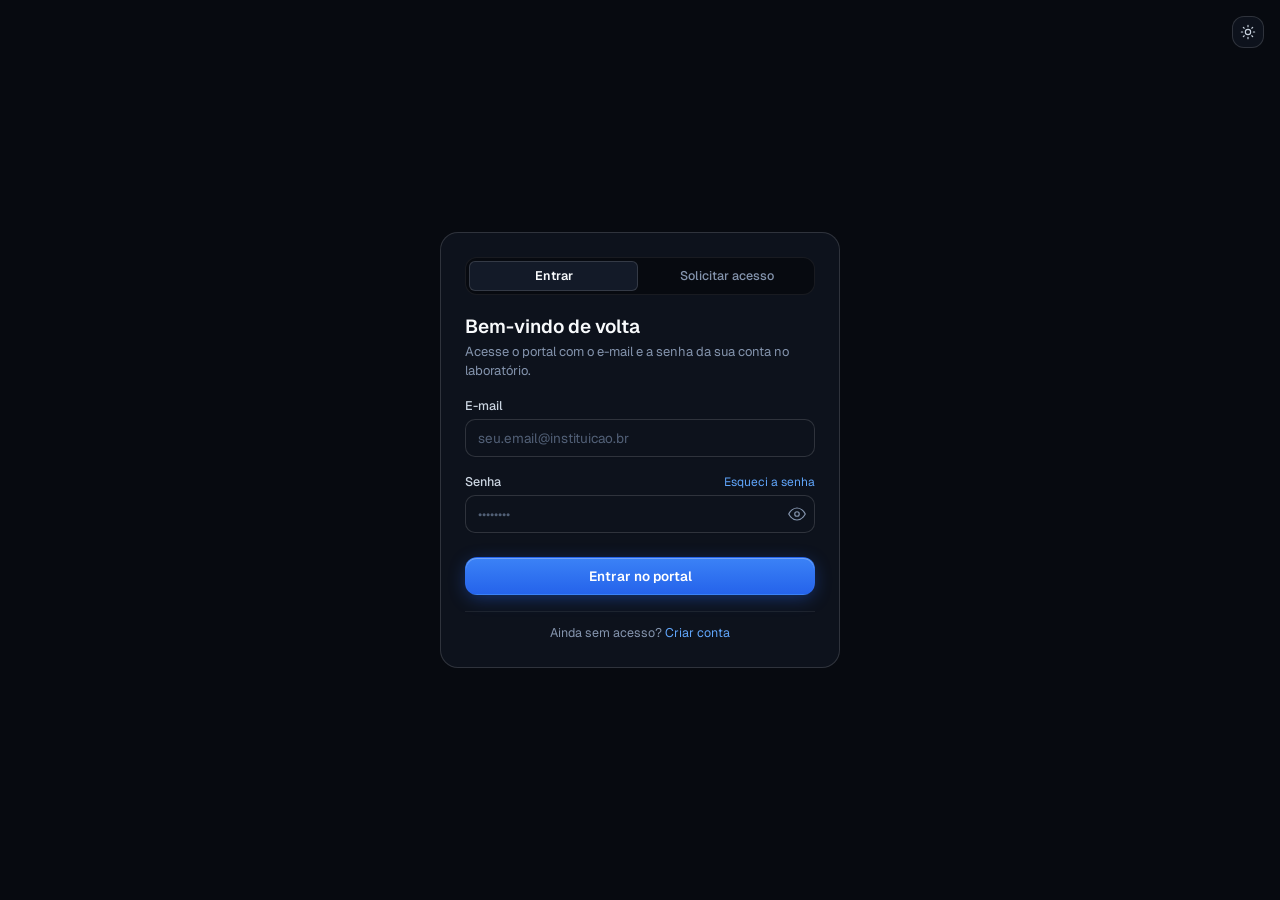
==== index.html @ 8052c0c0 "ui" ====
<!DOCTYPE html>
<html lang="pt-BR" data-theme="dark">
<head>
    <meta charset="UTF-8">
    <meta name="viewport" content="width=device-width, initial-scale=1.0">
    <title>Entrar · SGCI / GMAE</title>

    <meta name="color-scheme" content="dark light">
    <script>try { var t = localStorage.getItem('sgci-theme-v3'); if (t === 'light' || t === 'dark') document.documentElement.dataset.theme = t; if (localStorage.getItem('sgci-densidade') === 'bancada') document.documentElement.dataset.densidade = 'bancada'; } catch (e) {}</script>

    <link rel="preconnect" href="https://fonts.googleapis.com">
    <link rel="preconnect" href="https://fonts.gstatic.com" crossorigin>
    <link rel="stylesheet" href="https://fonts.googleapis.com/css2?family=Geist:wght@400;500;600&family=Geist+Mono:wght@400;500;600&display=swap">
    <link rel="stylesheet" href="css/global.css?v=18">
    <link rel="stylesheet" href="css/layout.css?v=18">
    <link rel="stylesheet" href="css/components.css?v=18">
</head>
<body>
    <main class="auth-shell">
        <div class="auth-topbar">
            <button type="button" class="theme-toggle" id="auth-theme-btn" aria-label="Alternar tema claro/escuro" title="Alternar tema claro/escuro">
                <svg width="16" height="16" viewBox="0 0 24 24" fill="none" stroke="currentColor" stroke-width="1.7" stroke-linecap="round" stroke-linejoin="round"><circle cx="12" cy="12" r="4"/><path d="M12 2v2M12 20v2M4.93 4.93l1.41 1.41M17.66 17.66l1.41 1.41M2 12h2M20 12h2M4.93 19.07l1.41-1.41M17.66 6.34l1.41-1.41"/></svg>
            </button>
        </div>

        <div class="auth-container">

            <section class="auth-panel login-card">
                <nav class="auth-switcher" aria-label="Modo de acesso">
                    <a href="index.html" class="auth-switch-btn active" aria-current="page">Entrar</a>
                    <a href="registro.html" class="auth-switch-btn">Solicitar acesso</a>
                </nav>

                <!-- 1. FORMULÁRIO DE LOGIN -->
                <form id="login-form" aria-label="Formulário de Autenticação">
                    <h1>Bem-vindo de volta</h1>
                    <p class="lede">Acesse o portal com o e-mail e a senha da sua conta no laboratório.</p>

                    <div class="input-group">
                        <label for="email">E-mail</label>
                        <input type="email" id="email" name="email" required autocomplete="username" placeholder="seu.email@instituicao.br">
                    </div>

                    <div class="input-group">
                        <div class="label-row">
                            <label for="password">Senha</label>
                            <a href="#" onclick="mostrarEsqueciSenha(event)">Esqueci a senha</a>
                        </div>
                        <div class="password-field">
                            <input type="password" id="password" name="password" required autocomplete="current-password" placeholder="••••••••">
                            <button type="button" class="password-toggle" data-target="password" aria-label="Mostrar senha"><svg width="18" height="18" viewBox="0 0 24 24" fill="none" stroke="currentColor" stroke-width="1.6" stroke-linecap="round" stroke-linejoin="round"><path d="M1 12s4-8 11-8 11 8 11 8-4 8-11 8-11-8-11-8Z"/><circle cx="12" cy="12" r="3"/></svg></button>
                        </div>
                    </div>

                    <div id="login-feedback" class="feedback-msg" aria-live="polite"></div>

                    <button type="submit" id="btn-login" class="btn btn-primary btn-block">
                        <span class="btn-text">Entrar no portal</span>
                        <span class="spinner hidden" aria-hidden="true"></span>
                    </button>

                    <p class="auth-foot">Ainda sem acesso? <a href="registro.html" id="link-register">Criar conta</a></p>
                </form>

                <!-- 2. FORMULÁRIO DE 2FA -->
                <form id="2fa-form" class="hidden" aria-label="Autenticação em Duas Etapas">
                    <p class="eyebrow">etapa 2 de 2</p>
                    <h1>Código de verificação</h1>
                    <p class="lede">Abra o aplicativo Autenticador e digite o código de 6 dígitos.</p>

                    <div class="input-group">
                        <label for="codigo-2fa">Código de 6 dígitos</label>
                        <input type="text" id="codigo-2fa" class="code-input" maxlength="8" required autocomplete="one-time-code" inputmode="numeric" placeholder="000000">
                    </div>

                    <div id="2fa-feedback" class="feedback-msg" aria-live="polite"></div>

                    <button type="submit" id="btn-2fa" class="btn btn-primary btn-block">
                        <span class="btn-text">Validar código</span>
                        <span class="spinner hidden" aria-hidden="true"></span>
                    </button>

                    <p class="auth-foot"><a href="index.html">Voltar ao login</a></p>
                </form>

                <!-- 3. FORMULÁRIO DE RECUPERAÇÃO DE SENHA -->
                <form id="forgot-password-form" class="hidden" aria-label="Recuperação de Senha">
                    <p class="eyebrow">recuperação</p>
                    <h1>Redefinir senha</h1>
                    <p class="lede">Confirme sua identidade com o Autenticador ou código de backup.</p>

                    <p class="auth-requirements">
                        Informe <strong>apenas um</strong> dos dois códigos abaixo. Caso não tenha o 2FA ativo, solicite uma senha temporária ao administrador.
                    </p>

                    <div class="input-group">
                        <label for="reset-email">E-mail da conta</label>
                        <input type="email" id="reset-email" required autocomplete="username" placeholder="seu.email@instituicao.br">
                    </div>

                    <div class="input-group">
                        <label for="reset-new-password">Nova senha</label>
                        <div class="password-field">
                            <input type="password" id="reset-new-password" required autocomplete="new-password" placeholder="Mínimo de 8 caracteres">
                            <button type="button" class="password-toggle" data-target="reset-new-password" aria-label="Mostrar senha"><svg width="18" height="18" viewBox="0 0 24 24" fill="none" stroke="currentColor" stroke-width="1.6" stroke-linecap="round" stroke-linejoin="round"><path d="M1 12s4-8 11-8 11 8 11 8-4 8-11 8-11-8-11-8Z"/><circle cx="12" cy="12" r="3"/></svg></button>
                        </div>
                    </div>

                    <div class="field-grid">
                        <div class="input-group">
                            <label for="reset-2fa">Autenticador (6 díg.)</label>
                            <input type="text" id="reset-2fa" class="mono" maxlength="6" inputmode="numeric" placeholder="000000">
                        </div>
                        <div class="input-group">
                            <label for="reset-backup">ou Código de backup</label>
                            <input type="text" id="reset-backup" class="mono" placeholder="LEQM-...">
                        </div>
                    </div>

                    <div id="reset-feedback" class="feedback-msg" aria-live="polite"></div>

                    <button type="submit" id="btn-reset" class="btn btn-primary btn-block">
                        <span class="btn-text">Salvar nova senha</span>
                        <span class="spinner hidden" aria-hidden="true"></span>
                    </button>

                    <p class="auth-foot"><a href="#" onclick="event.preventDefault(); voltarParaLogin()" id="link-login">Voltar ao login</a></p>
                </form>
            </section>
        </div>
    </main>

    <script src="js/api.js?v=5"></script>
    <script src="js/ui.js?v=3400"></script>
    <script src="js/salvaguardas.js?v=2"></script>
    <script src="js/auth.js?v=2003"></script>
    <script>
        document.getElementById('auth-theme-btn')?.addEventListener('click', function () {
            var next = document.documentElement.dataset.theme === 'light' ? 'dark' : 'light';
            document.documentElement.dataset.theme = next;
            try { localStorage.setItem('sgci-theme-v3', next); } catch (e) {}
        });
    </script>
</body>
</html>
---- css/global.css ----
/* ==========================================
   VARIÁVEIS E BASE DO SISTEMA — ESTILO AGENT ENGINE PORTAL (AZUL MODERNO)
   Arquitetura Bento Command Center: cartões com borda especular sutil,
   iluminação radial azul elétrica (#3B82F6 / #2563EB) substituindo o verde,
   cápsulas de status luminosas e superfícies em camadas de alto contraste.
   ========================================== */
:root {
    --font-sans: 'Geist', -apple-system, BlinkMacSystemFont, 'Segoe UI', Roboto, Arial, sans-serif;
    --font-serif: 'Geist', -apple-system, BlinkMacSystemFont, 'Segoe UI', Roboto, Arial, sans-serif;
    --font-mono: 'Geist Mono', ui-monospace, SFMono-Regular, Menlo, Consolas, monospace;

    /* Espaçamento (base 4) */
    --space-1: 4px;
    --space-2: 8px;
    --space-3: 12px;
    --space-4: 16px;
    --space-5: 20px;
    --space-6: 24px;
    --space-7: 28px;
    --space-8: 32px;
    --space-10: 40px;
    --space-12: 48px;

    /* Cantos Bento arredondados (Agent Engine Portal) */
    --radius-xs: 6px;
    --radius-sm: 10px;
    --radius: 12px;
    --radius-lg: 18px;
    --radius-xl: 22px;
    --radius-pill: 999px;

    /* Tipografia */
    --fs-2xs: 11px;
    --fs-xs: 12px;
    --fs-sm: 13px;
    --fs-base: 14px;
    --fs-md: 15px;
    --fs-lg: 17px;
    --fs-xl: 20px;
    --fs-2xl: 24px;

    /* Alturas de controles */
    --ctrl-sm: 32px;
    --ctrl-md: 38px;
    --ctrl-lg: 42px;

    /* Layout */
    --sidebar-w: 252px;
    --topbar-h: 62px;
    --content-max: 1300px;

    /* Transições fluidas */
    --ease: cubic-bezier(0.22, 1, 0.36, 1);
    --t-fast: 150ms;
    --t-base: 220ms;
    --transition-fast: 150ms cubic-bezier(0.22, 1, 0.36, 1);
    --transition-smooth: 240ms cubic-bezier(0.22, 1, 0.36, 1);

    /* Camadas */
    --z-sidebar: 40;
    --z-modal: 1000;
    --z-modal-top: 10050;
    --z-palette: 11000;
    --z-toast: 12000;
}

/* ==========================================
   MODO ESCURO (PADRÃO AGENT ENGINE PORTAL) — CARBON & ELECTRIC BLUE
   ========================================== */
:root,
[data-theme="dark"] {
    color-scheme: dark;

    --bg: #070A10;
    --surface: #0D121C;
    --surface-2: #131A28;
    --surface-3: #1B2436;
    --surface-sunk: #05070B;
    --surface-hover: #161F30;

    --line: rgba(255, 255, 255, 0.07);
    --line-strong: rgba(255, 255, 255, 0.14);
    --line-focus: #3B82F6;

    --text: #F8FAFC;
    --text-2: #CBD5E1;
    --muted: #8494AD;
    --faint: #526077;

    /* Azul elétrico moderno no lugar do verde neon do Agent Engine */
    --accent: #60A5FA;
    --accent-solid: #2563EB;
    --accent-hover: #1D4ED8;
    --accent-ink: #FFFFFF;
    --accent-tint: rgba(59, 130, 246, 0.14);
    --accent-border: rgba(59, 130, 246, 0.38);
    --accent-gradient: linear-gradient(180deg, #3B82F6 0%, #2563EB 100%);
    --accent-shadow: 0 4px 18px -2px rgba(37, 99, 235, 0.45), inset 0 1px 0 rgba(255, 255, 255, 0.28);
    --card-glow: radial-gradient(180px circle at 100% 0%, rgba(59, 130, 246, 0.12), transparent 70%);
    --card-specular: inset 0 1px 0 rgba(255, 255, 255, 0.07);

    --success: #10B981;
    --success-ink: #34D399;
    --success-tint: rgba(16, 185, 129, 0.14);
    --success-border: rgba(16, 185, 129, 0.35);

    --warning: #F59E0B;
    --warning-ink: #FBBF24;
    --warning-tint: rgba(245, 158, 11, 0.14);
    --warning-border: rgba(245, 158, 11, 0.35);

    --danger: #F43F5E;
    --danger-ink: #FB7185;
    --danger-tint: rgba(244, 63, 94, 0.14);
    --danger-border: rgba(244, 63, 94, 0.35);

    --info: #38BDF8;
    --info-ink: #38BDF8;
    --info-tint: rgba(56, 189, 248, 0.14);
    --info-border: rgba(56, 189, 248, 0.35);

    --overlay: rgba(2, 6, 14, 0.76);
    --shadow-card: 0 8px 24px -4px rgba(0, 0, 0, 0.45), inset 0 1px 0 rgba(255, 255, 255, 0.06);
    --shadow-pop: 0 20px 44px -8px rgba(0, 0, 0, 0.7), inset 0 1px 0 rgba(255, 255, 255, 0.08);
    --grid-line: rgba(255, 255, 255, 0.025);
    --ambient-glow: radial-gradient(ellipse 65% 35% at 55% 0%, rgba(37, 99, 235, 0.14), transparent 75%);

    --bg-primary: var(--bg);
    --bg-secondary: var(--surface);
    --bg-tertiary: var(--surface-2);
    --text-primary: var(--text);
    --text-secondary: var(--muted);
    --accent-primary: var(--accent-solid);
    --border-color: var(--line);
    --border-focus: var(--line-focus);
    --radius-md: var(--radius);
}

/* ==========================================
   MODO CLARO — AGENT ENGINE LIGHT BENTO
   ========================================== */
[data-theme="light"] {
    color-scheme: light;

    --bg: #EEF2F8;
    --surface: #FFFFFF;
    --surface-2: #F4F7FC;
    --surface-3: #E6ECF5;
    --surface-sunk: #E5EBF4;
    --surface-hover: #F0F5FC;

    --line: rgba(15, 23, 42, 0.08);
    --line-strong: rgba(15, 23, 42, 0.15);
    --line-focus: #2563EB;

    --text: #0B1120;
    --text-2: #334155;
    --muted: #64748B;
    --faint: #94A3B8;

    --accent: #2563EB;
    --accent-solid: #2563EB;
    --accent-hover: #1D4ED8;
    --accent-ink: #FFFFFF;
    --accent-tint: rgba(37, 99, 235, 0.09);
    --accent-border: rgba(37, 99, 235, 0.28);
    --accent-gradient: linear-gradient(180deg, #3B82F6 0%, #2563EB 100%);
    --accent-shadow: 0 4px 14px -2px rgba(37, 99, 235, 0.32), inset 0 1px 0 rgba(255, 255, 255, 0.35);
    --card-glow: radial-gradient(180px circle at 100% 0%, rgba(37, 99, 235, 0.07), transparent 70%);
    --card-specular: inset 0 1px 0 rgba(255, 255, 255, 0.9);

    --success: #059669;
    --success-ink: #047857;
    --success-tint: rgba(16, 185, 129, 0.1);
    --success-border: rgba(16, 185, 129, 0.28);

    --warning: #D97706;
    --warning-ink: #B45309;
    --warning-tint: rgba(245, 158, 11, 0.1);
    --warning-border: rgba(245, 158, 11, 0.3);

    --danger: #E11D48;
    --danger-ink: #BE123C;
    --danger-tint: rgba(225, 29, 72, 0.1);
    --danger-border: rgba(225, 29, 72, 0.28);

    --info: #0284C7;
    --info-ink: #0369A1;
    --info-tint: rgba(14, 165, 233, 0.1);
    --info-border: rgba(14, 165, 233, 0.28);

    --overlay: rgba(15, 23, 42, 0.4);
    --shadow-card: 0 6px 20px -4px rgba(15, 23, 42, 0.05), 0 1px 3px rgba(15, 23, 42, 0.03);
    --shadow-pop: 0 18px 38px -6px rgba(15, 23, 42, 0.12);
    --grid-line: rgba(15, 23, 42, 0.025);
    --ambient-glow: radial-gradient(ellipse 65% 35% at 55% 0%, rgba(37, 99, 235, 0.08), transparent 75%);
}

/* ==========================================
   MODO BANCADA (letras e controles maiores)
   ========================================== */
[data-densidade="bancada"] {
    --fs-2xs: 12px;
    --fs-xs: 13px;
    --fs-sm: 14px;
    --fs-base: 15px;
    --fs-md: 16px;
    --fs-lg: 18px;
    --fs-xl: 22px;
    --fs-2xl: 24px;

    --ctrl-sm: 34px;
    --ctrl-md: 40px;
    --ctrl-lg: 44px;

    --sidebar-w: 250px;
    --topbar-h: 54px;
}

/* ==========================================
   RESET E TIPOGRAFIA
   ========================================== */
*, *::before, *::after {
    margin: 0;
    padding: 0;
    box-sizing: border-box;
}

html, body {
    min-height: 100%;
    background-color: var(--bg);
    color: var(--text);
    font-family: var(--font-sans);
    font-size: var(--fs-base);
    line-height: 1.45;
    overflow-x: hidden;
    overflow-y: auto;
    -webkit-overflow-scrolling: touch;
}

h1, h2, h3, h4, h5, h6 {
    color: var(--text);
    font-family: var(--font-sans);
    font-weight: 600;
    line-height: 1.25;
}

h1 { font-size: var(--fs-xl); }
h2 { font-size: var(--fs-lg); }
h3 { font-size: var(--fs-md); }
h4 { font-size: var(--fs-base); }

p { color: var(--text-2); }

a {
    color: var(--accent);
    text-decoration: none;
}
a:hover {
    text-decoration: underline;
}

button, input, select, textarea {
    font: inherit;
    color: inherit;
}

code, pre, kbd, .mono {
    font-family: var(--font-mono);
}

kbd {
    display: inline-flex;
    align-items: center;
    justify-content: center;
    min-width: 18px;
    height: 18px;
    padding: 0 4px;
    font-size: 11px;
    color: var(--muted);
    background: var(--surface-2);
    border: 1px solid var(--line-strong);
    border-radius: var(--radius-xs);
}

hr {
    border: 0;
    border-top: 1px solid var(--line);
    margin: var(--space-4) 0;
}

/* ==========================================
   CLASSES DE ESTADO E UTILITÁRIOS (SEM EFEITOS)
   ========================================== */
.fade-in { /* sem animação de entrada */ }

.skeleton {
    background: var(--surface-2);
    border-radius: var(--radius-xs);
}

.hidden { display: none !important; }
.sr-only {
    position: absolute;
    width: 1px;
    height: 1px;
    padding: 0;
    margin: -1px;
    overflow: hidden;
    clip: rect(0, 0, 0, 0);
    white-space: nowrap;
    border: 0;
}

.text-default   { color: var(--text); }
.text-secondary { color: var(--text-2); }
.text-muted     { color: var(--muted); }
.text-faint     { color: var(--faint); }
.text-primary   { color: var(--accent); }
.text-success   { color: var(--success); }
.text-warning   { color: var(--warning); }
.text-danger    { color: var(--danger); }
.text-info      { color: var(--info); }

.text-xs     { font-size: var(--fs-xs); }
.text-small  { font-size: var(--fs-sm); }
.text-lg     { font-size: var(--fs-lg); }
.font-bold   { font-weight: 600; }
.font-medium { font-weight: 500; }
.tabular     { font-variant-numeric: tabular-nums; }
.truncate    { white-space: nowrap; overflow: hidden; text-overflow: ellipsis; }
.pre-wrap    { white-space: pre-wrap; word-break: break-word; }
.break-words { word-break: break-word; }

.eyebrow {
    display: block;
    font-family: var(--font-mono);
    font-size: var(--fs-2xs);
    font-weight: 600;
    text-transform: uppercase;
    color: var(--muted);
}

.meta {
    font-family: var(--font-mono);
    font-size: var(--fs-xs);
    color: var(--muted);
}

.stack-xs > * + * { margin-top: var(--space-1); }
.stack-sm > * + * { margin-top: var(--space-2); }
.stack-md > * + * { margin-top: var(--space-4); }
.stack-lg > * + * { margin-top: var(--space-6); }

.cluster {
    display: flex;
    flex-wrap: wrap;
    align-items: center;
    gap: var(--space-2);
}

.between {
    display: flex;
    justify-content: space-between;
    align-items: center;
    gap: var(--space-3);
}

.grow { flex: 1; min-width: 0; }

.mt-xs { margin-top: var(--space-1); }
.mt-sm { margin-top: var(--space-2); }
.mt-md { margin-top: var(--space-4); }
.mt-lg { margin-top: var(--space-6); }
.mb-xs { margin-bottom: var(--space-1); }
.mb-sm { margin-bottom: var(--space-2); }
.mb-md { margin-bottom: var(--space-4); }
.mb-lg { margin-bottom: var(--space-6); }

@media print {
    .sidebar, .top-bar, .topbar, .sidebar-backdrop, .toast-region, #toast-container, .cmdk-overlay,
    .page-actions, .toolbar, .pagination, .row-actions, .doc-toolbar {
        display: none !important;
    }
    html, body, .app-layout, .dashboard-layout, .main-content, .main-wrapper, .content-area {
        height: auto !important;
        overflow: visible !important;
        background: #fff !important;
        color: #000 !important;
        padding: 0 !important;
    }
    .doc-viewer { position: static !important; padding: 0 !important; background: #fff !important; }
    .doc-page { box-shadow: none !important; padding: 0 !important; max-width: none !important; }
}
---- css/layout.css ----
/* ==========================================
   ESTRUTURA DO SISTEMA (LAYOUT SIMPLES E DIRETO)
   ========================================== */
.app-layout,
.dashboard-layout {
    display: flex;
    align-items: stretch;
    min-height: 100vh;
    min-height: 100dvh;
    width: 100%;
    padding-left: var(--sidebar-w);
    background: var(--bg);
}

/* ==========================================
   BARRA LATERAL — ESTILO AGENT ENGINE PORTAL
   ========================================== */
.sidebar {
    width: var(--sidebar-w);
    flex-shrink: 0;
    display: flex;
    flex-direction: column;
    position: fixed;
    top: 0;
    left: 0;
    height: 100vh;
    height: 100dvh;
    overflow-y: auto;
    background: var(--surface);
    border-right: 1px solid var(--line);
    z-index: var(--z-sidebar);
    user-select: none;
}

.sidebar-header,
.sidebar-brand {
    height: var(--topbar-h);
    display: flex;
    align-items: center;
    gap: 12px;
    padding: 0 var(--space-4);
    border-bottom: 1px solid var(--line);
}

.brand {
    display: inline-flex;
    align-items: center;
    gap: 10px;
    color: var(--text);
    text-decoration: none;
}

.brand-glyph {
    width: 34px;
    height: 34px;
    border-radius: 10px;
    display: inline-flex;
    align-items: center;
    justify-content: center;
    background: var(--accent-gradient);
    color: #FFFFFF;
    border: 1px solid rgba(255, 255, 255, 0.22);
    box-shadow: var(--accent-shadow);
    flex-shrink: 0;
}

.brand-copy,
.brand-text {
    display: flex;
    flex-direction: column;
    line-height: 1.2;
    min-width: 0;
}

.brand-mark {
    font-size: 14.5px;
    font-weight: 600;
    letter-spacing: -0.02em;
    color: var(--text);
}

.brand-sub {
    font-size: 11px;
    color: var(--muted);
}

/* Busca / comandos na sidebar */
.search-trigger {
    display: flex;
    align-items: center;
    gap: 8px;
    margin: var(--space-3) var(--space-3) var(--space-1);
    height: 36px;
    padding: 0 12px;
    border: 1px solid var(--line-strong);
    border-radius: var(--radius-sm);
    background: var(--surface-2);
    color: var(--muted);
    font-size: 12.5px;
    box-shadow: var(--card-specular);
    cursor: pointer;
    transition: all var(--t-fast);
}

.search-trigger:hover {
    border-color: var(--accent-border);
    color: var(--text);
}

.search-trigger .label {
    flex: 1;
    text-align: left;
}

.search-trigger .keys {
    display: inline-flex;
    gap: 3px;
}

.sys-status {
    display: inline-flex;
    align-items: center;
    gap: 6px;
    padding: 2px 8px;
    border-radius: var(--radius);
    background: var(--surface-2);
    border: 1px solid var(--line);
    font-family: var(--font-mono);
    font-size: 11px;
    color: var(--muted);
}

.sys-status .dot {
    width: 6px;
    height: 6px;
    border-radius: 50%;
    background: var(--success);
}

.sys-status.is-offline .dot {
    background: var(--danger);
}
.sys-status.is-offline {
    color: var(--danger);
    border-color: var(--danger);
}

.nav-links,
.sidebar-nav {
    flex: 1;
    overflow-y: auto;
    padding: var(--space-3);
}

.sidebar-nav ul {
    list-style: none;
    display: flex;
    flex-direction: column;
    gap: 4px;
}

.nav-section-label,
.nav-group {
    padding: var(--space-3) var(--space-3) 4px;
    font-size: 10.5px;
    font-weight: 600;
    letter-spacing: 0.05em;
    text-transform: uppercase;
    color: var(--faint);
}

.nav-item {
    width: 100%;
    display: flex;
    align-items: center;
    gap: 10px;
    height: 36px;
    padding: 0 11px;
    border: 1px solid transparent;
    border-radius: var(--radius-sm);
    background: transparent;
    color: var(--text-2);
    font-size: 13.5px;
    font-weight: 500;
    text-align: left;
    cursor: pointer;
    position: relative;
    transition: all var(--t-fast);
}

[data-densidade="bancada"] .nav-item { height: 42px; }

.nav-item .icon {
    color: var(--muted);
    transition: color var(--t-fast);
}

.nav-item .nav-label {
    flex: 1;
    min-width: 0;
    white-space: nowrap;
    overflow: hidden;
    text-overflow: ellipsis;
}

.nav-item .nav-index,
.nav-item kbd {
    font-family: var(--font-mono);
    font-size: 10px;
    color: var(--faint);
}

.nav-item:hover {
    background: var(--surface-3);
    color: var(--text);
}
.nav-item:hover .icon {
    color: var(--text);
}

.nav-item.active {
    background: linear-gradient(90deg, rgba(37, 99, 235, 0.2) 0%, rgba(37, 99, 235, 0.04) 100%);
    border-color: var(--accent-border);
    color: var(--text);
    font-weight: 600;
    box-shadow: inset 0 1px 0 rgba(255, 255, 255, 0.08);
}

.nav-item.active::before {
    content: "";
    position: absolute;
    right: 10px;
    top: 50%;
    transform: translateY(-50%);
    width: 6px;
    height: 6px;
    border-radius: 50%;
    background: var(--accent);
    box-shadow: 0 0 8px var(--accent);
}

.nav-item.active .icon {
    color: var(--accent);
}

/* Rodapé da barra lateral */
.sidebar-footer {
    margin: var(--space-2) var(--space-3) var(--space-3);
    padding: 10px;
    border: 1px solid var(--line);
    border-radius: var(--radius);
    background: var(--surface);
    box-shadow: var(--shadow-card);
    display: flex;
    align-items: center;
    gap: 8px;
}

.user-avatar,
.sidebar-footer .avatar {
    width: 30px;
    height: 30px;
    border-radius: var(--radius-sm);
    background: var(--accent-tint);
    border: 1px solid var(--accent-border);
    color: var(--accent-solid);
    font-family: var(--font-mono);
    font-size: 11px;
    font-weight: 600;
    display: inline-flex;
    align-items: center;
    justify-content: center;
    flex-shrink: 0;
    text-transform: uppercase;
}

.user-meta,
.sidebar-who {
    min-width: 0;
    flex: 1;
    line-height: 1.25;
}

.user-name,
.sidebar-user {
    display: block;
    font-size: 12.5px;
    font-weight: 600;
    color: var(--text);
    white-space: nowrap;
    overflow: hidden;
    text-overflow: ellipsis;
}

.user-role,
.sidebar-role {
    display: block;
    font-size: 11px;
    color: var(--muted);
    white-space: nowrap;
    overflow: hidden;
    text-overflow: ellipsis;
}

.sidebar-tools {
    display: flex;
    align-items: center;
    gap: 2px;
    flex-shrink: 0;
}

.sidebar-tools .icon-btn[aria-pressed="true"] {
    color: var(--accent);
    background: var(--surface-2);
}

/* ==========================================
   ÁREA PRINCIPAL E BARRA DO TOPO
   ========================================== */
.main-content,
.main-wrapper {
    flex: 1;
    min-width: 0;
    min-height: 100vh;
    min-height: 100dvh;
    display: flex;
    flex-direction: column;
    background-color: var(--bg);
    background-image: var(--ambient-glow);
    background-repeat: no-repeat;
}

.top-bar,
.topbar {
    position: sticky;
    top: 0;
    z-index: 30;
    min-height: var(--topbar-h);
    flex-shrink: 0;
    display: flex;
    align-items: center;
    justify-content: space-between;
    gap: var(--space-3);
    padding: 0 var(--space-6);
    border-bottom: 1px solid var(--line);
    background: color-mix(in srgb, var(--surface) 82%, transparent);
    backdrop-filter: blur(14px);
    -webkit-backdrop-filter: blur(14px);
}

.topbar-left {
    display: flex;
    align-items: center;
    gap: var(--space-3);
    min-width: 0;
}

.menu-toggle {
    display: none;
    width: 30px;
    height: 30px;
    flex-shrink: 0;
    align-items: center;
    justify-content: center;
    border: 1px solid var(--line);
    border-radius: var(--radius);
    background: var(--surface);
    color: var(--text-2);
    cursor: pointer;
}

.crumbs {
    display: flex;
    align-items: center;
    gap: 6px;
    font-size: 13px;
    color: var(--muted);
    min-width: 0;
}

.crumbs .sep { color: var(--faint); }

.crumbs strong,
.crumbs .current {
    color: var(--text);
    font-weight: 600;
    white-space: nowrap;
    overflow: hidden;
    text-overflow: ellipsis;
}

.topbar-right {
    display: flex;
    align-items: center;
    gap: var(--space-2);
    flex-shrink: 0;
}

.topbar-right .short { display: none; }

@media (max-width: 640px) {
    .topbar-right .long { display: none; }
    .topbar-right .short { display: inline; }
}

.theme-toggle {
    width: 32px;
    height: 32px;
    display: inline-flex;
    align-items: center;
    justify-content: center;
    border: 1px solid var(--line-strong);
    border-radius: var(--radius);
    background: var(--surface);
    color: var(--text-2);
    cursor: pointer;
}

.theme-toggle:hover {
    background: var(--surface-hover);
    color: var(--text);
}

/* ==========================================
   ÁREA DE CONTEÚDO
   ========================================== */
.content-area {
    flex: 1;
    width: 100%;
    min-width: 0;
    padding: var(--space-6) var(--space-6) var(--space-10);
}

.content-area > * {
    max-width: var(--content-max);
    margin-left: auto;
    margin-right: auto;
}

.page-head {
    display: flex;
    justify-content: space-between;
    align-items: flex-end;
    gap: var(--space-4);
    flex-wrap: wrap;
    padding: 20px 24px;
    margin-bottom: var(--space-5);
    background-color: var(--surface);
    background-image: var(--card-glow);
    border: 1px solid var(--line);
    border-radius: var(--radius-lg);
    box-shadow: var(--shadow-card);
}

.page-head .eyebrow {
    font-family: var(--font-mono);
    font-size: 11px;
    font-weight: 600;
    text-transform: uppercase;
    letter-spacing: 0.06em;
    color: var(--accent);
}

.page-head h1 {
    font-size: var(--fs-2xl);
    font-weight: 600;
    letter-spacing: -0.025em;
    margin-top: 2px;
}

.page-head .lede {
    font-size: var(--fs-sm);
    color: var(--muted);
    margin-top: 4px;
    max-width: 70ch;
}

.page-actions {
    display: flex;
    align-items: center;
    gap: var(--space-2);
    flex-wrap: wrap;
}

.section,
.columns > section,
.columns-main-aside > section,
.stack-lg > section {
    background-color: var(--surface);
    background-image: var(--card-glow);
    border: 1px solid var(--line);
    border-radius: var(--radius-lg);
    padding: 22px 24px;
    box-shadow: var(--shadow-card);
    margin-bottom: var(--space-5);
}

.columns > section,
.columns-main-aside > section,
.stack-lg > section {
    margin-bottom: 0;
}

.stack-lg {
    display: flex;
    flex-direction: column;
    gap: var(--space-5);
}

.section-head {
    display: flex;
    justify-content: space-between;
    align-items: center;
    flex-wrap: wrap;
    gap: var(--space-3);
    margin-bottom: var(--space-4);
    padding-bottom: 0;
    border-bottom: none;
}

.section-head h2,
.section-head h3 {
    font-size: 15.5px;
    font-weight: 600;
    letter-spacing: -0.01em;
    color: var(--text);
}

.columns {
    display: grid;
    grid-template-columns: minmax(0, 1fr) minmax(0, 1fr);
    gap: var(--space-5);
    align-items: start;
}

.columns-main-aside {
    display: grid;
    grid-template-columns: minmax(0, 1fr) 320px;
    gap: var(--space-5);
    align-items: start;
}

/* ==========================================
   AUTENTICAÇÃO (SIMPLES E LIMPA)
   ========================================== */
.auth-single,
.auth-shell {
    min-height: 100vh;
    min-height: 100dvh;
    display: flex;
    flex-direction: column;
    justify-content: flex-start;
    align-items: center;
    padding: var(--space-8) var(--space-4);
    background-color: var(--bg);
    overflow-y: auto;
}

.auth-topbar {
    position: fixed;
    top: var(--space-4);
    right: var(--space-4);
    z-index: 10;
    display: flex;
    align-items: center;
    gap: var(--space-2);
}

.auth-container {
    width: 100%;
    max-width: 400px;
    margin: auto 0;
    display: flex;
    flex-direction: column;
    align-items: center;
    gap: var(--space-4);
}

.auth-hero-brand {
    display: flex;
    flex-direction: column;
    align-items: center;
    text-align: center;
    gap: 8px;
}

.auth-logo-mark {
    width: 36px;
    height: 36px;
    border-radius: var(--radius);
    display: inline-flex;
    align-items: center;
    justify-content: center;
    background: var(--surface);
    color: var(--text);
    border: 1px solid var(--line-strong);
}

.auth-badge-pill {
    display: inline-flex;
    align-items: center;
    gap: 6px;
    font-family: var(--font-mono);
    font-size: 11px;
    font-weight: 600;
    color: var(--muted);
}

.auth-badge-pill .dot {
    display: none;
}

.auth-panel {
    width: 100%;
    max-width: 400px;
    padding: 24px;
    background: var(--surface);
    border: 1px solid var(--line-strong);
    border-radius: var(--radius-lg);
}

.auth-switcher {
    display: grid;
    grid-template-columns: 1fr 1fr;
    gap: 4px;
    padding: 3px;
    margin-bottom: var(--space-5);
    background: var(--bg);
    border: 1px solid var(--line);
    border-radius: var(--radius);
}

.auth-switch-btn {
    display: inline-flex;
    align-items: center;
    justify-content: center;
    height: 30px;
    border-radius: var(--radius-xs);
    font-size: 12.5px;
    font-weight: 500;
    color: var(--muted);
    text-decoration: none !important;
}

.auth-switch-btn:hover {
    color: var(--text);
}

.auth-switch-btn.active {
    background: var(--surface-2);
    color: var(--text);
    font-weight: 600;
    border: 1px solid var(--line-strong);
}

.auth-brand {
    display: inline-flex;
    align-items: center;
    gap: 8px;
    margin-bottom: var(--space-4);
}

.auth-panel h1 {
    font-size: 19px;
    font-weight: 600;
    color: var(--text);
    margin-bottom: 4px;
}

.auth-panel .lede {
    font-size: 13px;
    color: var(--muted);
    margin-bottom: var(--space-4);
}

.label-row {
    display: flex;
    justify-content: space-between;
    align-items: baseline;
    gap: var(--space-2);
}

.label-row a {
    font-size: 12px;
    color: var(--accent);
}

.auth-inline-link {
    margin: -6px 0 var(--space-4);
    text-align: right;
    font-size: 12px;
}

.auth-requirements {
    padding: 10px 12px;
    margin-bottom: var(--space-4);
    border-radius: var(--radius);
    background: var(--surface-2);
    border: 1px solid var(--line);
    font-size: 12px;
    color: var(--text-2);
}

.auth-panel .input-group input:not([type="checkbox"]):not([type="radio"]) {
    height: 36px;
    font-size: 13.5px;
    padding: 0 10px;
    background: var(--bg);
}

.auth-panel .btn-primary {
    height: 38px;
    font-size: 13.5px;
    font-weight: 600;
    margin-top: var(--space-2);
}

.auth-foot {
    margin-top: var(--space-4);
    padding-top: var(--space-3);
    border-top: 1px solid var(--line);
    font-size: 12.5px;
    color: var(--muted);
    text-align: center;
}

.auth-meta-footer {
    font-size: 11px;
    color: var(--muted);
    text-align: center;
}

/* ==========================================
   NOTIFICAÇÕES (TOASTS)
   ========================================== */
.toast-region,
#toast-container {
    position: fixed;
    right: var(--space-4);
    bottom: var(--space-4);
    z-index: var(--z-toast);
    display: flex;
    flex-direction: column;
    gap: var(--space-2);
    max-width: 360px;
    width: calc(100vw - 32px);
    pointer-events: none;
}

.toast-region > *,
#toast-container > * { pointer-events: auto; }

/* ==========================================
   RESPONSIVIDADE
   ========================================== */
.sidebar-backdrop {
    display: none;
    position: fixed;
    inset: 0;
    background: var(--overlay);
    z-index: calc(var(--z-sidebar) - 1);
}

@media (max-width: 900px) {
    .app-layout,
    .dashboard-layout {
        padding-left: 0;
    }

    .sidebar {
        position: fixed;
        top: 0;
        left: 0;
        bottom: 0;
        height: 100vh;
        height: 100dvh;
        width: min(260px, 85vw);
        display: none;
        box-shadow: var(--shadow-pop);
    }
    .sidebar.open { display: flex; }
    .sidebar.open ~ .sidebar-backdrop { display: block; }

    .menu-toggle { display: inline-flex; }
    .top-bar, .topbar { padding: 0 var(--space-4); }
    .content-area { padding: var(--space-4) var(--space-4) var(--space-8); }
    .columns, .columns-main-aside { grid-template-columns: 1fr; gap: var(--space-4); }
    .page-head {
        flex-direction: column;
        align-items: flex-start;
        gap: var(--space-3);
    }
    .page-actions {
        width: 100%;
        justify-content: flex-start;
    }
}

@media (max-width: 640px) {
    .top-bar, .topbar {
        padding: 0 var(--space-3);
        gap: var(--space-2);
    }
    .crumbs strong,
    .crumbs .current {
        max-width: 48vw;
    }
    .content-area {
        padding: var(--space-3) var(--space-3) var(--space-8);
    }
    .page-head h1 {
        font-size: var(--fs-xl);
    }
    .page-actions .btn {
        flex: 1 1 auto;
    }
    .auth-panel {
        padding: 18px;
    }
}
---- css/components.css ----
/* ==========================================
   COMPONENTES DO PORTAL (LAYOUT SIMPLES E FUNCIONAL)
   Sem sombras pesadas, sem efeitos 3D, sem animações de escala/deslizamento.
   ========================================== */

/* ==========================================
   BOTÕES
   ========================================== */
.btn {
    display: inline-flex;
    align-items: center;
    justify-content: center;
    gap: 6px;
    height: var(--ctrl-md);
    padding: 0 14px;
    font-family: var(--font-sans);
    font-size: 13px;
    font-weight: 500;
    line-height: 1;
    white-space: nowrap;
    border-radius: var(--radius);
    border: 1px solid var(--line-strong);
    background: var(--surface);
    color: var(--text);
    cursor: pointer;
    text-decoration: none;
    user-select: none;
    transition: all var(--t-fast);
}

.btn:hover:not(:disabled) {
    background: var(--surface-2);
    border-color: var(--line-strong);
    text-decoration: none;
}

.btn:focus-visible {
    outline: 2px solid var(--line-focus);
    outline-offset: 1px;
}

.btn:disabled {
    opacity: 0.5;
    cursor: not-allowed;
}

.btn-primary {
    background: var(--accent-gradient);
    border-color: transparent;
    color: var(--accent-ink);
    box-shadow: var(--accent-shadow);
}
.btn-primary:hover:not(:disabled) {
    background: var(--accent-hover);
    border-color: transparent;
    color: var(--accent-ink);
    transform: translateY(-1px);
}

.btn-secondary {
    background: var(--surface);
    border-color: var(--line-strong);
    color: var(--text);
}
.btn-secondary:hover:not(:disabled) {
    background: var(--surface-hover);
}

.btn-ghost {
    background: transparent;
    border-color: transparent;
    color: var(--text-2);
}
.btn-ghost:hover:not(:disabled) {
    background: var(--surface-hover);
    color: var(--text);
}

.btn-danger {
    background: var(--danger);
    border-color: var(--danger);
    color: #fff;
}

.btn-danger-outline {
    background: transparent;
    border-color: var(--danger);
    color: var(--danger);
}
.btn-danger-outline:hover:not(:disabled) {
    background: var(--danger-tint);
}

.btn-success {
    background: var(--success);
    border-color: var(--success);
    color: #fff;
}

.btn-warning {
    background: var(--warning-tint);
    border-color: var(--warning);
    color: var(--warning);
}

.btn-sm {
    height: var(--ctrl-sm);
    padding: 0 10px;
    font-size: 12px;
}

.btn-lg {
    height: var(--ctrl-lg);
    padding: 0 16px;
    font-size: 14px;
}

.btn-block { width: 100%; }

.link-btn {
    display: inline-flex;
    align-items: center;
    gap: 5px;
    padding: 4px 8px;
    border: 1px solid transparent;
    border-radius: var(--radius-sm);
    background: none;
    color: var(--accent);
    font-size: 12.5px;
    font-weight: 500;
    cursor: pointer;
    text-decoration: none;
}
.link-btn:hover {
    background: var(--surface-2);
    text-decoration: none;
}
.link-btn.muted { color: var(--muted); }
.link-btn.muted:hover {
    color: var(--text);
    background: var(--surface-hover);
}
.link-btn.danger { color: var(--danger); }
.link-btn.danger:hover {
    background: var(--danger-tint);
}

/* ==========================================
   FORMULÁRIOS
   ========================================== */
.input-group {
    display: flex;
    flex-direction: column;
    gap: 4px;
    margin-bottom: var(--space-4);
}

.input-group label,
.field-label {
    font-size: 12.5px;
    font-weight: 500;
    color: var(--text-2);
}

.input-group .help,
.help {
    font-size: 12px;
    color: var(--muted);
    line-height: 1.4;
}

.similar-hint:empty { display: none; }
.similar-hint {
    display: block;
    margin-top: 4px;
    padding: 6px 8px;
    border-left: 2px solid var(--accent);
    background: var(--surface-2);
}
.similar-hint.is-warning {
    color: var(--warning);
    border-left-color: var(--warning);
    background: var(--warning-tint);
}

.video-ok {
    display: inline-flex;
    align-items: center;
    gap: 8px;
    color: var(--success);
}
.video-ok img {
    border-radius: var(--radius-xs);
    border: 1px solid var(--line);
    object-fit: cover;
}

.input-group input:not([type="checkbox"]):not([type="radio"]):not([type="range"]):not([type="file"]),
.input-group select,
.input-group textarea,
.form-control {
    width: 100%;
    height: var(--ctrl-md);
    padding: 0 12px;
    font-family: var(--font-sans);
    font-size: 13.5px;
    color: var(--text);
    background: var(--surface);
    border: 1px solid var(--line-strong);
    border-radius: var(--radius-sm);
    box-shadow: 0 1px 2px rgba(15, 23, 42, 0.02);
    transition: border-color var(--t-fast), box-shadow var(--t-fast), background-color var(--t-fast);
}

.input-group textarea,
textarea.form-control {
    height: auto;
    min-height: 80px;
    padding: 10px 12px;
    line-height: 1.5;
    resize: vertical;
}

.input-group select,
select.form-control {
    padding-right: 28px;
    cursor: pointer;
}

.input-group input::placeholder,
.input-group textarea::placeholder,
.form-control::placeholder {
    color: var(--faint);
}

.input-group input:focus,
.input-group select:focus,
.input-group textarea:focus,
.form-control:focus {
    outline: none;
    background: var(--surface);
    border-color: var(--line-focus);
    box-shadow: 0 0 0 3px rgba(37, 99, 235, 0.14);
}

.input-group input[readonly],
.input-group input:disabled,
.form-control:disabled {
    background: var(--surface-2);
    color: var(--muted);
    cursor: not-allowed;
}

.input-group input[type="file"] {
    padding: 6px 8px;
    font-size: 12.5px;
    color: var(--text-2);
    background: var(--bg);
    border: 1px solid var(--line-strong);
    border-radius: var(--radius);
    cursor: pointer;
}

.field-grid {
    display: grid;
    grid-template-columns: repeat(2, minmax(0, 1fr));
    gap: var(--space-3);
}
.field-grid > .input-group { margin-bottom: 0; }
.field-grid + .input-group,
.field-grid + .field-grid { margin-top: var(--space-4); }
.span-2 { grid-column: 1 / -1; }

.password-field {
    position: relative;
    display: flex;
    align-items: center;
}
.password-field input { padding-right: 34px !important; }
.password-toggle {
    position: absolute;
    right: 4px;
    width: 28px;
    height: 28px;
    display: inline-flex;
    align-items: center;
    justify-content: center;
    border: 0;
    background: transparent;
    color: var(--muted);
    cursor: pointer;
}
.password-toggle:hover { color: var(--text); }

/* Controle de avanço (%) */
.range-field {
    display: flex;
    align-items: center;
    gap: var(--space-3);
}
.range-field input[type="range"] {
    flex: 1;
    accent-color: var(--accent);
    cursor: pointer;
}
.num-suffix {
    display: inline-flex;
    align-items: center;
    height: var(--ctrl-md);
    padding: 0 8px;
    background: var(--bg);
    border: 1px solid var(--line-strong);
    border-radius: var(--radius);
    font-family: var(--font-mono);
    font-size: 13px;
}
.num-suffix input {
    width: 3.4ch;
    border: 0 !important;
    background: transparent !important;
    padding: 0 !important;
    height: auto !important;
    text-align: right;
    font-family: var(--font-mono);
    font-weight: 600;
}
.num-suffix span { color: var(--muted); margin-left: 2px; }

/* Barra de busca e filtros */
.toolbar {
    display: flex;
    flex-wrap: wrap;
    align-items: center;
    gap: var(--space-2);
    margin-bottom: var(--space-3);
}
.toolbar .form-control { width: auto; min-width: 160px; background: var(--surface); }
.toolbar .grow { flex: 1 1 240px; }

.search-box {
    position: relative;
    display: flex;
    align-items: center;
    flex: 1 1 240px;
}
.search-box .icon {
    position: absolute;
    left: 10px;
    color: var(--muted);
    pointer-events: none;
}
.search-box .form-control {
    width: 100%;
    padding-left: 32px;
    padding-right: 32px;
    background: var(--surface);
}
.search-box kbd {
    position: absolute;
    right: 8px;
    pointer-events: none;
}

.inline-form {
    display: flex;
    flex-wrap: wrap;
    align-items: center;
    gap: var(--space-2);
}
.inline-form .form-control { flex: 1 1 200px; background: var(--surface); }

.feedback-msg {
    font-size: 12.5px;
    line-height: 1.45;
    margin-bottom: var(--space-3);
}
.feedback-msg:empty { display: none; }
.feedback-msg.error,
.feedback-msg.success {
    padding: 8px 12px;
    border-radius: var(--radius);
    border: 1px solid var(--line);
}
.feedback-msg.error {
    color: var(--danger);
    background: var(--danger-tint);
    border-color: var(--danger);
}
.feedback-msg.success {
    color: var(--success);
    background: var(--success-tint);
    border-color: var(--success);
}

/* Seleção múltipla em chips */
.chip-picker {
    display: flex;
    flex-wrap: wrap;
    gap: 6px;
    max-height: 148px;
    overflow-y: auto;
    padding: var(--space-2);
    background: var(--bg);
    border: 1px solid var(--line-strong);
    border-radius: var(--radius);
}

.chip-option {
    display: inline-flex;
    align-items: center;
    gap: 6px;
    height: 26px;
    padding: 0 8px;
    border: 1px solid var(--line);
    border-radius: var(--radius-sm);
    background: var(--surface);
    color: var(--text-2);
    font-size: 12px;
    cursor: pointer;
    user-select: none;
}
.chip-option:hover { border-color: var(--line-strong); color: var(--text); }
.chip-option input { margin: 0; accent-color: var(--accent); }
.chip-option:has(input:checked) {
    border-color: var(--accent);
    background: var(--accent-tint);
    color: var(--text);
    font-weight: 500;
}

/* ==========================================
   TABELAS SIMPLES E DIRETAS
   ========================================== */
.table-container {
    width: 100%;
    overflow-x: auto;
    border: 1px solid var(--line);
    border-radius: var(--radius);
    background: var(--surface);
}

.data-table {
    width: 100%;
    border-collapse: collapse;
    text-align: left;
    font-size: 13px;
}

.data-table thead th {
    height: 36px;
    padding: 0 12px;
    font-size: 11.5px;
    font-weight: 600;
    color: var(--muted);
    background: var(--surface-2);
    border-bottom: 1px solid var(--line-strong);
    white-space: nowrap;
}

.data-table th.end,
.data-table td.end {
    text-align: right;
    width: 1%;
    white-space: nowrap;
}

.data-table tbody td {
    padding: 10px 12px;
    border-bottom: 1px solid var(--line);
    color: var(--text-2);
    vertical-align: middle;
}

[data-densidade="bancada"] .data-table tbody td { padding: 13px 14px; }

.data-table tbody tr:last-child td { border-bottom: 0; }
.data-table tbody tr:hover td {
    background: var(--surface-hover);
}

.data-table td strong {
    color: var(--text);
    font-weight: 600;
    word-break: break-word;
}

.data-table td.code {
    font-family: var(--font-mono);
    font-size: 12px;
    color: var(--text);
    white-space: nowrap;
}

.data-table td.num {
    font-family: var(--font-mono);
    font-size: 12.5px;
    white-space: nowrap;
}

.row-actions {
    display: inline-flex;
    justify-content: flex-end;
    align-items: center;
    gap: 4px;
    white-space: nowrap;
}

.cell-stack {
    display: flex;
    flex-direction: column;
    gap: 2px;
    min-width: 0;
    flex: 1;
}

.cell-title-row {
    display: flex;
    align-items: flex-start;
    gap: 8px;
    min-width: 0;
}

.cell-icon {
    width: 22px;
    height: 22px;
    margin-top: 1px;
    border-radius: var(--radius-xs);
    background: var(--surface-2);
    border: 1px solid var(--line);
    color: var(--muted);
    display: inline-flex;
    align-items: center;
    justify-content: center;
    flex-shrink: 0;
}

.cell-sub {
    font-size: 12px;
    color: var(--muted);
    line-height: 1.35;
    max-width: 52ch;
    white-space: normal;
}

.code-pill {
    display: inline-flex;
    align-items: center;
    gap: 4px;
    padding: 2px 6px;
    font-family: var(--font-mono);
    font-size: 11.5px;
    font-weight: 600;
    color: var(--text);
    background: var(--surface-2);
    border: 1px solid var(--line-strong);
    border-radius: var(--radius-xs);
    white-space: nowrap;
}

.resource-chips {
    display: inline-flex;
    flex-wrap: wrap;
    align-items: center;
    gap: 4px;
}

.resource-chip {
    display: inline-flex;
    align-items: center;
    gap: 4px;
    height: 22px;
    padding: 0 6px;
    border-radius: var(--radius-xs);
    font-family: var(--font-mono);
    font-size: 11px;
    color: var(--text-2);
    background: var(--surface-2);
    border: 1px solid var(--line);
    white-space: nowrap;
}
.resource-chip.is-empty {
    color: var(--faint);
    background: transparent;
}

/* Avatares e nomes em tabelas */
.person-cell {
    display: inline-flex;
    align-items: center;
    gap: 6px;
    min-width: 0;
}

.person-cell > span:not(.avatar-chip) {
    white-space: normal;
    max-width: 22ch;
}

.avatar-chip {
    width: 22px;
    height: 22px;
    border-radius: var(--radius-xs);
    background: var(--surface-2);
    color: var(--text-2);
    border: 1px solid var(--line-strong);
    font-family: var(--font-mono);
    font-size: 10px;
    font-weight: 600;
    display: inline-flex;
    align-items: center;
    justify-content: center;
    flex-shrink: 0;
    text-transform: uppercase;
    user-select: none;
}

.avatar-stack {
    display: inline-flex;
    align-items: center;
    gap: 3px;
    flex-shrink: 0;
}
.avatar-stack-wrap {
    display: inline-flex;
    align-items: center;
    gap: 6px;
    min-width: 0;
}
.avatar-stack-names {
    font-size: 12px;
    color: var(--text-2);
    max-width: 18ch;
    overflow: hidden;
    text-overflow: ellipsis;
    white-space: nowrap;
}

@media (max-width: 1360px) {
    .avatar-stack-names { display: none; }
}
@media (max-width: 1180px) {
    .data-table .col-hide-md { display: none; }
}
@media (max-width: 900px) {
    .data-table .col-hide-sm { display: none; }
}
@media (max-width: 640px) {
    .data-table .col-hide-xs { display: none; }
    .cell-icon { display: none; }
}

/* Barra de progresso inline */
.inline-progress {
    display: inline-flex;
    align-items: center;
    gap: 8px;
    min-width: 100px;
}

.progress-track {
    width: 56px;
    height: 6px;
    border-radius: var(--radius-xs);
    background: var(--surface-3);
    overflow: hidden;
    flex-shrink: 0;
}

.progress-fill {
    height: 100%;
    background: var(--accent);
}
.progress-fill.is-success { background: var(--success); }
.progress-fill.is-warning { background: var(--warning); }
.progress-fill.is-danger  { background: var(--danger); }

.progress-val {
    font-family: var(--font-mono);
    font-size: 11.5px;
    color: var(--text);
    min-width: 3.5ch;
}

/* ==========================================
   LISTAS DE REGISTROS — CARTÕES ESTILO CLORIO
   ========================================== */
.entries {
    display: flex;
    flex-direction: column;
    gap: 10px;
    border: none;
    border-radius: 0;
    background: transparent;
}

.section .table-container,
section .table-container,
.section .index-list,
section .index-list {
    border: 1px solid var(--line);
    box-shadow: none;
    border-radius: var(--radius);
}

.entry {
    padding: 14px 16px;
    background: var(--surface);
    border: 1px solid var(--line);
    border-radius: var(--radius);
    box-shadow: var(--shadow-card);
    transition: border-color var(--t-fast), box-shadow var(--t-fast), background-color var(--t-fast);
}
.entry:hover {
    border-color: var(--line-strong);
}
.entry.clickable { cursor: pointer; }
.entry.clickable:hover {
    background: var(--surface-hover);
    border-color: var(--accent-border);
}

.entry-head {
    display: flex;
    justify-content: space-between;
    align-items: baseline;
    gap: var(--space-3);
    flex-wrap: wrap;
}

.entry-title {
    font-size: 14px;
    font-weight: 600;
    color: var(--text);
}

.entry-body {
    margin-top: 4px;
    font-size: 13px;
    color: var(--text-2);
    line-height: 1.5;
}

.entry-foot {
    margin-top: 8px;
    display: flex;
    flex-wrap: wrap;
    align-items: center;
    justify-content: space-between;
    gap: var(--space-2);
}

.index-list {
    list-style: none;
    border: 1px solid var(--line);
    border-radius: var(--radius-lg);
    background: var(--surface);
    overflow: hidden;
    box-shadow: var(--shadow-card);
}

.index-row {
    width: 100%;
    display: grid;
    grid-template-columns: 32px 34px minmax(140px, 210px) 1fr auto;
    align-items: center;
    gap: var(--space-3);
    padding: 12px 16px;
    border: 0;
    border-bottom: 1px solid var(--line);
    background: transparent;
    color: var(--text);
    text-align: left;
    cursor: pointer;
    transition: background-color var(--t-fast);
}
.index-list li:last-child .index-row { border-bottom: 0; }
.index-row:hover {
    background: var(--surface-hover);
}
.index-row .n {
    font-family: var(--font-mono);
    font-size: 11px;
    color: var(--faint);
}
.index-row .ic {
    width: 32px;
    height: 32px;
    border-radius: 9px;
    background: var(--accent-tint);
    border: none;
    color: var(--accent);
    display: inline-flex;
    align-items: center;
    justify-content: center;
}
.index-list li:nth-child(3n+2) .index-row .ic {
    background: var(--success-tint);
    color: var(--success);
}
.index-list li:nth-child(3n) .index-row .ic {
    background: rgba(249, 115, 22, 0.12);
    color: #F97316;
}
.index-row .t { font-size: 13.5px; font-weight: 600; }
.index-row .d { font-size: 12.5px; color: var(--muted); }
.index-row .go { color: var(--muted); }

@media (max-width: 640px) {
    .index-row { grid-template-columns: 28px 24px 1fr auto; }
    .index-row .d { grid-column: 3 / -1; }
}

/* ==========================================
   BADGES / STATUS — CÁPSULAS AGENT ENGINE PORTAL
   ========================================== */
.badge,
.status-badge {
    --tone: var(--text-2);
    --tint: var(--surface-2);
    --bdr: var(--line-strong);
    display: inline-flex;
    align-items: center;
    gap: 6px;
    height: 23px;
    padding: 0 10px;
    border-radius: var(--radius-pill);
    background: var(--tint);
    border: 1px solid var(--bdr);
    color: var(--tone);
    font-family: var(--font-sans);
    font-size: 11.5px;
    font-weight: 500;
    line-height: 1;
    white-space: nowrap;
}

.badge::before,
.status-badge::before {
    content: "";
    width: 6px;
    height: 6px;
    border-radius: 50%;
    background: currentColor;
    box-shadow: 0 0 6px currentColor;
    flex-shrink: 0;
}

.badge-success, .status-concluido, .status-aprovado, .status-ativo {
    --tone: var(--success-ink, var(--success));
    --tint: var(--success-tint);
    --bdr: var(--success-border, var(--line));
}

.badge-warning, .status-rascunho, .status-pendente {
    --tone: var(--warning-ink, var(--warning));
    --tint: var(--warning-tint);
    --bdr: var(--warning-border, var(--line));
}

.badge-danger, .status-cancelado, .status-bloqueado {
    --tone: var(--danger-ink, var(--danger));
    --tint: var(--danger-tint);
    --bdr: var(--danger-border, var(--line));
}

.badge-info, .status-em_andamento {
    --tone: var(--info-ink, var(--info));
    --tint: var(--info-tint);
    --bdr: var(--info-border, var(--line));
}

.badge-accent, .status-em_revisao {
    --tone: var(--accent-solid);
    --tint: var(--accent-tint);
    --bdr: var(--accent-border, var(--line));
}

/* ==========================================
   LISTAS DE DEFINIÇÃO E INDICADORES
   ========================================== */
.dl {
    display: grid;
    grid-template-columns: 1fr;
    border-top: 1px solid var(--line);
}

.dl > div {
    display: grid;
    grid-template-columns: 140px 1fr;
    gap: var(--space-4);
    padding: 10px 0;
    border-bottom: 1px solid var(--line);
    font-size: 13px;
}

.dl dt {
    font-size: 11.5px;
    font-weight: 600;
    color: var(--muted);
    text-transform: uppercase;
}

.dl dd {
    color: var(--text);
    line-height: 1.5;
    white-space: pre-wrap;
    word-break: break-word;
    min-width: 0;
}

.dl dd.plain { white-space: normal; }

.stat-strip {
    display: flex;
    flex-wrap: wrap;
    gap: var(--space-5);
    padding: var(--space-3) 0;
    margin-bottom: var(--space-4);
    border-top: 1px solid var(--line);
    border-bottom: 1px solid var(--line);
}

.figure {
    display: flex;
    align-items: baseline;
    gap: 8px;
}

.figure .v {
    font-size: 22px;
    font-weight: 600;
    color: var(--text);
}

.figure .k {
    font-size: 12px;
    color: var(--muted);
}

/* ==========================================
   MODAIS (DIRETOS, COM SCROLL COMPLETO E RESPONSIVOS)
   ========================================== */
.modal-overlay {
    position: fixed;
    inset: 0;
    z-index: var(--z-modal);
    display: none;
    justify-content: center;
    align-items: flex-start;
    padding: 24px 16px 48px;
    background: var(--overlay);
    overflow-y: auto;
    overflow-x: hidden;
    -webkit-overflow-scrolling: touch;
}

.modal-overlay.is-open { display: flex; }
.modal-overlay.is-top  { z-index: var(--z-modal-top); }

.modal-content {
    width: 100%;
    max-width: 540px;
    margin: 0 auto 24px;
    flex-shrink: 0;
    padding: var(--space-5);
    background: var(--surface);
    border: 1px solid var(--line-strong);
    border-radius: var(--radius-lg);
    box-shadow: var(--shadow-pop);
    color: var(--text);
    position: relative;
}

.modal-sm { max-width: 420px; }
.modal-md { max-width: 600px; }
.modal-lg { max-width: 820px; }
.modal-xl { max-width: 1060px; }
.modal-flush { padding: 0; overflow: visible; }

.modal-header {
    display: flex;
    justify-content: space-between;
    align-items: flex-start;
    gap: var(--space-3);
    padding-bottom: var(--space-3);
    margin-bottom: var(--space-4);
    border-bottom: 1px solid var(--line);
}

.modal-header h2,
.modal-header h3 {
    font-size: 17px;
    font-weight: 600;
}

.modal-close {
    flex-shrink: 0;
    width: 28px;
    height: 28px;
    display: inline-flex;
    align-items: center;
    justify-content: center;
    border: 1px solid transparent;
    border-radius: var(--radius);
    background: transparent;
    color: var(--muted);
    cursor: pointer;
}
.modal-close:hover {
    background: var(--surface-hover);
    color: var(--text);
}

.modal-footer {
    display: flex;
    justify-content: flex-end;
    align-items: center;
    flex-wrap: wrap;
    gap: var(--space-2);
    margin-top: var(--space-4);
    padding-top: var(--space-3);
    border-top: 1px solid var(--line);
}

.dialog-text {
    font-size: 13px;
    color: var(--text-2);
    line-height: 1.5;
    white-space: pre-line;
}

.sheet-head {
    display: flex;
    justify-content: space-between;
    align-items: flex-start;
    flex-wrap: wrap;
    gap: var(--space-4);
    padding: var(--space-4) var(--space-5);
    border-bottom: 1px solid var(--line);
    border-radius: var(--radius-lg) var(--radius-lg) 0 0;
    background: var(--surface-2);
}
.sheet-head h2, .sheet-head h3 {
    font-size: 18px;
    font-weight: 600;
}

.split-sheet {
    display: grid;
    grid-template-columns: minmax(0, 1.2fr) minmax(300px, 1fr);
    align-items: start;
}
.split-sheet > section {
    padding: var(--space-4) var(--space-5);
    min-width: 0;
}
.split-sheet > section + section {
    border-left: 1px solid var(--line);
    background: var(--surface);
    border-radius: 0 0 var(--radius-lg) 0;
}

@media (max-width: 860px) {
    .split-sheet { grid-template-columns: 1fr; }
    .split-sheet > section + section {
        border-left: 0;
        border-top: 1px solid var(--line);
        border-radius: 0 0 var(--radius-lg) var(--radius-lg);
    }
}

.scroll-pane {
    max-height: 45vh;
    overflow-y: auto;
    padding-right: var(--space-1);
}

.thumbs, .gallery {
    display: flex;
    flex-wrap: wrap;
    gap: var(--space-2);
    margin-top: var(--space-2);
}
.thumbs img, .gallery img {
    width: 72px;
    height: 72px;
    object-fit: cover;
    border-radius: var(--radius);
    border: 1px solid var(--line);
    cursor: pointer;
}
.thumbs img:hover, .gallery img:hover {
    border-color: var(--accent);
}

/* Blocos de aviso / nota */
.note {
    padding: 10px 12px;
    border: 1px solid var(--line);
    border-left: 3px solid var(--line-strong);
    background: var(--surface);
    border-radius: var(--radius);
    font-size: 13px;
    color: var(--text-2);
    line-height: 1.5;
    margin-bottom: var(--space-3);
}
.note.warn   { border-left-color: var(--warning); }
.note.ok     { border-left-color: var(--success); }
.note.danger { border-left-color: var(--danger); }
.note.accent { border-left-color: var(--accent); }

.notice-row {
    display: flex;
    justify-content: space-between;
    align-items: center;
    gap: var(--space-3);
    flex-wrap: wrap;
    padding: 12px 18px;
    margin-bottom: var(--space-3);
    background: var(--surface);
    border: 1px solid var(--line);
    border-radius: var(--radius-lg);
    box-shadow: var(--shadow-card);
    font-size: 13.5px;
}
.notice-row p { color: var(--text); margin: 0; }
.notice-row .mono {
    display: inline-flex;
    align-items: center;
    height: 22px;
    padding: 0 9px;
    margin-right: 10px;
    border-radius: var(--radius-pill);
    background: var(--warning-tint);
    font-family: var(--font-sans);
    font-size: 11px;
    font-weight: 600;
    text-transform: uppercase;
    color: var(--warning-ink, var(--warning));
}
.notice-row:last-of-type { margin-bottom: var(--space-5); }

/* ==========================================
   LINHA DO TEMPO
   ========================================== */
.timeline { list-style: none; padding-left: 4px; }

.tl-item {
    position: relative;
    border-left: 1px solid var(--line-strong);
    padding: 0 0 var(--space-3) var(--space-3);
    font-size: 13px;
    line-height: 1.5;
}
.tl-item:last-child { border-left-color: transparent; padding-bottom: 0; }
.tl-item.clickable { cursor: pointer; }
.tl-item.clickable:hover .tl-title { color: var(--accent); }
.tl-title { display: block; font-weight: 600; font-size: 13px; color: var(--text); }
.tl-item p { color: var(--text-2); margin-top: 2px; }
.tl-quote { margin-top: 4px; padding-left: var(--space-3); border-left: 2px solid var(--line-strong); }

/* ==========================================
   ABAS
   ========================================== */
.tabs, .tabs-nav {
    display: flex;
    gap: 4px;
    border-bottom: 1px solid var(--line);
    margin-bottom: var(--space-4);
    overflow-x: auto;
}

.tab-btn {
    display: inline-flex;
    align-items: center;
    gap: 6px;
    height: 34px;
    padding: 0 12px;
    border: 0;
    border-bottom: 2px solid transparent;
    background: none;
    font-size: 13px;
    color: var(--muted);
    white-space: nowrap;
    cursor: pointer;
}

.tab-btn:hover { color: var(--text); }
.tab-btn.active {
    color: var(--text);
    font-weight: 600;
    border-bottom-color: var(--accent);
}
.tab-btn .mono {
    font-size: 11px;
    margin-right: 4px;
    color: var(--muted);
}

/* ==========================================
   RÉGUA DE MESES (PTA)
   ========================================== */
.year-nav { display: flex; align-items: center; gap: var(--space-2); }
.year-nav .mono { font-size: 13px; font-weight: 600; min-width: 5ch; text-align: center; }

.meses-grid {
    display: grid;
    grid-template-columns: repeat(12, minmax(0, 1fr));
    gap: 4px;
    padding: 5px;
    border: 1px solid var(--line);
    border-radius: var(--radius-lg);
    background: var(--surface);
    box-shadow: var(--shadow-card);
}

.mes-card {
    height: 34px;
    display: flex;
    align-items: center;
    justify-content: center;
    font-family: var(--font-sans);
    font-size: 12.5px;
    font-weight: 500;
    color: var(--muted);
    border-radius: var(--radius-sm);
    cursor: pointer;
    user-select: none;
    transition: all var(--t-fast);
}

.mes-card:hover { background: var(--surface-2); color: var(--text); }
.mes-card.active {
    background: var(--accent-gradient);
    color: #FFFFFF;
    font-weight: 600;
    border: none;
    box-shadow: var(--accent-shadow);
}

@media (max-width: 640px) {
    .meses-grid { grid-template-columns: repeat(6, minmax(0, 1fr)); }
}

/* ==========================================
   NOTIFICAÇÕES E CARREGAMENTO
   ========================================== */
.toast {
    display: flex;
    align-items: flex-start;
    gap: 8px;
    padding: 10px 12px;
    background: var(--surface);
    border: 1px solid var(--line-strong);
    border-left: 3px solid var(--accent);
    color: var(--text);
    font-size: 13px;
    border-radius: var(--radius);
    box-shadow: var(--shadow-pop);
}

.toast.success { border-left-color: var(--success); }
.toast.error   { border-left-color: var(--danger); }
.toast.warning { border-left-color: var(--warning); }
.toast.info    { border-left-color: var(--info); }

.toast-msg { flex: 1; min-width: 0; }
.toast-close {
    flex-shrink: 0;
    width: 20px;
    height: 20px;
    display: inline-flex;
    align-items: center;
    justify-content: center;
    border: 0;
    background: none;
    color: var(--muted);
    cursor: pointer;
}
.toast-close:hover { color: var(--text); }

.toast .tag {
    font-family: var(--font-mono);
    font-size: 10.5px;
    font-weight: 600;
    text-transform: uppercase;
    color: var(--muted);
}

.spinner {
    display: inline-block;
    width: 13px;
    height: 13px;
    border: 2px solid var(--line-strong);
    border-top-color: var(--accent);
    border-radius: 50%;
    vertical-align: -2px;
    animation: spin .7s linear infinite;
}
@keyframes spin { to { transform: rotate(360deg); } }

.loading {
    display: flex;
    align-items: center;
    gap: 8px;
    padding: var(--space-4) var(--space-2);
    font-size: 12.5px;
    color: var(--muted);
}

.empty-state {
    padding: var(--space-6) var(--space-4);
    margin: 0 auto;
    color: var(--muted);
    font-size: 13px;
    text-align: center;
    max-width: 52ch;
    border: 1px dashed var(--line-strong);
    border-radius: var(--radius);
    background: var(--surface);
}
.empty-state h4 {
    font-size: 14.5px;
    font-weight: 600;
    color: var(--text);
    margin-bottom: 4px;
}
.empty-state .btn { margin-top: var(--space-3); }
.empty-state.error { border-color: var(--danger); }
.empty-state.error h4 { color: var(--danger); }

/* ==========================================
   ÍCONES
   ========================================== */
.icon { flex-shrink: 0; }

.icon-btn {
    display: inline-flex;
    align-items: center;
    justify-content: center;
    width: 28px;
    height: 28px;
    border: 0;
    border-radius: var(--radius);
    background: none;
    color: var(--muted);
    cursor: pointer;
}
.icon-btn:hover { background: var(--surface-hover); color: var(--text); }
.icon-btn.danger:hover { background: var(--danger-tint); color: var(--danger); }
.icon-btn.bordered { border: 1px solid var(--line-strong); }

.action-group { display: flex; gap: 2px; justify-content: flex-end; }

/* ==========================================
   VISUALIZADOR DE DOCUMENTO (POP)
   ========================================== */
.doc-viewer {
    position: fixed;
    inset: 0;
    z-index: 10000;
    overflow-y: auto;
    background: var(--surface-sunk);
    padding: 0 var(--space-4) var(--space-8);
}

.doc-toolbar {
    position: sticky;
    top: 0;
    z-index: 2;
    display: flex;
    justify-content: space-between;
    align-items: center;
    gap: var(--space-3);
    flex-wrap: wrap;
    max-width: 850px;
    margin: 0 auto var(--space-4);
    padding: var(--space-3) 0;
    background: var(--surface-sunk);
    border-bottom: 1px solid var(--line);
}

.doc-page {
    max-width: 850px;
    margin: 0 auto;
    padding: 40px;
    background: #fff;
    color: #000;
    border: 1px solid var(--line);
}

.doc-page .pop-sec { margin-bottom: 15px; }

@media (max-width: 640px) { .doc-page { padding: var(--space-4); } }

.card, .card-responsivo, .painel-detalhe, .article-card, .admin-card { background: none; border: 0; padding: 0; }
.pop-sec { margin-bottom: var(--space-4); }

@media (max-width: 640px) {
    .field-grid { grid-template-columns: 1fr; }
    .dl > div, .dl.compact > div { grid-template-columns: 1fr; gap: 2px; }
    .row-actions { justify-content: flex-start; }
    .toolbar .form-control { width: auto; flex: 1 1 140px; }
    .entry-head { flex-direction: column; align-items: flex-start; gap: var(--space-1); }
}

/* ==========================================
   2FA, MÍDIA E PAGINAÇÃO
   ========================================== */
.qr-box {
    display: flex;
    justify-content: center;
    align-items: center;
    min-height: 200px;
    padding: var(--space-4);
    margin: var(--space-3) 0;
    background: #fff;
    border: 1px solid var(--line);
    border-radius: var(--radius);
}

.secret-key {
    padding: 8px 10px;
    margin-top: 6px;
    font-size: 12.5px;
    word-break: break-all;
    user-select: all;
    background: var(--surface-2);
    border: 1px solid var(--line);
    border-radius: var(--radius);
}
.secret-key:empty { display: none; }

.secret-box {
    display: flex;
    align-items: center;
    gap: var(--space-2);
    margin: var(--space-3) 0;
}
.secret-box code {
    flex: 1;
    padding: 8px 10px;
    font-size: 13.5px;
    text-align: center;
    background: var(--surface-2);
    border: 1px solid var(--line);
    border-radius: var(--radius);
    user-select: all;
}

.video-frame {
    width: 100%;
    aspect-ratio: 16 / 9;
    border: 1px solid var(--line);
    border-radius: var(--radius);
    margin-bottom: var(--space-4);
    background: #000;
}

.pagination {
    display: flex;
    justify-content: space-between;
    align-items: center;
    flex-wrap: wrap;
    gap: var(--space-2);
    min-height: 34px;
    padding-top: var(--space-2);
    font-family: var(--font-mono);
    font-size: 12px;
    color: var(--muted);
}
.pagination .link-btn { font-family: var(--font-sans); }

.timeline.scroll-pane { max-height: 260px; }

.preview-single { display: none; margin-top: var(--space-3); }
.preview-single img { max-height: 200px; max-width: 100%; border: 1px solid var(--line); border-radius: var(--radius); margin-bottom: var(--space-2); }

.month-panel { margin-top: var(--space-4); }
.month-panel > .section-head { padding-bottom: var(--space-2); border-bottom: 1px solid var(--line); }
.setup-forms { margin-top: var(--space-8); }

.module-title { font-size: var(--fs-lg) !important; }
.request-row { display: flex; justify-content: space-between; align-items: center; gap: var(--space-3); flex-wrap: wrap; }
.request-row select { width: auto; }

.modal-section { margin-top: var(--space-4); }
.attach-label { display: inline-flex; margin: 0; font-size: 12.5px; color: var(--muted); }
.tag-chips:empty { display: none; }

/* ==========================================
   PAINEL: INDICADORES ESTILO AGENT ENGINE PORTAL
   ========================================== */
.figures {
    display: grid;
    grid-template-columns: repeat(auto-fit, minmax(200px, 1fr));
    gap: var(--space-4);
    margin-bottom: var(--space-5);
}

.figures .figure {
    flex-direction: column-reverse;
    align-items: flex-start;
    justify-content: space-between;
    gap: 14px;
    margin: 0;
    padding: 20px 22px;
    background-color: var(--surface);
    background-image: var(--card-glow);
    border: 1px solid var(--line);
    border-radius: var(--radius-lg);
    box-shadow: var(--shadow-card);
    position: relative;
    overflow: hidden;
    transition: border-color var(--t-fast), transform var(--t-fast), box-shadow var(--t-fast);
}

.figures .figure:hover {
    border-color: var(--accent-border);
    transform: translateY(-1px);
}

.figures .figure.tone-danger {
    background-image: radial-gradient(180px circle at 100% 0%, rgba(244, 63, 94, 0.16), transparent 70%);
    border-color: var(--danger-border);
}

.figures .figure.tone-warning {
    background-image: radial-gradient(180px circle at 100% 0%, rgba(245, 158, 11, 0.15), transparent 70%);
    border-color: var(--warning-border);
}

.figures .figure .v {
    font-family: var(--font-mono);
    font-size: 30px;
    font-weight: 600;
    letter-spacing: -0.03em;
    line-height: 1.1;
    color: var(--text);
}

.figures .figure .k {
    display: flex;
    align-items: center;
    justify-content: space-between;
    width: 100%;
    font-size: 13px;
    font-weight: 500;
    color: var(--muted);
}

.figures .figure .k svg {
    width: 34px;
    height: 34px;
    padding: 8px;
    border-radius: 10px;
    background: var(--accent-tint);
    border: 1px solid var(--accent-border);
    color: var(--accent);
    box-shadow: 0 0 12px rgba(59, 130, 246, 0.18);
    flex-shrink: 0;
}

.figures .figure.tone-danger .k svg {
    background: var(--danger-tint);
    border-color: var(--danger-border);
    color: var(--danger-ink);
    box-shadow: 0 0 12px rgba(244, 63, 94, 0.2);
}

.figures .figure.tone-warning .k svg {
    background: var(--warning-tint);
    border-color: var(--warning-border);
    color: var(--warning-ink);
    box-shadow: 0 0 12px rgba(245, 158, 11, 0.2);
}

.link-list { list-style: none; display: flex; flex-direction: column; gap: 2px; }
.link-list .link-btn { text-align: left; margin-left: -7px; white-space: normal; }

/* ==========================================
   PALETA DE COMANDOS (Ctrl+K)
   ========================================== */
.cmdk-overlay {
    position: fixed;
    inset: 0;
    z-index: var(--z-palette);
    display: flex;
    justify-content: center;
    align-items: flex-start;
    padding: 12vh var(--space-4) var(--space-4);
    background: var(--overlay);
}

.cmdk {
    width: 100%;
    max-width: 540px;
    display: flex;
    flex-direction: column;
    max-height: min(440px, 72vh);
    background: var(--surface);
    border: 1px solid var(--line-strong);
    border-radius: var(--radius-lg);
    box-shadow: var(--shadow-pop);
    overflow: hidden;
}

.cmdk-input-row {
    display: flex;
    align-items: center;
    gap: 10px;
    padding: 0 12px;
    border-bottom: 1px solid var(--line);
    color: var(--muted);
}

.cmdk-input-row input {
    flex: 1;
    height: 42px;
    padding: 0;
    border: 0 !important;
    background: none;
    font-size: 14px;
}

.cmdk-list { flex: 1; overflow-y: auto; padding: 6px; }

.cmdk-group {
    padding: 6px 8px 4px;
    font-size: 11px;
    font-weight: 600;
    text-transform: uppercase;
    color: var(--muted);
}

.cmdk-item {
    width: 100%;
    display: flex;
    align-items: center;
    gap: 10px;
    height: 34px;
    padding: 0 10px;
    border: 0;
    border-radius: var(--radius);
    background: none;
    font-size: 13px;
    color: var(--text-2);
    text-align: left;
    cursor: pointer;
}
.cmdk-item .icon { color: var(--muted); }
.cmdk-item .label { flex: 1; min-width: 0; white-space: nowrap; overflow: hidden; text-overflow: ellipsis; }
.cmdk-item .keys { display: flex; gap: 3px; }
.cmdk-item[aria-selected="true"] { background: var(--surface-2); color: var(--text); }

.cmdk-empty { padding: var(--space-5); text-align: center; font-size: 13px; color: var(--muted); }

.cmdk-foot {
    display: flex;
    flex-wrap: wrap;
    gap: var(--space-4);
    padding: 8px 12px;
    border-top: 1px solid var(--line);
    background: var(--surface-2);
    font-size: 11px;
    color: var(--muted);
}
.cmdk-foot span { display: inline-flex; align-items: center; gap: 4px; }

/* Complementos */
.data-table .is-skeleton td { height: 40px; padding: 0 12px; border-bottom: 1px solid var(--line); }
.data-table .is-skeleton:last-child td { border-bottom: 0; }
.data-table .is-skeleton .skeleton { height: 8px; }

.file-field {
    display: flex;
    flex-direction: column;
    gap: 4px;
    margin-bottom: var(--space-4);
}
.file-field label {
    font-size: 12.5px;
    font-weight: 500;
    color: var(--text-2);
}
.file-field input[type="file"] {
    padding: 6px 8px;
    font-size: 12.5px;
    color: var(--text-2);
    background: var(--bg);
    border: 1px solid var(--line-strong);
    border-radius: var(--radius);
    cursor: pointer;
}

.code-input {
    width: 100%;
    height: 40px;
    padding: 0 12px;
    font-family: var(--font-mono);
    font-size: 17px;
    font-weight: 600;
    letter-spacing: 0.2em;
    text-align: center;
    background: var(--bg);
    color: var(--text);
    border: 1px solid var(--line-strong);
    border-radius: var(--radius);
}
.code-input:focus {
    outline: none;
    border-color: var(--line-focus);
}

.modal-footer.split {
    justify-content: space-between;
}

.data-table tr.clickable { cursor: pointer; }
.data-table tr.is-dimmed td { opacity: 0.55; }
.data-table td .sub {
    display: block;
    font-size: 11.5px;
    color: var(--muted);
    margin-top: 2px;
}

.meter {
    display: flex;
    align-items: center;
    gap: 10px;
    margin-top: 8px;
}
.meter-track {
    flex: 1;
    max-width: 220px;
    height: 7px;
    background: var(--surface-2);
    border-radius: var(--radius-pill);
    overflow: hidden;
}
.meter-fill {
    height: 100%;
    background: var(--accent-gradient);
    border-radius: var(--radius-pill);
    transition: width var(--t-base);
}
.meter-fill.ok  { background: var(--success); }
.meter-fill.bad { background: var(--danger); }
.meter-value {
    font-family: var(--font-mono);
    font-size: 12px;
    font-weight: 600;
    color: var(--text-2);
}

.check-inline {
    display: inline-flex;
    align-items: center;
    gap: 6px;
    font-size: 12.5px;
    color: var(--text-2);
    cursor: pointer;
    user-select: none;
}
.check-inline input { accent-color: var(--accent); }

.thread {
    margin-top: var(--space-3);
    padding: 8px 10px;
    background: var(--surface-2);
    border-left: 2px solid var(--line-strong);
    border-radius: var(--radius-xs);
}
.thread-label {
    font-size: 11px;
    font-weight: 600;
    text-transform: uppercase;
    color: var(--muted);
    margin-bottom: 4px;
}
.thread-item + .thread-item {
    margin-top: 4px;
    padding-top: 4px;
    border-top: 1px solid var(--line);
}

/* Comentários em tarefas, barra de rascunho e validação */
.comments {
    max-height: 260px;
    overflow-y: auto;
    margin-bottom: var(--space-3);
    padding-right: var(--space-1);
    display: flex;
    flex-direction: column;
    gap: var(--space-2);
}

.comment {
    padding: 8px 10px;
    background: var(--surface-2);
    border: 1px solid var(--line);
    border-radius: var(--radius);
    font-size: 13px;
}

.comment img,
.comment video {
    max-width: 100%;
    max-height: 220px;
    margin-top: 6px;
    border-radius: var(--radius);
    border: 1px solid var(--line);
    cursor: pointer;
}

.draft-bar {
    display: flex;
    justify-content: space-between;
    align-items: center;
    flex-wrap: wrap;
    gap: var(--space-2);
    padding: 8px 12px;
    margin-bottom: var(--space-3);
    background: var(--surface-2);
    border: 1px solid var(--line-strong);
    border-left: 3px solid var(--accent);
    border-radius: var(--radius);
    font-size: 12.5px;
}

.field-error,
.form-error {
    display: block;
    font-size: 12px;
    color: var(--danger);
    margin-top: 2px;
}

.btn-outline-danger {
    background: transparent;
    border-color: var(--danger);
    color: var(--danger);
}
.btn-outline-danger:hover:not(:disabled) {
    background: var(--danger-tint);
}

.push-end {
    margin-left: auto;
}

/* ==========================================
   RESPONSIVIDADE DE COMPONENTES E MODAIS
   ========================================== */
@media (max-width: 768px) {
    .modal-overlay {
        padding: 12px 10px 32px;
    }
    .modal-content:not(.modal-flush) {
        padding: var(--space-4);
    }
    .sheet-head,
    .split-sheet > section {
        padding: var(--space-3) var(--space-4);
    }
    .figures {
        grid-template-columns: repeat(2, minmax(0, 1fr));
    }
    .toolbar {
        align-items: stretch;
    }
    .toolbar > .search-box,
    .toolbar > .form-control {
        flex: 1 1 100%;
        width: 100%;
    }
}

@media (max-width: 480px) {
    .figures {
        grid-template-columns: 1fr;
    }
    .modal-footer {
        flex-direction: column-reverse;
        align-items: stretch;
    }
    .modal-footer .btn {
        width: 100%;
    }
    .data-table thead th,
    .data-table tbody td {
        padding: 8px 10px;
    }
}
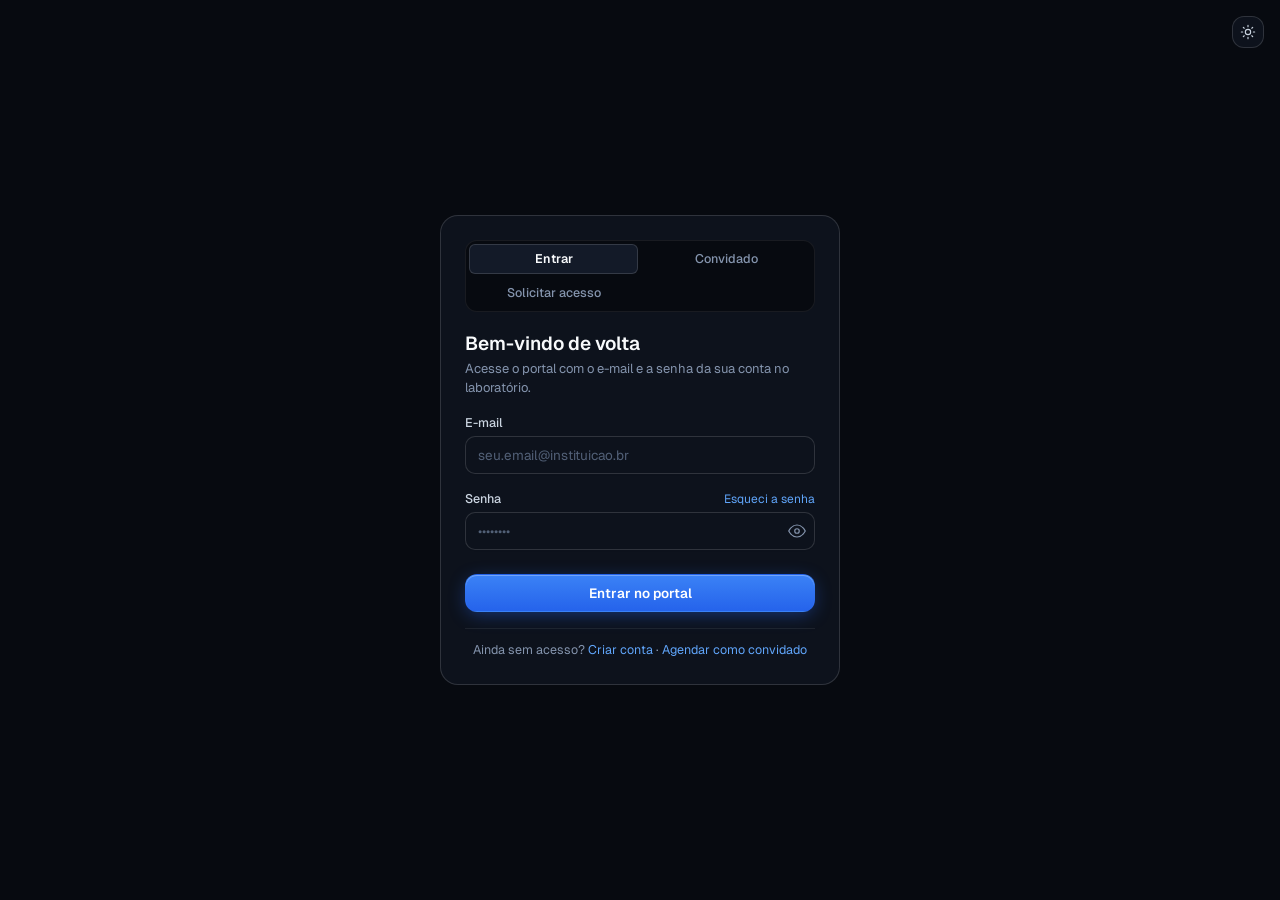
==== commit 00d82865: "mudanças para agendamento de equipamentos" ====
--- a/index.html
+++ b/index.html
@@ -27,7 +27,8 @@
 
             <section class="auth-panel login-card">
                 <nav class="auth-switcher" aria-label="Modo de acesso">
-                    <a href="index.html" class="auth-switch-btn active" aria-current="page">Entrar</a>
+                    <a href="index.html" id="tab-auth-login" class="auth-switch-btn active" aria-current="page" onclick="event.preventDefault(); voltarParaLogin()">Entrar</a>
+                    <a href="#convidado" id="tab-auth-guest" class="auth-switch-btn" onclick="mostrarAcessoConvidado(event)">Convidado</a>
                     <a href="registro.html" class="auth-switch-btn">Solicitar acesso</a>
                 </nav>
 
@@ -59,7 +60,59 @@
                         <span class="spinner hidden" aria-hidden="true"></span>
                     </button>
 
-                    <p class="auth-foot">Ainda sem acesso? <a href="registro.html" id="link-register">Criar conta</a></p>
+                    <p class="auth-foot">Ainda sem acesso? <a href="registro.html" id="link-register">Criar conta</a> · <a href="#convidado" onclick="mostrarAcessoConvidado(event)">Agendar como convidado</a></p>
+                </form>
+
+                <!-- 1B. ACESSO COMO CONVIDADO — ETAPA 1 (SOLICITAR CÓDIGO POR E-MAIL) -->
+                <form id="guest-request-form" class="hidden" aria-label="Acesso de Convidado">
+                    <p class="eyebrow">acesso externo</p>
+                    <h1>Entrar como convidado</h1>
+                    <p class="lede">Acesse os equipamentos, seus POPs e o calendário de agendamento usando um código enviado ao seu e-mail.</p>
+
+                    <div class="input-group">
+                        <label for="guest-nome">Nome completo</label>
+                        <input type="text" id="guest-nome" name="guest_nome" required minlength="2" maxlength="120" autocomplete="name" placeholder="Seu nome completo">
+                    </div>
+
+                    <div class="input-group">
+                        <label for="guest-email">E-mail</label>
+                        <input type="email" id="guest-email" name="guest_email" required autocomplete="email" placeholder="seu.email@instituicao.br">
+                        <span class="help">Enviaremos um código de 6 dígitos para confirmar sua identidade e permitir remarcar ou desmarcar suas reservas.</span>
+                    </div>
+
+                    <div id="guest-req-feedback" class="feedback-msg" aria-live="polite"></div>
+
+                    <button type="submit" id="btn-guest-request" class="btn btn-primary btn-block">
+                        <span class="btn-text">Enviar código por e-mail</span>
+                        <span class="spinner hidden" aria-hidden="true"></span>
+                    </button>
+
+                    <p class="auth-foot">Já é membro do laboratório? <a href="#" onclick="event.preventDefault(); voltarParaLogin()">Entrar com senha</a></p>
+                </form>
+
+                <!-- 1C. ACESSO COMO CONVIDADO — ETAPA 2 (VALIDAR CÓDIGO OTP) -->
+                <form id="guest-verify-form" class="hidden" aria-label="Confirmar Código de Convidado">
+                    <p class="eyebrow">verificação por e-mail</p>
+                    <h1>Digite o código de acesso</h1>
+                    <p class="lede">Enviamos um código de 6 dígitos para <strong id="guest-email-display"></strong>. Confira também a pasta de spam.</p>
+
+                    <div class="input-group">
+                        <label for="guest-otp-code">Código de 6 dígitos</label>
+                        <input type="text" id="guest-otp-code" class="code-input" maxlength="6" required autocomplete="one-time-code" inputmode="numeric" placeholder="000000">
+                    </div>
+
+                    <div id="guest-verify-feedback" class="feedback-msg" aria-live="polite"></div>
+
+                    <button type="submit" id="btn-guest-verify" class="btn btn-primary btn-block">
+                        <span class="btn-text">Confirmar e acessar equipamentos</span>
+                        <span class="spinner hidden" aria-hidden="true"></span>
+                    </button>
+
+                    <p class="auth-foot">
+                        <a href="#" id="btn-guest-resend" onclick="reenviarCodigoConvidado(event)">Reenviar código</a>
+                        ·
+                        <a href="#" onclick="event.preventDefault(); voltarEtapaConvidado()">Trocar e-mail</a>
+                    </p>
                 </form>
 
                 <!-- 2. FORMULÁRIO DE 2FA -->
@@ -130,10 +183,10 @@
         </div>
     </main>
 
-    <script src="js/api.js?v=5"></script>
-    <script src="js/ui.js?v=3400"></script>
+    <script src="js/api.js?v=6"></script>
+    <script src="js/ui.js?v=3402"></script>
     <script src="js/salvaguardas.js?v=2"></script>
-    <script src="js/auth.js?v=2003"></script>
+    <script src="js/auth.js?v=2004"></script>
     <script>
         document.getElementById('auth-theme-btn')?.addEventListener('click', function () {
             var next = document.documentElement.dataset.theme === 'light' ? 'dark' : 'light';
--- a/css/layout.css
+++ b/css/layout.css
@@ -818,3 +818,4 @@
         padding: 18px;
     }
 }
+
--- a/css/components.css
+++ b/css/components.css
@@ -1894,3 +1894,4 @@
         padding: 8px 10px;
     }
 }
+
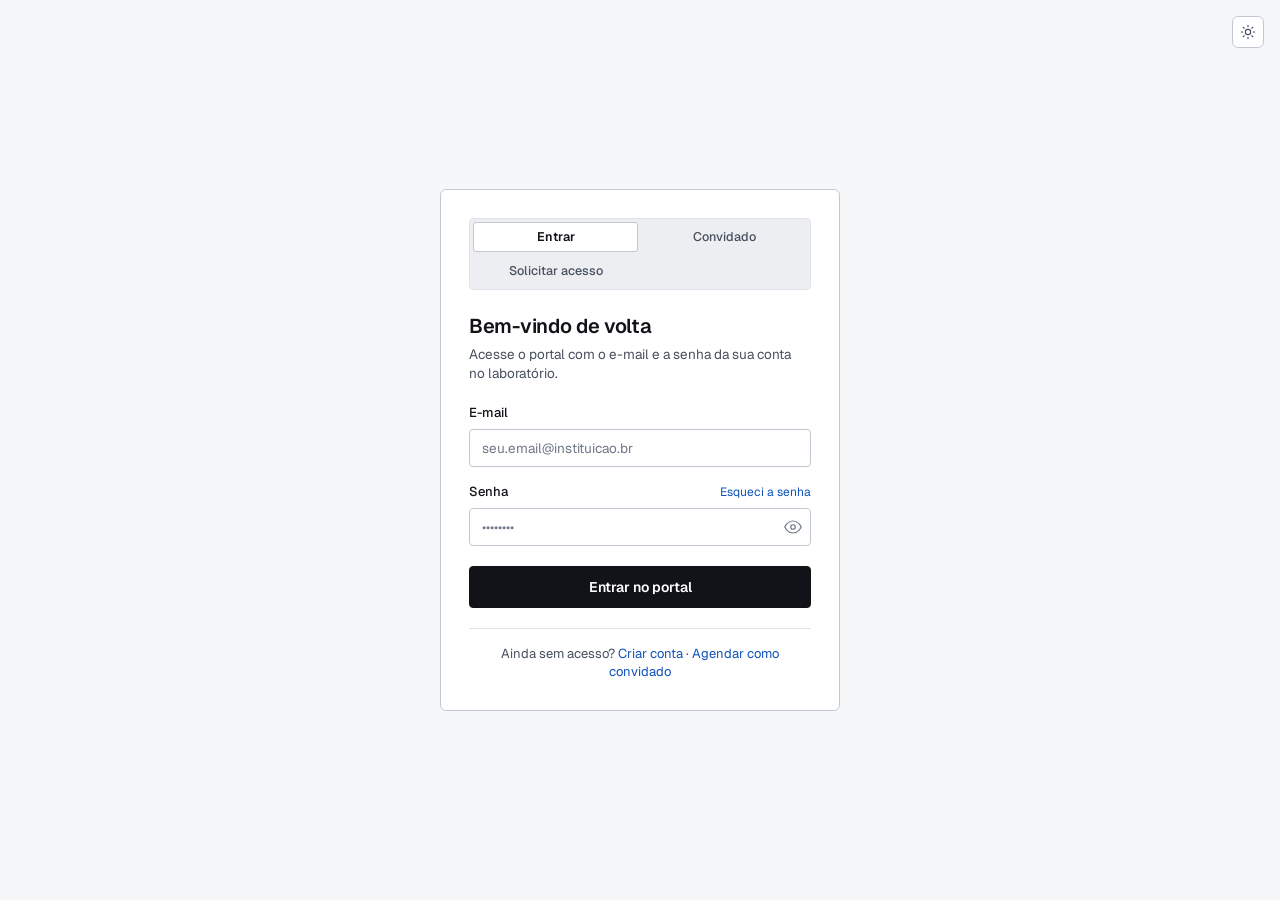
==== commit a7134e58: "Mudanças no Frontend" ====
--- a/index.html
+++ b/index.html
@@ -1,25 +1,27 @@
 <!DOCTYPE html>
-<html lang="pt-BR" data-theme="dark">
+<html lang="pt-BR" data-theme="light">
 <head>
     <meta charset="UTF-8">
     <meta name="viewport" content="width=device-width, initial-scale=1.0">
     <title>Entrar · SGCI / GMAE</title>
 
-    <meta name="color-scheme" content="dark light">
+    <meta name="color-scheme" content="light dark">
+    <meta name="theme-color" content="#F6F7F9">
     <script>try { var t = localStorage.getItem('sgci-theme-v3'); if (t === 'light' || t === 'dark') document.documentElement.dataset.theme = t; if (localStorage.getItem('sgci-densidade') === 'bancada') document.documentElement.dataset.densidade = 'bancada'; } catch (e) {}</script>
 
     <link rel="preconnect" href="https://fonts.googleapis.com">
     <link rel="preconnect" href="https://fonts.gstatic.com" crossorigin>
     <link rel="stylesheet" href="https://fonts.googleapis.com/css2?family=Geist:wght@400;500;600&family=Geist+Mono:wght@400;500;600&display=swap">
-    <link rel="stylesheet" href="css/global.css?v=18">
-    <link rel="stylesheet" href="css/layout.css?v=18">
-    <link rel="stylesheet" href="css/components.css?v=18">
+    <link rel="stylesheet" href="tokens.css?v=2">
+    <link rel="stylesheet" href="css/global.css?v=20">
+    <link rel="stylesheet" href="css/layout.css?v=20">
+    <link rel="stylesheet" href="css/components.css?v=20">
 </head>
 <body>
     <main class="auth-shell">
         <div class="auth-topbar">
             <button type="button" class="theme-toggle" id="auth-theme-btn" aria-label="Alternar tema claro/escuro" title="Alternar tema claro/escuro">
-                <svg width="16" height="16" viewBox="0 0 24 24" fill="none" stroke="currentColor" stroke-width="1.7" stroke-linecap="round" stroke-linejoin="round"><circle cx="12" cy="12" r="4"/><path d="M12 2v2M12 20v2M4.93 4.93l1.41 1.41M17.66 17.66l1.41 1.41M2 12h2M20 12h2M4.93 19.07l1.41-1.41M17.66 6.34l1.41-1.41"/></svg>
+                <svg aria-hidden="true" focusable="false" width="16" height="16" viewBox="0 0 24 24" fill="none" stroke="currentColor" stroke-width="1.7" stroke-linecap="round" stroke-linejoin="round"><circle cx="12" cy="12" r="4"/><path d="M12 2v2M12 20v2M4.93 4.93l1.41 1.41M17.66 17.66l1.41 1.41M2 12h2M20 12h2M4.93 19.07l1.41-1.41M17.66 6.34l1.41-1.41"/></svg>
             </button>
         </div>
 
@@ -39,7 +41,7 @@
 
                     <div class="input-group">
                         <label for="email">E-mail</label>
-                        <input type="email" id="email" name="email" required autocomplete="username" placeholder="seu.email@instituicao.br">
+                        <input type="email" id="email" name="email" required autocomplete="username" placeholder="seu.email@instituicao.br" spellcheck="false">
                     </div>
 
                     <div class="input-group">
@@ -49,7 +51,7 @@
                         </div>
                         <div class="password-field">
                             <input type="password" id="password" name="password" required autocomplete="current-password" placeholder="••••••••">
-                            <button type="button" class="password-toggle" data-target="password" aria-label="Mostrar senha"><svg width="18" height="18" viewBox="0 0 24 24" fill="none" stroke="currentColor" stroke-width="1.6" stroke-linecap="round" stroke-linejoin="round"><path d="M1 12s4-8 11-8 11 8 11 8-4 8-11 8-11-8-11-8Z"/><circle cx="12" cy="12" r="3"/></svg></button>
+                            <button type="button" class="password-toggle" data-target="password" aria-label="Mostrar senha"><svg aria-hidden="true" focusable="false" width="18" height="18" viewBox="0 0 24 24" fill="none" stroke="currentColor" stroke-width="1.6" stroke-linecap="round" stroke-linejoin="round"><path d="M1 12s4-8 11-8 11 8 11 8-4 8-11 8-11-8-11-8Z"/><circle cx="12" cy="12" r="3"/></svg></button>
                         </div>
                     </div>
 
@@ -71,12 +73,12 @@
 
                     <div class="input-group">
                         <label for="guest-nome">Nome completo</label>
-                        <input type="text" id="guest-nome" name="guest_nome" required minlength="2" maxlength="120" autocomplete="name" placeholder="Seu nome completo">
+                        <input type="text" id="guest-nome" name="guest_nome" required minlength="2" maxlength="120" autocomplete="name" placeholder="Ex.: Maria Souza Lima…">
                     </div>
 
                     <div class="input-group">
                         <label for="guest-email">E-mail</label>
-                        <input type="email" id="guest-email" name="guest_email" required autocomplete="email" placeholder="seu.email@instituicao.br">
+                        <input type="email" id="guest-email" name="guest_email" required autocomplete="email" placeholder="seu.email@instituicao.br" spellcheck="false">
                         <span class="help">Enviaremos um código de 6 dígitos para confirmar sua identidade e permitir remarcar ou desmarcar suas reservas.</span>
                     </div>
 
@@ -98,7 +100,7 @@
 
                     <div class="input-group">
                         <label for="guest-otp-code">Código de 6 dígitos</label>
-                        <input type="text" id="guest-otp-code" class="code-input" maxlength="6" required autocomplete="one-time-code" inputmode="numeric" placeholder="000000">
+                        <input type="text" id="guest-otp-code" class="code-input" maxlength="6" required autocomplete="one-time-code" inputmode="numeric" placeholder="000000" spellcheck="false">
                     </div>
 
                     <div id="guest-verify-feedback" class="feedback-msg" aria-live="polite"></div>
@@ -123,7 +125,7 @@
 
                     <div class="input-group">
                         <label for="codigo-2fa">Código de 6 dígitos</label>
-                        <input type="text" id="codigo-2fa" class="code-input" maxlength="8" required autocomplete="one-time-code" inputmode="numeric" placeholder="000000">
+                        <input type="text" id="codigo-2fa" class="code-input" maxlength="8" required autocomplete="one-time-code" inputmode="numeric" placeholder="000000" spellcheck="false">
                     </div>
 
                     <div id="2fa-feedback" class="feedback-msg" aria-live="polite"></div>
@@ -148,25 +150,25 @@
 
                     <div class="input-group">
                         <label for="reset-email">E-mail da conta</label>
-                        <input type="email" id="reset-email" required autocomplete="username" placeholder="seu.email@instituicao.br">
+                        <input type="email" id="reset-email" required autocomplete="username" placeholder="seu.email@instituicao.br" spellcheck="false">
                     </div>
 
                     <div class="input-group">
                         <label for="reset-new-password">Nova senha</label>
                         <div class="password-field">
-                            <input type="password" id="reset-new-password" required autocomplete="new-password" placeholder="Mínimo de 8 caracteres">
-                            <button type="button" class="password-toggle" data-target="reset-new-password" aria-label="Mostrar senha"><svg width="18" height="18" viewBox="0 0 24 24" fill="none" stroke="currentColor" stroke-width="1.6" stroke-linecap="round" stroke-linejoin="round"><path d="M1 12s4-8 11-8 11 8 11 8-4 8-11 8-11-8-11-8Z"/><circle cx="12" cy="12" r="3"/></svg></button>
+                            <input type="password" id="reset-new-password" required autocomplete="new-password" placeholder="Mínimo de 8 caracteres…">
+                            <button type="button" class="password-toggle" data-target="reset-new-password" aria-label="Mostrar senha"><svg aria-hidden="true" focusable="false" width="18" height="18" viewBox="0 0 24 24" fill="none" stroke="currentColor" stroke-width="1.6" stroke-linecap="round" stroke-linejoin="round"><path d="M1 12s4-8 11-8 11 8 11 8-4 8-11 8-11-8-11-8Z"/><circle cx="12" cy="12" r="3"/></svg></button>
                         </div>
                     </div>
 
                     <div class="field-grid">
                         <div class="input-group">
                             <label for="reset-2fa">Autenticador (6 díg.)</label>
-                            <input type="text" id="reset-2fa" class="mono" maxlength="6" inputmode="numeric" placeholder="000000">
+                            <input type="text" id="reset-2fa" class="mono" maxlength="6" inputmode="numeric" placeholder="000000" spellcheck="false">
                         </div>
                         <div class="input-group">
                             <label for="reset-backup">ou Código de backup</label>
-                            <input type="text" id="reset-backup" class="mono" placeholder="LEQM-...">
+                            <input type="text" id="reset-backup" class="mono" placeholder="LEQM-…" spellcheck="false">
                         </div>
                     </div>
 
@@ -184,7 +186,7 @@
     </main>
 
     <script src="js/api.js?v=6"></script>
-    <script src="js/ui.js?v=3402"></script>
+    <script src="js/ui.js?v=3403"></script>
     <script src="js/salvaguardas.js?v=2"></script>
     <script src="js/auth.js?v=2004"></script>
     <script>
--- a/tokens.css
+++ b/tokens.css
@@ -0,0 +1,37 @@
+/* ==========================================
+   TOKENS DO DESIGN SYSTEM (design-system-enforcer)
+   Fonte única de cor, borda e raio. Não declare estes valores em outro lugar.
+   ========================================== */
+:root {
+    /* Superfícies */
+    --bg-canvas: #F6F7F9;
+    --bg-surface: #FFFFFF;
+    --bg-subtle: #ECEEF2;
+
+    /* Bordas */
+    --border-subtle: #E1E4EA;
+    --border-strong: #C2C8D2;
+
+    /* Texto */
+    --text-primary: #111318;
+    --text-secondary: #47505E;
+    --text-muted: #6E7787;
+
+    /* Ação e marca */
+    --accent-primary: #111318;
+    --accent-hover: #272C36;
+    --accent-brand: #0F52BA;
+    --accent-brand-bg: #EEF4FC;
+
+    /* Estados */
+    --success-text: #146C43;
+    --success-bg: #EBF7F0;
+    --warning-text: #9A5B00;
+    --warning-bg: #FEF5E7;
+    --danger-text: #B42318;
+    --danger-bg: #FEF0EF;
+
+    /* Raios */
+    --radius-sm: 4px;
+    --radius-md: 6px;
+}
--- a/css/global.css
+++ b/css/global.css
@@ -1,8 +1,7 @@
 /* ==========================================
-   VARIÁVEIS E BASE DO SISTEMA — ESTILO AGENT ENGINE PORTAL (AZUL MODERNO)
-   Arquitetura Bento Command Center: cartões com borda especular sutil,
-   iluminação radial azul elétrica (#3B82F6 / #2563EB) substituindo o verde,
-   cápsulas de status luminosas e superfícies em camadas de alto contraste.
+   VARIÁVEIS E BASE DO SISTEMA
+   Cores, bordas e raios vêm de tokens.css (design-system-enforcer).
+   Este arquivo só define aliases semânticos, espaçamento e tipografia.
    ========================================== */
 :root {
     --font-sans: 'Geist', -apple-system, BlinkMacSystemFont, 'Segoe UI', Roboto, Arial, sans-serif;
@@ -21,13 +20,10 @@
     --space-10: 40px;
     --space-12: 48px;
 
-    /* Cantos Bento arredondados (Agent Engine Portal) */
-    --radius-xs: 6px;
-    --radius-sm: 10px;
-    --radius: 12px;
-    --radius-lg: 18px;
-    --radius-xl: 22px;
-    --radius-pill: 999px;
+    /* Raios: aliases legados apontando para tokens.css (--radius-sm / --radius-md) */
+    --radius-xs: var(--radius-sm);
+    --radius: var(--radius-md);
+    --radius-lg: var(--radius-md);
 
     /* Tipografia */
     --fs-2xs: 11px;
@@ -65,135 +61,86 @@
 }
 
 /* ==========================================
-   MODO ESCURO (PADRÃO AGENT ENGINE PORTAL) — CARBON & ELECTRIC BLUE
+   CAMADA SEMÂNTICA — mapeia os nomes usados nos componentes para tokens.css.
+   Padrão (sem data-theme) e [data-theme="light"]: paleta do design system.
+   Sem gradientes, sem brilhos, sem sombras difusas.
    ========================================== */
 :root,
+[data-theme="light"] {
+    color-scheme: light;
+
+    --bg: var(--bg-canvas);
+    --surface: var(--bg-surface);
+    --surface-2: var(--bg-subtle);
+    --surface-3: var(--bg-subtle);
+    --surface-sunk: var(--bg-subtle);
+    --surface-hover: var(--bg-subtle);
+
+    --line: var(--border-subtle);
+    --line-strong: var(--border-strong);
+    --line-focus: var(--accent-brand);
+
+    --text: var(--text-primary);
+    --text-2: var(--text-secondary);
+    --muted: var(--text-muted);
+    --faint: var(--text-muted);
+
+    --accent: var(--accent-brand);
+    --accent-solid: var(--accent-brand);
+    --accent-ink: var(--bg-surface);
+    --accent-tint: var(--accent-brand-bg);
+    --accent-border: color-mix(in srgb, var(--accent-brand) 28%, var(--accent-brand-bg));
+
+    --success: var(--success-text);
+    --success-ink: var(--success-text);
+    --success-tint: var(--success-bg);
+    --success-border: color-mix(in srgb, var(--success-text) 28%, var(--success-bg));
+
+    --warning: var(--warning-text);
+    --warning-ink: var(--warning-text);
+    --warning-tint: var(--warning-bg);
+    --warning-border: color-mix(in srgb, var(--warning-text) 28%, var(--warning-bg));
+
+    --danger: var(--danger-text);
+    --danger-ink: var(--danger-text);
+    --danger-tint: var(--danger-bg);
+    --danger-border: color-mix(in srgb, var(--danger-text) 28%, var(--danger-bg));
+
+    --info: var(--accent-brand);
+    --info-ink: var(--accent-brand);
+    --info-tint: var(--accent-brand-bg);
+    --info-border: color-mix(in srgb, var(--accent-brand) 28%, var(--accent-brand-bg));
+
+    --overlay: rgb(17 19 24 / 0.45);
+}
+
+/* ==========================================
+   MODO ESCURO (opcional, via botão de tema) — mesmos nomes de token,
+   valores escuros e planos. Sem gradientes nem brilhos.
+   ========================================== */
 [data-theme="dark"] {
     color-scheme: dark;
 
-    --bg: #070A10;
-    --surface: #0D121C;
-    --surface-2: #131A28;
-    --surface-3: #1B2436;
-    --surface-sunk: #05070B;
-    --surface-hover: #161F30;
-
-    --line: rgba(255, 255, 255, 0.07);
-    --line-strong: rgba(255, 255, 255, 0.14);
-    --line-focus: #3B82F6;
-
-    --text: #F8FAFC;
-    --text-2: #CBD5E1;
-    --muted: #8494AD;
-    --faint: #526077;
-
-    /* Azul elétrico moderno no lugar do verde neon do Agent Engine */
-    --accent: #60A5FA;
-    --accent-solid: #2563EB;
-    --accent-hover: #1D4ED8;
-    --accent-ink: #FFFFFF;
-    --accent-tint: rgba(59, 130, 246, 0.14);
-    --accent-border: rgba(59, 130, 246, 0.38);
-    --accent-gradient: linear-gradient(180deg, #3B82F6 0%, #2563EB 100%);
-    --accent-shadow: 0 4px 18px -2px rgba(37, 99, 235, 0.45), inset 0 1px 0 rgba(255, 255, 255, 0.28);
-    --card-glow: radial-gradient(180px circle at 100% 0%, rgba(59, 130, 246, 0.12), transparent 70%);
-    --card-specular: inset 0 1px 0 rgba(255, 255, 255, 0.07);
-
-    --success: #10B981;
-    --success-ink: #34D399;
-    --success-tint: rgba(16, 185, 129, 0.14);
-    --success-border: rgba(16, 185, 129, 0.35);
-
-    --warning: #F59E0B;
-    --warning-ink: #FBBF24;
-    --warning-tint: rgba(245, 158, 11, 0.14);
-    --warning-border: rgba(245, 158, 11, 0.35);
-
-    --danger: #F43F5E;
-    --danger-ink: #FB7185;
-    --danger-tint: rgba(244, 63, 94, 0.14);
-    --danger-border: rgba(244, 63, 94, 0.35);
-
-    --info: #38BDF8;
-    --info-ink: #38BDF8;
-    --info-tint: rgba(56, 189, 248, 0.14);
-    --info-border: rgba(56, 189, 248, 0.35);
-
-    --overlay: rgba(2, 6, 14, 0.76);
-    --shadow-card: 0 8px 24px -4px rgba(0, 0, 0, 0.45), inset 0 1px 0 rgba(255, 255, 255, 0.06);
-    --shadow-pop: 0 20px 44px -8px rgba(0, 0, 0, 0.7), inset 0 1px 0 rgba(255, 255, 255, 0.08);
-    --grid-line: rgba(255, 255, 255, 0.025);
-    --ambient-glow: radial-gradient(ellipse 65% 35% at 55% 0%, rgba(37, 99, 235, 0.14), transparent 75%);
-
-    --bg-primary: var(--bg);
-    --bg-secondary: var(--surface);
-    --bg-tertiary: var(--surface-2);
-    --text-primary: var(--text);
-    --text-secondary: var(--muted);
-    --accent-primary: var(--accent-solid);
-    --border-color: var(--line);
-    --border-focus: var(--line-focus);
-    --radius-md: var(--radius);
-}
-
-/* ==========================================
-   MODO CLARO — AGENT ENGINE LIGHT BENTO
-   ========================================== */
-[data-theme="light"] {
-    color-scheme: light;
-
-    --bg: #EEF2F8;
-    --surface: #FFFFFF;
-    --surface-2: #F4F7FC;
-    --surface-3: #E6ECF5;
-    --surface-sunk: #E5EBF4;
-    --surface-hover: #F0F5FC;
-
-    --line: rgba(15, 23, 42, 0.08);
-    --line-strong: rgba(15, 23, 42, 0.15);
-    --line-focus: #2563EB;
-
-    --text: #0B1120;
-    --text-2: #334155;
-    --muted: #64748B;
-    --faint: #94A3B8;
-
-    --accent: #2563EB;
-    --accent-solid: #2563EB;
-    --accent-hover: #1D4ED8;
-    --accent-ink: #FFFFFF;
-    --accent-tint: rgba(37, 99, 235, 0.09);
-    --accent-border: rgba(37, 99, 235, 0.28);
-    --accent-gradient: linear-gradient(180deg, #3B82F6 0%, #2563EB 100%);
-    --accent-shadow: 0 4px 14px -2px rgba(37, 99, 235, 0.32), inset 0 1px 0 rgba(255, 255, 255, 0.35);
-    --card-glow: radial-gradient(180px circle at 100% 0%, rgba(37, 99, 235, 0.07), transparent 70%);
-    --card-specular: inset 0 1px 0 rgba(255, 255, 255, 0.9);
-
-    --success: #059669;
-    --success-ink: #047857;
-    --success-tint: rgba(16, 185, 129, 0.1);
-    --success-border: rgba(16, 185, 129, 0.28);
-
-    --warning: #D97706;
-    --warning-ink: #B45309;
-    --warning-tint: rgba(245, 158, 11, 0.1);
-    --warning-border: rgba(245, 158, 11, 0.3);
-
-    --danger: #E11D48;
-    --danger-ink: #BE123C;
-    --danger-tint: rgba(225, 29, 72, 0.1);
-    --danger-border: rgba(225, 29, 72, 0.28);
-
-    --info: #0284C7;
-    --info-ink: #0369A1;
-    --info-tint: rgba(14, 165, 233, 0.1);
-    --info-border: rgba(14, 165, 233, 0.28);
-
-    --overlay: rgba(15, 23, 42, 0.4);
-    --shadow-card: 0 6px 20px -4px rgba(15, 23, 42, 0.05), 0 1px 3px rgba(15, 23, 42, 0.03);
-    --shadow-pop: 0 18px 38px -6px rgba(15, 23, 42, 0.12);
-    --grid-line: rgba(15, 23, 42, 0.025);
-    --ambient-glow: radial-gradient(ellipse 65% 35% at 55% 0%, rgba(37, 99, 235, 0.08), transparent 75%);
+    --bg-canvas: #0E1014;
+    --bg-surface: #16191F;
+    --bg-subtle: #1E222A;
+    --border-subtle: #2A2F38;
+    --border-strong: #3D4450;
+    --text-primary: #F2F4F7;
+    --text-secondary: #B4BBC6;
+    --text-muted: #8B93A1;
+    --accent-primary: #F2F4F7;
+    --accent-hover: #D5D9E0;
+    --accent-brand: #6EA2F0;
+    --accent-brand-bg: #17243A;
+    --success-text: #5CC98E;
+    --success-bg: #13261C;
+    --warning-text: #E3A84A;
+    --warning-bg: #2A2112;
+    --danger-text: #F0857A;
+    --danger-bg: #2D1715;
+
+    --overlay: rgb(0 0 0 / 0.6);
 }
 
 /* ==========================================
@@ -224,6 +171,11 @@
     margin: 0;
     padding: 0;
     box-sizing: border-box;
+}
+
+html {
+    -webkit-tap-highlight-color: transparent;
+    -webkit-text-size-adjust: 100%;
 }
 
 html, body {
@@ -243,6 +195,7 @@
     font-family: var(--font-sans);
     font-weight: 600;
     line-height: 1.25;
+    text-wrap: balance;
 }
 
 h1 { font-size: var(--fs-xl); }
@@ -258,7 +211,21 @@
 }
 a:hover {
     text-decoration: underline;
-}
+    text-underline-offset: 2px;
+}
+
+/* Foco de teclado único para todo o sistema */
+:focus { outline: none; }
+:focus-visible {
+    outline: 2px solid var(--accent-brand);
+    outline-offset: 2px;
+}
+
+button, [role="button"], select, label[for], summary { touch-action: manipulation; }
+
+input[type="checkbox"], input[type="radio"], input[type="range"] { accent-color: var(--accent-primary); }
+
+::selection { background: var(--accent-brand-bg); color: var(--text-primary); }
 
 button, input, select, textarea {
     font: inherit;
@@ -328,23 +295,46 @@
 .font-bold   { font-weight: 600; }
 .font-medium { font-weight: 500; }
 .tabular     { font-variant-numeric: tabular-nums; }
+table, time, .mono, code, kbd { font-variant-numeric: tabular-nums; }
 .truncate    { white-space: nowrap; overflow: hidden; text-overflow: ellipsis; }
 .pre-wrap    { white-space: pre-wrap; word-break: break-word; }
 .break-words { word-break: break-word; }
 
+/* Rótulo de contexto acima de um título: frase curta, sem caixa-alta */
 .eyebrow {
     display: block;
-    font-family: var(--font-mono);
-    font-size: var(--fs-2xs);
-    font-weight: 600;
-    text-transform: uppercase;
-    color: var(--muted);
-}
+    font-size: var(--fs-xs);
+    font-weight: 500;
+    color: var(--text-secondary);
+}
+.eyebrow::first-letter { text-transform: uppercase; }
 
 .meta {
-    font-family: var(--font-mono);
     font-size: var(--fs-xs);
     color: var(--muted);
+    font-variant-numeric: tabular-nums;
+}
+
+/* Link para pular a navegação (visível só com teclado) */
+.skip-link {
+    position: absolute;
+    top: 8px;
+    left: 8px;
+    z-index: var(--z-toast);
+    padding: 8px 12px;
+    background: var(--accent-primary);
+    color: var(--bg-surface);
+    border-radius: var(--radius-sm);
+    font-weight: 600;
+    transform: translateY(-200%);
+}
+.skip-link:focus-visible { transform: none; text-decoration: none; }
+
+@media (prefers-reduced-motion: reduce) {
+    *, *::before, *::after {
+        transition-duration: 0.01ms !important;
+        scroll-behavior: auto !important;
+    }
 }
 
 .stack-xs > * + * { margin-top: var(--space-1); }
--- a/css/layout.css
+++ b/css/layout.css
@@ -53,14 +53,13 @@
 .brand-glyph {
     width: 34px;
     height: 34px;
-    border-radius: 10px;
+    border-radius: var(--radius-sm);
     display: inline-flex;
     align-items: center;
     justify-content: center;
-    background: var(--accent-gradient);
-    color: #FFFFFF;
-    border: 1px solid rgba(255, 255, 255, 0.22);
-    box-shadow: var(--accent-shadow);
+    background: var(--accent-primary);
+    color: var(--bg-surface);
+    border: 1px solid var(--accent-primary);
     flex-shrink: 0;
 }
 
@@ -97,13 +96,13 @@
     background: var(--surface-2);
     color: var(--muted);
     font-size: 12.5px;
-    box-shadow: var(--card-specular);
     cursor: pointer;
-    transition: all var(--t-fast);
+    transition: border-color var(--t-fast), color var(--t-fast), background-color var(--t-fast);
 }
 
 .search-trigger:hover {
-    border-color: var(--accent-border);
+    border-color: var(--text-muted);
+    background: var(--bg-surface);
     color: var(--text);
 }
 
@@ -125,9 +124,9 @@
     border-radius: var(--radius);
     background: var(--surface-2);
     border: 1px solid var(--line);
-    font-family: var(--font-mono);
     font-size: 11px;
     color: var(--muted);
+    font-variant-numeric: tabular-nums;
 }
 
 .sys-status .dot {
@@ -161,12 +160,10 @@
 
 .nav-section-label,
 .nav-group {
-    padding: var(--space-3) var(--space-3) 4px;
-    font-size: 10.5px;
-    font-weight: 600;
-    letter-spacing: 0.05em;
-    text-transform: uppercase;
-    color: var(--faint);
+    padding: var(--space-4) 11px 4px;
+    font-size: 12px;
+    font-weight: 500;
+    color: var(--text-muted);
 }
 
 .nav-item {
@@ -174,7 +171,7 @@
     display: flex;
     align-items: center;
     gap: 10px;
-    height: 36px;
+    height: 34px;
     padding: 0 11px;
     border: 1px solid transparent;
     border-radius: var(--radius-sm);
@@ -185,7 +182,7 @@
     text-align: left;
     cursor: pointer;
     position: relative;
-    transition: all var(--t-fast);
+    transition: background-color var(--t-fast), color var(--t-fast);
 }
 
 [data-densidade="bancada"] .nav-item { height: 42px; }
@@ -205,38 +202,36 @@
 
 .nav-item .nav-index,
 .nav-item kbd {
-    font-family: var(--font-mono);
     font-size: 10px;
+    font-variant-numeric: tabular-nums;
     color: var(--faint);
 }
 
 .nav-item:hover {
-    background: var(--surface-3);
-    color: var(--text);
-}
+    background: var(--bg-subtle);
+    color: var(--text);
+}
+.nav-item:focus-visible { outline-offset: -2px; }
 .nav-item:hover .icon {
     color: var(--text);
 }
 
 .nav-item.active {
-    background: linear-gradient(90deg, rgba(37, 99, 235, 0.2) 0%, rgba(37, 99, 235, 0.04) 100%);
-    border-color: var(--accent-border);
-    color: var(--text);
-    font-weight: 600;
-    box-shadow: inset 0 1px 0 rgba(255, 255, 255, 0.08);
+    background: var(--accent-brand-bg);
+    border-color: var(--accent-brand-bg);
+    color: var(--accent-brand);
+    font-weight: 600;
 }
 
 .nav-item.active::before {
     content: "";
     position: absolute;
-    right: 10px;
-    top: 50%;
-    transform: translateY(-50%);
-    width: 6px;
-    height: 6px;
-    border-radius: 50%;
-    background: var(--accent);
-    box-shadow: 0 0 8px var(--accent);
+    left: -1px;
+    top: 7px;
+    bottom: 7px;
+    width: 2px;
+    border-radius: 0 2px 2px 0;
+    background: var(--accent-brand);
 }
 
 .nav-item.active .icon {
@@ -245,12 +240,10 @@
 
 /* Rodapé da barra lateral */
 .sidebar-footer {
-    margin: var(--space-2) var(--space-3) var(--space-3);
-    padding: 10px;
-    border: 1px solid var(--line);
-    border-radius: var(--radius);
+    margin: 0;
+    padding: var(--space-3);
+    border-top: 1px solid var(--line);
     background: var(--surface);
-    box-shadow: var(--shadow-card);
     display: flex;
     align-items: center;
     gap: 8px;
@@ -264,7 +257,6 @@
     background: var(--accent-tint);
     border: 1px solid var(--accent-border);
     color: var(--accent-solid);
-    font-family: var(--font-mono);
     font-size: 11px;
     font-weight: 600;
     display: inline-flex;
@@ -326,8 +318,6 @@
     display: flex;
     flex-direction: column;
     background-color: var(--bg);
-    background-image: var(--ambient-glow);
-    background-repeat: no-repeat;
 }
 
 .top-bar,
@@ -343,9 +333,7 @@
     gap: var(--space-3);
     padding: 0 var(--space-6);
     border-bottom: 1px solid var(--line);
-    background: color-mix(in srgb, var(--surface) 82%, transparent);
-    backdrop-filter: blur(14px);
-    -webkit-backdrop-filter: blur(14px);
+    background: var(--bg-surface);
 }
 
 .topbar-left {
@@ -418,6 +406,7 @@
 
 .theme-toggle:hover {
     background: var(--surface-hover);
+    border-color: var(--text-muted);
     color: var(--text);
 }
 
@@ -431,6 +420,8 @@
     padding: var(--space-6) var(--space-6) var(--space-10);
 }
 
+.content-area:focus { outline: none; }
+
 .content-area > * {
     max-width: var(--content-max);
     margin-left: auto;
@@ -443,36 +434,30 @@
     align-items: flex-end;
     gap: var(--space-4);
     flex-wrap: wrap;
-    padding: 20px 24px;
-    margin-bottom: var(--space-5);
-    background-color: var(--surface);
-    background-image: var(--card-glow);
-    border: 1px solid var(--line);
-    border-radius: var(--radius-lg);
-    box-shadow: var(--shadow-card);
+    padding: 0 0 var(--space-4);
+    margin-bottom: var(--space-6);
+    border-bottom: 1px solid var(--border-strong);
 }
 
 .page-head .eyebrow {
-    font-family: var(--font-mono);
-    font-size: 11px;
-    font-weight: 600;
-    text-transform: uppercase;
-    letter-spacing: 0.06em;
-    color: var(--accent);
+    color: var(--text-secondary);
 }
 
 .page-head h1 {
     font-size: var(--fs-2xl);
     font-weight: 600;
-    letter-spacing: -0.025em;
+    letter-spacing: -0.02em;
+    line-height: 1.15;
     margin-top: 2px;
+    color: var(--text-primary);
 }
 
 .page-head .lede {
-    font-size: var(--fs-sm);
-    color: var(--muted);
-    margin-top: 4px;
-    max-width: 70ch;
+    font-size: var(--fs-base);
+    color: var(--text-secondary);
+    margin-top: 6px;
+    max-width: 72ch;
+    text-wrap: pretty;
 }
 
 .page-actions {
@@ -487,11 +472,9 @@
 .columns-main-aside > section,
 .stack-lg > section {
     background-color: var(--surface);
-    background-image: var(--card-glow);
     border: 1px solid var(--line);
-    border-radius: var(--radius-lg);
-    padding: 22px 24px;
-    box-shadow: var(--shadow-card);
+    border-radius: var(--radius-md);
+    padding: var(--space-5);
     margin-bottom: var(--space-5);
 }
 
@@ -520,7 +503,7 @@
 
 .section-head h2,
 .section-head h3 {
-    font-size: 15.5px;
+    font-size: var(--fs-md);
     font-weight: 600;
     letter-spacing: -0.01em;
     color: var(--text);
@@ -600,10 +583,9 @@
     display: inline-flex;
     align-items: center;
     gap: 6px;
-    font-family: var(--font-mono);
-    font-size: 11px;
-    font-weight: 600;
-    color: var(--muted);
+    font-size: 12px;
+    font-weight: 500;
+    color: var(--text-secondary);
 }
 
 .auth-badge-pill .dot {
@@ -613,7 +595,7 @@
 .auth-panel {
     width: 100%;
     max-width: 400px;
-    padding: 24px;
+    padding: 28px;
     background: var(--surface);
     border: 1px solid var(--line-strong);
     border-radius: var(--radius-lg);
@@ -624,10 +606,10 @@
     grid-template-columns: 1fr 1fr;
     gap: 4px;
     padding: 3px;
-    margin-bottom: var(--space-5);
-    background: var(--bg);
+    margin-bottom: var(--space-6);
+    background: var(--bg-subtle);
     border: 1px solid var(--line);
-    border-radius: var(--radius);
+    border-radius: var(--radius-sm);
 }
 
 .auth-switch-btn {
@@ -635,22 +617,25 @@
     align-items: center;
     justify-content: center;
     height: 30px;
-    border-radius: var(--radius-xs);
+    border: 1px solid transparent;
+    border-radius: calc(var(--radius-sm) - 1px);
     font-size: 12.5px;
     font-weight: 500;
-    color: var(--muted);
+    color: var(--text-secondary);
     text-decoration: none !important;
+    transition: background-color var(--t-fast), color var(--t-fast);
 }
 
 .auth-switch-btn:hover {
     color: var(--text);
+    background: var(--bg-surface);
 }
 
 .auth-switch-btn.active {
-    background: var(--surface-2);
-    color: var(--text);
-    font-weight: 600;
-    border: 1px solid var(--line-strong);
+    background: var(--bg-surface);
+    color: var(--text);
+    font-weight: 600;
+    border-color: var(--line-strong);
 }
 
 .auth-brand {
@@ -661,16 +646,20 @@
 }
 
 .auth-panel h1 {
-    font-size: 19px;
-    font-weight: 600;
-    color: var(--text);
-    margin-bottom: 4px;
-}
+    font-size: 20px;
+    font-weight: 600;
+    letter-spacing: -0.015em;
+    color: var(--text);
+    margin-bottom: 6px;
+}
+
+.auth-panel .eyebrow { margin-bottom: 4px; }
 
 .auth-panel .lede {
-    font-size: 13px;
-    color: var(--muted);
-    margin-bottom: var(--space-4);
+    font-size: 13.5px;
+    color: var(--text-secondary);
+    margin-bottom: var(--space-5);
+    text-wrap: pretty;
 }
 
 .label-row {
@@ -702,25 +691,25 @@
 }
 
 .auth-panel .input-group input:not([type="checkbox"]):not([type="radio"]) {
-    height: 36px;
-    font-size: 13.5px;
-    padding: 0 10px;
-    background: var(--bg);
-}
+    height: var(--ctrl-md);
+    font-size: 14px;
+    padding: 0 12px;
+}
+.auth-panel .input-group input.code-input { font-size: 18px; }
 
 .auth-panel .btn-primary {
-    height: 38px;
-    font-size: 13.5px;
-    font-weight: 600;
-    margin-top: var(--space-2);
+    height: var(--ctrl-lg);
+    font-size: 14px;
+    font-weight: 600;
+    margin-top: var(--space-1);
 }
 
 .auth-foot {
-    margin-top: var(--space-4);
-    padding-top: var(--space-3);
+    margin-top: var(--space-5);
+    padding-top: var(--space-4);
     border-top: 1px solid var(--line);
-    font-size: 12.5px;
-    color: var(--muted);
+    font-size: 13px;
+    color: var(--text-secondary);
     text-align: center;
 }
 
@@ -776,7 +765,6 @@
         height: 100dvh;
         width: min(260px, 85vw);
         display: none;
-        box-shadow: var(--shadow-pop);
     }
     .sidebar.open { display: flex; }
     .sidebar.open ~ .sidebar-backdrop { display: block; }
--- a/css/components.css
+++ b/css/components.css
@@ -1,6 +1,7 @@
 /* ==========================================
-   COMPONENTES DO PORTAL (LAYOUT SIMPLES E FUNCIONAL)
-   Sem sombras pesadas, sem efeitos 3D, sem animações de escala/deslizamento.
+   COMPONENTES DO PORTAL — PAINEL TÉCNICO
+   Cores, bordas e raios vêm de tokens.css. Sem sombras, sem gradientes.
+   Estados de hover / focus-visible / disabled ficam no fim do arquivo.
    ========================================== */
 
 /* ==========================================
@@ -14,47 +15,35 @@
     height: var(--ctrl-md);
     padding: 0 14px;
     font-family: var(--font-sans);
-    font-size: 13px;
+    font-size: 13.5px;
     font-weight: 500;
     line-height: 1;
     white-space: nowrap;
-    border-radius: var(--radius);
+    border-radius: var(--radius-sm);
     border: 1px solid var(--line-strong);
     background: var(--surface);
     color: var(--text);
     cursor: pointer;
     text-decoration: none;
     user-select: none;
-    transition: all var(--t-fast);
+    transition: background-color var(--t-fast), border-color var(--t-fast), color var(--t-fast);
 }
 
 .btn:hover:not(:disabled) {
     background: var(--surface-2);
-    border-color: var(--line-strong);
+    border-color: var(--text-muted);
     text-decoration: none;
 }
 
-.btn:focus-visible {
-    outline: 2px solid var(--line-focus);
-    outline-offset: 1px;
-}
-
-.btn:disabled {
-    opacity: 0.5;
-    cursor: not-allowed;
-}
-
 .btn-primary {
-    background: var(--accent-gradient);
-    border-color: transparent;
+    background: var(--accent-primary);
+    border-color: var(--accent-primary);
     color: var(--accent-ink);
-    box-shadow: var(--accent-shadow);
 }
 .btn-primary:hover:not(:disabled) {
     background: var(--accent-hover);
-    border-color: transparent;
+    border-color: var(--accent-hover);
     color: var(--accent-ink);
-    transform: translateY(-1px);
 }
 
 .btn-secondary {
@@ -79,7 +68,7 @@
 .btn-danger {
     background: var(--danger);
     border-color: var(--danger);
-    color: #fff;
+    color: var(--bg-surface);
 }
 
 .btn-danger-outline {
@@ -94,7 +83,7 @@
 .btn-success {
     background: var(--success);
     border-color: var(--success);
-    color: #fff;
+    color: var(--bg-surface);
 }
 
 .btn-warning {
@@ -106,7 +95,7 @@
 .btn-sm {
     height: var(--ctrl-sm);
     padding: 0 10px;
-    font-size: 12px;
+    font-size: 12.5px;
 }
 
 .btn-lg {
@@ -130,9 +119,10 @@
     font-weight: 500;
     cursor: pointer;
     text-decoration: none;
+    transition: background-color var(--t-fast), color var(--t-fast);
 }
 .link-btn:hover {
-    background: var(--surface-2);
+    background: var(--accent-brand-bg);
     text-decoration: none;
 }
 .link-btn.muted { color: var(--muted); }
@@ -151,22 +141,23 @@
 .input-group {
     display: flex;
     flex-direction: column;
-    gap: 4px;
+    gap: 6px;
     margin-bottom: var(--space-4);
 }
 
 .input-group label,
+.input-group > .label,
 .field-label {
-    font-size: 12.5px;
+    font-size: 13px;
     font-weight: 500;
-    color: var(--text-2);
+    color: var(--text-primary);
 }
 
 .input-group .help,
 .help {
-    font-size: 12px;
-    color: var(--muted);
-    line-height: 1.4;
+    font-size: 12.5px;
+    color: var(--text-muted);
+    line-height: 1.45;
 }
 
 .similar-hint:empty { display: none; }
@@ -208,7 +199,7 @@
     background: var(--surface);
     border: 1px solid var(--line-strong);
     border-radius: var(--radius-sm);
-    box-shadow: 0 1px 2px rgba(15, 23, 42, 0.02);
+    font-variant-numeric: tabular-nums;
     transition: border-color var(--t-fast), box-shadow var(--t-fast), background-color var(--t-fast);
 }
 
@@ -225,7 +216,11 @@
 select.form-control {
     padding-right: 28px;
     cursor: pointer;
-}
+    background-color: var(--surface);
+    color: var(--text);
+}
+.input-group select[multiple],
+select.form-control[multiple] { padding-right: 12px; height: auto; }
 
 .input-group input::placeholder,
 .input-group textarea::placeholder,
@@ -233,31 +228,46 @@
     color: var(--faint);
 }
 
-.input-group input:focus,
-.input-group select:focus,
-.input-group textarea:focus,
-.form-control:focus {
+.input-group input:focus-visible,
+.input-group select:focus-visible,
+.input-group textarea:focus-visible,
+.form-control:focus-visible {
     outline: none;
-    background: var(--surface);
-    border-color: var(--line-focus);
-    box-shadow: 0 0 0 3px rgba(37, 99, 235, 0.14);
+    background-color: var(--surface);
+    border-color: var(--accent-brand);
+    box-shadow: 0 0 0 1px var(--accent-brand);
 }
 
 .input-group input[readonly],
 .input-group input:disabled,
+.input-group select:disabled,
+.input-group textarea:disabled,
 .form-control:disabled {
-    background: var(--surface-2);
-    color: var(--muted);
+    background-color: var(--bg-subtle);
+    border-color: var(--border-subtle);
+    color: var(--text-muted);
     cursor: not-allowed;
 }
+
+/* Campo com erro (marcado pelo JS via aria-invalid ou pelo navegador após interação) */
+.input-group [aria-invalid="true"],
+.form-control[aria-invalid="true"],
+.input-group input:user-invalid,
+.input-group select:user-invalid,
+.input-group textarea:user-invalid {
+    border-color: var(--danger-text);
+    background-color: var(--danger-bg);
+}
+.input-group [aria-invalid="true"]:focus-visible,
+.form-control[aria-invalid="true"]:focus-visible { box-shadow: 0 0 0 1px var(--danger-text); }
 
 .input-group input[type="file"] {
     padding: 6px 8px;
     font-size: 12.5px;
     color: var(--text-2);
-    background: var(--bg);
-    border: 1px solid var(--line-strong);
-    border-radius: var(--radius);
+    background: var(--surface);
+    border: 1px dashed var(--line-strong);
+    border-radius: var(--radius-sm);
     cursor: pointer;
 }
 
@@ -308,22 +318,25 @@
     align-items: center;
     height: var(--ctrl-md);
     padding: 0 8px;
-    background: var(--bg);
+    background: var(--surface);
     border: 1px solid var(--line-strong);
-    border-radius: var(--radius);
-    font-family: var(--font-mono);
-    font-size: 13px;
-}
+    border-radius: var(--radius-sm);
+    font-size: 13.5px;
+    font-variant-numeric: tabular-nums;
+}
+.num-suffix:focus-within { border-color: var(--accent-brand); box-shadow: 0 0 0 1px var(--accent-brand); }
 .num-suffix input {
     width: 3.4ch;
     border: 0 !important;
     background: transparent !important;
     padding: 0 !important;
     height: auto !important;
+    box-shadow: none !important;
     text-align: right;
-    font-family: var(--font-mono);
     font-weight: 600;
-}
+    font-variant-numeric: tabular-nums;
+}
+.num-suffix input:focus-visible { outline: none; }
 .num-suffix span { color: var(--muted); margin-left: 2px; }
 
 /* Barra de busca e filtros */
@@ -334,7 +347,8 @@
     gap: var(--space-2);
     margin-bottom: var(--space-3);
 }
-.toolbar .form-control { width: auto; min-width: 160px; background: var(--surface); }
+.toolbar .form-control { width: auto; min-width: 160px; height: var(--ctrl-sm); font-size: 13px; }
+.toolbar .btn { height: var(--ctrl-sm); }
 .toolbar .grow { flex: 1 1 240px; }
 
 .search-box {
@@ -351,9 +365,9 @@
 }
 .search-box .form-control {
     width: 100%;
+    min-width: 0;
     padding-left: 32px;
     padding-right: 32px;
-    background: var(--surface);
 }
 .search-box kbd {
     position: absolute;
@@ -367,7 +381,7 @@
     align-items: center;
     gap: var(--space-2);
 }
-.inline-form .form-control { flex: 1 1 200px; background: var(--surface); }
+.inline-form .form-control { flex: 1 1 200px; }
 
 .feedback-msg {
     font-size: 12.5px;
@@ -377,19 +391,22 @@
 .feedback-msg:empty { display: none; }
 .feedback-msg.error,
 .feedback-msg.success {
-    padding: 8px 12px;
-    border-radius: var(--radius);
-    border: 1px solid var(--line);
+    padding: 9px 12px;
+    border-radius: var(--radius-sm);
+    border: 1px solid var(--line);
+    border-left-width: 3px;
 }
 .feedback-msg.error {
-    color: var(--danger);
-    background: var(--danger-tint);
-    border-color: var(--danger);
+    color: var(--danger-text);
+    background: var(--danger-bg);
+    border-color: var(--danger-border);
+    border-left-color: var(--danger-text);
 }
 .feedback-msg.success {
-    color: var(--success);
-    background: var(--success-tint);
-    border-color: var(--success);
+    color: var(--success-text);
+    background: var(--success-bg);
+    border-color: var(--success-border);
+    border-left-color: var(--success-text);
 }
 
 /* Seleção múltipla em chips */
@@ -400,9 +417,9 @@
     max-height: 148px;
     overflow-y: auto;
     padding: var(--space-2);
-    background: var(--bg);
+    background: var(--bg-canvas);
     border: 1px solid var(--line-strong);
-    border-radius: var(--radius);
+    border-radius: var(--radius-sm);
 }
 
 .chip-option {
@@ -422,11 +439,13 @@
 .chip-option:hover { border-color: var(--line-strong); color: var(--text); }
 .chip-option input { margin: 0; accent-color: var(--accent); }
 .chip-option:has(input:checked) {
-    border-color: var(--accent);
-    background: var(--accent-tint);
-    color: var(--text);
+    border-color: var(--accent-brand);
+    background: var(--accent-brand-bg);
+    color: var(--accent-brand);
     font-weight: 500;
 }
+.chip-option:has(input:focus-visible) { outline: 2px solid var(--accent-brand); outline-offset: 1px; }
+.chip-option:has(input:disabled) { opacity: 1; color: var(--text-muted); background: var(--bg-subtle); cursor: not-allowed; }
 
 /* ==========================================
    TABELAS SIMPLES E DIRETAS
@@ -435,8 +454,9 @@
     width: 100%;
     overflow-x: auto;
     border: 1px solid var(--line);
-    border-radius: var(--radius);
+    border-radius: var(--radius-md);
     background: var(--surface);
+    overscroll-behavior-x: contain;
 }
 
 .data-table {
@@ -444,17 +464,19 @@
     border-collapse: collapse;
     text-align: left;
     font-size: 13px;
+    font-variant-numeric: tabular-nums;
 }
 
 .data-table thead th {
-    height: 36px;
+    height: 34px;
     padding: 0 12px;
-    font-size: 11.5px;
+    font-size: 12px;
     font-weight: 600;
-    color: var(--muted);
-    background: var(--surface-2);
-    border-bottom: 1px solid var(--line-strong);
+    color: var(--text-secondary);
+    background: var(--bg-subtle);
+    border-bottom: 1px solid var(--line);
     white-space: nowrap;
+    vertical-align: middle;
 }
 
 .data-table th.end,
@@ -467,7 +489,7 @@
 .data-table tbody td {
     padding: 10px 12px;
     border-bottom: 1px solid var(--line);
-    color: var(--text-2);
+    color: var(--text-primary);
     vertical-align: middle;
 }
 
@@ -475,8 +497,10 @@
 
 .data-table tbody tr:last-child td { border-bottom: 0; }
 .data-table tbody tr:hover td {
-    background: var(--surface-hover);
-}
+    background: var(--bg-canvas);
+}
+.data-table tr.clickable:focus-visible { outline-offset: -2px; }
+.data-table tr.clickable:focus-visible td { background: var(--accent-brand-bg); }
 
 .data-table td strong {
     color: var(--text);
@@ -492,9 +516,10 @@
 }
 
 .data-table td.num {
-    font-family: var(--font-mono);
-    font-size: 12.5px;
+    font-size: 13px;
+    font-variant-numeric: tabular-nums;
     white-space: nowrap;
+    color: var(--text-secondary);
 }
 
 .row-actions {
@@ -536,7 +561,7 @@
 
 .cell-sub {
     font-size: 12px;
-    color: var(--muted);
+    color: var(--text-muted);
     line-height: 1.35;
     max-width: 52ch;
     white-space: normal;
@@ -603,7 +628,6 @@
     background: var(--surface-2);
     color: var(--text-2);
     border: 1px solid var(--line-strong);
-    font-family: var(--font-mono);
     font-size: 10px;
     font-weight: 600;
     display: inline-flex;
@@ -668,15 +692,15 @@
 
 .progress-fill {
     height: 100%;
-    background: var(--accent);
+    background: var(--accent-brand);
 }
 .progress-fill.is-success { background: var(--success); }
 .progress-fill.is-warning { background: var(--warning); }
 .progress-fill.is-danger  { background: var(--danger); }
 
 .progress-val {
-    font-family: var(--font-mono);
-    font-size: 11.5px;
+    font-variant-numeric: tabular-nums;
+    font-size: 12px;
     color: var(--text);
     min-width: 3.5ch;
 }
@@ -707,7 +731,6 @@
     background: var(--surface);
     border: 1px solid var(--line);
     border-radius: var(--radius);
-    box-shadow: var(--shadow-card);
     transition: border-color var(--t-fast), box-shadow var(--t-fast), background-color var(--t-fast);
 }
 .entry:hover {
@@ -715,8 +738,8 @@
 }
 .entry.clickable { cursor: pointer; }
 .entry.clickable:hover {
-    background: var(--surface-hover);
-    border-color: var(--accent-border);
+    background: var(--surface);
+    border-color: var(--text-muted);
 }
 
 .entry-head {
@@ -755,7 +778,6 @@
     border-radius: var(--radius-lg);
     background: var(--surface);
     overflow: hidden;
-    box-shadow: var(--shadow-card);
 }
 
 .index-row {
@@ -778,29 +800,23 @@
     background: var(--surface-hover);
 }
 .index-row .n {
-    font-family: var(--font-mono);
-    font-size: 11px;
-    color: var(--faint);
+    font-size: 12px;
+    font-variant-numeric: tabular-nums;
+    color: var(--text-muted);
 }
 .index-row .ic {
     width: 32px;
     height: 32px;
-    border-radius: 9px;
-    background: var(--accent-tint);
-    border: none;
-    color: var(--accent);
+    border-radius: var(--radius-sm);
+    background: var(--bg-subtle);
+    border: 1px solid var(--line);
+    color: var(--text-secondary);
     display: inline-flex;
     align-items: center;
     justify-content: center;
 }
-.index-list li:nth-child(3n+2) .index-row .ic {
-    background: var(--success-tint);
-    color: var(--success);
-}
-.index-list li:nth-child(3n) .index-row .ic {
-    background: rgba(249, 115, 22, 0.12);
-    color: #F97316;
-}
+.index-row:hover .ic { color: var(--text-primary); }
+.index-row:hover .go { color: var(--text-primary); }
 .index-row .t { font-size: 13.5px; font-weight: 600; }
 .index-row .d { font-size: 12.5px; color: var(--muted); }
 .index-row .go { color: var(--muted); }
@@ -811,7 +827,7 @@
 }
 
 /* ==========================================
-   BADGES / STATUS — CÁPSULAS AGENT ENGINE PORTAL
+   BADGES / STATUS
    ========================================== */
 .badge,
 .status-badge {
@@ -821,14 +837,14 @@
     display: inline-flex;
     align-items: center;
     gap: 6px;
-    height: 23px;
-    padding: 0 10px;
-    border-radius: var(--radius-pill);
+    height: 22px;
+    padding: 0 8px;
+    border-radius: var(--radius-sm);
     background: var(--tint);
     border: 1px solid var(--bdr);
     color: var(--tone);
     font-family: var(--font-sans);
-    font-size: 11.5px;
+    font-size: 12px;
     font-weight: 500;
     line-height: 1;
     white-space: nowrap;
@@ -841,7 +857,6 @@
     height: 6px;
     border-radius: 50%;
     background: currentColor;
-    box-shadow: 0 0 6px currentColor;
     flex-shrink: 0;
 }
 
@@ -894,11 +909,11 @@
 }
 
 .dl dt {
-    font-size: 11.5px;
-    font-weight: 600;
-    color: var(--muted);
-    text-transform: uppercase;
-}
+    font-size: 12.5px;
+    font-weight: 500;
+    color: var(--text-secondary);
+}
+.dl dt::first-letter { text-transform: uppercase; }
 
 .dl dd {
     color: var(--text);
@@ -930,6 +945,7 @@
     font-size: 22px;
     font-weight: 600;
     color: var(--text);
+    font-variant-numeric: tabular-nums;
 }
 
 .figure .k {
@@ -951,6 +967,7 @@
     background: var(--overlay);
     overflow-y: auto;
     overflow-x: hidden;
+    overscroll-behavior: contain;
     -webkit-overflow-scrolling: touch;
 }
 
@@ -966,7 +983,6 @@
     background: var(--surface);
     border: 1px solid var(--line-strong);
     border-radius: var(--radius-lg);
-    box-shadow: var(--shadow-pop);
     color: var(--text);
     position: relative;
 }
@@ -989,9 +1005,11 @@
 
 .modal-header h2,
 .modal-header h3 {
-    font-size: 17px;
+    font-size: 16px;
     font-weight: 600;
-}
+    letter-spacing: -0.01em;
+}
+.modal-header .eyebrow { margin-bottom: 2px; }
 
 .modal-close {
     flex-shrink: 0;
@@ -1001,13 +1019,14 @@
     align-items: center;
     justify-content: center;
     border: 1px solid transparent;
-    border-radius: var(--radius);
+    border-radius: var(--radius-sm);
     background: transparent;
     color: var(--muted);
     cursor: pointer;
+    transition: background-color var(--t-fast), color var(--t-fast);
 }
 .modal-close:hover {
-    background: var(--surface-hover);
+    background: var(--bg-subtle);
     color: var(--text);
 }
 
@@ -1098,8 +1117,8 @@
     padding: 10px 12px;
     border: 1px solid var(--line);
     border-left: 3px solid var(--line-strong);
-    background: var(--surface);
-    border-radius: var(--radius);
+    background: var(--bg-canvas);
+    border-radius: var(--radius-sm);
     font-size: 13px;
     color: var(--text-2);
     line-height: 1.5;
@@ -1121,7 +1140,6 @@
     background: var(--surface);
     border: 1px solid var(--line);
     border-radius: var(--radius-lg);
-    box-shadow: var(--shadow-card);
     font-size: 13.5px;
 }
 .notice-row p { color: var(--text); margin: 0; }
@@ -1131,12 +1149,11 @@
     height: 22px;
     padding: 0 9px;
     margin-right: 10px;
-    border-radius: var(--radius-pill);
+    border-radius: var(--radius-sm);
     background: var(--warning-tint);
     font-family: var(--font-sans);
-    font-size: 11px;
+    font-size: 12px;
     font-weight: 600;
-    text-transform: uppercase;
     color: var(--warning-ink, var(--warning));
 }
 .notice-row:last-of-type { margin-bottom: var(--space-5); }
@@ -1179,30 +1196,36 @@
     padding: 0 12px;
     border: 0;
     border-bottom: 2px solid transparent;
+    margin-bottom: -1px;
     background: none;
     font-size: 13px;
-    color: var(--muted);
+    color: var(--text-secondary);
     white-space: nowrap;
     cursor: pointer;
-}
-
-.tab-btn:hover { color: var(--text); }
+    transition: color var(--t-fast), border-color var(--t-fast);
+}
+
+.tab-btn:hover { color: var(--text); border-bottom-color: var(--border-strong); }
 .tab-btn.active {
     color: var(--text);
     font-weight: 600;
-    border-bottom-color: var(--accent);
-}
+    border-bottom-color: var(--accent-brand);
+}
+.tab-btn:focus-visible { outline-offset: -2px; border-radius: var(--radius-sm) var(--radius-sm) 0 0; }
 .tab-btn .mono {
-    font-size: 11px;
-    margin-right: 4px;
-    color: var(--muted);
-}
+    font-family: var(--font-sans);
+    font-size: 12px;
+    font-variant-numeric: tabular-nums;
+    margin-right: 2px;
+    color: var(--text-muted);
+}
+.tab-btn.active .mono { color: var(--accent-brand); }
 
 /* ==========================================
    RÉGUA DE MESES (PTA)
    ========================================== */
 .year-nav { display: flex; align-items: center; gap: var(--space-2); }
-.year-nav .mono { font-size: 13px; font-weight: 600; min-width: 5ch; text-align: center; }
+.year-nav .mono { font-family: var(--font-sans); font-size: 14px; font-weight: 600; min-width: 5ch; text-align: center; font-variant-numeric: tabular-nums; }
 
 .meses-grid {
     display: grid;
@@ -1212,7 +1235,6 @@
     border: 1px solid var(--line);
     border-radius: var(--radius-lg);
     background: var(--surface);
-    box-shadow: var(--shadow-card);
 }
 
 .mes-card {
@@ -1227,16 +1249,16 @@
     border-radius: var(--radius-sm);
     cursor: pointer;
     user-select: none;
-    transition: all var(--t-fast);
-}
-
-.mes-card:hover { background: var(--surface-2); color: var(--text); }
+    font-variant-numeric: tabular-nums;
+    transition: background-color var(--t-fast), color var(--t-fast);
+}
+
+.mes-card:hover { background: var(--bg-subtle); color: var(--text); }
 .mes-card.active {
-    background: var(--accent-gradient);
-    color: #FFFFFF;
+    background: var(--accent-primary);
+    color: var(--bg-surface);
     font-weight: 600;
     border: none;
-    box-shadow: var(--accent-shadow);
 }
 
 @media (max-width: 640px) {
@@ -1257,7 +1279,6 @@
     color: var(--text);
     font-size: 13px;
     border-radius: var(--radius);
-    box-shadow: var(--shadow-pop);
 }
 
 .toast.success { border-left-color: var(--success); }
@@ -1281,54 +1302,82 @@
 .toast-close:hover { color: var(--text); }
 
 .toast .tag {
-    font-family: var(--font-mono);
-    font-size: 10.5px;
+    font-size: 12px;
     font-weight: 600;
-    text-transform: uppercase;
-    color: var(--muted);
+    color: var(--text-secondary);
 }
 
 .spinner {
     display: inline-block;
-    width: 13px;
-    height: 13px;
-    border: 2px solid var(--line-strong);
-    border-top-color: var(--accent);
+    width: 14px;
+    height: 14px;
+    border: 2px solid var(--border-subtle);
+    border-top-color: currentColor;
     border-radius: 50%;
     vertical-align: -2px;
+    flex-shrink: 0;
     animation: spin .7s linear infinite;
 }
 @keyframes spin { to { transform: rotate(360deg); } }
-
+.btn .spinner { border-color: color-mix(in srgb, currentColor 30%, transparent); border-top-color: currentColor; }
+.loading .spinner { color: var(--text-secondary); }
+
+@media (prefers-reduced-motion: reduce) {
+    .spinner { animation-duration: 1.6s; }
+}
+
+/* Carregamento: uma linha discreta, alinhada ao conteúdo */
 .loading {
     display: flex;
     align-items: center;
-    gap: 8px;
-    padding: var(--space-4) var(--space-2);
-    font-size: 12.5px;
-    color: var(--muted);
-}
-
+    gap: 10px;
+    padding: var(--space-5) var(--space-4);
+    font-size: 13px;
+    color: var(--text-secondary);
+}
+.loading::after { content: "…"; margin-left: -10px; }
+.data-table .loading { justify-content: center; }
+
+/* Lista vazia: título que explica + próxima ação */
 .empty-state {
-    padding: var(--space-6) var(--space-4);
+    padding: var(--space-8) var(--space-5);
     margin: 0 auto;
-    color: var(--muted);
+    color: var(--text-secondary);
     font-size: 13px;
+    line-height: 1.5;
     text-align: center;
-    max-width: 52ch;
-    border: 1px dashed var(--line-strong);
-    border-radius: var(--radius);
-    background: var(--surface);
-}
+    border: 1px solid var(--line);
+    border-radius: var(--radius-md);
+    background: var(--bg-canvas);
+}
+.empty-state > * { max-width: 56ch; margin-left: auto; margin-right: auto; }
 .empty-state h4 {
-    font-size: 14.5px;
+    font-size: 14px;
     font-weight: 600;
-    color: var(--text);
+    color: var(--text-primary);
     margin-bottom: 4px;
-}
-.empty-state .btn { margin-top: var(--space-3); }
-.empty-state.error { border-color: var(--danger); }
-.empty-state.error h4 { color: var(--danger); }
+    text-wrap: balance;
+}
+.empty-state p { color: var(--text-secondary); text-wrap: pretty; }
+.empty-state .btn { margin-top: var(--space-4); }
+
+/* Erro de carregamento: mesma forma do vazio, em tom de perigo */
+.empty-state.error {
+    background: var(--danger-bg);
+    border-color: var(--danger-border);
+}
+.empty-state.error h4 { color: var(--danger-text); }
+
+/* Dentro de tabelas, o estado ocupa a linha sem caixa dentro de caixa */
+.data-table td .empty-state,
+.table-container .empty-state,
+.section .empty-state.is-flush {
+    border: 0;
+    border-radius: 0;
+    background: transparent;
+}
+.data-table tbody tr:hover td:has(> .empty-state, > .loading) { background: transparent; }
+.data-table td .empty-state.error h4 { color: var(--danger-text); }
 
 /* ==========================================
    ÍCONES
@@ -1342,12 +1391,13 @@
     width: 28px;
     height: 28px;
     border: 0;
-    border-radius: var(--radius);
+    border-radius: var(--radius-sm);
     background: none;
     color: var(--muted);
     cursor: pointer;
-}
-.icon-btn:hover { background: var(--surface-hover); color: var(--text); }
+    transition: background-color var(--t-fast), color var(--t-fast);
+}
+.icon-btn:hover { background: var(--bg-subtle); color: var(--text); }
 .icon-btn.danger:hover { background: var(--danger-tint); color: var(--danger); }
 .icon-btn.bordered { border: 1px solid var(--line-strong); }
 
@@ -1385,8 +1435,8 @@
     max-width: 850px;
     margin: 0 auto;
     padding: 40px;
-    background: #fff;
-    color: #000;
+    background: var(--bg-surface);
+    color: var(--text-primary);
     border: 1px solid var(--line);
 }
 
@@ -1415,7 +1465,7 @@
     min-height: 200px;
     padding: var(--space-4);
     margin: var(--space-3) 0;
-    background: #fff;
+    background: var(--bg-surface);
     border: 1px solid var(--line);
     border-radius: var(--radius);
 }
@@ -1465,12 +1515,11 @@
     flex-wrap: wrap;
     gap: var(--space-2);
     min-height: 34px;
-    padding-top: var(--space-2);
-    font-family: var(--font-mono);
-    font-size: 12px;
-    color: var(--muted);
-}
-.pagination .link-btn { font-family: var(--font-sans); }
+    padding-top: var(--space-3);
+    font-size: 12.5px;
+    font-variant-numeric: tabular-nums;
+    color: var(--text-secondary);
+}
 
 .timeline.scroll-pane { max-height: 260px; }
 
@@ -1490,7 +1539,7 @@
 .tag-chips:empty { display: none; }
 
 /* ==========================================
-   PAINEL: INDICADORES ESTILO AGENT ENGINE PORTAL
+   PAINEL: INDICADORES
    ========================================== */
 .figures {
     display: grid;
@@ -1503,41 +1552,33 @@
     flex-direction: column-reverse;
     align-items: flex-start;
     justify-content: space-between;
-    gap: 14px;
+    gap: 6px;
     margin: 0;
-    padding: 20px 22px;
+    padding: var(--space-4) var(--space-5);
     background-color: var(--surface);
-    background-image: var(--card-glow);
-    border: 1px solid var(--line);
-    border-radius: var(--radius-lg);
-    box-shadow: var(--shadow-card);
+    border: 1px solid var(--line);
+    border-radius: var(--radius-md);
     position: relative;
     overflow: hidden;
-    transition: border-color var(--t-fast), transform var(--t-fast), box-shadow var(--t-fast);
+    transition: border-color var(--t-fast);
 }
 
 .figures .figure:hover {
-    border-color: var(--accent-border);
-    transform: translateY(-1px);
-}
-
-.figures .figure.tone-danger {
-    background-image: radial-gradient(180px circle at 100% 0%, rgba(244, 63, 94, 0.16), transparent 70%);
-    border-color: var(--danger-border);
-}
-
-.figures .figure.tone-warning {
-    background-image: radial-gradient(180px circle at 100% 0%, rgba(245, 158, 11, 0.15), transparent 70%);
-    border-color: var(--warning-border);
-}
+    border-color: var(--line-strong);
+}
+
+.figures .figure.tone-danger { border-left: 3px solid var(--danger-text); }
+.figures .figure.tone-warning { border-left: 3px solid var(--warning-text); }
+.figures .figure.tone-danger .v { color: var(--danger-text); }
+.figures .figure.tone-warning .v { color: var(--warning-text); }
 
 .figures .figure .v {
-    font-family: var(--font-mono);
-    font-size: 30px;
+    font-size: 28px;
     font-weight: 600;
-    letter-spacing: -0.03em;
+    letter-spacing: -0.02em;
     line-height: 1.1;
     color: var(--text);
+    font-variant-numeric: tabular-nums;
 }
 
 .figures .figure .k {
@@ -1547,34 +1588,11 @@
     width: 100%;
     font-size: 13px;
     font-weight: 500;
-    color: var(--muted);
-}
-
-.figures .figure .k svg {
-    width: 34px;
-    height: 34px;
-    padding: 8px;
-    border-radius: 10px;
-    background: var(--accent-tint);
-    border: 1px solid var(--accent-border);
-    color: var(--accent);
-    box-shadow: 0 0 12px rgba(59, 130, 246, 0.18);
-    flex-shrink: 0;
-}
-
-.figures .figure.tone-danger .k svg {
-    background: var(--danger-tint);
-    border-color: var(--danger-border);
-    color: var(--danger-ink);
-    box-shadow: 0 0 12px rgba(244, 63, 94, 0.2);
-}
-
-.figures .figure.tone-warning .k svg {
-    background: var(--warning-tint);
-    border-color: var(--warning-border);
-    color: var(--warning-ink);
-    box-shadow: 0 0 12px rgba(245, 158, 11, 0.2);
-}
+    color: var(--text-secondary);
+}
+
+/* Ícones decorativos nos indicadores são ocultados (regra anti-genérico) */
+.figures .figure .k svg { display: none; }
 
 .link-list { list-style: none; display: flex; flex-direction: column; gap: 2px; }
 .link-list .link-btn { text-align: left; margin-left: -7px; white-space: normal; }
@@ -1602,7 +1620,6 @@
     background: var(--surface);
     border: 1px solid var(--line-strong);
     border-radius: var(--radius-lg);
-    box-shadow: var(--shadow-pop);
     overflow: hidden;
 }
 
@@ -1627,11 +1644,10 @@
 .cmdk-list { flex: 1; overflow-y: auto; padding: 6px; }
 
 .cmdk-group {
-    padding: 6px 8px 4px;
-    font-size: 11px;
-    font-weight: 600;
-    text-transform: uppercase;
-    color: var(--muted);
+    padding: 8px 10px 4px;
+    font-size: 12px;
+    font-weight: 500;
+    color: var(--text-muted);
 }
 
 .cmdk-item {
@@ -1642,17 +1658,21 @@
     height: 34px;
     padding: 0 10px;
     border: 0;
-    border-radius: var(--radius);
+    border-radius: var(--radius-sm);
     background: none;
     font-size: 13px;
     color: var(--text-2);
     text-align: left;
     cursor: pointer;
 }
+.cmdk-item:hover { background: var(--bg-subtle); color: var(--text); }
 .cmdk-item .icon { color: var(--muted); }
 .cmdk-item .label { flex: 1; min-width: 0; white-space: nowrap; overflow: hidden; text-overflow: ellipsis; }
 .cmdk-item .keys { display: flex; gap: 3px; }
-.cmdk-item[aria-selected="true"] { background: var(--surface-2); color: var(--text); }
+.cmdk-item[aria-selected="true"] { background: var(--accent-brand-bg); color: var(--accent-brand); }
+.cmdk-item[aria-selected="true"] .icon { color: var(--accent-brand); }
+.cmdk-input-row:focus-within { color: var(--text-primary); }
+.cmdk-input-row input:focus-visible { outline: none; }
 
 .cmdk-empty { padding: var(--space-5); text-align: center; font-size: 13px; color: var(--muted); }
 
@@ -1680,17 +1700,31 @@
     margin-bottom: var(--space-4);
 }
 .file-field label {
-    font-size: 12.5px;
+    font-size: 13px;
     font-weight: 500;
-    color: var(--text-2);
+    color: var(--text-primary);
 }
 .file-field input[type="file"] {
-    padding: 6px 8px;
+    padding: 8px;
     font-size: 12.5px;
     color: var(--text-2);
-    background: var(--bg);
-    border: 1px solid var(--line-strong);
-    border-radius: var(--radius);
+    background: var(--surface);
+    border: 1px dashed var(--line-strong);
+    border-radius: var(--radius-sm);
+    cursor: pointer;
+}
+.file-field input[type="file"]:hover,
+.input-group input[type="file"]:hover { border-color: var(--text-muted); background: var(--bg-canvas); }
+input[type="file"]::file-selector-button {
+    margin-right: 10px;
+    height: 28px;
+    padding: 0 10px;
+    font: inherit;
+    font-weight: 500;
+    color: var(--text-primary);
+    background: var(--bg-surface);
+    border: 1px solid var(--border-strong);
+    border-radius: var(--radius-sm);
     cursor: pointer;
 }
 
@@ -1703,14 +1737,17 @@
     font-weight: 600;
     letter-spacing: 0.2em;
     text-align: center;
-    background: var(--bg);
+    background: var(--surface);
     color: var(--text);
     border: 1px solid var(--line-strong);
-    border-radius: var(--radius);
-}
-.code-input:focus {
+    border-radius: var(--radius-sm);
+    font-variant-numeric: tabular-nums;
+}
+.code-input:hover { border-color: var(--text-muted); }
+.code-input:focus-visible {
     outline: none;
-    border-color: var(--line-focus);
+    border-color: var(--accent-brand);
+    box-shadow: 0 0 0 1px var(--accent-brand);
 }
 
 .modal-footer.split {
@@ -1737,20 +1774,20 @@
     max-width: 220px;
     height: 7px;
     background: var(--surface-2);
-    border-radius: var(--radius-pill);
+    border-radius: var(--radius-sm);
     overflow: hidden;
 }
 .meter-fill {
     height: 100%;
-    background: var(--accent-gradient);
-    border-radius: var(--radius-pill);
+    background: var(--accent-brand);
+    border-radius: var(--radius-sm);
     transition: width var(--t-base);
 }
 .meter-fill.ok  { background: var(--success); }
 .meter-fill.bad { background: var(--danger); }
 .meter-value {
-    font-family: var(--font-mono);
-    font-size: 12px;
+    font-variant-numeric: tabular-nums;
+    font-size: 12.5px;
     font-weight: 600;
     color: var(--text-2);
 }
@@ -1764,7 +1801,8 @@
     cursor: pointer;
     user-select: none;
 }
-.check-inline input { accent-color: var(--accent); }
+.check-inline input { accent-color: var(--accent-primary); }
+.check-inline:hover { color: var(--text); }
 
 .thread {
     margin-top: var(--space-3);
@@ -1774,10 +1812,9 @@
     border-radius: var(--radius-xs);
 }
 .thread-label {
-    font-size: 11px;
+    font-size: 12px;
     font-weight: 600;
-    text-transform: uppercase;
-    color: var(--muted);
+    color: var(--text-secondary);
     margin-bottom: 4px;
 }
 .thread-item + .thread-item {
@@ -1833,10 +1870,13 @@
 .field-error,
 .form-error {
     display: block;
-    font-size: 12px;
-    color: var(--danger);
+    font-size: 12.5px;
+    font-weight: 500;
+    color: var(--danger-text);
     margin-top: 2px;
 }
+.field-error:empty,
+.form-error:empty { display: none; }
 
 .btn-outline-danger {
     background: transparent;
@@ -1895,3 +1935,81 @@
     }
 }
 
+/* ==========================================
+   ESTADOS INTERATIVOS (hover · focus-visible · active · disabled)
+   Ficam no fim para vencer as variações acima com a mesma especificidade.
+   ========================================== */
+.btn:active:not(:disabled) { background: var(--bg-subtle); }
+.btn-primary:active:not(:disabled) { background: var(--accent-primary); }
+
+.btn-danger:hover:not(:disabled) {
+    background: color-mix(in srgb, var(--danger-text) 86%, var(--text-primary));
+    border-color: color-mix(in srgb, var(--danger-text) 86%, var(--text-primary));
+}
+.btn-success:hover:not(:disabled) {
+    background: color-mix(in srgb, var(--success-text) 86%, var(--text-primary));
+    border-color: color-mix(in srgb, var(--success-text) 86%, var(--text-primary));
+}
+.btn-warning:hover:not(:disabled) { background: var(--warning-bg); border-color: var(--warning-text); }
+
+.btn:focus-visible,
+.link-btn:focus-visible,
+.icon-btn:focus-visible,
+.modal-close:focus-visible,
+.toast-close:focus-visible,
+.password-toggle:focus-visible,
+.mes-card:focus-visible,
+.index-row:focus-visible,
+.cmdk-item:focus-visible {
+    outline: 2px solid var(--accent-brand);
+    outline-offset: 2px;
+}
+.index-row:focus-visible,
+.cmdk-item:focus-visible { outline-offset: -2px; }
+.entry.clickable:focus-visible { outline: 2px solid var(--accent-brand); outline-offset: 2px; }
+
+/* Desabilitado: plano e legível, sem depender só de opacidade */
+.btn:disabled,
+.btn[aria-disabled="true"],
+.btn-primary:disabled,
+.btn-danger:disabled,
+.btn-success:disabled {
+    background: var(--bg-subtle);
+    border-color: var(--border-subtle);
+    color: var(--text-muted);
+    cursor: not-allowed;
+    opacity: 1;
+}
+.btn-ghost:disabled,
+.link-btn:disabled,
+.icon-btn:disabled,
+.link-btn[aria-disabled="true"] {
+    background: transparent;
+    border-color: transparent;
+    color: var(--text-muted);
+    cursor: not-allowed;
+    opacity: 0.7;
+}
+.link-btn:disabled:hover,
+.icon-btn:disabled:hover { background: transparent; }
+.tab-btn:disabled { color: var(--text-muted); cursor: not-allowed; opacity: 0.6; }
+
+/* Botão em processamento (spinner visível): mantém a cor e bloqueia o cursor */
+.btn:has(.spinner:not(.hidden)) { cursor: progress; }
+
+.toast-close,
+.password-toggle { border-radius: var(--radius-sm); transition: color var(--t-fast), background-color var(--t-fast); }
+.password-toggle:hover { background: var(--bg-subtle); }
+
+/* Linha clicável em listas de registro */
+.data-table tr.clickable:hover td { background: var(--bg-canvas); }
+
+/* Hover em campos: borda mais firme antes do foco */
+.input-group input:not([type="checkbox"]):not([type="radio"]):not([type="range"]):not([type="file"]):not(:disabled):not([readonly]):hover,
+.input-group select:not(:disabled):hover,
+.input-group textarea:not(:disabled):hover,
+.form-control:not(:disabled):hover { border-color: var(--text-muted); }
+.input-group input:focus-visible:hover,
+.input-group select:focus-visible:hover,
+.input-group textarea:focus-visible:hover,
+.form-control:focus-visible:hover { border-color: var(--accent-brand); }
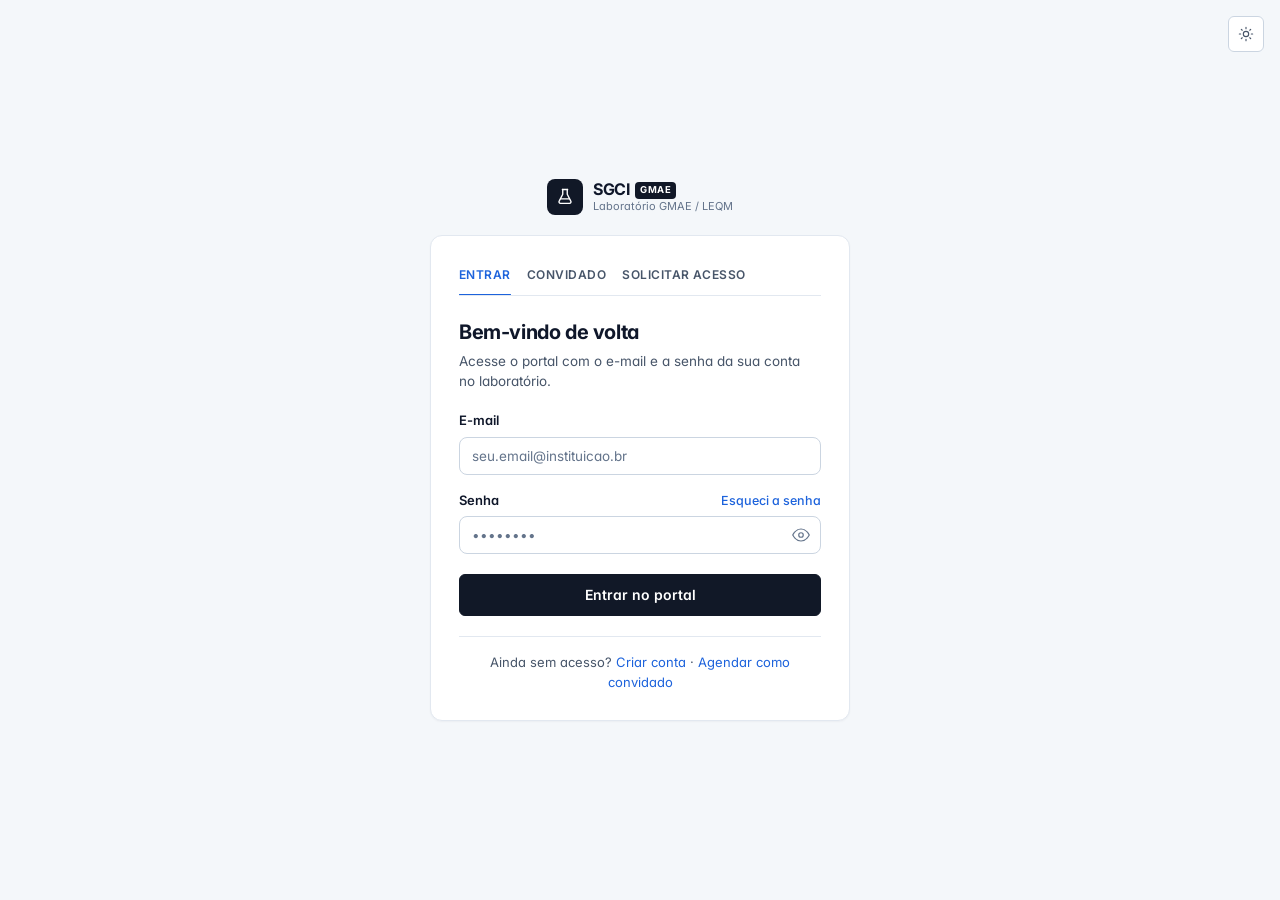
==== commit 25698984: "frontend" ====
--- a/index.html
+++ b/index.html
@@ -6,16 +6,16 @@
     <title>Entrar · SGCI / GMAE</title>
 
     <meta name="color-scheme" content="light dark">
-    <meta name="theme-color" content="#F6F7F9">
+    <meta name="theme-color" content="#F4F7FA">
     <script>try { var t = localStorage.getItem('sgci-theme-v3'); if (t === 'light' || t === 'dark') document.documentElement.dataset.theme = t; if (localStorage.getItem('sgci-densidade') === 'bancada') document.documentElement.dataset.densidade = 'bancada'; } catch (e) {}</script>
 
     <link rel="preconnect" href="https://fonts.googleapis.com">
     <link rel="preconnect" href="https://fonts.gstatic.com" crossorigin>
-    <link rel="stylesheet" href="https://fonts.googleapis.com/css2?family=Geist:wght@400;500;600&family=Geist+Mono:wght@400;500;600&display=swap">
-    <link rel="stylesheet" href="tokens.css?v=2">
-    <link rel="stylesheet" href="css/global.css?v=20">
-    <link rel="stylesheet" href="css/layout.css?v=20">
-    <link rel="stylesheet" href="css/components.css?v=20">
+    <link rel="stylesheet" href="https://fonts.googleapis.com/css2?family=Inter:wght@400;500;600;700&display=swap">
+    <link rel="stylesheet" href="tokens.css?v=4">
+    <link rel="stylesheet" href="css/global.css?v=22">
+    <link rel="stylesheet" href="css/layout.css?v=22">
+    <link rel="stylesheet" href="css/components.css?v=22">
 </head>
 <body>
     <main class="auth-shell">
@@ -26,6 +26,13 @@
         </div>
 
         <div class="auth-container">
+            <header class="auth-hero-brand">
+                <span class="auth-logo-mark" aria-hidden="true"><svg aria-hidden="true" focusable="false" width="18" height="18" viewBox="0 0 24 24" fill="none" stroke="currentColor" stroke-width="1.8" stroke-linecap="round" stroke-linejoin="round"><path d="M9 2v6.34L4.24 17.5A2 2 0 0 0 6 20.5h12a2 2 0 0 0 1.76-3L15 8.34V2"/><path d="M8.5 2h7"/><path d="M6.5 14.5h11"/></svg></span>
+                <span class="brand-text">
+                    <span class="brand-line" translate="no"><span class="brand-mark">SGCI</span><span class="brand-chip">GMAE</span></span>
+                    <span class="brand-sub">Laboratório GMAE / LEQM</span>
+                </span>
+            </header>
 
             <section class="auth-panel login-card">
                 <nav class="auth-switcher" aria-label="Modo de acesso">
@@ -186,7 +193,7 @@
     </main>
 
     <script src="js/api.js?v=6"></script>
-    <script src="js/ui.js?v=3403"></script>
+    <script src="js/ui.js?v=3404"></script>
     <script src="js/salvaguardas.js?v=2"></script>
     <script src="js/auth.js?v=2004"></script>
     <script>
--- a/tokens.css
+++ b/tokens.css
@@ -1,37 +1,127 @@
 /* ==========================================
    TOKENS DO DESIGN SYSTEM (design-system-enforcer)
-   Fonte única de cor, borda e raio. Não declare estes valores em outro lugar.
+   Fonte única de cor, borda, raio, sombra, tipografia e espaçamento.
+   Referência visual: painel de projeto claro — canvas cinza-azulado,
+   cards brancos com bordas secas, azul royal de marca, ação primária grafite.
+   Pares de texto conferidos para WCAG AA (≥ 4.5:1).
    ========================================== */
 :root {
-    /* Superfícies */
-    --bg-canvas: #F6F7F9;
-    --bg-surface: #FFFFFF;
-    --bg-subtle: #ECEEF2;
+    /* Superfícies e camadas */
+    --bg-canvas: #F4F7FA;        /* área de trabalho atrás dos cards */
+    --bg-surface: #FFFFFF;       /* sidebar, topbar, cards, painéis, modais, tabelas */
+    --bg-subtle: #F1F5F9;        /* caixas de destaque, cabeçalho de tabela, botão neutro preenchido */
+    --bg-input: #EBF0F5;         /* campo de busca e controles da barra de filtros */
+    --bg-inset: #F4F7FA;         /* bloco interno de informações-chave dos cards */
+    --bg-hover: #F8FAFC;         /* hover de linhas, itens e cards clicáveis */
 
     /* Bordas */
-    --border-subtle: #E1E4EA;
-    --border-strong: #C2C8D2;
+    --border-subtle: #E2E8F0;    /* sidebar, topbar, cards, divisórias */
+    --border-soft: #E5E9F0;      /* divisórias dentro de caixas internas */
+    --border-strong: #CBD5E1;    /* botões secundários e controles */
+    --border-control: #94A3B8;   /* contorno de checkbox/radio e hover de inputs (≥ 3:1) */
 
     /* Texto */
-    --text-primary: #111318;
-    --text-secondary: #47505E;
-    --text-muted: #6E7787;
+    --text-primary: #0F172A;     /* títulos e valores principais */
+    --text-secondary: #475569;   /* textos secundários e abas inativas */
+    --text-muted: #64748B;       /* micro-labels em caixa alta e metadados */
+    --text-on-dark: #FFFFFF;     /* texto sobre a ação primária grafite */
 
-    /* Ação e marca */
-    --accent-primary: #111318;
-    --accent-hover: #272C36;
-    --accent-brand: #0F52BA;
-    --accent-brand-bg: #EEF4FC;
+    /* Marca e ação */
+    --accent-brand: #1D63DC;     /* aba ativa, links, contadores, foco, item ativo */
+    --accent-brand-hover: #174EB0;
+    --accent-brand-bg: #EEF4FF;  /* fundo suave do azul (item ativo, botão suave) */
+    --accent-brand-border: #C7D9FB;
+    --accent-primary: #111827;   /* botão de criação "+ Novo" */
+    --accent-hover: #1F2937;
+    --accent-violet: #6D4AE0;    /* avatar de iniciais (variação) */
+    --rating: #F59E0B;           /* estrela de avaliação — só ícone, sempre com número ao lado */
 
-    /* Estados */
-    --success-text: #146C43;
-    --success-bg: #EBF7F0;
-    --warning-text: #9A5B00;
-    --warning-bg: #FEF5E7;
-    --danger-text: #B42318;
-    --danger-bg: #FEF0EF;
+    /* Status suaves: texto sobre fundo do próprio estado */
+    --success-text: #15803D;
+    --success-bg: #DCFCE7;
+    --success-border: #BBF7D0;
+    --success-solid: #16A34A;    /* ponto de status (não-texto) */
+    --warning-text: #B45309;
+    --warning-bg: #FEF3C7;
+    --warning-border: #FDE68A;
+    --warning-solid: #F59E0B;
+    --danger-text: #B91C1C;
+    --danger-bg: #FEE2E2;
+    --danger-border: #FECACA;
+    --danger-solid: #DC2626;     /* badge de notificação com texto branco */
+
+    /* Sobreposição de modais */
+    --overlay: rgb(15 23 42 / 0.40);
 
     /* Raios */
-    --radius-sm: 4px;
-    --radius-md: 6px;
+    --radius-sm: 6px;            /* botões, chips de categoria, itens de menu */
+    --radius-md: 8px;            /* inputs, caixas internas de card */
+    --radius-card: 12px;         /* cards, painéis, modais */
+    --radius-pill: 999px;        /* SÓ badges de status, contadores, toggles e avatares */
+
+    /* Sombras (as únicas permitidas) */
+    --shadow-card: 0 1px 2px rgba(15, 23, 42, 0.04);
+    --shadow-pop: 0 10px 28px -12px rgba(15, 23, 42, 0.18), 0 0 0 1px rgba(15, 23, 42, 0.05);
+
+    /* Tipografia */
+    --font-sans: 'Inter', system-ui, -apple-system, 'Segoe UI', Roboto, Arial, sans-serif;
+    --font-code: ui-monospace, SFMono-Regular, 'Cascadia Mono', Menlo, Consolas, monospace;
+
+    /* Espaçamento (grade de 4px) */
+    --space-1: 4px;
+    --space-2: 8px;
+    --space-3: 12px;
+    --space-4: 16px;
+    --space-5: 20px;
+    --space-6: 24px;
+    --space-7: 28px;
+    --space-8: 32px;
+    --space-10: 40px;
+    --space-12: 48px;
 }
+
+/* ==========================================
+   MODO ESCURO (botão de tema) — mesmos tokens, valores escuros.
+   Só em tela: na impressão valem sempre os tokens claros acima.
+   ========================================== */
+@media screen {
+    [data-theme="dark"] {
+        --bg-canvas: #0B1120;
+        --bg-surface: #111827;
+        --bg-subtle: #1A2333;
+        --bg-input: #1A2333;
+        --bg-inset: #0F1726;
+        --bg-hover: #162032;
+        --border-subtle: #243044;
+        --border-soft: #2A364B;
+        --border-strong: #364257;
+        --border-control: #64748B;
+        --text-primary: #F1F5F9;
+        --text-secondary: #CBD5E1;
+        --text-muted: #94A3B8;
+        --text-on-dark: #0F172A;
+        --accent-brand: #7AA7F7;
+        --accent-brand-hover: #A3C2FA;
+        --accent-brand-bg: #16243F;
+        --accent-brand-border: #2A4677;
+        --accent-primary: #F1F5F9;
+        --accent-hover: #CBD5E1;
+        --accent-violet: #9A85F2;
+        --rating: #FBBF24;
+        --success-text: #4ADE80;
+        --success-bg: #0F2A1B;
+        --success-border: #1B4D30;
+        --success-solid: #22C55E;
+        --warning-text: #FBBF24;
+        --warning-bg: #2B200B;
+        --warning-border: #5B4410;
+        --warning-solid: #F59E0B;
+        --danger-text: #F87171;
+        --danger-bg: #2D1215;
+        --danger-border: #5C2226;
+        --danger-solid: #EF4444;
+        --overlay: rgb(2 6 23 / 0.66);
+        --shadow-card: none;
+        --shadow-pop: 0 0 0 1px var(--border-strong);
+    }
+}
--- a/css/global.css
+++ b/css/global.css
@@ -1,31 +1,21 @@
 /* ==========================================
-   VARIÁVEIS E BASE DO SISTEMA
-   Cores, bordas e raios vêm de tokens.css (design-system-enforcer).
-   Este arquivo só define aliases semânticos, espaçamento e tipografia.
+   BASE DO SISTEMA
+   Cores, bordas, raios e fontes vêm de tokens.css (design-system-enforcer).
+   Aqui ficam: escala tipográfica, medidas de layout, aliases semânticos
+   usados pelos componentes e pelo JS, reset e utilitários.
    ========================================== */
 :root {
-    --font-sans: 'Geist', -apple-system, BlinkMacSystemFont, 'Segoe UI', Roboto, Arial, sans-serif;
-    --font-serif: 'Geist', -apple-system, BlinkMacSystemFont, 'Segoe UI', Roboto, Arial, sans-serif;
-    --font-mono: 'Geist Mono', ui-monospace, SFMono-Regular, Menlo, Consolas, monospace;
-
-    /* Espaçamento (base 4) */
-    --space-1: 4px;
-    --space-2: 8px;
-    --space-3: 12px;
-    --space-4: 16px;
-    --space-5: 20px;
-    --space-6: 24px;
-    --space-7: 28px;
-    --space-8: 32px;
-    --space-10: 40px;
-    --space-12: 48px;
-
-    /* Raios: aliases legados apontando para tokens.css (--radius-sm / --radius-md) */
+    /* Família tabular: "mono" do sistema = Inter com algarismos de largura fixa */
+    --font-mono: var(--font-sans);
+    --font-serif: var(--font-sans);
+
+    /* Raios — aliases legados */
     --radius-xs: var(--radius-sm);
     --radius: var(--radius-md);
-    --radius-lg: var(--radius-md);
-
-    /* Tipografia */
+    --radius-lg: var(--radius-card);
+
+    /* Escala tipográfica */
+    --fs-micro: 11px;
     --fs-2xs: 11px;
     --fs-xs: 12px;
     --fs-sm: 13px;
@@ -33,7 +23,8 @@
     --fs-md: 15px;
     --fs-lg: 17px;
     --fs-xl: 20px;
-    --fs-2xl: 24px;
+    --fs-2xl: 22px;
+    --fs-kpi: 24px;
 
     /* Alturas de controles */
     --ctrl-sm: 32px;
@@ -41,19 +32,20 @@
     --ctrl-lg: 42px;
 
     /* Layout */
-    --sidebar-w: 252px;
-    --topbar-h: 62px;
-    --content-max: 1300px;
-
-    /* Transições fluidas */
+    --sidebar-w: 248px;
+    --topbar-h: 60px;
+    --content-max: 1280px;
+
+    /* Movimento */
     --ease: cubic-bezier(0.22, 1, 0.36, 1);
-    --t-fast: 150ms;
+    --t-fast: 140ms;
     --t-base: 220ms;
-    --transition-fast: 150ms cubic-bezier(0.22, 1, 0.36, 1);
-    --transition-smooth: 240ms cubic-bezier(0.22, 1, 0.36, 1);
+    --transition-fast: 140ms cubic-bezier(0.22, 1, 0.36, 1);
+    --transition-smooth: 220ms cubic-bezier(0.22, 1, 0.36, 1);
 
     /* Camadas */
     --z-sidebar: 40;
+    --z-topbar: 30;
     --z-modal: 1000;
     --z-modal-top: 10050;
     --z-palette: 11000;
@@ -61,20 +53,18 @@
 }
 
 /* ==========================================
-   CAMADA SEMÂNTICA — mapeia os nomes usados nos componentes para tokens.css.
-   Padrão (sem data-theme) e [data-theme="light"]: paleta do design system.
-   Sem gradientes, sem brilhos, sem sombras difusas.
+   CAMADA SEMÂNTICA — nomes curtos usados por componentes, calendário e JS.
+   Todos apontam para tokens.css; nenhum valor de cor mora aqui.
    ========================================== */
 :root,
-[data-theme="light"] {
-    color-scheme: light;
-
+[data-theme="light"],
+[data-theme="dark"] {
     --bg: var(--bg-canvas);
     --surface: var(--bg-surface);
     --surface-2: var(--bg-subtle);
-    --surface-3: var(--bg-subtle);
-    --surface-sunk: var(--bg-subtle);
-    --surface-hover: var(--bg-subtle);
+    --surface-3: var(--bg-input);
+    --surface-sunk: var(--bg-canvas);
+    --surface-hover: var(--bg-hover);
 
     --line: var(--border-subtle);
     --line-strong: var(--border-strong);
@@ -87,66 +77,38 @@
 
     --accent: var(--accent-brand);
     --accent-solid: var(--accent-brand);
-    --accent-ink: var(--bg-surface);
+    --accent-ink: var(--text-on-dark);
     --accent-tint: var(--accent-brand-bg);
-    --accent-border: color-mix(in srgb, var(--accent-brand) 28%, var(--accent-brand-bg));
+    --accent-border: var(--accent-brand-border);
 
     --success: var(--success-text);
     --success-ink: var(--success-text);
     --success-tint: var(--success-bg);
-    --success-border: color-mix(in srgb, var(--success-text) 28%, var(--success-bg));
 
     --warning: var(--warning-text);
     --warning-ink: var(--warning-text);
     --warning-tint: var(--warning-bg);
-    --warning-border: color-mix(in srgb, var(--warning-text) 28%, var(--warning-bg));
 
     --danger: var(--danger-text);
     --danger-ink: var(--danger-text);
     --danger-tint: var(--danger-bg);
-    --danger-border: color-mix(in srgb, var(--danger-text) 28%, var(--danger-bg));
 
     --info: var(--accent-brand);
     --info-ink: var(--accent-brand);
     --info-tint: var(--accent-brand-bg);
-    --info-border: color-mix(in srgb, var(--accent-brand) 28%, var(--accent-brand-bg));
-
-    --overlay: rgb(17 19 24 / 0.45);
-}
-
-/* ==========================================
-   MODO ESCURO (opcional, via botão de tema) — mesmos nomes de token,
-   valores escuros e planos. Sem gradientes nem brilhos.
-   ========================================== */
-[data-theme="dark"] {
-    color-scheme: dark;
-
-    --bg-canvas: #0E1014;
-    --bg-surface: #16191F;
-    --bg-subtle: #1E222A;
-    --border-subtle: #2A2F38;
-    --border-strong: #3D4450;
-    --text-primary: #F2F4F7;
-    --text-secondary: #B4BBC6;
-    --text-muted: #8B93A1;
-    --accent-primary: #F2F4F7;
-    --accent-hover: #D5D9E0;
-    --accent-brand: #6EA2F0;
-    --accent-brand-bg: #17243A;
-    --success-text: #5CC98E;
-    --success-bg: #13261C;
-    --warning-text: #E3A84A;
-    --warning-bg: #2A2112;
-    --danger-text: #F0857A;
-    --danger-bg: #2D1715;
-
-    --overlay: rgb(0 0 0 / 0.6);
+    --info-border: var(--accent-brand-border);
+}
+
+:root, [data-theme="light"] { color-scheme: light; }
+@media screen {
+    [data-theme="dark"] { color-scheme: dark; }
 }
 
 /* ==========================================
    MODO BANCADA (letras e controles maiores)
    ========================================== */
 [data-densidade="bancada"] {
+    --fs-micro: 12px;
     --fs-2xs: 12px;
     --fs-xs: 13px;
     --fs-sm: 14px;
@@ -155,13 +117,13 @@
     --fs-lg: 18px;
     --fs-xl: 22px;
     --fs-2xl: 24px;
-
-    --ctrl-sm: 34px;
-    --ctrl-md: 40px;
-    --ctrl-lg: 44px;
-
-    --sidebar-w: 250px;
-    --topbar-h: 54px;
+    --fs-kpi: 28px;
+
+    --ctrl-sm: 36px;
+    --ctrl-md: 42px;
+    --ctrl-lg: 46px;
+
+    --sidebar-w: 264px;
 }
 
 /* ==========================================
@@ -174,42 +136,47 @@
 }
 
 html {
+    scroll-padding-top: calc(var(--topbar-h) + 8px);
     -webkit-tap-highlight-color: transparent;
     -webkit-text-size-adjust: 100%;
 }
 
 html, body {
     min-height: 100%;
-    background-color: var(--bg);
-    color: var(--text);
+    background-color: var(--bg-canvas);
+    color: var(--text-primary);
     font-family: var(--font-sans);
     font-size: var(--fs-base);
-    line-height: 1.45;
+    font-feature-settings: "cv11", "ss01";
+    line-height: 1.5;
+    -webkit-font-smoothing: antialiased;
+    -moz-osx-font-smoothing: grayscale;
     overflow-x: hidden;
-    overflow-y: auto;
-    -webkit-overflow-scrolling: touch;
 }
 
 h1, h2, h3, h4, h5, h6 {
-    color: var(--text);
+    color: var(--text-primary);
     font-family: var(--font-sans);
     font-weight: 600;
     line-height: 1.25;
+    letter-spacing: -0.01em;
     text-wrap: balance;
 }
 
-h1 { font-size: var(--fs-xl); }
+h1 { font-size: var(--fs-2xl); font-weight: 700; letter-spacing: -0.02em; }
 h2 { font-size: var(--fs-lg); }
 h3 { font-size: var(--fs-md); }
 h4 { font-size: var(--fs-base); }
 
-p { color: var(--text-2); }
+p { color: var(--text-secondary); }
 
 a {
-    color: var(--accent);
+    color: var(--accent-brand);
     text-decoration: none;
+    border-radius: 2px;
 }
 a:hover {
+    color: var(--accent-brand-hover);
     text-decoration: underline;
     text-underline-offset: 2px;
 }
@@ -223,7 +190,7 @@
 
 button, [role="button"], select, label[for], summary { touch-action: manipulation; }
 
-input[type="checkbox"], input[type="radio"], input[type="range"] { accent-color: var(--accent-primary); }
+input[type="checkbox"], input[type="radio"], input[type="range"] { accent-color: var(--accent-brand); }
 
 ::selection { background: var(--accent-brand-bg); color: var(--text-primary); }
 
@@ -234,37 +201,35 @@
 
 code, pre, kbd, .mono {
     font-family: var(--font-mono);
-}
+    font-variant-numeric: tabular-nums;
+}
+code, pre { font-family: var(--font-code); font-size: 0.92em; }
 
 kbd {
     display: inline-flex;
     align-items: center;
     justify-content: center;
-    min-width: 18px;
-    height: 18px;
-    padding: 0 4px;
+    min-width: 20px;
+    height: 20px;
+    padding: 0 5px;
     font-size: 11px;
-    color: var(--muted);
-    background: var(--surface-2);
-    border: 1px solid var(--line-strong);
-    border-radius: var(--radius-xs);
+    font-weight: 500;
+    color: var(--text-secondary);
+    background: var(--bg-surface);
+    border: 1px solid var(--border-subtle);
+    border-radius: 4px;
 }
 
 hr {
     border: 0;
-    border-top: 1px solid var(--line);
+    border-top: 1px solid var(--border-subtle);
     margin: var(--space-4) 0;
 }
 
 /* ==========================================
-   CLASSES DE ESTADO E UTILITÁRIOS (SEM EFEITOS)
-   ========================================== */
-.fade-in { /* sem animação de entrada */ }
-
-.skeleton {
-    background: var(--surface-2);
-    border-radius: var(--radius-xs);
-}
+   UTILITÁRIOS DE ESTADO
+   ========================================== */
+.fade-in { /* sem animação de entrada (regra: movimento só em resposta a ação) */ }
 
 .hidden { display: none !important; }
 .sr-only {
@@ -279,39 +244,71 @@
     border: 0;
 }
 
-.text-default   { color: var(--text); }
-.text-secondary { color: var(--text-2); }
-.text-muted     { color: var(--muted); }
-.text-faint     { color: var(--faint); }
-.text-primary   { color: var(--accent); }
-.text-success   { color: var(--success); }
-.text-warning   { color: var(--warning); }
-.text-danger    { color: var(--danger); }
-.text-info      { color: var(--info); }
+/* Esqueleto de carregamento: bloco plano com pulso de opacidade discreto */
+.skeleton {
+    display: block;
+    background: var(--bg-input);
+    border-radius: 4px;
+    animation: skeleton-pulse 1.4s ease-in-out infinite;
+}
+@keyframes skeleton-pulse {
+    0%, 100% { opacity: 1; }
+    50% { opacity: 0.55; }
+}
+
+/* ==========================================
+   UTILITÁRIOS DE TEXTO
+   ========================================== */
+.text-default   { color: var(--text-primary); }
+.text-secondary { color: var(--text-secondary); }
+.text-muted     { color: var(--text-muted); }
+.text-faint     { color: var(--text-muted); }
+.text-primary   { color: var(--accent-brand); }
+.text-success   { color: var(--success-text); }
+.text-warning   { color: var(--warning-text); }
+.text-danger    { color: var(--danger-text); }
+.text-info      { color: var(--accent-brand); }
 
 .text-xs     { font-size: var(--fs-xs); }
 .text-small  { font-size: var(--fs-sm); }
 .text-lg     { font-size: var(--fs-lg); }
 .font-bold   { font-weight: 600; }
 .font-medium { font-weight: 500; }
-.tabular     { font-variant-numeric: tabular-nums; }
+.tabular,
 table, time, .mono, code, kbd { font-variant-numeric: tabular-nums; }
 .truncate    { white-space: nowrap; overflow: hidden; text-overflow: ellipsis; }
 .pre-wrap    { white-space: pre-wrap; word-break: break-word; }
 .break-words { word-break: break-word; }
-
-/* Rótulo de contexto acima de um título: frase curta, sem caixa-alta */
+.clamp {
+    display: -webkit-box;
+    -webkit-line-clamp: 2;
+    -webkit-box-orient: vertical;
+    overflow: hidden;
+}
+
+/* Micro-label: metadados, rótulos de KPI, grupos e cabeçalhos de tabela */
+.micro {
+    font-size: var(--fs-micro);
+    font-weight: 600;
+    letter-spacing: 0.05em;
+    text-transform: uppercase;
+    color: var(--text-muted);
+    line-height: 1.3;
+}
+
+/* Rótulo de contexto (fora do cabeçalho da página vira micro-label) */
 .eyebrow {
     display: block;
-    font-size: var(--fs-xs);
-    font-weight: 500;
-    color: var(--text-secondary);
-}
-.eyebrow::first-letter { text-transform: uppercase; }
+    font-size: var(--fs-micro);
+    font-weight: 600;
+    letter-spacing: 0.05em;
+    text-transform: uppercase;
+    color: var(--text-muted);
+}
 
 .meta {
     font-size: var(--fs-xs);
-    color: var(--muted);
+    color: var(--text-muted);
     font-variant-numeric: tabular-nums;
 }
 
@@ -323,20 +320,28 @@
     z-index: var(--z-toast);
     padding: 8px 12px;
     background: var(--accent-primary);
-    color: var(--bg-surface);
+    color: var(--text-on-dark);
     border-radius: var(--radius-sm);
     font-weight: 600;
     transform: translateY(-200%);
 }
 .skip-link:focus-visible { transform: none; text-decoration: none; }
 
+/* Movimento reduzido: sem transições (nenhum JS depende de transitionend).
+   "transition: none" em vez de duração mínima evita que filhos herdem
+   visibility em transição e fiquem ocultos dentro de um pai já visível. */
 @media (prefers-reduced-motion: reduce) {
     *, *::before, *::after {
-        transition-duration: 0.01ms !important;
+        animation-duration: 0.01ms !important;
+        animation-iteration-count: 1 !important;
+        transition: none !important;
         scroll-behavior: auto !important;
     }
 }
 
+/* ==========================================
+   UTILITÁRIOS DE LAYOUT
+   ========================================== */
 .stack-xs > * + * { margin-top: var(--space-1); }
 .stack-sm > * + * { margin-top: var(--space-2); }
 .stack-md > * + * { margin-top: var(--space-4); }
@@ -367,18 +372,21 @@
 .mb-md { margin-bottom: var(--space-4); }
 .mb-lg { margin-bottom: var(--space-6); }
 
+/* ==========================================
+   IMPRESSÃO
+   ========================================== */
 @media print {
     .sidebar, .top-bar, .topbar, .sidebar-backdrop, .toast-region, #toast-container, .cmdk-overlay,
-    .page-actions, .toolbar, .pagination, .row-actions, .doc-toolbar {
+    .page-actions, .toolbar, .pagination, .row-actions, .doc-toolbar, .item-card-actions {
         display: none !important;
     }
     html, body, .app-layout, .dashboard-layout, .main-content, .main-wrapper, .content-area {
         height: auto !important;
         overflow: visible !important;
-        background: #fff !important;
-        color: #000 !important;
+        background: var(--bg-surface) !important;
+        color: var(--text-primary) !important;
         padding: 0 !important;
     }
-    .doc-viewer { position: static !important; padding: 0 !important; background: #fff !important; }
-    .doc-page { box-shadow: none !important; padding: 0 !important; max-width: none !important; }
-}
+    .doc-viewer { position: static !important; padding: 0 !important; background: var(--bg-surface) !important; }
+    .doc-page { box-shadow: none !important; padding: 0 !important; max-width: none !important; border: 0 !important; }
+}
--- a/css/layout.css
+++ b/css/layout.css
@@ -1,5 +1,6 @@
 /* ==========================================
-   ESTRUTURA DO SISTEMA (LAYOUT SIMPLES E DIRETO)
+   SHELL DO SISTEMA
+   Sidebar branca fixa + topbar branca + canvas cinza-azulado.
    ========================================== */
 .app-layout,
 .dashboard-layout {
@@ -9,11 +10,11 @@
     min-height: 100dvh;
     width: 100%;
     padding-left: var(--sidebar-w);
-    background: var(--bg);
+    background: var(--bg-canvas);
 }
 
 /* ==========================================
-   BARRA LATERAL — ESTILO AGENT ENGINE PORTAL
+   SIDEBAR
    ========================================== */
 .sidebar {
     width: var(--sidebar-w);
@@ -25,9 +26,8 @@
     left: 0;
     height: 100vh;
     height: 100dvh;
-    overflow-y: auto;
-    background: var(--surface);
-    border-right: 1px solid var(--line);
+    background: var(--bg-surface);
+    border-right: 1px solid var(--border-subtle);
     z-index: var(--z-sidebar);
     user-select: none;
 }
@@ -35,31 +35,30 @@
 .sidebar-header,
 .sidebar-brand {
     height: var(--topbar-h);
-    display: flex;
-    align-items: center;
-    gap: 12px;
-    padding: 0 var(--space-4);
-    border-bottom: 1px solid var(--line);
+    flex-shrink: 0;
+    display: flex;
+    align-items: center;
+    gap: 10px;
+    padding: 0 var(--space-5);
 }
 
 .brand {
     display: inline-flex;
     align-items: center;
     gap: 10px;
-    color: var(--text);
+    color: var(--text-primary);
     text-decoration: none;
 }
 
 .brand-glyph {
-    width: 34px;
-    height: 34px;
-    border-radius: var(--radius-sm);
+    width: 30px;
+    height: 30px;
+    border-radius: var(--radius-md);
     display: inline-flex;
     align-items: center;
     justify-content: center;
     background: var(--accent-primary);
-    color: var(--bg-surface);
-    border: 1px solid var(--accent-primary);
+    color: var(--text-on-dark);
     flex-shrink: 0;
 }
 
@@ -71,112 +70,78 @@
     min-width: 0;
 }
 
+.brand-line {
+    display: inline-flex;
+    align-items: center;
+    gap: 6px;
+}
+
 .brand-mark {
-    font-size: 14.5px;
-    font-weight: 600;
-    letter-spacing: -0.02em;
-    color: var(--text);
+    font-size: 16px;
+    font-weight: 700;
+    letter-spacing: -0.03em;
+    color: var(--text-primary);
+}
+
+.brand-chip {
+    display: inline-flex;
+    align-items: center;
+    height: 17px;
+    padding: 0 5px;
+    border-radius: 4px;
+    background: var(--accent-primary);
+    color: var(--text-on-dark);
+    font-size: 9.5px;
+    font-weight: 700;
+    letter-spacing: 0.06em;
 }
 
 .brand-sub {
     font-size: 11px;
-    color: var(--muted);
-}
-
-/* Busca / comandos na sidebar */
-.search-trigger {
-    display: flex;
-    align-items: center;
-    gap: 8px;
-    margin: var(--space-3) var(--space-3) var(--space-1);
-    height: 36px;
-    padding: 0 12px;
-    border: 1px solid var(--line-strong);
-    border-radius: var(--radius-sm);
-    background: var(--surface-2);
-    color: var(--muted);
-    font-size: 12.5px;
-    cursor: pointer;
-    transition: border-color var(--t-fast), color var(--t-fast), background-color var(--t-fast);
-}
-
-.search-trigger:hover {
-    border-color: var(--text-muted);
-    background: var(--bg-surface);
-    color: var(--text);
-}
-
-.search-trigger .label {
-    flex: 1;
-    text-align: left;
-}
-
-.search-trigger .keys {
-    display: inline-flex;
-    gap: 3px;
-}
-
-.sys-status {
-    display: inline-flex;
-    align-items: center;
-    gap: 6px;
-    padding: 2px 8px;
-    border-radius: var(--radius);
-    background: var(--surface-2);
-    border: 1px solid var(--line);
-    font-size: 11px;
-    color: var(--muted);
-    font-variant-numeric: tabular-nums;
-}
-
-.sys-status .dot {
-    width: 6px;
-    height: 6px;
-    border-radius: 50%;
-    background: var(--success);
-}
-
-.sys-status.is-offline .dot {
-    background: var(--danger);
-}
-.sys-status.is-offline {
-    color: var(--danger);
-    border-color: var(--danger);
+    color: var(--text-muted);
+    white-space: nowrap;
+    overflow: hidden;
+    text-overflow: ellipsis;
 }
 
 .nav-links,
 .sidebar-nav {
     flex: 1;
     overflow-y: auto;
-    padding: var(--space-3);
+    overscroll-behavior: contain;
+    padding: var(--space-2) var(--space-3) var(--space-4);
 }
 
 .sidebar-nav ul {
     list-style: none;
     display: flex;
     flex-direction: column;
-    gap: 4px;
-}
-
+    gap: 2px;
+}
+
+/* Grupos da navegação: micro-label em caixa alta */
 .nav-section-label,
 .nav-group {
-    padding: var(--space-4) 11px 4px;
-    font-size: 12px;
-    font-weight: 500;
+    padding: var(--space-5) 10px 6px;
+    font-size: var(--fs-micro);
+    font-weight: 600;
+    letter-spacing: 0.05em;
+    text-transform: uppercase;
     color: var(--text-muted);
 }
+.sidebar-nav ul > .nav-group:first-child { padding-top: var(--space-2); }
 
 .nav-item {
     width: 100%;
     display: flex;
     align-items: center;
     gap: 10px;
-    height: 34px;
-    padding: 0 11px;
-    border: 1px solid transparent;
+    height: 36px;
+    padding: 0 10px;
+    border: 0;
     border-radius: var(--radius-sm);
     background: transparent;
-    color: var(--text-2);
+    color: var(--text-secondary);
     font-size: 13.5px;
     font-weight: 500;
     text-align: left;
@@ -185,10 +150,10 @@
     transition: background-color var(--t-fast), color var(--t-fast);
 }
 
-[data-densidade="bancada"] .nav-item { height: 42px; }
+[data-densidade="bancada"] .nav-item { height: 44px; }
 
 .nav-item .icon {
-    color: var(--muted);
+    color: var(--text-muted);
     transition: color var(--t-fast);
 }
 
@@ -200,65 +165,129 @@
     text-overflow: ellipsis;
 }
 
+.nav-item .nav-tag {
+    flex-shrink: 0;
+    height: 18px;
+    padding: 0 6px;
+    display: inline-flex;
+    align-items: center;
+    border-radius: var(--radius-pill);
+    background: var(--warning-bg);
+    color: var(--warning-text);
+    font-size: 10px;
+    font-weight: 600;
+    letter-spacing: 0.03em;
+    text-transform: uppercase;
+}
+
 .nav-item .nav-index,
 .nav-item kbd {
     font-size: 10px;
     font-variant-numeric: tabular-nums;
-    color: var(--faint);
+    color: var(--text-muted);
 }
 
 .nav-item:hover {
-    background: var(--bg-subtle);
-    color: var(--text);
-}
+    background: var(--bg-hover);
+    color: var(--text-primary);
+}
+.nav-item:hover .icon { color: var(--text-primary); }
 .nav-item:focus-visible { outline-offset: -2px; }
-.nav-item:hover .icon {
-    color: var(--text);
-}
 
 .nav-item.active {
     background: var(--accent-brand-bg);
-    border-color: var(--accent-brand-bg);
     color: var(--accent-brand);
     font-weight: 600;
 }
-
-.nav-item.active::before {
-    content: "";
+.nav-item.active .icon { color: var(--accent-brand); }
+
+/* Item com submenu expansível */
+.nav-parent { position: relative; }
+.nav-parent > .nav-item { padding-right: 36px; }
+
+.nav-expand {
     position: absolute;
-    left: -1px;
-    top: 7px;
-    bottom: 7px;
-    width: 2px;
-    border-radius: 0 2px 2px 0;
-    background: var(--accent-brand);
-}
-
-.nav-item.active .icon {
-    color: var(--accent);
-}
-
-/* Rodapé da barra lateral */
+    top: 4px;
+    right: 4px;
+    width: 28px;
+    height: 28px;
+    display: inline-flex;
+    align-items: center;
+    justify-content: center;
+    border: 0;
+    border-radius: var(--radius-sm);
+    background: transparent;
+    color: var(--text-muted);
+    cursor: pointer;
+    transition: background-color var(--t-fast), color var(--t-fast);
+}
+[data-densidade="bancada"] .nav-expand { top: 8px; }
+.nav-expand:hover { background: var(--bg-subtle); color: var(--text-primary); }
+.nav-expand:focus-visible { outline-offset: -2px; }
+.nav-expand .icon { transition: transform var(--t-base) var(--ease); }
+.nav-expand[aria-expanded="true"] .icon { transform: rotate(90deg); }
+.nav-parent > .nav-item.active ~ .nav-expand { color: var(--accent-brand); }
+
+.nav-sub {
+    list-style: none;
+    margin: 2px 0 4px 21px;
+    padding-left: 10px;
+    border-left: 1px solid var(--border-subtle);
+    display: flex;
+    flex-direction: column;
+    gap: 2px;
+}
+.nav-sub[hidden] { display: none; }
+
+.nav-subitem {
+    width: 100%;
+    display: flex;
+    align-items: center;
+    gap: 8px;
+    height: 30px;
+    padding: 0 10px;
+    border: 0;
+    border-radius: var(--radius-sm);
+    background: transparent;
+    color: var(--text-secondary);
+    font-size: 13px;
+    font-weight: 500;
+    text-align: left;
+    cursor: pointer;
+    transition: background-color var(--t-fast), color var(--t-fast);
+}
+[data-densidade="bancada"] .nav-subitem { height: 38px; }
+.nav-subitem:hover { background: var(--bg-hover); color: var(--text-primary); }
+.nav-subitem:focus-visible { outline-offset: -2px; }
+.nav-subitem[aria-current="page"] {
+    background: var(--accent-brand-bg);
+    color: var(--accent-brand);
+    font-weight: 600;
+}
+
+/* Rodapé da sidebar: pessoa logada + ferramentas */
 .sidebar-footer {
-    margin: 0;
-    padding: var(--space-3);
-    border-top: 1px solid var(--line);
-    background: var(--surface);
-    display: flex;
-    align-items: center;
-    gap: 8px;
+    flex-shrink: 0;
+    margin: 0 var(--space-3) var(--space-3);
+    padding: 10px;
+    border: 1px solid var(--border-subtle);
+    border-radius: var(--radius-card);
+    background: var(--bg-surface);
+    display: flex;
+    align-items: center;
+    gap: 10px;
 }
 
 .user-avatar,
 .sidebar-footer .avatar {
-    width: 30px;
-    height: 30px;
-    border-radius: var(--radius-sm);
-    background: var(--accent-tint);
-    border: 1px solid var(--accent-border);
-    color: var(--accent-solid);
-    font-size: 11px;
-    font-weight: 600;
+    width: 32px;
+    height: 32px;
+    border-radius: var(--radius-pill);
+    background: var(--accent-brand-bg);
+    color: var(--accent-brand);
+    font-size: 11.5px;
+    font-weight: 700;
+    letter-spacing: 0.02em;
     display: inline-flex;
     align-items: center;
     justify-content: center;
@@ -270,15 +299,15 @@
 .sidebar-who {
     min-width: 0;
     flex: 1;
-    line-height: 1.25;
+    line-height: 1.3;
 }
 
 .user-name,
 .sidebar-user {
     display: block;
-    font-size: 12.5px;
+    font-size: 13px;
     font-weight: 600;
-    color: var(--text);
+    color: var(--text-primary);
     white-space: nowrap;
     overflow: hidden;
     text-overflow: ellipsis;
@@ -287,12 +316,13 @@
 .user-role,
 .sidebar-role {
     display: block;
-    font-size: 11px;
-    color: var(--muted);
+    font-size: 11.5px;
+    color: var(--text-muted);
     white-space: nowrap;
     overflow: hidden;
     text-overflow: ellipsis;
 }
+.sidebar-role::first-letter { text-transform: uppercase; }
 
 .sidebar-tools {
     display: flex;
@@ -301,13 +331,16 @@
     flex-shrink: 0;
 }
 
-.sidebar-tools .icon-btn[aria-pressed="true"] {
-    color: var(--accent);
-    background: var(--surface-2);
+/* Botão de alternância ligado (ex.: modo bancada) */
+.icon-btn[aria-pressed="true"],
+.icon-btn.bordered[aria-pressed="true"] {
+    color: var(--accent-brand);
+    background: var(--accent-brand-bg);
+    border-color: var(--accent-brand-border);
 }
 
 /* ==========================================
-   ÁREA PRINCIPAL E BARRA DO TOPO
+   ÁREA PRINCIPAL E TOPBAR
    ========================================== */
 .main-content,
 .main-wrapper {
@@ -317,22 +350,22 @@
     min-height: 100dvh;
     display: flex;
     flex-direction: column;
-    background-color: var(--bg);
+    background-color: var(--bg-canvas);
 }
 
 .top-bar,
 .topbar {
     position: sticky;
     top: 0;
-    z-index: 30;
-    min-height: var(--topbar-h);
+    z-index: var(--z-topbar);
+    height: var(--topbar-h);
     flex-shrink: 0;
     display: flex;
     align-items: center;
     justify-content: space-between;
-    gap: var(--space-3);
-    padding: 0 var(--space-6);
-    border-bottom: 1px solid var(--line);
+    gap: var(--space-4);
+    padding: 0 var(--space-8);
+    border-bottom: 1px solid var(--border-subtle);
     background: var(--bg-surface);
 }
 
@@ -345,32 +378,35 @@
 
 .menu-toggle {
     display: none;
-    width: 30px;
-    height: 30px;
+    width: 34px;
+    height: 34px;
     flex-shrink: 0;
     align-items: center;
     justify-content: center;
-    border: 1px solid var(--line);
-    border-radius: var(--radius);
-    background: var(--surface);
-    color: var(--text-2);
+    border: 1px solid var(--border-strong);
+    border-radius: var(--radius-sm);
+    background: var(--bg-surface);
+    color: var(--text-secondary);
     cursor: pointer;
 }
-
+.menu-toggle:hover { background: var(--bg-hover); color: var(--text-primary); }
+
+/* Breadcrumb: "SGCI / Tela atual" */
 .crumbs {
     display: flex;
     align-items: center;
     gap: 6px;
     font-size: 13px;
-    color: var(--muted);
+    font-weight: 500;
+    color: var(--text-secondary);
     min-width: 0;
 }
-
-.crumbs .sep { color: var(--faint); }
+.crumbs .icon { color: var(--text-muted); }
+.crumbs .sep { color: var(--border-strong); }
 
 .crumbs strong,
 .crumbs .current {
-    color: var(--text);
+    color: var(--text-primary);
     font-weight: 600;
     white-space: nowrap;
     overflow: hidden;
@@ -384,31 +420,95 @@
     flex-shrink: 0;
 }
 
+.topbar-divider {
+    width: 1px;
+    height: 24px;
+    margin: 0 var(--space-1);
+    background: var(--border-subtle);
+}
+
 .topbar-right .short { display: none; }
 
-@media (max-width: 640px) {
-    .topbar-right .long { display: none; }
-    .topbar-right .short { display: inline; }
-}
+/* Gatilho da paleta de comandos (busca global) */
+.search-trigger {
+    display: inline-flex;
+    align-items: center;
+    gap: 8px;
+    width: 260px;
+    height: 36px;
+    padding: 0 6px 0 12px;
+    border: 1px solid transparent;
+    border-radius: var(--radius-md);
+    background: var(--bg-input);
+    color: var(--text-muted);
+    font-size: 13px;
+    cursor: pointer;
+    transition: border-color var(--t-fast), background-color var(--t-fast), color var(--t-fast);
+}
+.search-trigger:hover {
+    border-color: var(--border-strong);
+    color: var(--text-secondary);
+}
+.search-trigger .label {
+    flex: 1;
+    text-align: left;
+    white-space: nowrap;
+    overflow: hidden;
+    text-overflow: ellipsis;
+}
+.search-trigger .keys {
+    display: inline-flex;
+    gap: 3px;
+}
+
+/* Indicador de conexão */
+.sys-status {
+    display: inline-flex;
+    align-items: center;
+    gap: 6px;
+    height: 28px;
+    padding: 0 10px;
+    border-radius: var(--radius-sm);
+    background: var(--bg-surface);
+    border: 1px solid var(--border-subtle);
+    font-size: 12px;
+    font-weight: 500;
+    color: var(--text-secondary);
+    font-variant-numeric: tabular-nums;
+}
+.sys-status .dot {
+    width: 6px;
+    height: 6px;
+    border-radius: 50%;
+    background: var(--success-solid);
+}
+.sys-status.is-offline {
+    color: var(--danger-text);
+    background: var(--danger-bg);
+    border-color: var(--danger-border);
+}
+.sys-status.is-offline .dot { background: var(--danger-solid); }
 
 .theme-toggle {
-    width: 32px;
-    height: 32px;
+    width: 36px;
+    height: 36px;
     display: inline-flex;
     align-items: center;
     justify-content: center;
-    border: 1px solid var(--line-strong);
-    border-radius: var(--radius);
-    background: var(--surface);
-    color: var(--text-2);
+    border: 1px solid var(--border-strong);
+    border-radius: var(--radius-sm);
+    background: var(--bg-surface);
+    color: var(--text-secondary);
     cursor: pointer;
-}
-
+    transition: background-color var(--t-fast), color var(--t-fast);
+}
 .theme-toggle:hover {
-    background: var(--surface-hover);
-    border-color: var(--text-muted);
-    color: var(--text);
-}
+    background: var(--bg-hover);
+    color: var(--text-primary);
+}
+
+/* Convidado não cria registros: sem botão "Novo" global */
+body[data-guest="true"] .guest-hide { display: none !important; }
 
 /* ==========================================
    ÁREA DE CONTEÚDO
@@ -417,7 +517,7 @@
     flex: 1;
     width: 100%;
     min-width: 0;
-    padding: var(--space-6) var(--space-6) var(--space-10);
+    padding: var(--space-7) var(--space-8) var(--space-12);
 }
 
 .content-area:focus { outline: none; }
@@ -428,35 +528,63 @@
     margin-right: auto;
 }
 
+/* Cabeçalho da página: título em negrito + chip de categoria + ações */
 .page-head {
     display: flex;
     justify-content: space-between;
-    align-items: flex-end;
+    align-items: flex-start;
     gap: var(--space-4);
     flex-wrap: wrap;
-    padding: 0 0 var(--space-4);
     margin-bottom: var(--space-6);
-    border-bottom: 1px solid var(--border-strong);
-}
-
+}
+
+.page-head > * { min-width: 0; }
+
+.page-head > div:first-child:not(.page-actions):not(.cluster) {
+    display: flex;
+    flex-wrap: wrap;
+    align-items: center;
+    gap: 6px 10px;
+    flex: 1 1 420px;
+}
+
+.page-head h1 {
+    order: 1;
+    overflow-wrap: anywhere;
+    font-size: var(--fs-2xl);
+    font-weight: 700;
+    letter-spacing: -0.02em;
+    line-height: 1.2;
+    color: var(--text-primary);
+}
+
+/* O eyebrow do cabeçalho vira um chip discreto ao lado do título */
 .page-head .eyebrow {
-    color: var(--text-secondary);
-}
-
-.page-head h1 {
-    font-size: var(--fs-2xl);
-    font-weight: 600;
-    letter-spacing: -0.02em;
-    line-height: 1.15;
-    margin-top: 2px;
-    color: var(--text-primary);
-}
+    order: 2;
+    display: inline-block;
+    height: 26px;
+    padding: 0 10px;
+    border: 1px solid var(--border-strong);
+    border-radius: var(--radius-sm);
+    background: var(--bg-surface);
+    font-size: 12px;
+    font-weight: 500;
+    line-height: 24px;
+    letter-spacing: 0;
+    text-transform: none;
+    color: var(--text-secondary);
+    white-space: nowrap;
+}
+.page-head .eyebrow::first-letter { text-transform: uppercase; }
+.page-head .eyebrow:empty { display: none; }
 
 .page-head .lede {
+    order: 3;
+    flex: 0 0 100%;
+    /* ocupa a linha inteira (nunca sobe para o lado do título), mas o texto para em ~78 caracteres */
+    padding-inline-end: max(0px, calc(100% - 78ch));
     font-size: var(--fs-base);
     color: var(--text-secondary);
-    margin-top: 6px;
-    max-width: 72ch;
     text-wrap: pretty;
 }
 
@@ -467,14 +595,22 @@
     flex-wrap: wrap;
 }
 
+/* Abas logo abaixo do cabeçalho ocupam a largura toda */
+.page-head + .tabs,
+.page-head + .tabs-nav { margin-top: calc(var(--space-2) * -1); }
+
+/* ==========================================
+   SEÇÕES (CARDS DE CONTEÚDO)
+   ========================================== */
 .section,
 .columns > section,
 .columns-main-aside > section,
 .stack-lg > section {
-    background-color: var(--surface);
-    border: 1px solid var(--line);
-    border-radius: var(--radius-md);
-    padding: var(--space-5);
+    background-color: var(--bg-surface);
+    border: 1px solid var(--border-subtle);
+    border-radius: var(--radius-card);
+    box-shadow: var(--shadow-card);
+    padding: var(--space-5) var(--space-6);
     margin-bottom: var(--space-5);
 }
 
@@ -495,10 +631,8 @@
     justify-content: space-between;
     align-items: center;
     flex-wrap: wrap;
-    gap: var(--space-3);
+    gap: var(--space-2) var(--space-3);
     margin-bottom: var(--space-4);
-    padding-bottom: 0;
-    border-bottom: none;
 }
 
 .section-head h2,
@@ -506,7 +640,7 @@
     font-size: var(--fs-md);
     font-weight: 600;
     letter-spacing: -0.01em;
-    color: var(--text);
+    color: var(--text-primary);
 }
 
 .columns {
@@ -514,6 +648,7 @@
     grid-template-columns: minmax(0, 1fr) minmax(0, 1fr);
     gap: var(--space-5);
     align-items: start;
+    margin-bottom: var(--space-5);
 }
 
 .columns-main-aside {
@@ -524,7 +659,7 @@
 }
 
 /* ==========================================
-   AUTENTICAÇÃO (SIMPLES E LIMPA)
+   AUTENTICAÇÃO
    ========================================== */
 .auth-single,
 .auth-shell {
@@ -534,8 +669,8 @@
     flex-direction: column;
     justify-content: flex-start;
     align-items: center;
-    padding: var(--space-8) var(--space-4);
-    background-color: var(--bg);
+    padding: var(--space-10) var(--space-4);
+    background-color: var(--bg-canvas);
     overflow-y: auto;
 }
 
@@ -551,32 +686,30 @@
 
 .auth-container {
     width: 100%;
-    max-width: 400px;
+    max-width: 420px;
     margin: auto 0;
     display: flex;
     flex-direction: column;
-    align-items: center;
-    gap: var(--space-4);
+    align-items: stretch;
+    gap: var(--space-5);
 }
 
 .auth-hero-brand {
     display: flex;
-    flex-direction: column;
-    align-items: center;
-    text-align: center;
-    gap: 8px;
+    align-items: center;
+    justify-content: center;
+    gap: 10px;
 }
 
 .auth-logo-mark {
     width: 36px;
     height: 36px;
-    border-radius: var(--radius);
+    border-radius: var(--radius-md);
     display: inline-flex;
     align-items: center;
     justify-content: center;
-    background: var(--surface);
-    color: var(--text);
-    border: 1px solid var(--line-strong);
+    background: var(--accent-primary);
+    color: var(--text-on-dark);
 }
 
 .auth-badge-pill {
@@ -587,56 +720,50 @@
     font-weight: 500;
     color: var(--text-secondary);
 }
-
-.auth-badge-pill .dot {
-    display: none;
-}
+.auth-badge-pill .dot { display: none; }
 
 .auth-panel {
     width: 100%;
-    max-width: 400px;
-    padding: 28px;
-    background: var(--surface);
-    border: 1px solid var(--line-strong);
-    border-radius: var(--radius-lg);
-}
-
+    padding: var(--space-7);
+    background: var(--bg-surface);
+    border: 1px solid var(--border-subtle);
+    border-radius: var(--radius-card);
+    box-shadow: var(--shadow-card);
+}
+
+/* Alternador de modo: abas com sublinhado, como no painel */
 .auth-switcher {
-    display: grid;
-    grid-template-columns: 1fr 1fr;
-    gap: 4px;
-    padding: 3px;
-    margin-bottom: var(--space-6);
-    background: var(--bg-subtle);
-    border: 1px solid var(--line);
-    border-radius: var(--radius-sm);
+    display: flex;
+    gap: var(--space-4);
+    margin: calc(var(--space-2) * -1) 0 var(--space-6);
+    border-bottom: 1px solid var(--border-subtle);
+    overflow-x: auto;
 }
 
 .auth-switch-btn {
     display: inline-flex;
     align-items: center;
-    justify-content: center;
-    height: 30px;
-    border: 1px solid transparent;
-    border-radius: calc(var(--radius-sm) - 1px);
-    font-size: 12.5px;
-    font-weight: 500;
-    color: var(--text-secondary);
+    height: 40px;
+    margin-bottom: -1px;
+    border-bottom: 2px solid transparent;
+    font-size: 12px;
+    font-weight: 600;
+    letter-spacing: 0.04em;
+    text-transform: uppercase;
+    color: var(--text-secondary);
+    white-space: nowrap;
     text-decoration: none !important;
-    transition: background-color var(--t-fast), color var(--t-fast);
-}
-
+    transition: color var(--t-fast), border-color var(--t-fast);
+}
 .auth-switch-btn:hover {
-    color: var(--text);
-    background: var(--bg-surface);
-}
-
+    color: var(--text-primary);
+    border-bottom-color: var(--border-strong);
+}
 .auth-switch-btn.active {
-    background: var(--bg-surface);
-    color: var(--text);
-    font-weight: 600;
-    border-color: var(--line-strong);
-}
+    color: var(--accent-brand);
+    border-bottom-color: var(--accent-brand);
+}
+.auth-switch-btn:focus-visible { outline-offset: -2px; border-radius: var(--radius-sm) var(--radius-sm) 0 0; }
 
 .auth-brand {
     display: inline-flex;
@@ -647,13 +774,13 @@
 
 .auth-panel h1 {
     font-size: 20px;
-    font-weight: 600;
-    letter-spacing: -0.015em;
-    color: var(--text);
+    font-weight: 700;
+    letter-spacing: -0.02em;
+    color: var(--text-primary);
     margin-bottom: 6px;
 }
 
-.auth-panel .eyebrow { margin-bottom: 4px; }
+.auth-panel .eyebrow { margin-bottom: 6px; }
 
 .auth-panel .lede {
     font-size: 13.5px;
@@ -669,10 +796,7 @@
     gap: var(--space-2);
 }
 
-.label-row a {
-    font-size: 12px;
-    color: var(--accent);
-}
+.label-row a { font-size: 12.5px; font-weight: 500; }
 
 .auth-inline-link {
     margin: -6px 0 var(--space-4);
@@ -683,17 +807,16 @@
 .auth-requirements {
     padding: 10px 12px;
     margin-bottom: var(--space-4);
-    border-radius: var(--radius);
-    background: var(--surface-2);
-    border: 1px solid var(--line);
-    font-size: 12px;
-    color: var(--text-2);
+    border-radius: var(--radius-md);
+    background: var(--bg-inset);
+    border: 1px solid var(--border-soft);
+    font-size: 12.5px;
+    color: var(--text-secondary);
 }
 
 .auth-panel .input-group input:not([type="checkbox"]):not([type="radio"]) {
-    height: var(--ctrl-md);
+    height: var(--ctrl-lg);
     font-size: 14px;
-    padding: 0 12px;
 }
 .auth-panel .input-group input.code-input { font-size: 18px; }
 
@@ -707,15 +830,15 @@
 .auth-foot {
     margin-top: var(--space-5);
     padding-top: var(--space-4);
-    border-top: 1px solid var(--line);
+    border-top: 1px solid var(--border-subtle);
     font-size: 13px;
     color: var(--text-secondary);
     text-align: center;
 }
 
 .auth-meta-footer {
-    font-size: 11px;
-    color: var(--muted);
+    font-size: 11.5px;
+    color: var(--text-muted);
     text-align: center;
 }
 
@@ -725,13 +848,13 @@
 .toast-region,
 #toast-container {
     position: fixed;
-    right: var(--space-4);
-    bottom: var(--space-4);
+    right: max(var(--space-5), env(safe-area-inset-right));
+    bottom: max(var(--space-5), env(safe-area-inset-bottom));
     z-index: var(--z-toast);
     display: flex;
     flex-direction: column;
     gap: var(--space-2);
-    max-width: 360px;
+    max-width: 380px;
     width: calc(100vw - 32px);
     pointer-events: none;
 }
@@ -743,67 +866,109 @@
    RESPONSIVIDADE
    ========================================== */
 .sidebar-backdrop {
-    display: none;
     position: fixed;
     inset: 0;
     background: var(--overlay);
     z-index: calc(var(--z-sidebar) - 1);
-}
-
-@media (max-width: 900px) {
+    opacity: 0;
+    visibility: hidden;
+    transition: opacity var(--t-base) var(--ease), visibility var(--t-base);
+}
+
+@media (max-width: 1180px) {
+    .search-trigger { width: 200px; }
+    .content-area { padding: var(--space-6) var(--space-6) var(--space-10); }
+    .topbar { padding: 0 var(--space-6); }
+}
+
+/* Abaixo de 992px a sidebar sai da tela e abre como gaveta (ui.js fecha em ≤ 991px) */
+@media (max-width: 991px) {
     .app-layout,
     .dashboard-layout {
         padding-left: 0;
     }
 
     .sidebar {
-        position: fixed;
-        top: 0;
-        left: 0;
-        bottom: 0;
-        height: 100vh;
-        height: 100dvh;
-        width: min(260px, 85vw);
-        display: none;
+        width: min(280px, 86vw);
+        transform: translateX(-100%);
+        visibility: hidden;
+        transition: transform var(--t-base) var(--ease), visibility var(--t-base);
     }
-    .sidebar.open { display: flex; }
-    .sidebar.open ~ .sidebar-backdrop { display: block; }
+    .sidebar.open {
+        transform: none;
+        visibility: visible;
+        box-shadow: var(--shadow-pop);
+    }
+    .sidebar.open ~ .sidebar-backdrop {
+        opacity: 1;
+        visibility: visible;
+    }
 
     .menu-toggle { display: inline-flex; }
-    .top-bar, .topbar { padding: 0 var(--space-4); }
-    .content-area { padding: var(--space-4) var(--space-4) var(--space-8); }
     .columns, .columns-main-aside { grid-template-columns: 1fr; gap: var(--space-4); }
+}
+
+@media (max-width: 760px) {
+    .topbar {
+        padding: 0 var(--space-4);
+        gap: var(--space-2);
+    }
+    .search-trigger {
+        width: 36px;
+        padding: 0;
+        justify-content: center;
+        border-color: var(--border-strong);
+        background: var(--bg-surface);
+    }
+    .search-trigger .label,
+    .search-trigger .keys,
+    .sys-status,
+    .topbar-divider { display: none; }
+    .topbar-right .long { display: none; }
+    .topbar-right .short { display: inline; }
+
+    .content-area { padding: var(--space-5) var(--space-4) var(--space-10); }
+    .section,
+    .columns > section,
+    .columns-main-aside > section,
+    .stack-lg > section { padding: var(--space-4); }
+
     .page-head {
         flex-direction: column;
-        align-items: flex-start;
+        align-items: stretch;
         gap: var(--space-3);
     }
-    .page-actions {
-        width: 100%;
-        justify-content: flex-start;
-    }
-}
-
-@media (max-width: 640px) {
-    .top-bar, .topbar {
-        padding: 0 var(--space-3);
-        gap: var(--space-2);
-    }
+    .page-head > div:first-child:not(.page-actions):not(.cluster) { flex-basis: auto; }
+    .page-actions { width: 100%; }
+    .page-actions .btn { flex: 1 1 auto; }
+}
+
+@media (max-width: 480px) {
+    .crumbs .crumb-root,
+    .crumbs .sep { display: none; }
     .crumbs strong,
-    .crumbs .current {
-        max-width: 48vw;
-    }
-    .content-area {
-        padding: var(--space-3) var(--space-3) var(--space-8);
-    }
-    .page-head h1 {
-        font-size: var(--fs-xl);
-    }
-    .page-actions .btn {
-        flex: 1 1 auto;
-    }
-    .auth-panel {
-        padding: 18px;
-    }
-}
-
+    .crumbs .current { max-width: 40vw; }
+    .page-head h1 { font-size: var(--fs-xl); }
+    .auth-panel { padding: var(--space-5); }
+    /* o botão de tema é fixo no canto: abre espaço para não cobrir o painel */
+    .auth-shell { padding-top: 64px; }
+}
+
+@media (prefers-reduced-motion: reduce) {
+    .sidebar, .sidebar-backdrop { transition: none; }
+}
+
+/* Celular: o modo bancada continua na paleta de comandos (Ctrl+K → "Modo bancada") */
+@media (max-width: 480px) {
+    .topbar #btn-densidade { display: none; }
+}
+
+/* Celular: ações da topbar viram só ícone para o breadcrumb respirar (aria-label mantém o nome) */
+@media (max-width: 480px) {
+    .topbar-right { gap: 6px; }
+    .topbar-right .long,
+    .topbar-right .short,
+    #btn-novo-global .btn-label { display: none; }
+    #btn-setup-2fa,
+    #btn-novo-global { width: 36px; height: 36px; padding: 0; }
+}
--- a/css/components.css
+++ b/css/components.css
@@ -1,7 +1,8 @@
 /* ==========================================
-   COMPONENTES DO PORTAL — PAINEL TÉCNICO
-   Cores, bordas e raios vêm de tokens.css. Sem sombras, sem gradientes.
-   Estados de hover / focus-visible / disabled ficam no fim do arquivo.
+   COMPONENTES — DESIGN SYSTEM SGCI
+   Cores, bordas, raios e sombras vêm de tokens.css.
+   Ordem: botões · formulários · toolbar · tabelas · cards de listagem ·
+   badges · KPIs · abas · modais · feedback · utilitários · estados.
    ========================================== */
 
 /* ==========================================
@@ -20,87 +21,105 @@
     line-height: 1;
     white-space: nowrap;
     border-radius: var(--radius-sm);
-    border: 1px solid var(--line-strong);
-    background: var(--surface);
-    color: var(--text);
+    border: 1px solid var(--border-strong);
+    background: var(--bg-surface);
+    color: var(--text-primary);
     cursor: pointer;
     text-decoration: none;
     user-select: none;
     transition: background-color var(--t-fast), border-color var(--t-fast), color var(--t-fast);
 }
+.btn .icon { flex-shrink: 0; }
 
 .btn:hover:not(:disabled) {
-    background: var(--surface-2);
-    border-color: var(--text-muted);
+    background: var(--bg-hover);
+    border-color: var(--border-control);
+    color: var(--text-primary);
     text-decoration: none;
 }
 
+/* Ação primária de criação: grafite com texto branco */
 .btn-primary {
     background: var(--accent-primary);
     border-color: var(--accent-primary);
-    color: var(--accent-ink);
+    color: var(--text-on-dark);
 }
 .btn-primary:hover:not(:disabled) {
     background: var(--accent-hover);
     border-color: var(--accent-hover);
-    color: var(--accent-ink);
-}
-
+    color: var(--text-on-dark);
+}
+
+/* Neutro com borda */
 .btn-secondary {
-    background: var(--surface);
-    border-color: var(--line-strong);
-    color: var(--text);
-}
-.btn-secondary:hover:not(:disabled) {
-    background: var(--surface-hover);
+    background: var(--bg-surface);
+    border-color: var(--border-strong);
+    color: var(--text-primary);
+}
+
+/* Ação de destaque suave (azul) — par do neutro no rodapé dos cards */
+.btn-soft {
+    background: var(--accent-brand-bg);
+    border-color: transparent;
+    color: var(--accent-brand);
+    font-weight: 600;
+}
+.btn-soft:hover:not(:disabled) {
+    background: color-mix(in srgb, var(--accent-brand) 12%, var(--accent-brand-bg));
+    border-color: transparent;
+    color: var(--accent-brand-hover);
 }
 
 .btn-ghost {
     background: transparent;
     border-color: transparent;
-    color: var(--text-2);
+    color: var(--text-secondary);
 }
 .btn-ghost:hover:not(:disabled) {
-    background: var(--surface-hover);
-    color: var(--text);
+    background: var(--bg-subtle);
+    border-color: transparent;
 }
 
 .btn-danger {
-    background: var(--danger);
-    border-color: var(--danger);
-    color: var(--bg-surface);
-}
-
-.btn-danger-outline {
-    background: transparent;
-    border-color: var(--danger);
-    color: var(--danger);
-}
-.btn-danger-outline:hover:not(:disabled) {
-    background: var(--danger-tint);
+    background: var(--danger-text);
+    border-color: var(--danger-text);
+    color: var(--text-on-dark);
+}
+
+.btn-danger-outline,
+.btn-outline-danger {
+    background: var(--bg-surface);
+    border-color: var(--danger-border);
+    color: var(--danger-text);
+}
+.btn-danger-outline:hover:not(:disabled),
+.btn-outline-danger:hover:not(:disabled) {
+    background: var(--danger-bg);
+    border-color: var(--danger-text);
+    color: var(--danger-text);
 }
 
 .btn-success {
-    background: var(--success);
-    border-color: var(--success);
-    color: var(--bg-surface);
+    background: var(--success-text);
+    border-color: var(--success-text);
+    color: var(--text-on-dark);
 }
 
 .btn-warning {
-    background: var(--warning-tint);
-    border-color: var(--warning);
-    color: var(--warning);
+    background: var(--warning-bg);
+    border-color: var(--warning-border);
+    color: var(--warning-text);
 }
 
 .btn-sm {
     height: var(--ctrl-sm);
-    padding: 0 10px;
+    padding: 0 11px;
     font-size: 12.5px;
 }
 
 .btn-lg {
     height: var(--ctrl-lg);
-    padding: 0 16px;
+    padding: 0 18px;
     font-size: 14px;
 }
 
@@ -111,11 +130,11 @@
     align-items: center;
     gap: 5px;
     padding: 4px 8px;
-    border: 1px solid transparent;
+    border: 0;
     border-radius: var(--radius-sm);
     background: none;
-    color: var(--accent);
-    font-size: 12.5px;
+    color: var(--accent-brand);
+    font-size: 13px;
     font-weight: 500;
     cursor: pointer;
     text-decoration: none;
@@ -123,17 +142,16 @@
 }
 .link-btn:hover {
     background: var(--accent-brand-bg);
+    color: var(--accent-brand-hover);
     text-decoration: none;
 }
-.link-btn.muted { color: var(--muted); }
+.link-btn.muted { color: var(--text-secondary); }
 .link-btn.muted:hover {
-    color: var(--text);
-    background: var(--surface-hover);
-}
-.link-btn.danger { color: var(--danger); }
-.link-btn.danger:hover {
-    background: var(--danger-tint);
-}
+    color: var(--text-primary);
+    background: var(--bg-subtle);
+}
+.link-btn.danger { color: var(--danger-text); }
+.link-btn.danger:hover { background: var(--danger-bg); }
 
 /* ==========================================
    FORMULÁRIOS
@@ -149,7 +167,7 @@
 .input-group > .label,
 .field-label {
     font-size: 13px;
-    font-weight: 500;
+    font-weight: 600;
     color: var(--text-primary);
 }
 
@@ -164,25 +182,25 @@
 .similar-hint {
     display: block;
     margin-top: 4px;
-    padding: 6px 8px;
-    border-left: 2px solid var(--accent);
-    background: var(--surface-2);
+    padding: 8px 10px;
+    border-radius: var(--radius-md);
+    background: var(--accent-brand-bg);
+    color: var(--text-secondary);
 }
 .similar-hint.is-warning {
-    color: var(--warning);
-    border-left-color: var(--warning);
-    background: var(--warning-tint);
+    color: var(--warning-text);
+    background: var(--warning-bg);
 }
 
 .video-ok {
     display: inline-flex;
     align-items: center;
     gap: 8px;
-    color: var(--success);
+    color: var(--success-text);
 }
 .video-ok img {
-    border-radius: var(--radius-xs);
-    border: 1px solid var(--line);
+    border-radius: 4px;
+    border: 1px solid var(--border-subtle);
     object-fit: cover;
 }
 
@@ -195,10 +213,10 @@
     padding: 0 12px;
     font-family: var(--font-sans);
     font-size: 13.5px;
-    color: var(--text);
-    background: var(--surface);
-    border: 1px solid var(--line-strong);
-    border-radius: var(--radius-sm);
+    color: var(--text-primary);
+    background: var(--bg-surface);
+    border: 1px solid var(--border-strong);
+    border-radius: var(--radius-md);
     font-variant-numeric: tabular-nums;
     transition: border-color var(--t-fast), box-shadow var(--t-fast), background-color var(--t-fast);
 }
@@ -206,9 +224,9 @@
 .input-group textarea,
 textarea.form-control {
     height: auto;
-    min-height: 80px;
+    min-height: 84px;
     padding: 10px 12px;
-    line-height: 1.5;
+    line-height: 1.55;
     resize: vertical;
 }
 
@@ -216,8 +234,6 @@
 select.form-control {
     padding-right: 28px;
     cursor: pointer;
-    background-color: var(--surface);
-    color: var(--text);
 }
 .input-group select[multiple],
 select.form-control[multiple] { padding-right: 12px; height: auto; }
@@ -225,17 +241,19 @@
 .input-group input::placeholder,
 .input-group textarea::placeholder,
 .form-control::placeholder {
-    color: var(--faint);
-}
-
+    color: var(--text-muted);
+    opacity: 1;
+}
+
+/* Foco: borda azul + anel suave */
 .input-group input:focus-visible,
 .input-group select:focus-visible,
 .input-group textarea:focus-visible,
 .form-control:focus-visible {
     outline: none;
-    background-color: var(--surface);
+    background-color: var(--bg-surface);
     border-color: var(--accent-brand);
-    box-shadow: 0 0 0 1px var(--accent-brand);
+    box-shadow: 0 0 0 3px var(--accent-brand-bg);
 }
 
 .input-group input[readonly],
@@ -249,7 +267,7 @@
     cursor: not-allowed;
 }
 
-/* Campo com erro (marcado pelo JS via aria-invalid ou pelo navegador após interação) */
+/* Campo com erro (aria-invalid pelo JS ou :user-invalid após interação) */
 .input-group [aria-invalid="true"],
 .form-control[aria-invalid="true"],
 .input-group input:user-invalid,
@@ -259,22 +277,23 @@
     background-color: var(--danger-bg);
 }
 .input-group [aria-invalid="true"]:focus-visible,
-.form-control[aria-invalid="true"]:focus-visible { box-shadow: 0 0 0 1px var(--danger-text); }
+.form-control[aria-invalid="true"]:focus-visible { box-shadow: 0 0 0 3px var(--danger-bg); }
 
 .input-group input[type="file"] {
     padding: 6px 8px;
     font-size: 12.5px;
-    color: var(--text-2);
-    background: var(--surface);
-    border: 1px dashed var(--line-strong);
-    border-radius: var(--radius-sm);
+    color: var(--text-secondary);
+    background: var(--bg-inset);
+    border: 1px dashed var(--border-strong);
+    border-radius: var(--radius-md);
     cursor: pointer;
 }
 
 .field-grid {
     display: grid;
     grid-template-columns: repeat(2, minmax(0, 1fr));
-    gap: var(--space-3);
+    gap: var(--space-3) var(--space-4);
+    align-items: start;
 }
 .field-grid > .input-group { margin-bottom: 0; }
 .field-grid + .input-group,
@@ -286,21 +305,23 @@
     display: flex;
     align-items: center;
 }
-.password-field input { padding-right: 34px !important; }
+.password-field input { padding-right: 40px !important; }
 .password-toggle {
     position: absolute;
-    right: 4px;
-    width: 28px;
-    height: 28px;
+    right: 5px;
+    width: 30px;
+    height: 30px;
     display: inline-flex;
     align-items: center;
     justify-content: center;
     border: 0;
+    border-radius: var(--radius-sm);
     background: transparent;
-    color: var(--muted);
+    color: var(--text-muted);
     cursor: pointer;
-}
-.password-toggle:hover { color: var(--text); }
+    transition: color var(--t-fast), background-color var(--t-fast);
+}
+.password-toggle:hover { color: var(--text-primary); background: var(--bg-subtle); }
 
 /* Controle de avanço (%) */
 .range-field {
@@ -310,21 +331,21 @@
 }
 .range-field input[type="range"] {
     flex: 1;
-    accent-color: var(--accent);
+    accent-color: var(--accent-brand);
     cursor: pointer;
 }
 .num-suffix {
     display: inline-flex;
     align-items: center;
     height: var(--ctrl-md);
-    padding: 0 8px;
-    background: var(--surface);
-    border: 1px solid var(--line-strong);
-    border-radius: var(--radius-sm);
+    padding: 0 10px;
+    background: var(--bg-surface);
+    border: 1px solid var(--border-strong);
+    border-radius: var(--radius-md);
     font-size: 13.5px;
     font-variant-numeric: tabular-nums;
 }
-.num-suffix:focus-within { border-color: var(--accent-brand); box-shadow: 0 0 0 1px var(--accent-brand); }
+.num-suffix:focus-within { border-color: var(--accent-brand); box-shadow: 0 0 0 3px var(--accent-brand-bg); }
 .num-suffix input {
     width: 3.4ch;
     border: 0 !important;
@@ -337,125 +358,252 @@
     font-variant-numeric: tabular-nums;
 }
 .num-suffix input:focus-visible { outline: none; }
-.num-suffix span { color: var(--muted); margin-left: 2px; }
-
-/* Barra de busca e filtros */
+.num-suffix span { color: var(--text-muted); margin-left: 2px; }
+
+.inline-form {
+    display: flex;
+    flex-wrap: wrap;
+    align-items: center;
+    gap: var(--space-2);
+}
+.inline-form .form-control { flex: 1 1 200px; }
+
+.feedback-msg {
+    font-size: 13px;
+    line-height: 1.45;
+    margin-bottom: var(--space-3);
+}
+.feedback-msg:empty { display: none; }
+.feedback-msg.error,
+.feedback-msg.success {
+    padding: 10px 12px;
+    border-radius: var(--radius-md);
+    border: 1px solid transparent;
+}
+.feedback-msg.error {
+    color: var(--danger-text);
+    background: var(--danger-bg);
+    border-color: var(--danger-border);
+}
+.feedback-msg.success {
+    color: var(--success-text);
+    background: var(--success-bg);
+    border-color: var(--success-border);
+}
+
+.field-error,
+.form-error {
+    display: block;
+    font-size: 12.5px;
+    font-weight: 500;
+    color: var(--danger-text);
+    margin-top: 2px;
+}
+.field-error:empty,
+.form-error:empty { display: none; }
+
+/* Seleção múltipla em chips (chip-picker legado e check-chips de vínculos) */
+.chip-picker,
+.check-chips {
+    display: flex;
+    flex-wrap: wrap;
+    gap: 6px;
+    max-height: 168px;
+    overflow-y: auto;
+    padding: var(--space-2);
+    background: var(--bg-inset);
+    border: 1px solid var(--border-soft);
+    border-radius: var(--radius-md);
+}
+
+.chip-option,
+.check-chip {
+    display: inline-flex;
+    align-items: center;
+    gap: 6px;
+    height: 30px;
+    padding: 0 10px;
+    border: 1px solid var(--border-subtle);
+    border-radius: var(--radius-sm);
+    background: var(--bg-surface);
+    color: var(--text-secondary);
+    font-size: 12.5px;
+    font-weight: 500;
+    cursor: pointer;
+    user-select: none;
+    transition: border-color var(--t-fast), background-color var(--t-fast), color var(--t-fast);
+}
+.chip-option:hover,
+.check-chip:hover { border-color: var(--border-control); color: var(--text-primary); }
+.chip-option input,
+.check-chip input { margin: 0; flex-shrink: 0; accent-color: var(--accent-brand); }
+.chip-option:has(input:checked),
+.check-chip:has(input:checked) {
+    border-color: var(--accent-brand-border);
+    background: var(--accent-brand-bg);
+    color: var(--accent-brand);
+    font-weight: 600;
+}
+.chip-option:has(input:focus-visible),
+.check-chip:has(input:focus-visible) { outline: 2px solid var(--accent-brand); outline-offset: 1px; }
+.chip-option:has(input:disabled),
+.check-chip:has(input:disabled) { color: var(--text-muted); background: var(--bg-subtle); cursor: not-allowed; }
+
+.file-field {
+    display: flex;
+    flex-direction: column;
+    gap: 6px;
+    margin-bottom: var(--space-4);
+}
+.file-field label {
+    font-size: 13px;
+    font-weight: 600;
+    color: var(--text-primary);
+}
+.file-field input[type="file"] {
+    padding: 8px;
+    font-size: 12.5px;
+    color: var(--text-secondary);
+    background: var(--bg-inset);
+    border: 1px dashed var(--border-strong);
+    border-radius: var(--radius-md);
+    cursor: pointer;
+}
+.file-field input[type="file"]:hover,
+.input-group input[type="file"]:hover { border-color: var(--accent-brand); background: var(--accent-brand-bg); }
+input[type="file"]::file-selector-button {
+    margin-right: 10px;
+    height: 28px;
+    padding: 0 10px;
+    font: inherit;
+    font-weight: 500;
+    color: var(--text-primary);
+    background: var(--bg-surface);
+    border: 1px solid var(--border-strong);
+    border-radius: var(--radius-sm);
+    cursor: pointer;
+}
+
+.code-input {
+    width: 100%;
+    height: 44px;
+    padding: 0 12px;
+    font-family: var(--font-sans);
+    font-size: 18px;
+    font-weight: 600;
+    letter-spacing: 0.3em;
+    text-align: center;
+    background: var(--bg-surface);
+    color: var(--text-primary);
+    border: 1px solid var(--border-strong);
+    border-radius: var(--radius-md);
+    font-variant-numeric: tabular-nums;
+}
+.code-input:hover { border-color: var(--border-control); }
+.code-input:focus-visible {
+    outline: none;
+    border-color: var(--accent-brand);
+    box-shadow: 0 0 0 3px var(--accent-brand-bg);
+}
+
+.check-inline {
+    display: inline-flex;
+    align-items: center;
+    gap: 8px;
+    font-size: 13px;
+    color: var(--text-secondary);
+    cursor: pointer;
+    user-select: none;
+}
+.check-inline input { margin: 0; flex-shrink: 0; accent-color: var(--accent-brand); }
+.check-inline:hover { color: var(--text-primary); }
+
+/* ==========================================
+   BARRA DE FERRAMENTAS (contador à esquerda, busca e filtros à direita)
+   ========================================== */
 .toolbar {
     display: flex;
     flex-wrap: wrap;
     align-items: center;
     gap: var(--space-2);
-    margin-bottom: var(--space-3);
-}
-.toolbar .form-control { width: auto; min-width: 160px; height: var(--ctrl-sm); font-size: 13px; }
-.toolbar .btn { height: var(--ctrl-sm); }
+    margin-bottom: var(--space-4);
+}
+.toolbar .form-control {
+    width: auto;
+    min-width: 160px;
+    height: 36px;
+    font-size: 13px;
+}
+.toolbar .btn { height: 36px; flex-shrink: 0; }
 .toolbar .grow { flex: 1 1 240px; }
+
+/* "6 EQUIPAMENTOS ENCONTRADOS" */
+.result-count {
+    margin-right: auto;
+    font-size: 12px;
+    font-weight: 600;
+    letter-spacing: 0.05em;
+    text-transform: uppercase;
+    color: var(--text-primary);
+    font-variant-numeric: tabular-nums;
+    white-space: nowrap;
+}
+.result-count:empty { display: none; }
+
+.toolbar-controls {
+    display: flex;
+    flex-wrap: wrap;
+    align-items: center;
+    justify-content: flex-end;
+    gap: var(--space-2);
+    flex: 1 1 auto;
+    min-width: 0;
+}
+.toolbar-controls > .form-control {
+    flex: 0 1 190px;
+    min-width: 140px;
+    text-overflow: ellipsis;
+}
 
 .search-box {
     position: relative;
     display: flex;
     align-items: center;
-    flex: 1 1 240px;
-}
+    flex: 1 1 260px;
+}
+.list-toolbar .search-box { flex: 1 1 220px; max-width: 360px; min-width: 200px; }
 .search-box .icon {
     position: absolute;
-    left: 10px;
-    color: var(--muted);
+    left: 11px;
+    color: var(--text-muted);
     pointer-events: none;
 }
 .search-box .form-control {
     width: 100%;
     min-width: 0;
-    padding-left: 32px;
-    padding-right: 32px;
-}
+    padding-left: 34px;
+    padding-right: 34px;
+    background: var(--bg-input);
+    border-color: transparent;
+}
+.search-box .form-control:hover { border-color: var(--border-strong); }
+.search-box .form-control:focus-visible { background: var(--bg-surface); }
 .search-box kbd {
     position: absolute;
     right: 8px;
     pointer-events: none;
 }
 
-.inline-form {
-    display: flex;
-    flex-wrap: wrap;
-    align-items: center;
-    gap: var(--space-2);
-}
-.inline-form .form-control { flex: 1 1 200px; }
-
-.feedback-msg {
-    font-size: 12.5px;
-    line-height: 1.45;
-    margin-bottom: var(--space-3);
-}
-.feedback-msg:empty { display: none; }
-.feedback-msg.error,
-.feedback-msg.success {
-    padding: 9px 12px;
-    border-radius: var(--radius-sm);
-    border: 1px solid var(--line);
-    border-left-width: 3px;
-}
-.feedback-msg.error {
-    color: var(--danger-text);
-    background: var(--danger-bg);
-    border-color: var(--danger-border);
-    border-left-color: var(--danger-text);
-}
-.feedback-msg.success {
-    color: var(--success-text);
-    background: var(--success-bg);
-    border-color: var(--success-border);
-    border-left-color: var(--success-text);
-}
-
-/* Seleção múltipla em chips */
-.chip-picker {
-    display: flex;
-    flex-wrap: wrap;
-    gap: 6px;
-    max-height: 148px;
-    overflow-y: auto;
-    padding: var(--space-2);
-    background: var(--bg-canvas);
-    border: 1px solid var(--line-strong);
-    border-radius: var(--radius-sm);
-}
-
-.chip-option {
-    display: inline-flex;
-    align-items: center;
-    gap: 6px;
-    height: 26px;
-    padding: 0 8px;
-    border: 1px solid var(--line);
-    border-radius: var(--radius-sm);
-    background: var(--surface);
-    color: var(--text-2);
-    font-size: 12px;
-    cursor: pointer;
-    user-select: none;
-}
-.chip-option:hover { border-color: var(--line-strong); color: var(--text); }
-.chip-option input { margin: 0; accent-color: var(--accent); }
-.chip-option:has(input:checked) {
-    border-color: var(--accent-brand);
-    background: var(--accent-brand-bg);
-    color: var(--accent-brand);
-    font-weight: 500;
-}
-.chip-option:has(input:focus-visible) { outline: 2px solid var(--accent-brand); outline-offset: 1px; }
-.chip-option:has(input:disabled) { opacity: 1; color: var(--text-muted); background: var(--bg-subtle); cursor: not-allowed; }
-
 /* ==========================================
-   TABELAS SIMPLES E DIRETAS
+   TABELAS
    ========================================== */
 .table-container {
     width: 100%;
     overflow-x: auto;
-    border: 1px solid var(--line);
-    border-radius: var(--radius-md);
-    background: var(--surface);
+    border: 1px solid var(--border-subtle);
+    border-radius: var(--radius-card);
+    background: var(--bg-surface);
+    box-shadow: var(--shadow-card);
     overscroll-behavior-x: contain;
 }
 
@@ -463,18 +611,20 @@
     width: 100%;
     border-collapse: collapse;
     text-align: left;
-    font-size: 13px;
+    font-size: 13.5px;
     font-variant-numeric: tabular-nums;
 }
 
 .data-table thead th {
-    height: 34px;
-    padding: 0 12px;
-    font-size: 12px;
-    font-weight: 600;
-    color: var(--text-secondary);
-    background: var(--bg-subtle);
-    border-bottom: 1px solid var(--line);
+    height: 42px;
+    padding: 0 16px;
+    font-size: var(--fs-micro);
+    font-weight: 600;
+    letter-spacing: 0.05em;
+    text-transform: uppercase;
+    color: var(--text-muted);
+    background: var(--bg-surface);
+    border-bottom: 1px solid var(--border-subtle);
     white-space: nowrap;
     vertical-align: middle;
 }
@@ -487,40 +637,51 @@
 }
 
 .data-table tbody td {
-    padding: 10px 12px;
-    border-bottom: 1px solid var(--line);
+    padding: 14px 16px;
+    border-bottom: 1px solid var(--border-subtle);
     color: var(--text-primary);
     vertical-align: middle;
 }
 
-[data-densidade="bancada"] .data-table tbody td { padding: 13px 14px; }
+[data-densidade="bancada"] .data-table tbody td { padding: 16px 18px; }
 
 .data-table tbody tr:last-child td { border-bottom: 0; }
-.data-table tbody tr:hover td {
-    background: var(--bg-canvas);
-}
+.data-table tbody tr:hover td { background: var(--bg-hover); }
+.data-table tr.clickable { cursor: pointer; }
 .data-table tr.clickable:focus-visible { outline-offset: -2px; }
 .data-table tr.clickable:focus-visible td { background: var(--accent-brand-bg); }
+.data-table tr.is-dimmed td { opacity: 0.55; }
 
 .data-table td strong {
-    color: var(--text);
+    color: var(--text-primary);
     font-weight: 600;
     word-break: break-word;
 }
 
 .data-table td.code {
-    font-family: var(--font-mono);
-    font-size: 12px;
-    color: var(--text);
+    font-size: 12.5px;
+    font-weight: 600;
+    color: var(--text-primary);
     white-space: nowrap;
 }
 
 .data-table td.num {
-    font-size: 13px;
     font-variant-numeric: tabular-nums;
     white-space: nowrap;
     color: var(--text-secondary);
 }
+
+.data-table td .sub {
+    display: block;
+    font-size: 12px;
+    color: var(--text-muted);
+    margin-top: 2px;
+}
+
+/* Esqueleto de linhas enquanto a lista carrega */
+.data-table .is-skeleton td { height: 52px; padding: 0 16px; }
+.data-table .is-skeleton .skeleton { height: 10px; }
+.data-table tbody tr.is-skeleton:hover td { background: transparent; }
 
 .row-actions {
     display: inline-flex;
@@ -540,96 +701,112 @@
 
 .cell-title-row {
     display: flex;
-    align-items: flex-start;
+    align-items: center;
+    gap: 12px;
+    min-width: 0;
+}
+
+.cell-icon {
+    width: 32px;
+    height: 32px;
+    border-radius: var(--radius-pill);
+    background: var(--accent-brand-bg);
+    color: var(--accent-brand);
+    display: inline-flex;
+    align-items: center;
+    justify-content: center;
+    flex-shrink: 0;
+}
+
+.cell-sub {
+    font-size: 12.5px;
+    color: var(--text-muted);
+    line-height: 1.4;
+    max-width: 56ch;
+    white-space: normal;
+}
+
+.code-pill {
+    display: inline-flex;
+    align-items: center;
+    gap: 4px;
+    height: 22px;
+    padding: 0 7px;
+    font-size: 11.5px;
+    font-weight: 600;
+    color: var(--text-primary);
+    background: var(--bg-subtle);
+    border: 1px solid var(--border-subtle);
+    border-radius: var(--radius-sm);
+    white-space: nowrap;
+    font-variant-numeric: tabular-nums;
+}
+
+.resource-chips {
+    display: inline-flex;
+    flex-wrap: wrap;
+    align-items: center;
+    gap: 4px;
+}
+
+.resource-chip {
+    display: inline-flex;
+    align-items: center;
+    gap: 4px;
+    height: 22px;
+    padding: 0 7px;
+    border-radius: var(--radius-sm);
+    font-size: 11.5px;
+    font-weight: 500;
+    color: var(--text-secondary);
+    background: var(--bg-subtle);
+    border: 1px solid var(--border-subtle);
+    white-space: nowrap;
+}
+.resource-chip.is-empty {
+    color: var(--text-muted);
+    background: transparent;
+}
+
+/* Avatares e nomes */
+.person-cell {
+    display: inline-flex;
+    align-items: center;
     gap: 8px;
     min-width: 0;
 }
-
-.cell-icon {
-    width: 22px;
-    height: 22px;
-    margin-top: 1px;
-    border-radius: var(--radius-xs);
-    background: var(--surface-2);
-    border: 1px solid var(--line);
-    color: var(--muted);
-    display: inline-flex;
-    align-items: center;
-    justify-content: center;
-    flex-shrink: 0;
-}
-
-.cell-sub {
-    font-size: 12px;
-    color: var(--text-muted);
-    line-height: 1.35;
-    max-width: 52ch;
-    white-space: normal;
-}
-
-.code-pill {
-    display: inline-flex;
-    align-items: center;
-    gap: 4px;
-    padding: 2px 6px;
-    font-family: var(--font-mono);
-    font-size: 11.5px;
-    font-weight: 600;
-    color: var(--text);
-    background: var(--surface-2);
-    border: 1px solid var(--line-strong);
-    border-radius: var(--radius-xs);
+.person-cell > span:not(.avatar-chip) {
     white-space: nowrap;
-}
-
-.resource-chips {
-    display: inline-flex;
-    flex-wrap: wrap;
-    align-items: center;
-    gap: 4px;
-}
-
-.resource-chip {
-    display: inline-flex;
-    align-items: center;
-    gap: 4px;
-    height: 22px;
-    padding: 0 6px;
-    border-radius: var(--radius-xs);
-    font-family: var(--font-mono);
-    font-size: 11px;
-    color: var(--text-2);
-    background: var(--surface-2);
-    border: 1px solid var(--line);
-    white-space: nowrap;
-}
-.resource-chip.is-empty {
-    color: var(--faint);
-    background: transparent;
-}
-
-/* Avatares e nomes em tabelas */
-.person-cell {
-    display: inline-flex;
-    align-items: center;
-    gap: 6px;
-    min-width: 0;
-}
-
-.person-cell > span:not(.avatar-chip) {
-    white-space: normal;
-    max-width: 22ch;
+    max-width: 24ch;
+    overflow: hidden;
+    text-overflow: ellipsis;
+}
+
+/* Tabelas dentro de seções (colunas): menos respiro lateral, mesma altura de linha */
+.section .data-table thead th,
+.columns .data-table thead th { padding: 0 12px; }
+.section .data-table tbody td,
+.columns .data-table tbody td { padding: 12px; }
+.section .table-container,
+.columns .table-container { box-shadow: none; border-radius: var(--radius-md); }
+.section .progress-track,
+.columns .progress-track { width: 44px; }
+
+/* Painel do gestor: a tabela da equipe precisa de mais largura que a lista de atenção */
+#painel-inicio .columns { grid-template-columns: minmax(0, 0.85fr) minmax(0, 1.15fr); }
+@media (max-width: 1320px) {
+    #painel-inicio .columns { grid-template-columns: minmax(0, 1fr); }
 }
 
 .avatar-chip {
-    width: 22px;
-    height: 22px;
-    border-radius: var(--radius-xs);
-    background: var(--surface-2);
-    color: var(--text-2);
-    border: 1px solid var(--line-strong);
+    width: 26px;
+    height: 26px;
+    border-radius: var(--radius-pill);
+    background: var(--accent-brand-bg);
+    color: var(--accent-brand);
+    border: 2px solid var(--bg-surface);
     font-size: 10px;
-    font-weight: 600;
+    font-weight: 700;
     display: inline-flex;
     align-items: center;
     justify-content: center;
@@ -637,22 +814,25 @@
     text-transform: uppercase;
     user-select: none;
 }
+.avatar-chip.tone-1 { background: var(--success-bg); color: var(--success-text); }
+.avatar-chip.tone-2 { background: var(--warning-bg); color: var(--warning-text); }
+.avatar-chip.tone-3 { background: color-mix(in srgb, var(--accent-violet) 14%, var(--bg-surface)); color: var(--accent-violet); }
 
 .avatar-stack {
     display: inline-flex;
     align-items: center;
-    gap: 3px;
     flex-shrink: 0;
 }
+.avatar-stack .avatar-chip + .avatar-chip { margin-left: -7px; }
 .avatar-stack-wrap {
     display: inline-flex;
     align-items: center;
-    gap: 6px;
+    gap: 8px;
     min-width: 0;
 }
 .avatar-stack-names {
-    font-size: 12px;
-    color: var(--text-2);
+    font-size: 12.5px;
+    color: var(--text-secondary);
     max-width: 18ch;
     overflow: hidden;
     text-overflow: ellipsis;
@@ -682,164 +862,320 @@
 }
 
 .progress-track {
-    width: 56px;
+    width: 64px;
     height: 6px;
-    border-radius: var(--radius-xs);
-    background: var(--surface-3);
+    border-radius: 3px;
+    background: var(--bg-input);
     overflow: hidden;
     flex-shrink: 0;
 }
 
 .progress-fill {
     height: 100%;
+    border-radius: 3px;
     background: var(--accent-brand);
 }
-.progress-fill.is-success { background: var(--success); }
-.progress-fill.is-warning { background: var(--warning); }
-.progress-fill.is-danger  { background: var(--danger); }
+.progress-fill.is-success { background: var(--success-solid); }
+.progress-fill.is-warning { background: var(--warning-solid); }
+.progress-fill.is-danger  { background: var(--danger-solid); }
 
 .progress-val {
     font-variant-numeric: tabular-nums;
-    font-size: 12px;
-    color: var(--text);
+    font-size: 12.5px;
+    font-weight: 600;
+    color: var(--text-primary);
     min-width: 3.5ch;
 }
 
+.meter {
+    display: flex;
+    align-items: center;
+    gap: 10px;
+    margin-top: 10px;
+}
+.meter-track {
+    flex: 1;
+    max-width: 240px;
+    height: 6px;
+    background: var(--bg-input);
+    border-radius: 3px;
+    overflow: hidden;
+}
+.meter-fill {
+    height: 100%;
+    background: var(--accent-brand);
+    border-radius: 3px;
+    transition: width var(--t-base);
+}
+.meter-fill.ok  { background: var(--success-solid); }
+.meter-fill.bad { background: var(--danger-solid); }
+.meter-value {
+    font-variant-numeric: tabular-nums;
+    font-size: 12.5px;
+    font-weight: 600;
+    color: var(--text-primary);
+}
+
 /* ==========================================
-   LISTAS DE REGISTROS — CARTÕES ESTILO CLORIO
+   GRID DE CARDS DE LISTAGEM
+   Cabeçalho (avatar + título + status) · bloco de fatos · 2 ações
+   ========================================== */
+.card-grid {
+    display: grid;
+    grid-template-columns: repeat(auto-fill, minmax(min(100%, 290px), 1fr));
+    gap: var(--space-4);
+}
+
+.card-grid-state { grid-column: 1 / -1; }
+
+.item-card {
+    display: flex;
+    flex-direction: column;
+    gap: var(--space-4);
+    min-width: 0;
+    padding: var(--space-5);
+    background: var(--bg-surface);
+    border: 1px solid var(--border-subtle);
+    border-radius: var(--radius-card);
+    box-shadow: var(--shadow-card);
+    transition: border-color var(--t-fast);
+}
+.item-card:hover { border-color: var(--border-strong); }
+.item-card:focus-within { border-color: var(--accent-brand-border); }
+
+.item-card-head {
+    display: flex;
+    align-items: flex-start;
+    gap: var(--space-3);
+    min-width: 0;
+}
+
+.item-avatar {
+    width: 42px;
+    height: 42px;
+    border-radius: var(--radius-pill);
+    background: var(--accent-brand-bg);
+    color: var(--accent-brand);
+    display: inline-flex;
+    align-items: center;
+    justify-content: center;
+    flex-shrink: 0;
+    font-size: 13px;
+    font-weight: 700;
+}
+
+.item-card-title {
+    flex: 1;
+    min-width: 0;
+    display: flex;
+    flex-direction: column;
+    align-items: flex-start;
+    gap: 4px;
+}
+.item-card-title h3 {
+    font-size: 15px;
+    font-weight: 600;
+    line-height: 1.3;
+    max-width: 100%;
+}
+
+/* Título clicável sem cara de botão */
+.item-card-link {
+    display: inline;
+    max-width: 100%;
+    padding: 0;
+    border: 0;
+    background: none;
+    color: var(--text-primary);
+    font: inherit;
+    text-align: left;
+    cursor: pointer;
+    overflow-wrap: anywhere;
+    border-radius: 2px;
+}
+.item-card-link:hover { color: var(--accent-brand); text-decoration: underline; text-underline-offset: 3px; }
+
+.item-card-desc {
+    margin-top: calc(var(--space-1) * -1);
+    font-size: 13px;
+    line-height: 1.5;
+    color: var(--text-secondary);
+    display: -webkit-box;
+    -webkit-line-clamp: 2;
+    -webkit-box-orient: vertical;
+    overflow: hidden;
+}
+
+/* Bloco cinza-claro com 2 ou 3 fatos lado a lado */
+.item-card-facts {
+    display: grid;
+    grid-auto-flow: column;
+    grid-auto-columns: minmax(0, 1fr);
+    padding: 12px 0;
+    background: var(--bg-inset);
+    border: 1px solid var(--border-soft);
+    border-radius: var(--radius-md);
+}
+.fact {
+    display: flex;
+    flex-direction: column;
+    gap: 3px;
+    min-width: 0;
+    padding: 0 14px;
+}
+.fact + .fact { border-left: 1px solid var(--border-soft); }
+.fact-v {
+    font-size: 14px;
+    font-weight: 600;
+    color: var(--text-primary);
+    font-variant-numeric: tabular-nums;
+    white-space: nowrap;
+    overflow: hidden;
+    text-overflow: ellipsis;
+}
+.fact-v.is-empty { color: var(--text-secondary); font-weight: 500; }
+.fact-k {
+    font-size: 10.5px;
+    font-weight: 600;
+    letter-spacing: 0.05em;
+    text-transform: uppercase;
+    color: var(--text-secondary);
+    white-space: nowrap;
+    overflow: hidden;
+    text-overflow: ellipsis;
+}
+
+.item-card-actions {
+    margin-top: auto;
+    display: grid;
+    grid-template-columns: repeat(2, minmax(0, 1fr));
+    gap: 10px;
+}
+.item-card-actions .btn { width: 100%; height: 36px; }
+
+/* Cartão-esqueleto */
+.item-card.is-skeleton { pointer-events: none; }
+.item-card.is-skeleton .item-avatar { background: var(--bg-input); }
+.item-card.is-skeleton .item-card-facts { height: 58px; }
+.item-card.is-skeleton .item-card-actions .skeleton { height: 36px; border-radius: var(--radius-sm); }
+
+/* ==========================================
+   LISTAS DE REGISTROS
    ========================================== */
 .entries {
     display: flex;
     flex-direction: column;
     gap: 10px;
-    border: none;
-    border-radius: 0;
-    background: transparent;
-}
-
-.section .table-container,
-section .table-container,
-.section .index-list,
-section .index-list {
-    border: 1px solid var(--line);
-    box-shadow: none;
-    border-radius: var(--radius);
 }
 
 .entry {
     padding: 14px 16px;
-    background: var(--surface);
-    border: 1px solid var(--line);
-    border-radius: var(--radius);
-    transition: border-color var(--t-fast), box-shadow var(--t-fast), background-color var(--t-fast);
-}
-.entry:hover {
-    border-color: var(--line-strong);
-}
+    background: var(--bg-surface);
+    border: 1px solid var(--border-subtle);
+    border-radius: var(--radius-md);
+    transition: border-color var(--t-fast), background-color var(--t-fast);
+}
+.entry:hover { border-color: var(--border-strong); }
 .entry.clickable { cursor: pointer; }
-.entry.clickable:hover {
-    background: var(--surface);
-    border-color: var(--text-muted);
-}
+.entry.clickable:hover { background: var(--bg-hover); }
 
 .entry-head {
     display: flex;
     justify-content: space-between;
-    align-items: baseline;
-    gap: var(--space-3);
+    align-items: center;
+    gap: var(--space-2) var(--space-3);
     flex-wrap: wrap;
 }
 
 .entry-title {
     font-size: 14px;
     font-weight: 600;
-    color: var(--text);
+    color: var(--text-primary);
 }
 
 .entry-body {
     margin-top: 4px;
     font-size: 13px;
-    color: var(--text-2);
-    line-height: 1.5;
+    color: var(--text-secondary);
+    line-height: 1.55;
 }
 
 .entry-foot {
-    margin-top: 8px;
+    margin-top: 10px;
     display: flex;
     flex-wrap: wrap;
     align-items: center;
     justify-content: space-between;
     gap: var(--space-2);
 }
-
+.entry-foot .meta { display: inline-flex; align-items: center; gap: 5px; }
+
+/* Índice de módulos (início do colaborador, administração) */
 .index-list {
     list-style: none;
-    border: 1px solid var(--line);
-    border-radius: var(--radius-lg);
-    background: var(--surface);
+    border: 1px solid var(--border-subtle);
+    border-radius: var(--radius-card);
+    background: var(--bg-surface);
+    box-shadow: var(--shadow-card);
     overflow: hidden;
 }
+.section .index-list { box-shadow: none; }
 
 .index-row {
     width: 100%;
     display: grid;
-    grid-template-columns: 32px 34px minmax(140px, 210px) 1fr auto;
-    align-items: center;
-    gap: var(--space-3);
-    padding: 12px 16px;
+    grid-template-columns: 36px minmax(150px, 220px) 1fr auto;
+    align-items: center;
+    gap: var(--space-4);
+    padding: 14px 18px;
     border: 0;
-    border-bottom: 1px solid var(--line);
+    border-bottom: 1px solid var(--border-subtle);
     background: transparent;
-    color: var(--text);
+    color: var(--text-primary);
     text-align: left;
     cursor: pointer;
     transition: background-color var(--t-fast);
 }
 .index-list li:last-child .index-row { border-bottom: 0; }
-.index-row:hover {
-    background: var(--surface-hover);
-}
-.index-row .n {
-    font-size: 12px;
-    font-variant-numeric: tabular-nums;
-    color: var(--text-muted);
-}
+.index-row:hover { background: var(--bg-hover); }
+/* Numeração não descreve sequência: fica fora da tela */
+.index-row .n { display: none; }
 .index-row .ic {
-    width: 32px;
-    height: 32px;
-    border-radius: var(--radius-sm);
-    background: var(--bg-subtle);
-    border: 1px solid var(--line);
-    color: var(--text-secondary);
+    width: 36px;
+    height: 36px;
+    border-radius: var(--radius-pill);
+    background: var(--accent-brand-bg);
+    color: var(--accent-brand);
     display: inline-flex;
     align-items: center;
     justify-content: center;
 }
-.index-row:hover .ic { color: var(--text-primary); }
-.index-row:hover .go { color: var(--text-primary); }
-.index-row .t { font-size: 13.5px; font-weight: 600; }
-.index-row .d { font-size: 12.5px; color: var(--muted); }
-.index-row .go { color: var(--muted); }
+.index-row .t { font-size: 14px; font-weight: 600; }
+.index-row .d { font-size: 13px; color: var(--text-secondary); }
+.index-row .go { color: var(--text-muted); transition: color var(--t-fast); }
+.index-row:hover .go { color: var(--accent-brand); }
 
 @media (max-width: 640px) {
-    .index-row { grid-template-columns: 28px 24px 1fr auto; }
-    .index-row .d { grid-column: 3 / -1; }
+    .index-row { grid-template-columns: 36px 1fr auto; row-gap: 2px; }
+    .index-row .ic { grid-row: span 2; }
+    .index-row .go { grid-column: 3; grid-row: 1 / span 2; }
+    .index-row .d { grid-column: 2; }
 }
 
 /* ==========================================
-   BADGES / STATUS
+   BADGES / STATUS (pill) e chips
    ========================================== */
 .badge,
 .status-badge {
-    --tone: var(--text-2);
-    --tint: var(--surface-2);
-    --bdr: var(--line-strong);
+    --tone: var(--text-secondary);
+    --tint: var(--bg-surface);
+    --bdr: var(--border-strong);
     display: inline-flex;
     align-items: center;
     gap: 6px;
     height: 22px;
-    padding: 0 8px;
-    border-radius: var(--radius-sm);
+    padding: 0 9px;
+    border-radius: var(--radius-pill);
     background: var(--tint);
     border: 1px solid var(--bdr);
     color: var(--tone);
@@ -861,100 +1197,331 @@
 }
 
 .badge-success, .status-concluido, .status-aprovado, .status-ativo {
-    --tone: var(--success-ink, var(--success));
-    --tint: var(--success-tint);
-    --bdr: var(--success-border, var(--line));
+    --tone: var(--success-text);
+    --tint: var(--success-bg);
+    --bdr: var(--success-border);
 }
 
 .badge-warning, .status-rascunho, .status-pendente {
-    --tone: var(--warning-ink, var(--warning));
-    --tint: var(--warning-tint);
-    --bdr: var(--warning-border, var(--line));
+    --tone: var(--warning-text);
+    --tint: var(--warning-bg);
+    --bdr: var(--warning-border);
 }
 
 .badge-danger, .status-cancelado, .status-bloqueado {
-    --tone: var(--danger-ink, var(--danger));
-    --tint: var(--danger-tint);
-    --bdr: var(--danger-border, var(--line));
-}
-
-.badge-info, .status-em_andamento {
-    --tone: var(--info-ink, var(--info));
-    --tint: var(--info-tint);
-    --bdr: var(--info-border, var(--line));
-}
-
+    --tone: var(--danger-text);
+    --tint: var(--danger-bg);
+    --bdr: var(--danger-border);
+}
+
+.badge-info, .status-em_andamento,
 .badge-accent, .status-em_revisao {
-    --tone: var(--accent-solid);
-    --tint: var(--accent-tint);
-    --bdr: var(--accent-border, var(--line));
+    --tone: var(--accent-brand);
+    --tint: var(--accent-brand-bg);
+    --bdr: var(--accent-brand-border);
+}
+
+/* Em andamento: ponto com anel, sem animação */
+.badge-live::before { box-shadow: 0 0 0 2px color-mix(in srgb, currentColor 25%, transparent); }
+
+.badge[role="button"] { cursor: pointer; }
+.badge[role="button"]:hover { border-color: var(--border-control); color: var(--text-primary); }
+
+/* Contador em pill (abas, menus, cabeçalhos) */
+.count-pill,
+.tab-count {
+    display: inline-flex;
+    align-items: center;
+    justify-content: center;
+    min-width: 20px;
+    height: 18px;
+    padding: 0 6px;
+    border-radius: var(--radius-pill);
+    background: var(--bg-subtle);
+    color: var(--text-secondary);
+    font-size: 11px;
+    font-weight: 600;
+    letter-spacing: 0;
+    font-variant-numeric: tabular-nums;
 }
 
 /* ==========================================
-   LISTAS DE DEFINIÇÃO E INDICADORES
+   LISTAS DE DEFINIÇÃO (metadados: micro-label + valor)
    ========================================== */
 .dl {
     display: grid;
     grid-template-columns: 1fr;
-    border-top: 1px solid var(--line);
+    border-top: 1px solid var(--border-subtle);
 }
 
 .dl > div {
     display: grid;
-    grid-template-columns: 140px 1fr;
+    grid-template-columns: 150px 1fr;
     gap: var(--space-4);
-    padding: 10px 0;
-    border-bottom: 1px solid var(--line);
-    font-size: 13px;
+    padding: 12px 0;
+    border-bottom: 1px solid var(--border-subtle);
+    font-size: 13.5px;
 }
 
 .dl dt {
-    font-size: 12.5px;
-    font-weight: 500;
-    color: var(--text-secondary);
-}
-.dl dt::first-letter { text-transform: uppercase; }
+    padding-top: 2px;
+    font-size: var(--fs-micro);
+    font-weight: 600;
+    letter-spacing: 0.05em;
+    text-transform: uppercase;
+    color: var(--text-muted);
+}
 
 .dl dd {
-    color: var(--text);
-    line-height: 1.5;
+    color: var(--text-primary);
+    line-height: 1.55;
     white-space: pre-wrap;
     word-break: break-word;
     min-width: 0;
 }
-
 .dl dd.plain { white-space: normal; }
 
+/* ==========================================
+   PAINEL DE RESUMO / KPIs (card único dividido)
+   Linha de cima: números grandes + micro-label.
+   Linha de baixo (.kpi-meta): micro-label em cima, valor em negrito.
+   ========================================== */
+.kpi-panel {
+    background: var(--bg-surface);
+    border: 1px solid var(--border-subtle);
+    border-radius: var(--radius-card);
+    box-shadow: var(--shadow-card);
+    overflow: hidden;
+    margin-bottom: var(--space-5);
+}
+
+.figures {
+    display: grid;
+    grid-template-columns: repeat(auto-fit, minmax(170px, 1fr));
+    margin-bottom: var(--space-5);
+    background: var(--bg-surface);
+    border: 1px solid var(--border-subtle);
+    border-radius: var(--radius-card);
+    box-shadow: var(--shadow-card);
+    overflow: hidden;
+}
+.kpi-panel > .figures,
+.section .figures {
+    margin: 0;
+    border: 0;
+    border-radius: 0;
+    box-shadow: none;
+}
+.section .figures {
+    margin-bottom: var(--space-4);
+    border: 1px solid var(--border-subtle);
+    border-radius: var(--radius-md);
+}
+
+.figures .figure {
+    display: flex;
+    flex-direction: column;
+    align-items: flex-start;
+    justify-content: flex-start;
+    gap: 4px;
+    margin: 0;
+    padding: 18px 24px;
+    background: transparent;
+    /* divisórias de 1px: a borda de fora é cortada pelo overflow do card */
+    box-shadow: -1px 0 0 var(--border-subtle), 0 -1px 0 var(--border-subtle);
+}
+
+.figures .figure .v {
+    font-size: var(--fs-kpi);
+    font-weight: 600;
+    letter-spacing: -0.02em;
+    line-height: 1.15;
+    color: var(--text-primary);
+    font-variant-numeric: tabular-nums;
+}
+
+.figures .figure .k {
+    display: block;
+    width: 100%;
+    font-size: var(--fs-micro);
+    font-weight: 600;
+    letter-spacing: 0.05em;
+    text-transform: uppercase;
+    color: var(--text-muted);
+}
+/* Ícones decorativos nos indicadores ficam fora (regra anti-genérico) */
+.figures .figure .k svg { display: none; }
+
+.figures .figure.tone-danger .v { color: var(--danger-text); }
+.figures .figure.tone-warning .v { color: var(--warning-text); }
+
+.kpi-meta {
+    display: grid;
+    grid-template-columns: repeat(auto-fit, minmax(170px, 1fr));
+    gap: var(--space-4) var(--space-6);
+    padding: 16px 24px 18px;
+    border-top: 1px solid var(--border-subtle);
+}
+.kpi-meta > div { min-width: 0; }
+.kpi-meta dt {
+    font-size: var(--fs-micro);
+    font-weight: 600;
+    letter-spacing: 0.05em;
+    text-transform: uppercase;
+    color: var(--text-muted);
+    margin-bottom: 4px;
+}
+.kpi-meta dd {
+    font-size: 15px;
+    font-weight: 600;
+    color: var(--text-primary);
+    font-variant-numeric: tabular-nums;
+    overflow-wrap: anywhere;
+}
+.kpi-meta dd::first-letter { text-transform: uppercase; }
+
+/* Indicador avulso (modais, resumos em linha) */
+.figure {
+    display: flex;
+    align-items: baseline;
+    gap: 8px;
+}
+.figure .v {
+    font-size: 22px;
+    font-weight: 600;
+    color: var(--text-primary);
+    font-variant-numeric: tabular-nums;
+}
+.figure .k {
+    font-size: 12.5px;
+    color: var(--text-muted);
+}
+
 .stat-strip {
     display: flex;
     flex-wrap: wrap;
-    gap: var(--space-5);
+    gap: var(--space-6);
     padding: var(--space-3) 0;
     margin-bottom: var(--space-4);
-    border-top: 1px solid var(--line);
-    border-bottom: 1px solid var(--line);
-}
-
-.figure {
-    display: flex;
-    align-items: baseline;
+    border-top: 1px solid var(--border-subtle);
+    border-bottom: 1px solid var(--border-subtle);
+}
+
+.link-list { list-style: none; display: flex; flex-direction: column; gap: 2px; }
+.link-list .link-btn { text-align: left; margin-left: -8px; white-space: normal; }
+
+/* ==========================================
+   ABAS (caixa alta, sublinhado azul, contador pill)
+   ========================================== */
+.tabs, .tabs-nav {
+    display: flex;
+    gap: var(--space-6);
+    border-bottom: 1px solid var(--border-subtle);
+    margin-bottom: var(--space-5);
+    overflow-x: auto;
+    scrollbar-width: thin;
+}
+.page-head .tabs { margin-bottom: 0; flex-basis: 100%; }
+
+.tab-btn {
+    display: inline-flex;
+    align-items: center;
     gap: 8px;
-}
-
-.figure .v {
-    font-size: 22px;
-    font-weight: 600;
-    color: var(--text);
+    height: 44px;
+    padding: 0 2px;
+    border: 0;
+    border-bottom: 2px solid transparent;
+    margin-bottom: -1px;
+    background: none;
+    font-size: 12px;
+    font-weight: 600;
+    letter-spacing: 0.04em;
+    text-transform: uppercase;
+    color: var(--text-secondary);
+    white-space: nowrap;
+    cursor: pointer;
+    transition: color var(--t-fast), border-color var(--t-fast);
+}
+.tab-btn .icon { color: currentColor; }
+.tab-btn:hover { color: var(--text-primary); border-bottom-color: var(--border-strong); }
+.tab-btn.active {
+    color: var(--accent-brand);
+    border-bottom-color: var(--accent-brand);
+}
+.tab-btn:focus-visible { outline-offset: -2px; border-radius: var(--radius-sm) var(--radius-sm) 0 0; }
+
+/* Número da etapa e contadores dentro da aba */
+.tab-btn .mono,
+.tab-btn .tab-count {
+    display: inline-flex;
+    align-items: center;
+    justify-content: center;
+    min-width: 20px;
+    height: 18px;
+    padding: 0 6px;
+    border-radius: var(--radius-pill);
+    background: var(--bg-subtle);
+    color: var(--text-secondary);
+    font-size: 11px;
+    font-weight: 600;
+    letter-spacing: 0;
+}
+.tab-btn.active .mono,
+.tab-btn.active .tab-count {
+    background: var(--accent-brand);
+    color: var(--bg-surface);
+}
+
+.tab-content { min-width: 0; }
+
+/* ==========================================
+   RÉGUA DE MESES (PTA)
+   ========================================== */
+.year-nav { display: flex; align-items: center; gap: var(--space-1); }
+.year-nav .mono { font-size: 15px; font-weight: 600; min-width: 5ch; text-align: center; }
+
+.meses-grid {
+    display: grid;
+    grid-template-columns: repeat(12, minmax(0, 1fr));
+    gap: 4px;
+    padding: 6px;
+    border: 1px solid var(--border-subtle);
+    border-radius: var(--radius-card);
+    background: var(--bg-surface);
+    box-shadow: var(--shadow-card);
+}
+
+.mes-card {
+    height: 36px;
+    display: flex;
+    align-items: center;
+    justify-content: center;
+    font-size: 12px;
+    font-weight: 600;
+    letter-spacing: 0.04em;
+    text-transform: uppercase;
+    color: var(--text-secondary);
+    border-radius: var(--radius-sm);
+    cursor: pointer;
+    user-select: none;
     font-variant-numeric: tabular-nums;
-}
-
-.figure .k {
-    font-size: 12px;
-    color: var(--muted);
-}
+    transition: background-color var(--t-fast), color var(--t-fast);
+}
+.mes-card:hover { background: var(--bg-hover); color: var(--text-primary); }
+.mes-card.active {
+    background: var(--accent-brand-bg);
+    color: var(--accent-brand);
+}
+
+@media (max-width: 640px) {
+    .meses-grid { grid-template-columns: repeat(6, minmax(0, 1fr)); }
+}
+
+.month-panel { margin-top: var(--space-5); }
+.month-panel > .section-head { padding-bottom: var(--space-3); border-bottom: 1px solid var(--border-subtle); }
 
 /* ==========================================
-   MODAIS (DIRETOS, COM SCROLL COMPLETO E RESPONSIVOS)
+   MODAIS
    ========================================== */
 .modal-overlay {
     position: fixed;
@@ -963,7 +1530,7 @@
     display: none;
     justify-content: center;
     align-items: flex-start;
-    padding: 24px 16px 48px;
+    padding: 6vh 16px 48px;
     background: var(--overlay);
     overflow-y: auto;
     overflow-x: hidden;
@@ -979,18 +1546,19 @@
     max-width: 540px;
     margin: 0 auto 24px;
     flex-shrink: 0;
-    padding: var(--space-5);
-    background: var(--surface);
-    border: 1px solid var(--line-strong);
-    border-radius: var(--radius-lg);
-    color: var(--text);
+    padding: var(--space-6);
+    background: var(--bg-surface);
+    border: 1px solid var(--border-subtle);
+    border-radius: var(--radius-card);
+    box-shadow: var(--shadow-pop);
+    color: var(--text-primary);
     position: relative;
 }
 
 .modal-sm { max-width: 420px; }
 .modal-md { max-width: 600px; }
 .modal-lg { max-width: 820px; }
-.modal-xl { max-width: 1060px; }
+.modal-xl { max-width: 1080px; }
 .modal-flush { padding: 0; overflow: visible; }
 
 .modal-header {
@@ -998,36 +1566,41 @@
     justify-content: space-between;
     align-items: flex-start;
     gap: var(--space-3);
-    padding-bottom: var(--space-3);
-    margin-bottom: var(--space-4);
-    border-bottom: 1px solid var(--line);
-}
+    padding-bottom: var(--space-4);
+    margin-bottom: var(--space-5);
+    border-bottom: 1px solid var(--border-subtle);
+}
+
+.modal-header > div,
+.modal-header h2,
+.modal-header h3 { min-width: 0; overflow-wrap: anywhere; }
 
 .modal-header h2,
 .modal-header h3 {
-    font-size: 16px;
-    font-weight: 600;
-    letter-spacing: -0.01em;
-}
-.modal-header .eyebrow { margin-bottom: 2px; }
+    font-size: 17px;
+    font-weight: 700;
+    letter-spacing: -0.015em;
+}
+.modal-header .eyebrow { margin-bottom: 4px; }
 
 .modal-close {
     flex-shrink: 0;
-    width: 28px;
-    height: 28px;
+    width: 32px;
+    height: 32px;
+    margin: -4px -6px 0 0;
     display: inline-flex;
     align-items: center;
     justify-content: center;
-    border: 1px solid transparent;
+    border: 0;
     border-radius: var(--radius-sm);
     background: transparent;
-    color: var(--muted);
+    color: var(--text-muted);
     cursor: pointer;
     transition: background-color var(--t-fast), color var(--t-fast);
 }
 .modal-close:hover {
     background: var(--bg-subtle);
-    color: var(--text);
+    color: var(--text-primary);
 }
 
 .modal-footer {
@@ -1036,32 +1609,37 @@
     align-items: center;
     flex-wrap: wrap;
     gap: var(--space-2);
-    margin-top: var(--space-4);
-    padding-top: var(--space-3);
-    border-top: 1px solid var(--line);
-}
+    margin-top: var(--space-5);
+    padding-top: var(--space-4);
+    border-top: 1px solid var(--border-subtle);
+}
+.modal-footer.split { justify-content: space-between; }
+
+.modal-section { margin-top: var(--space-5); }
 
 .dialog-text {
-    font-size: 13px;
-    color: var(--text-2);
-    line-height: 1.5;
+    font-size: 13.5px;
+    color: var(--text-secondary);
+    line-height: 1.55;
     white-space: pre-line;
 }
 
+/* Cabeçalho e corpo dividido (detalhes de processo) */
 .sheet-head {
     display: flex;
     justify-content: space-between;
     align-items: flex-start;
     flex-wrap: wrap;
     gap: var(--space-4);
-    padding: var(--space-4) var(--space-5);
-    border-bottom: 1px solid var(--line);
-    border-radius: var(--radius-lg) var(--radius-lg) 0 0;
-    background: var(--surface-2);
+    padding: var(--space-5) var(--space-6);
+    border-bottom: 1px solid var(--border-subtle);
+    border-radius: var(--radius-card) var(--radius-card) 0 0;
+    background: var(--bg-surface);
 }
 .sheet-head h2, .sheet-head h3 {
-    font-size: 18px;
-    font-weight: 600;
+    font-size: 19px;
+    font-weight: 700;
+    letter-spacing: -0.02em;
 }
 
 .split-sheet {
@@ -1070,21 +1648,22 @@
     align-items: start;
 }
 .split-sheet > section {
-    padding: var(--space-4) var(--space-5);
+    padding: var(--space-5) var(--space-6);
     min-width: 0;
 }
 .split-sheet > section + section {
-    border-left: 1px solid var(--line);
-    background: var(--surface);
-    border-radius: 0 0 var(--radius-lg) 0;
+    border-left: 1px solid var(--border-subtle);
+    background: var(--bg-inset);
+    border-radius: 0 0 var(--radius-card) 0;
+    align-self: stretch;
 }
 
 @media (max-width: 860px) {
     .split-sheet { grid-template-columns: 1fr; }
     .split-sheet > section + section {
         border-left: 0;
-        border-top: 1px solid var(--line);
-        border-radius: 0 0 var(--radius-lg) var(--radius-lg);
+        border-top: 1px solid var(--border-subtle);
+        border-radius: 0 0 var(--radius-card) var(--radius-card);
     }
 }
 
@@ -1101,212 +1680,229 @@
     margin-top: var(--space-2);
 }
 .thumbs img, .gallery img {
-    width: 72px;
-    height: 72px;
+    width: 76px;
+    height: 76px;
     object-fit: cover;
-    border-radius: var(--radius);
-    border: 1px solid var(--line);
+    border-radius: var(--radius-md);
+    border: 1px solid var(--border-subtle);
     cursor: pointer;
-}
-.thumbs img:hover, .gallery img:hover {
-    border-color: var(--accent);
-}
-
-/* Blocos de aviso / nota */
+    transition: border-color var(--t-fast);
+}
+.thumbs img:hover, .gallery img:hover { border-color: var(--accent-brand); }
+
+.preview-single { display: none; margin-top: var(--space-3); }
+.preview-single img {
+    max-height: 200px;
+    max-width: 100%;
+    border: 1px solid var(--border-subtle);
+    border-radius: var(--radius-md);
+    margin-bottom: var(--space-2);
+}
+
+/* ==========================================
+   AVISOS E NOTAS
+   ========================================== */
 .note {
-    padding: 10px 12px;
-    border: 1px solid var(--line);
-    border-left: 3px solid var(--line-strong);
-    background: var(--bg-canvas);
-    border-radius: var(--radius-sm);
+    padding: 12px 14px;
+    border: 1px solid var(--border-soft);
+    background: var(--bg-inset);
+    border-radius: var(--radius-md);
     font-size: 13px;
-    color: var(--text-2);
-    line-height: 1.5;
+    color: var(--text-secondary);
+    line-height: 1.55;
     margin-bottom: var(--space-3);
 }
-.note.warn   { border-left-color: var(--warning); }
-.note.ok     { border-left-color: var(--success); }
-.note.danger { border-left-color: var(--danger); }
-.note.accent { border-left-color: var(--accent); }
-
+.note.warn   { background: var(--warning-bg); border-color: var(--warning-border); color: var(--text-primary); }
+.note.ok     { background: var(--success-bg); border-color: var(--success-border); color: var(--text-primary); }
+.note.danger { background: var(--danger-bg);  border-color: var(--danger-border);  color: var(--text-primary); }
+.note.accent { background: var(--accent-brand-bg); border-color: var(--accent-brand-border); color: var(--text-primary); }
+
+/* Faixa de aviso acionável no topo de uma tela */
 .notice-row {
     display: flex;
     justify-content: space-between;
     align-items: center;
     gap: var(--space-3);
     flex-wrap: wrap;
-    padding: 12px 18px;
+    padding: 12px 16px 12px 18px;
     margin-bottom: var(--space-3);
-    background: var(--surface);
-    border: 1px solid var(--line);
-    border-radius: var(--radius-lg);
+    background: var(--bg-surface);
+    border: 1px solid var(--border-subtle);
+    border-radius: var(--radius-card);
+    box-shadow: var(--shadow-card);
     font-size: 13.5px;
 }
-.notice-row p { color: var(--text); margin: 0; }
+.notice-row p { color: var(--text-primary); margin: 0; }
 .notice-row .mono {
     display: inline-flex;
     align-items: center;
     height: 22px;
     padding: 0 9px;
     margin-right: 10px;
-    border-radius: var(--radius-sm);
-    background: var(--warning-tint);
-    font-family: var(--font-sans);
-    font-size: 12px;
-    font-weight: 600;
-    color: var(--warning-ink, var(--warning));
+    border-radius: var(--radius-pill);
+    background: var(--warning-bg);
+    font-size: 11px;
+    font-weight: 600;
+    letter-spacing: 0.05em;
+    text-transform: uppercase;
+    color: var(--warning-text);
 }
 .notice-row:last-of-type { margin-bottom: var(--space-5); }
 
+.draft-bar {
+    display: flex;
+    justify-content: space-between;
+    align-items: center;
+    flex-wrap: wrap;
+    gap: var(--space-2);
+    padding: 8px 12px;
+    margin-bottom: var(--space-3);
+    background: var(--accent-brand-bg);
+    border: 1px solid var(--accent-brand-border);
+    border-radius: var(--radius-md);
+    font-size: 12.5px;
+    color: var(--text-primary);
+}
+
 /* ==========================================
-   LINHA DO TEMPO
+   LINHA DO TEMPO, COMENTÁRIOS E THREADS
    ========================================== */
-.timeline { list-style: none; padding-left: 4px; }
+.timeline { list-style: none; padding-left: 6px; }
+.timeline.scroll-pane { max-height: 260px; }
 
 .tl-item {
     position: relative;
-    border-left: 1px solid var(--line-strong);
-    padding: 0 0 var(--space-3) var(--space-3);
+    border-left: 1px solid var(--border-strong);
+    padding: 0 0 var(--space-4) var(--space-4);
     font-size: 13px;
     line-height: 1.5;
 }
+.tl-item::before {
+    content: "";
+    position: absolute;
+    left: -4px;
+    top: 5px;
+    width: 7px;
+    height: 7px;
+    border-radius: 50%;
+    background: var(--bg-surface);
+    border: 1.5px solid var(--accent-brand);
+}
 .tl-item:last-child { border-left-color: transparent; padding-bottom: 0; }
 .tl-item.clickable { cursor: pointer; }
-.tl-item.clickable:hover .tl-title { color: var(--accent); }
-.tl-title { display: block; font-weight: 600; font-size: 13px; color: var(--text); }
-.tl-item p { color: var(--text-2); margin-top: 2px; }
-.tl-quote { margin-top: 4px; padding-left: var(--space-3); border-left: 2px solid var(--line-strong); }
+.tl-item.clickable:hover .tl-title { color: var(--accent-brand); }
+.tl-title { display: block; font-weight: 600; font-size: 13px; color: var(--text-primary); }
+.tl-item p { color: var(--text-secondary); margin-top: 2px; }
+.tl-quote { margin-top: 4px; padding-left: var(--space-3); border-left: 2px solid var(--border-strong); }
+
+.thread {
+    margin-top: var(--space-3);
+    padding: 10px 12px;
+    background: var(--bg-inset);
+    border: 1px solid var(--border-soft);
+    border-radius: var(--radius-md);
+}
+.thread-label {
+    font-size: var(--fs-micro);
+    font-weight: 600;
+    letter-spacing: 0.05em;
+    text-transform: uppercase;
+    color: var(--text-secondary);
+    margin-bottom: 6px;
+}
+.thread-item + .thread-item {
+    margin-top: 6px;
+    padding-top: 6px;
+    border-top: 1px solid var(--border-soft);
+}
+
+.comments {
+    max-height: 280px;
+    overflow-y: auto;
+    margin-bottom: var(--space-3);
+    padding-right: var(--space-1);
+    display: flex;
+    flex-direction: column;
+    gap: var(--space-2);
+}
+
+.comment {
+    padding: 10px 12px;
+    background: var(--bg-inset);
+    border: 1px solid var(--border-soft);
+    border-radius: var(--radius-md);
+    font-size: 13px;
+}
+
+.comment img,
+.comment video {
+    max-width: 100%;
+    max-height: 220px;
+    margin-top: 6px;
+    border-radius: var(--radius-md);
+    border: 1px solid var(--border-subtle);
+    cursor: pointer;
+}
 
 /* ==========================================
-   ABAS
-   ========================================== */
-.tabs, .tabs-nav {
-    display: flex;
-    gap: 4px;
-    border-bottom: 1px solid var(--line);
-    margin-bottom: var(--space-4);
-    overflow-x: auto;
-}
-
-.tab-btn {
-    display: inline-flex;
-    align-items: center;
-    gap: 6px;
-    height: 34px;
-    padding: 0 12px;
-    border: 0;
-    border-bottom: 2px solid transparent;
-    margin-bottom: -1px;
-    background: none;
-    font-size: 13px;
-    color: var(--text-secondary);
-    white-space: nowrap;
-    cursor: pointer;
-    transition: color var(--t-fast), border-color var(--t-fast);
-}
-
-.tab-btn:hover { color: var(--text); border-bottom-color: var(--border-strong); }
-.tab-btn.active {
-    color: var(--text);
-    font-weight: 600;
-    border-bottom-color: var(--accent-brand);
-}
-.tab-btn:focus-visible { outline-offset: -2px; border-radius: var(--radius-sm) var(--radius-sm) 0 0; }
-.tab-btn .mono {
-    font-family: var(--font-sans);
-    font-size: 12px;
-    font-variant-numeric: tabular-nums;
-    margin-right: 2px;
-    color: var(--text-muted);
-}
-.tab-btn.active .mono { color: var(--accent-brand); }
-
-/* ==========================================
-   RÉGUA DE MESES (PTA)
-   ========================================== */
-.year-nav { display: flex; align-items: center; gap: var(--space-2); }
-.year-nav .mono { font-family: var(--font-sans); font-size: 14px; font-weight: 600; min-width: 5ch; text-align: center; font-variant-numeric: tabular-nums; }
-
-.meses-grid {
-    display: grid;
-    grid-template-columns: repeat(12, minmax(0, 1fr));
-    gap: 4px;
-    padding: 5px;
-    border: 1px solid var(--line);
-    border-radius: var(--radius-lg);
-    background: var(--surface);
-}
-
-.mes-card {
-    height: 34px;
-    display: flex;
-    align-items: center;
-    justify-content: center;
-    font-family: var(--font-sans);
-    font-size: 12.5px;
-    font-weight: 500;
-    color: var(--muted);
-    border-radius: var(--radius-sm);
-    cursor: pointer;
-    user-select: none;
-    font-variant-numeric: tabular-nums;
-    transition: background-color var(--t-fast), color var(--t-fast);
-}
-
-.mes-card:hover { background: var(--bg-subtle); color: var(--text); }
-.mes-card.active {
-    background: var(--accent-primary);
-    color: var(--bg-surface);
-    font-weight: 600;
-    border: none;
-}
-
-@media (max-width: 640px) {
-    .meses-grid { grid-template-columns: repeat(6, minmax(0, 1fr)); }
-}
-
-/* ==========================================
-   NOTIFICAÇÕES E CARREGAMENTO
+   TOASTS
    ========================================== */
 .toast {
+    --tone: var(--accent-brand);
+    --tint: var(--accent-brand-bg);
     display: flex;
     align-items: flex-start;
-    gap: 8px;
-    padding: 10px 12px;
-    background: var(--surface);
-    border: 1px solid var(--line-strong);
-    border-left: 3px solid var(--accent);
-    color: var(--text);
+    gap: 10px;
+    padding: 12px 12px 12px 14px;
+    background: var(--bg-surface);
+    border: 1px solid var(--border-subtle);
+    color: var(--text-primary);
     font-size: 13px;
-    border-radius: var(--radius);
-}
-
-.toast.success { border-left-color: var(--success); }
-.toast.error   { border-left-color: var(--danger); }
-.toast.warning { border-left-color: var(--warning); }
-.toast.info    { border-left-color: var(--info); }
-
-.toast-msg { flex: 1; min-width: 0; }
+    line-height: 1.45;
+    border-radius: var(--radius-card);
+    box-shadow: var(--shadow-pop);
+}
+
+.toast.success { --tone: var(--success-text); --tint: var(--success-bg); }
+.toast.error   { --tone: var(--danger-text);  --tint: var(--danger-bg); }
+.toast.warning { --tone: var(--warning-text); --tint: var(--warning-bg); }
+.toast.info    { --tone: var(--accent-brand); --tint: var(--accent-brand-bg); }
+
+.toast .tag {
+    flex-shrink: 0;
+    display: inline-flex;
+    align-items: center;
+    height: 20px;
+    padding: 0 8px;
+    border-radius: var(--radius-pill);
+    background: var(--tint);
+    color: var(--tone);
+    font-size: 10.5px;
+    font-weight: 700;
+    letter-spacing: 0.05em;
+    text-transform: uppercase;
+}
+
+.toast-msg { flex: 1; min-width: 0; padding-top: 1px; }
 .toast-close {
     flex-shrink: 0;
-    width: 20px;
-    height: 20px;
+    width: 24px;
+    height: 24px;
     display: inline-flex;
     align-items: center;
     justify-content: center;
     border: 0;
+    border-radius: var(--radius-sm);
     background: none;
-    color: var(--muted);
+    color: var(--text-muted);
     cursor: pointer;
-}
-.toast-close:hover { color: var(--text); }
-
-.toast .tag {
-    font-size: 12px;
-    font-weight: 600;
-    color: var(--text-secondary);
-}
-
+    transition: color var(--t-fast), background-color var(--t-fast);
+}
+.toast-close:hover { color: var(--text-primary); background: var(--bg-subtle); }
+
+/* ==========================================
+   CARREGAMENTO, VAZIO E ERRO
+   ========================================== */
 .spinner {
     display: inline-block;
     width: 14px;
@@ -1320,39 +1916,34 @@
 }
 @keyframes spin { to { transform: rotate(360deg); } }
 .btn .spinner { border-color: color-mix(in srgb, currentColor 30%, transparent); border-top-color: currentColor; }
-.loading .spinner { color: var(--text-secondary); }
-
-@media (prefers-reduced-motion: reduce) {
-    .spinner { animation-duration: 1.6s; }
-}
-
-/* Carregamento: uma linha discreta, alinhada ao conteúdo */
+
 .loading {
     display: flex;
     align-items: center;
     gap: 10px;
-    padding: var(--space-5) var(--space-4);
+    padding: var(--space-6) var(--space-4);
     font-size: 13px;
     color: var(--text-secondary);
 }
+.loading .spinner { color: var(--accent-brand); }
 .loading::after { content: "…"; margin-left: -10px; }
 .data-table .loading { justify-content: center; }
 
 /* Lista vazia: título que explica + próxima ação */
 .empty-state {
-    padding: var(--space-8) var(--space-5);
+    padding: var(--space-10) var(--space-6);
     margin: 0 auto;
     color: var(--text-secondary);
-    font-size: 13px;
-    line-height: 1.5;
+    font-size: 13.5px;
+    line-height: 1.55;
     text-align: center;
-    border: 1px solid var(--line);
-    border-radius: var(--radius-md);
-    background: var(--bg-canvas);
+    border: 1px dashed var(--border-strong);
+    border-radius: var(--radius-card);
+    background: var(--bg-surface);
 }
 .empty-state > * { max-width: 56ch; margin-left: auto; margin-right: auto; }
 .empty-state h4 {
-    font-size: 14px;
+    font-size: 15px;
     font-weight: 600;
     color: var(--text-primary);
     margin-bottom: 4px;
@@ -1364,11 +1955,11 @@
 /* Erro de carregamento: mesma forma do vazio, em tom de perigo */
 .empty-state.error {
     background: var(--danger-bg);
-    border-color: var(--danger-border);
+    border: 1px solid var(--danger-border);
 }
 .empty-state.error h4 { color: var(--danger-text); }
 
-/* Dentro de tabelas, o estado ocupa a linha sem caixa dentro de caixa */
+/* Dentro de tabelas e seções o estado ocupa o espaço sem caixa dentro de caixa */
 .data-table td .empty-state,
 .table-container .empty-state,
 .section .empty-state.is-flush {
@@ -1376,11 +1967,12 @@
     border-radius: 0;
     background: transparent;
 }
+.data-table td .empty-state.error h4 { color: var(--danger-text); }
 .data-table tbody tr:hover td:has(> .empty-state, > .loading) { background: transparent; }
-.data-table td .empty-state.error h4 { color: var(--danger-text); }
+.section .empty-state { padding: var(--space-8) var(--space-5); }
 
 /* ==========================================
-   ÍCONES
+   ÍCONES E BOTÕES DE ÍCONE
    ========================================== */
 .icon { flex-shrink: 0; }
 
@@ -1388,18 +1980,25 @@
     display: inline-flex;
     align-items: center;
     justify-content: center;
-    width: 28px;
-    height: 28px;
+    width: 32px;
+    height: 32px;
     border: 0;
     border-radius: var(--radius-sm);
     background: none;
-    color: var(--muted);
+    color: var(--text-muted);
     cursor: pointer;
     transition: background-color var(--t-fast), color var(--t-fast);
 }
-.icon-btn:hover { background: var(--bg-subtle); color: var(--text); }
-.icon-btn.danger:hover { background: var(--danger-tint); color: var(--danger); }
-.icon-btn.bordered { border: 1px solid var(--line-strong); }
+.icon-btn:hover { background: var(--bg-subtle); color: var(--text-primary); }
+.icon-btn.danger:hover { background: var(--danger-bg); color: var(--danger-text); }
+.icon-btn.bordered {
+    width: 36px;
+    height: 36px;
+    border: 1px solid var(--border-strong);
+    background: var(--bg-surface);
+    color: var(--text-secondary);
+}
+.icon-btn.bordered:hover { background: var(--bg-hover); color: var(--text-primary); }
 
 .action-group { display: flex; gap: 2px; justify-content: flex-end; }
 
@@ -1411,7 +2010,7 @@
     inset: 0;
     z-index: 10000;
     overflow-y: auto;
-    background: var(--surface-sunk);
+    background: var(--bg-canvas);
     padding: 0 var(--space-4) var(--space-8);
 }
 
@@ -1425,35 +2024,29 @@
     gap: var(--space-3);
     flex-wrap: wrap;
     max-width: 850px;
-    margin: 0 auto var(--space-4);
+    margin: 0 auto var(--space-5);
     padding: var(--space-3) 0;
-    background: var(--surface-sunk);
-    border-bottom: 1px solid var(--line);
+    background: var(--bg-canvas);
+    border-bottom: 1px solid var(--border-subtle);
 }
 
 .doc-page {
     max-width: 850px;
     margin: 0 auto;
-    padding: 40px;
-    background: var(--bg-surface);
-    color: var(--text-primary);
-    border: 1px solid var(--line);
+    padding: 48px;
+    background: var(--bg-surface);
+    color: var(--text-primary);
+    border: 1px solid var(--border-subtle);
+    border-radius: var(--radius-card);
+    box-shadow: var(--shadow-card);
 }
 
 .doc-page .pop-sec { margin-bottom: 15px; }
 
-@media (max-width: 640px) { .doc-page { padding: var(--space-4); } }
+@media (max-width: 640px) { .doc-page { padding: var(--space-5); } }
 
 .card, .card-responsivo, .painel-detalhe, .article-card, .admin-card { background: none; border: 0; padding: 0; }
 .pop-sec { margin-bottom: var(--space-4); }
-
-@media (max-width: 640px) {
-    .field-grid { grid-template-columns: 1fr; }
-    .dl > div, .dl.compact > div { grid-template-columns: 1fr; gap: 2px; }
-    .row-actions { justify-content: flex-start; }
-    .toolbar .form-control { width: auto; flex: 1 1 140px; }
-    .entry-head { flex-direction: column; align-items: flex-start; gap: var(--space-1); }
-}
 
 /* ==========================================
    2FA, MÍDIA E PAGINAÇÃO
@@ -1462,23 +2055,29 @@
     display: flex;
     justify-content: center;
     align-items: center;
-    min-height: 200px;
+    min-height: 212px;
     padding: var(--space-4);
-    margin: var(--space-3) 0;
-    background: var(--bg-surface);
-    border: 1px solid var(--line);
-    border-radius: var(--radius);
+    margin: var(--space-4) 0;
+    background: var(--bg-inset);
+    border: 1px solid var(--border-soft);
+    border-radius: var(--radius-md);
+}
+.qr-box img, .qr-box canvas {
+    padding: 8px;
+    background: var(--bg-surface);
+    border-radius: var(--radius-sm);
 }
 
 .secret-key {
-    padding: 8px 10px;
+    padding: 9px 12px;
     margin-top: 6px;
+    font-family: var(--font-code);
     font-size: 12.5px;
     word-break: break-all;
     user-select: all;
-    background: var(--surface-2);
-    border: 1px solid var(--line);
-    border-radius: var(--radius);
+    background: var(--bg-inset);
+    border: 1px solid var(--border-soft);
+    border-radius: var(--radius-md);
 }
 .secret-key:empty { display: none; }
 
@@ -1490,22 +2089,22 @@
 }
 .secret-box code {
     flex: 1;
-    padding: 8px 10px;
+    padding: 9px 12px;
     font-size: 13.5px;
     text-align: center;
-    background: var(--surface-2);
-    border: 1px solid var(--line);
-    border-radius: var(--radius);
+    background: var(--bg-inset);
+    border: 1px solid var(--border-soft);
+    border-radius: var(--radius-md);
     user-select: all;
 }
 
 .video-frame {
     width: 100%;
     aspect-ratio: 16 / 9;
-    border: 1px solid var(--line);
-    border-radius: var(--radius);
-    margin-bottom: var(--space-4);
-    background: #000;
+    border: 1px solid var(--border-subtle);
+    border-radius: var(--radius-md);
+    margin-bottom: var(--space-5);
+    background: var(--bg-subtle);
 }
 
 .pagination {
@@ -1514,88 +2113,23 @@
     align-items: center;
     flex-wrap: wrap;
     gap: var(--space-2);
-    min-height: 34px;
+    min-height: 36px;
     padding-top: var(--space-3);
     font-size: 12.5px;
     font-variant-numeric: tabular-nums;
     color: var(--text-secondary);
 }
 
-.timeline.scroll-pane { max-height: 260px; }
-
-.preview-single { display: none; margin-top: var(--space-3); }
-.preview-single img { max-height: 200px; max-width: 100%; border: 1px solid var(--line); border-radius: var(--radius); margin-bottom: var(--space-2); }
-
-.month-panel { margin-top: var(--space-4); }
-.month-panel > .section-head { padding-bottom: var(--space-2); border-bottom: 1px solid var(--line); }
 .setup-forms { margin-top: var(--space-8); }
-
 .module-title { font-size: var(--fs-lg) !important; }
 .request-row { display: flex; justify-content: space-between; align-items: center; gap: var(--space-3); flex-wrap: wrap; }
 .request-row select { width: auto; }
-
-.modal-section { margin-top: var(--space-4); }
-.attach-label { display: inline-flex; margin: 0; font-size: 12.5px; color: var(--muted); }
+.attach-label { display: inline-flex; margin: 0; font-size: 12.5px; color: var(--text-muted); }
 .tag-chips:empty { display: none; }
-
-/* ==========================================
-   PAINEL: INDICADORES
-   ========================================== */
-.figures {
-    display: grid;
-    grid-template-columns: repeat(auto-fit, minmax(200px, 1fr));
-    gap: var(--space-4);
-    margin-bottom: var(--space-5);
-}
-
-.figures .figure {
-    flex-direction: column-reverse;
-    align-items: flex-start;
-    justify-content: space-between;
-    gap: 6px;
-    margin: 0;
-    padding: var(--space-4) var(--space-5);
-    background-color: var(--surface);
-    border: 1px solid var(--line);
-    border-radius: var(--radius-md);
-    position: relative;
-    overflow: hidden;
-    transition: border-color var(--t-fast);
-}
-
-.figures .figure:hover {
-    border-color: var(--line-strong);
-}
-
-.figures .figure.tone-danger { border-left: 3px solid var(--danger-text); }
-.figures .figure.tone-warning { border-left: 3px solid var(--warning-text); }
-.figures .figure.tone-danger .v { color: var(--danger-text); }
-.figures .figure.tone-warning .v { color: var(--warning-text); }
-
-.figures .figure .v {
-    font-size: 28px;
-    font-weight: 600;
-    letter-spacing: -0.02em;
-    line-height: 1.1;
-    color: var(--text);
-    font-variant-numeric: tabular-nums;
-}
-
-.figures .figure .k {
-    display: flex;
-    align-items: center;
-    justify-content: space-between;
-    width: 100%;
-    font-size: 13px;
-    font-weight: 500;
-    color: var(--text-secondary);
-}
-
-/* Ícones decorativos nos indicadores são ocultados (regra anti-genérico) */
-.figures .figure .k svg { display: none; }
-
-.link-list { list-style: none; display: flex; flex-direction: column; gap: 2px; }
-.link-list .link-btn { text-align: left; margin-left: -7px; white-space: normal; }
+.pta-resumo { font-size: 13px; color: var(--text-secondary); }
+.pta-resumo:empty { display: none; }
+.stack { display: flex; flex-direction: column; gap: var(--space-3); }
+.push-end { margin-left: auto; }
 
 /* ==========================================
    PALETA DE COMANDOS (Ctrl+K)
@@ -1613,13 +2147,14 @@
 
 .cmdk {
     width: 100%;
-    max-width: 540px;
+    max-width: 560px;
     display: flex;
     flex-direction: column;
-    max-height: min(440px, 72vh);
-    background: var(--surface);
-    border: 1px solid var(--line-strong);
-    border-radius: var(--radius-lg);
+    max-height: min(460px, 72vh);
+    background: var(--bg-surface);
+    border: 1px solid var(--border-subtle);
+    border-radius: var(--radius-card);
+    box-shadow: var(--shadow-pop);
     overflow: hidden;
 }
 
@@ -1627,26 +2162,30 @@
     display: flex;
     align-items: center;
     gap: 10px;
-    padding: 0 12px;
-    border-bottom: 1px solid var(--line);
-    color: var(--muted);
-}
+    padding: 0 14px;
+    border-bottom: 1px solid var(--border-subtle);
+    color: var(--text-muted);
+}
+.cmdk-input-row:focus-within { color: var(--text-primary); box-shadow: inset 0 -2px 0 var(--accent-brand); }
 
 .cmdk-input-row input {
     flex: 1;
-    height: 42px;
+    height: 48px;
     padding: 0;
     border: 0 !important;
     background: none;
-    font-size: 14px;
-}
+    font-size: 14.5px;
+}
+.cmdk-input-row input:focus-visible { outline: none; }
 
 .cmdk-list { flex: 1; overflow-y: auto; padding: 6px; }
 
 .cmdk-group {
-    padding: 8px 10px 4px;
-    font-size: 12px;
-    font-weight: 500;
+    padding: 10px 10px 4px;
+    font-size: var(--fs-micro);
+    font-weight: 600;
+    letter-spacing: 0.05em;
+    text-transform: uppercase;
     color: var(--text-muted);
 }
 
@@ -1655,302 +2194,107 @@
     display: flex;
     align-items: center;
     gap: 10px;
-    height: 34px;
+    height: 38px;
     padding: 0 10px;
     border: 0;
     border-radius: var(--radius-sm);
     background: none;
-    font-size: 13px;
-    color: var(--text-2);
+    font-size: 13.5px;
+    color: var(--text-secondary);
     text-align: left;
     cursor: pointer;
 }
-.cmdk-item:hover { background: var(--bg-subtle); color: var(--text); }
-.cmdk-item .icon { color: var(--muted); }
+.cmdk-item:hover { background: var(--bg-hover); color: var(--text-primary); }
+.cmdk-item .icon { color: var(--text-muted); }
 .cmdk-item .label { flex: 1; min-width: 0; white-space: nowrap; overflow: hidden; text-overflow: ellipsis; }
 .cmdk-item .keys { display: flex; gap: 3px; }
-.cmdk-item[aria-selected="true"] { background: var(--accent-brand-bg); color: var(--accent-brand); }
+.cmdk-item[aria-selected="true"] { background: var(--accent-brand-bg); color: var(--accent-brand); font-weight: 500; }
 .cmdk-item[aria-selected="true"] .icon { color: var(--accent-brand); }
-.cmdk-input-row:focus-within { color: var(--text-primary); }
-.cmdk-input-row input:focus-visible { outline: none; }
-
-.cmdk-empty { padding: var(--space-5); text-align: center; font-size: 13px; color: var(--muted); }
+
+.cmdk-empty { padding: var(--space-6); text-align: center; font-size: 13px; color: var(--text-muted); }
 
 .cmdk-foot {
     display: flex;
     flex-wrap: wrap;
     gap: var(--space-4);
-    padding: 8px 12px;
-    border-top: 1px solid var(--line);
-    background: var(--surface-2);
-    font-size: 11px;
-    color: var(--muted);
+    padding: 9px 14px;
+    border-top: 1px solid var(--border-subtle);
+    background: var(--bg-inset);
+    font-size: 11.5px;
+    color: var(--text-secondary);
 }
 .cmdk-foot span { display: inline-flex; align-items: center; gap: 4px; }
 
-/* Complementos */
-.data-table .is-skeleton td { height: 40px; padding: 0 12px; border-bottom: 1px solid var(--line); }
-.data-table .is-skeleton:last-child td { border-bottom: 0; }
-.data-table .is-skeleton .skeleton { height: 8px; }
-
-.file-field {
-    display: flex;
-    flex-direction: column;
-    gap: 4px;
-    margin-bottom: var(--space-4);
-}
-.file-field label {
-    font-size: 13px;
-    font-weight: 500;
-    color: var(--text-primary);
-}
-.file-field input[type="file"] {
-    padding: 8px;
-    font-size: 12.5px;
-    color: var(--text-2);
-    background: var(--surface);
-    border: 1px dashed var(--line-strong);
-    border-radius: var(--radius-sm);
-    cursor: pointer;
-}
-.file-field input[type="file"]:hover,
-.input-group input[type="file"]:hover { border-color: var(--text-muted); background: var(--bg-canvas); }
-input[type="file"]::file-selector-button {
-    margin-right: 10px;
-    height: 28px;
-    padding: 0 10px;
-    font: inherit;
-    font-weight: 500;
-    color: var(--text-primary);
-    background: var(--bg-surface);
-    border: 1px solid var(--border-strong);
-    border-radius: var(--radius-sm);
-    cursor: pointer;
-}
-
-.code-input {
-    width: 100%;
-    height: 40px;
-    padding: 0 12px;
-    font-family: var(--font-mono);
-    font-size: 17px;
-    font-weight: 600;
-    letter-spacing: 0.2em;
-    text-align: center;
-    background: var(--surface);
-    color: var(--text);
-    border: 1px solid var(--line-strong);
-    border-radius: var(--radius-sm);
-    font-variant-numeric: tabular-nums;
-}
-.code-input:hover { border-color: var(--text-muted); }
-.code-input:focus-visible {
-    outline: none;
-    border-color: var(--accent-brand);
-    box-shadow: 0 0 0 1px var(--accent-brand);
-}
-
-.modal-footer.split {
-    justify-content: space-between;
-}
-
-.data-table tr.clickable { cursor: pointer; }
-.data-table tr.is-dimmed td { opacity: 0.55; }
-.data-table td .sub {
-    display: block;
-    font-size: 11.5px;
-    color: var(--muted);
-    margin-top: 2px;
-}
-
-.meter {
-    display: flex;
-    align-items: center;
-    gap: 10px;
-    margin-top: 8px;
-}
-.meter-track {
-    flex: 1;
-    max-width: 220px;
-    height: 7px;
-    background: var(--surface-2);
-    border-radius: var(--radius-sm);
-    overflow: hidden;
-}
-.meter-fill {
-    height: 100%;
-    background: var(--accent-brand);
-    border-radius: var(--radius-sm);
-    transition: width var(--t-base);
-}
-.meter-fill.ok  { background: var(--success); }
-.meter-fill.bad { background: var(--danger); }
-.meter-value {
-    font-variant-numeric: tabular-nums;
-    font-size: 12.5px;
-    font-weight: 600;
-    color: var(--text-2);
-}
-
-.check-inline {
-    display: inline-flex;
-    align-items: center;
-    gap: 6px;
-    font-size: 12.5px;
-    color: var(--text-2);
-    cursor: pointer;
-    user-select: none;
-}
-.check-inline input { accent-color: var(--accent-primary); }
-.check-inline:hover { color: var(--text); }
-
-.thread {
-    margin-top: var(--space-3);
-    padding: 8px 10px;
-    background: var(--surface-2);
-    border-left: 2px solid var(--line-strong);
-    border-radius: var(--radius-xs);
-}
-.thread-label {
-    font-size: 12px;
-    font-weight: 600;
-    color: var(--text-secondary);
-    margin-bottom: 4px;
-}
-.thread-item + .thread-item {
-    margin-top: 4px;
-    padding-top: 4px;
-    border-top: 1px solid var(--line);
-}
-
-/* Comentários em tarefas, barra de rascunho e validação */
-.comments {
-    max-height: 260px;
-    overflow-y: auto;
-    margin-bottom: var(--space-3);
-    padding-right: var(--space-1);
-    display: flex;
-    flex-direction: column;
-    gap: var(--space-2);
-}
-
-.comment {
-    padding: 8px 10px;
-    background: var(--surface-2);
-    border: 1px solid var(--line);
-    border-radius: var(--radius);
-    font-size: 13px;
-}
-
-.comment img,
-.comment video {
-    max-width: 100%;
-    max-height: 220px;
-    margin-top: 6px;
-    border-radius: var(--radius);
-    border: 1px solid var(--line);
-    cursor: pointer;
-}
-
-.draft-bar {
-    display: flex;
-    justify-content: space-between;
-    align-items: center;
-    flex-wrap: wrap;
-    gap: var(--space-2);
-    padding: 8px 12px;
-    margin-bottom: var(--space-3);
-    background: var(--surface-2);
-    border: 1px solid var(--line-strong);
-    border-left: 3px solid var(--accent);
-    border-radius: var(--radius);
-    font-size: 12.5px;
-}
-
-.field-error,
-.form-error {
-    display: block;
-    font-size: 12.5px;
-    font-weight: 500;
-    color: var(--danger-text);
-    margin-top: 2px;
-}
-.field-error:empty,
-.form-error:empty { display: none; }
-
-.btn-outline-danger {
-    background: transparent;
-    border-color: var(--danger);
-    color: var(--danger);
-}
-.btn-outline-danger:hover:not(:disabled) {
-    background: var(--danger-tint);
-}
-
-.push-end {
-    margin-left: auto;
-}
-
 /* ==========================================
-   RESPONSIVIDADE DE COMPONENTES E MODAIS
+   RESPONSIVIDADE DE COMPONENTES
    ========================================== */
 @media (max-width: 768px) {
-    .modal-overlay {
-        padding: 12px 10px 32px;
-    }
-    .modal-content:not(.modal-flush) {
-        padding: var(--space-4);
-    }
+    .modal-overlay { padding: 12px 10px 32px; }
+    .modal-content:not(.modal-flush) { padding: var(--space-5) var(--space-4); }
     .sheet-head,
-    .split-sheet > section {
-        padding: var(--space-3) var(--space-4);
-    }
-    .figures {
-        grid-template-columns: repeat(2, minmax(0, 1fr));
-    }
-    .toolbar {
-        align-items: stretch;
-    }
+    .split-sheet > section { padding: var(--space-4); }
+
+    .figures,
+    .kpi-meta { grid-template-columns: repeat(2, minmax(0, 1fr)); }
+    .figures .figure { padding: 14px 16px; }
+    .kpi-meta { padding: 14px 16px; }
+
+    .toolbar { align-items: stretch; }
     .toolbar > .search-box,
-    .toolbar > .form-control {
-        flex: 1 1 100%;
-        width: 100%;
-    }
+    .toolbar > .form-control,
+    .toolbar-controls { flex: 1 1 100%; width: 100%; }
+    .toolbar-controls { justify-content: stretch; }
+    .list-toolbar .search-box { flex: 1 1 100%; min-width: 0; }
+    .toolbar-controls > .form-control { flex: 1 1 140px; }
+}
+
+@media (max-width: 640px) {
+    .field-grid { grid-template-columns: 1fr; }
+    .dl > div, .dl.compact > div { grid-template-columns: 1fr; gap: 4px; }
+    .row-actions { justify-content: flex-start; }
+    .toolbar .form-control { width: auto; flex: 1 1 140px; }
+    .entry-head { flex-direction: column; align-items: flex-start; gap: var(--space-1); }
+    .search-box kbd { display: none; }
+    .search-box .form-control { padding-right: 12px; }
+    .inline-form .btn { flex: 1 1 auto; }
+    .modal-footer.split { flex-direction: row; }
+    .modal-footer.split .btn { width: auto; flex: 1; }
+    .pagination { justify-content: center; }
+    .tabs, .tabs-nav { gap: var(--space-5); }
 }
 
 @media (max-width: 480px) {
-    .figures {
-        grid-template-columns: 1fr;
-    }
+    .figures .figure { padding: 12px 14px; }
+    .kpi-meta { padding: 12px 14px; gap: var(--space-3); }
     .modal-footer {
         flex-direction: column-reverse;
         align-items: stretch;
     }
-    .modal-footer .btn {
-        width: 100%;
-    }
+    .modal-footer .btn { width: 100%; }
     .data-table thead th,
-    .data-table tbody td {
-        padding: 8px 10px;
-    }
+    .data-table tbody td { padding: 10px 12px; }
+    .item-card { padding: var(--space-4); }
 }
 
 /* ==========================================
-   ESTADOS INTERATIVOS (hover · focus-visible · active · disabled)
-   Ficam no fim para vencer as variações acima com a mesma especificidade.
+   ESTADOS INTERATIVOS (active · focus-visible · disabled)
+   No fim do arquivo para vencer as variações acima.
    ========================================== */
 .btn:active:not(:disabled) { background: var(--bg-subtle); }
 .btn-primary:active:not(:disabled) { background: var(--accent-primary); }
+.btn-soft:active:not(:disabled) { background: var(--accent-brand-bg); }
 
 .btn-danger:hover:not(:disabled) {
     background: color-mix(in srgb, var(--danger-text) 86%, var(--text-primary));
     border-color: color-mix(in srgb, var(--danger-text) 86%, var(--text-primary));
+    color: var(--text-on-dark);
 }
 .btn-success:hover:not(:disabled) {
     background: color-mix(in srgb, var(--success-text) 86%, var(--text-primary));
     border-color: color-mix(in srgb, var(--success-text) 86%, var(--text-primary));
-}
-.btn-warning:hover:not(:disabled) { background: var(--warning-bg); border-color: var(--warning-text); }
+    color: var(--text-on-dark);
+}
+.btn-warning:hover:not(:disabled) { background: var(--warning-bg); border-color: var(--warning-text); color: var(--warning-text); }
 
 .btn:focus-visible,
 .link-btn:focus-visible,
@@ -1958,20 +2302,24 @@
 .modal-close:focus-visible,
 .toast-close:focus-visible,
 .password-toggle:focus-visible,
+.item-card-link:focus-visible,
 .mes-card:focus-visible,
-.index-row:focus-visible,
-.cmdk-item:focus-visible {
+.entry.clickable:focus-visible,
+.tl-item.clickable:focus-visible,
+.badge[role="button"]:focus-visible {
     outline: 2px solid var(--accent-brand);
     outline-offset: 2px;
 }
 .index-row:focus-visible,
-.cmdk-item:focus-visible { outline-offset: -2px; }
-.entry.clickable:focus-visible { outline: 2px solid var(--accent-brand); outline-offset: 2px; }
+.cmdk-item:focus-visible { outline: 2px solid var(--accent-brand); outline-offset: -2px; }
+.tl-item.clickable:focus-visible { border-radius: var(--radius-sm); }
+.tl-item.clickable:focus-visible .tl-title { color: var(--accent-brand); }
 
 /* Desabilitado: plano e legível, sem depender só de opacidade */
 .btn:disabled,
 .btn[aria-disabled="true"],
 .btn-primary:disabled,
+.btn-soft:disabled,
 .btn-danger:disabled,
 .btn-success:disabled {
     background: var(--bg-subtle);
@@ -1997,19 +2345,32 @@
 /* Botão em processamento (spinner visível): mantém a cor e bloqueia o cursor */
 .btn:has(.spinner:not(.hidden)) { cursor: progress; }
 
-.toast-close,
-.password-toggle { border-radius: var(--radius-sm); transition: color var(--t-fast), background-color var(--t-fast); }
-.password-toggle:hover { background: var(--bg-subtle); }
-
-/* Linha clicável em listas de registro */
-.data-table tr.clickable:hover td { background: var(--bg-canvas); }
-
 /* Hover em campos: borda mais firme antes do foco */
 .input-group input:not([type="checkbox"]):not([type="radio"]):not([type="range"]):not([type="file"]):not(:disabled):not([readonly]):hover,
 .input-group select:not(:disabled):hover,
 .input-group textarea:not(:disabled):hover,
-.form-control:not(:disabled):hover { border-color: var(--text-muted); }
+.form-control:not(:disabled):hover { border-color: var(--border-control); }
 .input-group input:focus-visible:hover,
 .input-group select:focus-visible:hover,
 .input-group textarea:focus-visible:hover,
 .form-control:focus-visible:hover { border-color: var(--accent-brand); }
+
+/* Texto auxiliar em linha com hover continua legível */
+.data-table tbody tr:hover .cell-sub,
+.data-table tbody tr:hover td .sub,
+.data-table tbody tr:hover .text-muted,
+.data-table tbody tr:hover .text-faint { color: var(--text-secondary); }
+.nav-item:hover .nav-index,
+.nav-item:hover kbd { color: var(--text-secondary); }
+
+/* Alinhamento de formulários e tabelas */
+.inline-form .btn { flex-shrink: 0; }
+.label-row label { margin: 0; }
+.data-table thead th.end { text-align: right; }
+.data-table td .row-actions { width: 100%; }
+.data-table td,
+.data-table th { overflow-wrap: anywhere; }
+.data-table td.end,
+.data-table th.end,
+.data-table td.num,
+.data-table td.code { overflow-wrap: normal; }
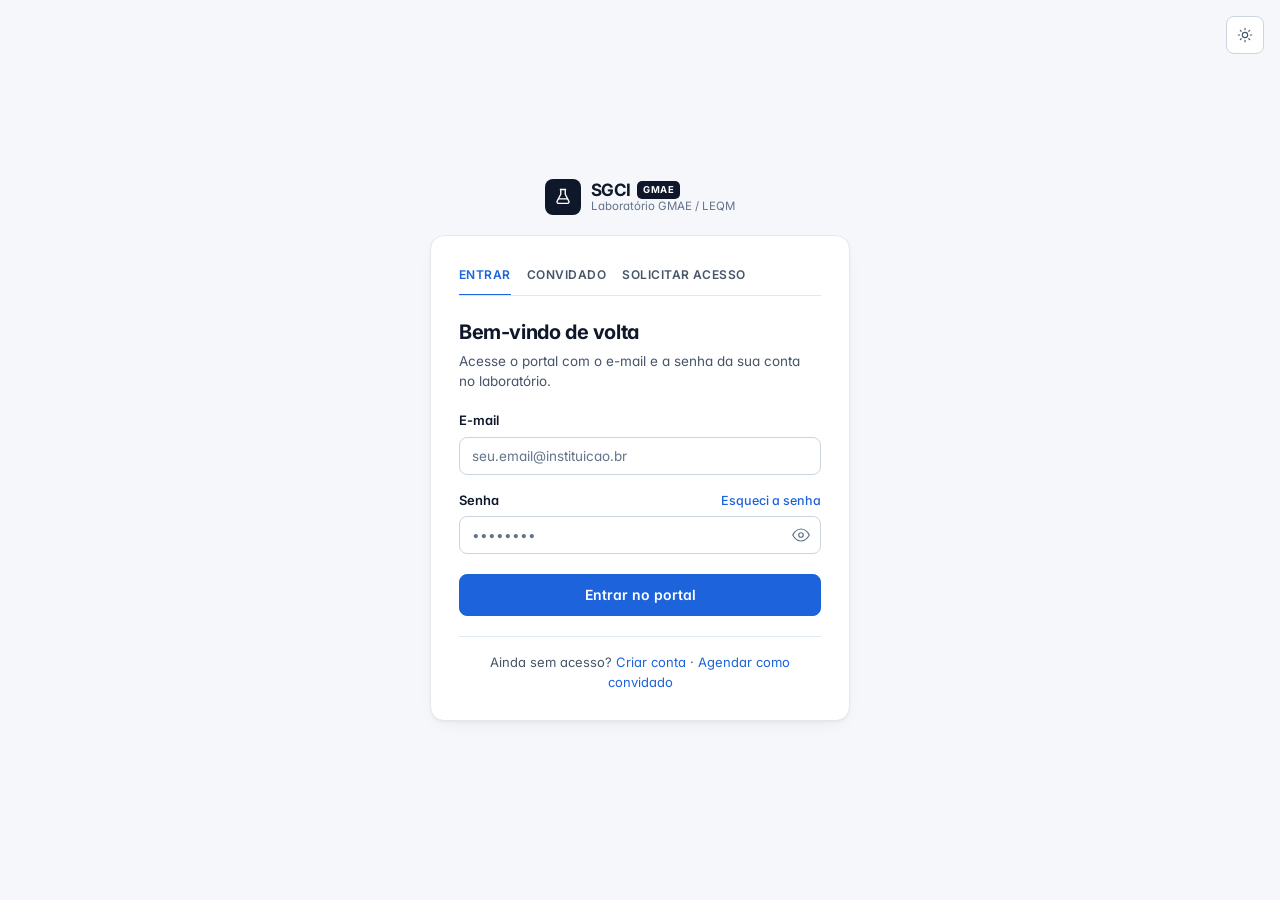
==== commit b0bc4dbf: "hk" ====
--- a/index.html
+++ b/index.html
@@ -6,16 +6,16 @@
     <title>Entrar · SGCI / GMAE</title>
 
     <meta name="color-scheme" content="light dark">
-    <meta name="theme-color" content="#F4F7FA">
+    <meta name="theme-color" content="#F5F7FA">
     <script>try { var t = localStorage.getItem('sgci-theme-v3'); if (t === 'light' || t === 'dark') document.documentElement.dataset.theme = t; if (localStorage.getItem('sgci-densidade') === 'bancada') document.documentElement.dataset.densidade = 'bancada'; } catch (e) {}</script>
 
     <link rel="preconnect" href="https://fonts.googleapis.com">
     <link rel="preconnect" href="https://fonts.gstatic.com" crossorigin>
     <link rel="stylesheet" href="https://fonts.googleapis.com/css2?family=Inter:wght@400;500;600;700&display=swap">
-    <link rel="stylesheet" href="tokens.css?v=4">
-    <link rel="stylesheet" href="css/global.css?v=22">
-    <link rel="stylesheet" href="css/layout.css?v=22">
-    <link rel="stylesheet" href="css/components.css?v=22">
+    <link rel="stylesheet" href="tokens.css?v=5">
+    <link rel="stylesheet" href="css/global.css?v=23">
+    <link rel="stylesheet" href="css/layout.css?v=23">
+    <link rel="stylesheet" href="css/components.css?v=23">
 </head>
 <body>
     <main class="auth-shell">
--- a/tokens.css
+++ b/tokens.css
@@ -1,73 +1,75 @@
 /* ==========================================
    TOKENS DO DESIGN SYSTEM (design-system-enforcer)
-   Fonte única de cor, borda, raio, sombra, tipografia e espaçamento.
-   Referência visual: painel de projeto claro — canvas cinza-azulado,
-   cards brancos com bordas secas, azul royal de marca, ação primária grafite.
-   Pares de texto conferidos para WCAG AA (≥ 4.5:1).
+   Fonte única de cor, borda, raio, sombra e tipografia.
+   Estrutura da referência (topbar flutuante, sidebar recolhível, área de
+   trabalho arredondada) com paleta técnica própria: azul + grafite.
+   Pares de texto conferidos para WCAG AA (≥ 4.5:1) — ver SKILL.md §2.
    ========================================== */
 :root {
-    /* Superfícies e camadas */
-    --bg-canvas: #F4F7FA;        /* área de trabalho atrás dos cards */
-    --bg-surface: #FFFFFF;       /* sidebar, topbar, cards, painéis, modais, tabelas */
-    --bg-subtle: #F1F5F9;        /* caixas de destaque, cabeçalho de tabela, botão neutro preenchido */
-    --bg-input: #EBF0F5;         /* campo de busca e controles da barra de filtros */
-    --bg-inset: #F4F7FA;         /* bloco interno de informações-chave dos cards */
-    --bg-hover: #F8FAFC;         /* hover de linhas, itens e cards clicáveis */
+    /* ---------- Paleta principal ---------- */
+    --bg-canvas: #F5F7FA;          /* fundo da página */
+    --bg-workspace: #ECEFF4;       /* moldura arredondada da área de trabalho */
+    --bg-surface: #FFFFFF;         /* sidebar, topbar, cards, dropdowns */
+    --bg-subtle: #F1F5F9;          /* pílulas de data/hora, inputs, hover sutil */
+    --border-subtle: #E2E8F0;      /* bordas de cards e divisórias */
 
-    /* Bordas */
-    --border-subtle: #E2E8F0;    /* sidebar, topbar, cards, divisórias */
-    --border-soft: #E5E9F0;      /* divisórias dentro de caixas internas */
-    --border-strong: #CBD5E1;    /* botões secundários e controles */
-    --border-control: #94A3B8;   /* contorno de checkbox/radio e hover de inputs (≥ 3:1) */
+    --brand-primary: #1D63DC;      /* ação principal, item ativo, dia ativo */
+    --brand-hover: #164EB3;
+    --brand-soft: #EEF4FF;
 
-    /* Texto */
-    --text-primary: #0F172A;     /* títulos e valores principais */
-    --text-secondary: #475569;   /* textos secundários e abas inativas */
-    --text-muted: #64748B;       /* micro-labels em caixa alta e metadados */
-    --text-on-dark: #FFFFFF;     /* texto sobre a ação primária grafite */
+    --action-dark: #0F172A;        /* cabeçalho técnico do destaque, marca */
+    --action-dark-hover: #1E293B;
 
-    /* Marca e ação */
-    --accent-brand: #1D63DC;     /* aba ativa, links, contadores, foco, item ativo */
-    --accent-brand-hover: #174EB0;
-    --accent-brand-bg: #EEF4FF;  /* fundo suave do azul (item ativo, botão suave) */
-    --accent-brand-border: #C7D9FB;
-    --accent-primary: #111827;   /* botão de criação "+ Novo" */
-    --accent-hover: #1F2937;
-    --accent-violet: #6D4AE0;    /* avatar de iniciais (variação) */
-    --rating: #F59E0B;           /* estrela de avaliação — só ícone, sempre com número ao lado */
+    --danger-primary: #DC2626;     /* fundo sólido de sair/excluir (texto branco) */
+    --danger-soft: #FEF2F2;
 
-    /* Status suaves: texto sobre fundo do próprio estado */
+    --text-primary: #0F172A;
+    --text-secondary: #475569;
+    --text-muted: #64748B;         /* só sobre branco/--bg-hover */
+
+    /* ---------- Auxiliares ---------- */
+    --bg-hover: #F8FAFC;           /* hover de linhas e container de grupo aberto */
+    --bg-input: #F1F5F9;
+    --bg-inset: #F8FAFC;           /* bloco interno de fatos dos cards */
+    --border-soft: #E5E9F0;
+    --border-strong: #CBD5E1;      /* botões secundários e controles */
+    --border-control: #94A3B8;     /* hover de inputs, checkbox (≥ 3:1) */
+    --brand-border: #C7D9FB;
+    --text-on-dark: #FFFFFF;
+    --accent-violet: #6D4AE0;      /* variação de avatar de iniciais */
+    --rating: #F59E0B;
+
     --success-text: #15803D;
     --success-bg: #DCFCE7;
     --success-border: #BBF7D0;
-    --success-solid: #16A34A;    /* ponto de status (não-texto) */
+    --success-solid: #16A34A;
     --warning-text: #B45309;
     --warning-bg: #FEF3C7;
     --warning-border: #FDE68A;
     --warning-solid: #F59E0B;
-    --danger-text: #B91C1C;
-    --danger-bg: #FEE2E2;
+    --danger-text: #B91C1C;        /* texto vermelho sobre --danger-soft (5,6:1) */
     --danger-border: #FECACA;
-    --danger-solid: #DC2626;     /* badge de notificação com texto branco */
+    --danger-solid: #DC2626;
 
-    /* Sobreposição de modais */
     --overlay: rgb(15 23 42 / 0.40);
 
-    /* Raios */
-    --radius-sm: 6px;            /* botões, chips de categoria, itens de menu */
-    --radius-md: 8px;            /* inputs, caixas internas de card */
-    --radius-card: 12px;         /* cards, painéis, modais */
-    --radius-pill: 999px;        /* SÓ badges de status, contadores, toggles e avatares */
+    /* ---------- Raios ---------- */
+    --radius-lg: 14px;             /* moldura da área de trabalho e cards principais */
+    --radius-panel: 12px;          /* topbar flutuante e card lateral de agenda */
+    --radius-md: 10px;             /* cards internos e dropdowns */
+    --radius-sm: 8px;              /* botões, inputs, itens de menu */
+    --radius-pill: 999px;          /* badges, contadores, pills de status, pontos */
 
-    /* Sombras (as únicas permitidas) */
+    /* ---------- Sombras (as únicas permitidas) ---------- */
     --shadow-card: 0 1px 2px rgba(15, 23, 42, 0.04);
-    --shadow-pop: 0 10px 28px -12px rgba(15, 23, 42, 0.18), 0 0 0 1px rgba(15, 23, 42, 0.05);
+    --shadow-float: 0 1px 2px rgba(15, 23, 42, 0.04), 0 6px 18px -8px rgba(15, 23, 42, 0.10);
+    --shadow-pop: 0 12px 32px -12px rgba(15, 23, 42, 0.22), 0 0 0 1px rgba(15, 23, 42, 0.05);
 
-    /* Tipografia */
+    /* ---------- Tipografia ---------- */
     --font-sans: 'Inter', system-ui, -apple-system, 'Segoe UI', Roboto, Arial, sans-serif;
     --font-code: ui-monospace, SFMono-Regular, 'Cascadia Mono', Menlo, Consolas, monospace;
 
-    /* Espaçamento (grade de 4px) */
+    /* ---------- Espaçamento (grade de 4px) ---------- */
     --space-1: 4px;
     --space-2: 8px;
     --space-3: 12px;
@@ -78,36 +80,55 @@
     --space-8: 32px;
     --space-10: 40px;
     --space-12: 48px;
+
+    /* ---------- Aliases (nomes usados pelos componentes e pelo calendário) ---------- */
+    --accent-brand: var(--brand-primary);
+    --accent-brand-hover: var(--brand-hover);
+    --accent-brand-bg: var(--brand-soft);
+    --accent-brand-border: var(--brand-border);
+    --accent-primary: var(--action-dark);
+    --accent-hover: var(--action-dark-hover);
+    --danger-bg: var(--danger-soft);
+    --radius-card: var(--radius-lg);
 }
 
 /* ==========================================
-   MODO ESCURO (botão de tema) — mesmos tokens, valores escuros.
-   Só em tela: na impressão valem sempre os tokens claros acima.
+   MODO ESCURO (botão de tema) — mesmos nomes, valores escuros.
+   Só em tela: na impressão valem sempre os tokens claros.
    ========================================== */
 @media screen {
     [data-theme="dark"] {
         --bg-canvas: #0B1120;
-        --bg-surface: #111827;
-        --bg-subtle: #1A2333;
-        --bg-input: #1A2333;
-        --bg-inset: #0F1726;
+        --bg-workspace: #111A2B;
+        --bg-surface: #0F172A;
+        --bg-subtle: #1A2436;
+        --border-subtle: #243044;
+
+        --brand-primary: #2F6AD4;      /* fundo de botão: branco por cima ≥ 5:1 */
+        --brand-hover: #2559BF;
+        --brand-soft: #16243F;
+
+        --action-dark: #1E293B;
+        --action-dark-hover: #273449;
+
+        --danger-primary: #DC2626;
+        --danger-soft: #2D1215;
+
+        --text-primary: #F1F5F9;
+        --text-secondary: #CBD5E1;
+        --text-muted: #94A3B8;
+
         --bg-hover: #162032;
-        --border-subtle: #243044;
+        --bg-input: #1A2436;
+        --bg-inset: #131D2F;
         --border-soft: #2A364B;
         --border-strong: #364257;
         --border-control: #64748B;
-        --text-primary: #F1F5F9;
-        --text-secondary: #CBD5E1;
-        --text-muted: #94A3B8;
-        --text-on-dark: #0F172A;
-        --accent-brand: #7AA7F7;
-        --accent-brand-hover: #A3C2FA;
-        --accent-brand-bg: #16243F;
-        --accent-brand-border: #2A4677;
-        --accent-primary: #F1F5F9;
-        --accent-hover: #CBD5E1;
+        --brand-border: #2A4677;
+        --text-on-dark: #FFFFFF;
         --accent-violet: #9A85F2;
         --rating: #FBBF24;
+
         --success-text: #4ADE80;
         --success-bg: #0F2A1B;
         --success-border: #1B4D30;
@@ -117,11 +138,16 @@
         --warning-border: #5B4410;
         --warning-solid: #F59E0B;
         --danger-text: #F87171;
-        --danger-bg: #2D1215;
         --danger-border: #5C2226;
         --danger-solid: #EF4444;
+
         --overlay: rgb(2 6 23 / 0.66);
         --shadow-card: none;
+        --shadow-float: 0 0 0 1px var(--border-subtle);
         --shadow-pop: 0 0 0 1px var(--border-strong);
+
+        /* links e texto azul sobre fundo escuro precisam de um azul mais claro */
+        --accent-brand: #7AA7F7;
+        --accent-brand-hover: #A3C2FA;
     }
 }
--- a/css/global.css
+++ b/css/global.css
@@ -12,7 +12,6 @@
     /* Raios — aliases legados */
     --radius-xs: var(--radius-sm);
     --radius: var(--radius-md);
-    --radius-lg: var(--radius-card);
 
     /* Escala tipográfica */
     --fs-micro: 11px;
@@ -33,8 +32,8 @@
 
     /* Layout */
     --sidebar-w: 248px;
-    --topbar-h: 60px;
-    --content-max: 1280px;
+    --topbar-h: 64px;
+    --content-max: none;
 
     /* Movimento */
     --ease: cubic-bezier(0.22, 1, 0.36, 1);
@@ -45,7 +44,7 @@
 
     /* Camadas */
     --z-sidebar: 40;
-    --z-topbar: 30;
+    --z-topbar: 45;
     --z-modal: 1000;
     --z-modal-top: 10050;
     --z-palette: 11000;
--- a/css/layout.css
+++ b/css/layout.css
@@ -1,51 +1,89 @@
 /* ==========================================
    SHELL DO SISTEMA
-   Sidebar branca fixa + topbar branca + canvas cinza-azulado.
+   Topbar flutuante (largura total) · sidebar recolhível à esquerda ·
+   barra de saudação · área de trabalho arredondada em --bg-workspace.
+
+   ┌──────────────────────── topbar ────────────────────────┐
+   │ ≡  SGCI   Início  Conhecimento▾  Rotina▾        ⌕ ☾ T │
+   └────────────────────────────────────────────────────────┘
+   ┌─ sidebar ─┐  Bom dia, Gabriel            [2FA][Novo][Sair]
+   │ Início    │  ┌──────────── área de trabalho ────────────┐
+   │ ▸ grupo   │  │  cards brancos                           │
+   │ perfil    │  └──────────────────────────────────────────┘
    ========================================== */
+:root {
+    --shell-gap: 16px;
+    --shell-pad: 16px;
+    --topbar-top: 12px;
+}
+
 .app-layout,
 .dashboard-layout {
-    display: flex;
-    align-items: stretch;
+    display: grid;
+    grid-template-columns: var(--sidebar-w) minmax(0, 1fr);
+    grid-template-rows: auto 1fr;
+    column-gap: 20px;
+    row-gap: var(--shell-gap);
     min-height: 100vh;
     min-height: 100dvh;
     width: 100%;
-    padding-left: var(--sidebar-w);
+    padding: 0 20px 20px;
     background: var(--bg-canvas);
 }
 
 /* ==========================================
-   SIDEBAR
+   TOPBAR FLUTUANTE
    ========================================== */
-.sidebar {
-    width: var(--sidebar-w);
+.top-bar,
+.topbar {
+    grid-column: 1 / -1;
+    position: sticky;
+    top: var(--topbar-top);
+    z-index: var(--z-topbar);
+    margin-top: var(--topbar-top);
+    height: var(--topbar-h);
+    display: flex;
+    align-items: center;
+    gap: var(--space-3);
+    padding: 0 var(--space-3) 0 var(--space-2);
+    background: var(--bg-surface);
+    border: 1px solid var(--border-subtle);
+    border-radius: var(--radius-panel);
+    /* sombra suave + faixa da cor do fundo acima: o conteúdo rolado não aparece por cima da barra */
+    box-shadow: var(--shadow-float), 0 calc(var(--topbar-top) * -1 - 1px) 0 0 var(--bg-canvas);
+}
+
+.topbar-left {
+    display: flex;
+    align-items: center;
+    gap: var(--space-2);
+    min-width: 0;
     flex-shrink: 0;
-    display: flex;
-    flex-direction: column;
-    position: fixed;
-    top: 0;
-    left: 0;
-    height: 100vh;
-    height: 100dvh;
-    background: var(--bg-surface);
-    border-right: 1px solid var(--border-subtle);
-    z-index: var(--z-sidebar);
-    user-select: none;
-}
-
-.sidebar-header,
-.sidebar-brand {
-    height: var(--topbar-h);
+}
+
+.menu-toggle {
+    width: 40px;
+    height: 40px;
     flex-shrink: 0;
-    display: flex;
+    display: inline-flex;
+    align-items: center;
+    justify-content: center;
+    border: 0;
+    border-radius: var(--radius-sm);
+    background: transparent;
+    color: var(--text-primary);
+    cursor: pointer;
+    transition: background-color var(--t-fast);
+}
+.menu-toggle:hover { background: var(--bg-subtle); }
+.menu-toggle:focus-visible { outline-offset: -2px; }
+
+/* Marca */
+.brand {
+    display: inline-flex;
     align-items: center;
     gap: 10px;
-    padding: 0 var(--space-5);
-}
-
-.brand {
-    display: inline-flex;
-    align-items: center;
-    gap: 10px;
+    padding-right: var(--space-2);
     color: var(--text-primary);
     text-decoration: none;
 }
@@ -53,11 +91,11 @@
 .brand-glyph {
     width: 30px;
     height: 30px;
-    border-radius: var(--radius-md);
+    border-radius: var(--radius-sm);
     display: inline-flex;
     align-items: center;
     justify-content: center;
-    background: var(--accent-primary);
+    background: var(--action-dark);
     color: var(--text-on-dark);
     flex-shrink: 0;
 }
@@ -77,7 +115,7 @@
 }
 
 .brand-mark {
-    font-size: 16px;
+    font-size: 17px;
     font-weight: 700;
     letter-spacing: -0.03em;
     color: var(--text-primary);
@@ -86,10 +124,10 @@
 .brand-chip {
     display: inline-flex;
     align-items: center;
-    height: 17px;
-    padding: 0 5px;
-    border-radius: 4px;
-    background: var(--accent-primary);
+    height: 18px;
+    padding: 0 6px;
+    border-radius: 5px;
+    background: var(--action-dark);
     color: var(--text-on-dark);
     font-size: 9.5px;
     font-weight: 700;
@@ -97,11 +135,202 @@
 }
 
 .brand-sub {
-    font-size: 11px;
+    font-size: 11.5px;
     color: var(--text-muted);
     white-space: nowrap;
     overflow: hidden;
     text-overflow: ellipsis;
+}
+
+/* ---------- Navegação horizontal com dropdowns ---------- */
+.topnav {
+    margin-left: auto;
+    min-width: 0;
+}
+
+.topnav-list {
+    list-style: none;
+    display: flex;
+    align-items: center;
+    gap: 2px;
+}
+
+.topnav-item { position: relative; }
+
+.topnav-link,
+.topnav-trigger {
+    display: inline-flex;
+    align-items: center;
+    gap: 6px;
+    height: 38px;
+    padding: 0 12px;
+    border: 0;
+    border-radius: var(--radius-sm);
+    background: transparent;
+    color: var(--text-secondary);
+    font-size: 13.5px;
+    font-weight: 600;
+    white-space: nowrap;
+    cursor: pointer;
+    transition: background-color var(--t-fast), color var(--t-fast);
+}
+.topnav-link:hover,
+.topnav-trigger:hover {
+    background: var(--bg-subtle);
+    color: var(--text-primary);
+}
+.topnav-trigger .icon { transition: transform var(--t-base) var(--ease); }
+.topnav-trigger[aria-expanded="true"] { background: var(--bg-subtle); color: var(--text-primary); }
+.topnav-trigger[aria-expanded="true"] .icon { transform: rotate(180deg); }
+
+/* Seção atual: fundo azul suave */
+.topnav-list > li > .topnav-link[aria-current="page"],
+.topnav-trigger.is-active {
+    background: var(--brand-soft);
+    color: var(--accent-brand);
+}
+
+/* Dropdown flutuante */
+.topnav-menu {
+    position: absolute;
+    top: calc(100% + 6px);
+    left: 0;
+    z-index: 5;
+    min-width: 220px;
+    padding: 6px;
+    list-style: none;
+    background: var(--bg-surface);
+    border: 1px solid var(--border-subtle);
+    border-radius: var(--radius-md);
+    box-shadow: var(--shadow-float);
+}
+.topnav-menu[hidden] { display: none; }
+
+.topnav-menu .topnav-link {
+    width: 100%;
+    height: 36px;
+    justify-content: flex-start;
+    font-weight: 500;
+}
+.topnav-menu .topnav-link[aria-current="page"] {
+    background: var(--brand-soft);
+    color: var(--accent-brand);
+    font-weight: 600;
+}
+
+.topnav-link:focus-visible,
+.topnav-trigger:focus-visible { outline-offset: -2px; }
+
+/* ---------- Ações à direita da topbar ---------- */
+.topbar-right {
+    display: flex;
+    align-items: center;
+    gap: 6px;
+    flex-shrink: 0;
+}
+.topnav + .topbar-right {
+    padding-left: var(--space-3);
+    margin-left: var(--space-1);
+    border-left: 1px solid var(--border-subtle);
+}
+
+.topbar-right .icon-btn {
+    width: 38px;
+    height: 38px;
+    color: var(--text-secondary);
+}
+
+/* Indicador de conexão: só um ponto com texto acessível */
+.sys-status {
+    display: inline-flex;
+    align-items: center;
+    gap: 6px;
+    height: 28px;
+    padding: 0 10px;
+    border-radius: var(--radius-pill);
+    background: var(--success-bg);
+    font-size: 12px;
+    font-weight: 600;
+    color: var(--success-text);
+}
+.sys-status .dot {
+    width: 6px;
+    height: 6px;
+    border-radius: 50%;
+    background: var(--success-solid);
+}
+.sys-status.is-offline {
+    color: var(--danger-text);
+    background: var(--danger-soft);
+}
+.sys-status.is-offline .dot { background: var(--danger-solid); }
+
+/* Gatilho grande de busca (mantido para outras páginas que o usem) */
+.search-trigger {
+    display: inline-flex;
+    align-items: center;
+    gap: 8px;
+    height: 38px;
+    padding: 0 10px 0 12px;
+    border: 0;
+    border-radius: var(--radius-sm);
+    background: var(--bg-subtle);
+    color: var(--text-secondary);
+    font-size: 13px;
+    cursor: pointer;
+}
+.search-trigger .keys { display: inline-flex; gap: 3px; }
+
+.theme-toggle {
+    width: 38px;
+    height: 38px;
+    display: inline-flex;
+    align-items: center;
+    justify-content: center;
+    border: 1px solid var(--border-strong);
+    border-radius: var(--radius-sm);
+    background: var(--bg-surface);
+    color: var(--text-secondary);
+    cursor: pointer;
+    transition: background-color var(--t-fast), color var(--t-fast);
+}
+.theme-toggle:hover {
+    background: var(--bg-hover);
+    color: var(--text-primary);
+}
+
+/* ==========================================
+   SIDEBAR (card branco, recolhível)
+   ========================================== */
+.sidebar {
+    grid-column: 1;
+    align-self: start;
+    position: sticky;
+    top: calc(var(--topbar-top) + var(--topbar-h) + var(--shell-gap));
+    height: calc(100dvh - var(--topbar-top) - var(--topbar-h) - var(--shell-gap) - 20px);
+    min-height: 360px;
+    display: flex;
+    flex-direction: column;
+    background: var(--bg-surface);
+    border: 1px solid var(--border-subtle);
+    border-radius: var(--radius-lg);
+    box-shadow: var(--shadow-card);
+    z-index: var(--z-sidebar);
+    user-select: none;
+    overflow: hidden;
+}
+
+/* Cabeçalho da gaveta (só no modo celular/tablet) */
+.sidebar-header,
+.sidebar-brand {
+    display: none;
+    height: var(--topbar-h);
+    flex-shrink: 0;
+    align-items: center;
+    justify-content: space-between;
+    gap: 10px;
+    padding: 0 var(--space-3) 0 var(--space-4);
+    border-bottom: 1px solid var(--border-subtle);
 }
 
 .nav-links,
@@ -109,7 +338,7 @@
     flex: 1;
     overflow-y: auto;
     overscroll-behavior: contain;
-    padding: var(--space-2) var(--space-3) var(--space-4);
+    padding: var(--space-3);
 }
 
 .sidebar-nav ul {
@@ -118,39 +347,28 @@
     flex-direction: column;
     gap: 2px;
 }
-
-/* Grupos da navegação: micro-label em caixa alta */
-.nav-section-label,
-.nav-group {
-    padding: var(--space-5) 10px 6px;
-    font-size: var(--fs-micro);
-    font-weight: 600;
-    letter-spacing: 0.05em;
-    text-transform: uppercase;
-    color: var(--text-muted);
-}
-.sidebar-nav ul > .nav-group:first-child { padding-top: var(--space-2); }
-
+.sidebar-nav > ul { gap: 4px; }
+
+/* Item de navegação */
 .nav-item {
     width: 100%;
     display: flex;
     align-items: center;
     gap: 10px;
-    height: 36px;
-    padding: 0 10px;
+    height: 40px;
+    padding: 0 12px;
     border: 0;
     border-radius: var(--radius-sm);
     background: transparent;
     color: var(--text-secondary);
-    font-size: 13.5px;
+    font-size: 14px;
     font-weight: 500;
     text-align: left;
     cursor: pointer;
     position: relative;
     transition: background-color var(--t-fast), color var(--t-fast);
 }
-
-[data-densidade="bancada"] .nav-item { height: 44px; }
+[data-densidade="bancada"] .nav-item { height: 46px; }
 
 .nav-item .icon {
     color: var(--text-muted);
@@ -168,14 +386,14 @@
 .nav-item .nav-tag {
     flex-shrink: 0;
     height: 18px;
-    padding: 0 6px;
+    padding: 0 7px;
     display: inline-flex;
     align-items: center;
     border-radius: var(--radius-pill);
     background: var(--warning-bg);
     color: var(--warning-text);
     font-size: 10px;
-    font-weight: 600;
+    font-weight: 700;
     letter-spacing: 0.03em;
     text-transform: uppercase;
 }
@@ -188,91 +406,98 @@
 }
 
 .nav-item:hover {
-    background: var(--bg-hover);
+    background: var(--bg-subtle);
     color: var(--text-primary);
 }
 .nav-item:hover .icon { color: var(--text-primary); }
 .nav-item:focus-visible { outline-offset: -2px; }
 
-.nav-item.active {
-    background: var(--accent-brand-bg);
-    color: var(--accent-brand);
+/* Ativo: pill sólida azul com texto branco */
+.nav-item.active,
+.nav-item.active:hover {
+    background: var(--brand-primary);
+    color: var(--text-on-dark);
     font-weight: 600;
 }
-.nav-item.active .icon { color: var(--accent-brand); }
-
-/* Item com submenu expansível */
-.nav-parent { position: relative; }
-.nav-parent > .nav-item { padding-right: 36px; }
-
-.nav-expand {
-    position: absolute;
-    top: 4px;
-    right: 4px;
-    width: 28px;
-    height: 28px;
-    display: inline-flex;
-    align-items: center;
-    justify-content: center;
+.nav-item.active .icon { color: var(--text-on-dark); }
+.nav-item.active .nav-tag { background: var(--bg-surface); color: var(--brand-primary); }
+.nav-item.active:focus-visible { outline-offset: 2px; }
+
+/* Rótulo de grupo simples (ex.: "Sistema") */
+.nav-section-label,
+.nav-group {
+    display: block;
+    padding: var(--space-4) 12px 6px;
+    font-size: var(--fs-micro);
+    font-weight: 600;
+    letter-spacing: 0.05em;
+    text-transform: uppercase;
+    color: var(--text-muted);
+}
+
+/* Grupo em acordeão: o cabeçalho tem a mesma forma de um item */
+.nav-acc {
+    border-radius: var(--radius-md);
+    transition: background-color var(--t-fast);
+}
+.nav-acc:has(> .nav-acc-toggle[aria-expanded="true"]) {
+    background: var(--bg-hover);
+    box-shadow: inset 0 0 0 1px var(--border-soft);
+    padding-bottom: 6px;
+}
+/* modo convidado: grupos sem itens somem */
+.nav-acc:not(:has(.nav-item)) { display: none; }
+
+.nav-acc-toggle {
+    width: 100%;
+    display: flex;
+    align-items: center;
+    justify-content: space-between;
+    gap: 10px;
+    height: 40px;
+    padding: 0 12px;
     border: 0;
     border-radius: var(--radius-sm);
     background: transparent;
-    color: var(--text-muted);
-    cursor: pointer;
-    transition: background-color var(--t-fast), color var(--t-fast);
-}
-[data-densidade="bancada"] .nav-expand { top: 8px; }
-.nav-expand:hover { background: var(--bg-subtle); color: var(--text-primary); }
-.nav-expand:focus-visible { outline-offset: -2px; }
-.nav-expand .icon { transition: transform var(--t-base) var(--ease); }
-.nav-expand[aria-expanded="true"] .icon { transform: rotate(90deg); }
-.nav-parent > .nav-item.active ~ .nav-expand { color: var(--accent-brand); }
-
-.nav-sub {
-    list-style: none;
-    margin: 2px 0 4px 21px;
-    padding-left: 10px;
-    border-left: 1px solid var(--border-subtle);
-    display: flex;
-    flex-direction: column;
-    gap: 2px;
-}
-.nav-sub[hidden] { display: none; }
-
-.nav-subitem {
-    width: 100%;
-    display: flex;
-    align-items: center;
-    gap: 8px;
-    height: 30px;
-    padding: 0 10px;
-    border: 0;
-    border-radius: var(--radius-sm);
-    background: transparent;
-    color: var(--text-secondary);
-    font-size: 13px;
-    font-weight: 500;
+    color: var(--text-primary);
+    font-size: 14px;
+    font-weight: 600;
+    letter-spacing: 0;
+    text-transform: none;
     text-align: left;
     cursor: pointer;
-    transition: background-color var(--t-fast), color var(--t-fast);
-}
-[data-densidade="bancada"] .nav-subitem { height: 38px; }
-.nav-subitem:hover { background: var(--bg-hover); color: var(--text-primary); }
-.nav-subitem:focus-visible { outline-offset: -2px; }
-.nav-subitem[aria-current="page"] {
-    background: var(--accent-brand-bg);
-    color: var(--accent-brand);
-    font-weight: 600;
-}
-
-/* Rodapé da sidebar: pessoa logada + ferramentas */
+    transition: background-color var(--t-fast);
+}
+[data-densidade="bancada"] .nav-acc-toggle { height: 46px; }
+.nav-acc-toggle:hover { background: var(--bg-subtle); }
+.nav-acc-toggle:focus-visible { outline-offset: -2px; }
+
+/* Chevron desenhado em CSS: o texto do botão continua só o nome do grupo */
+.nav-acc-toggle::after {
+    content: "";
+    width: 7px;
+    height: 7px;
+    margin-right: 3px;
+    border-right: 1.6px solid currentColor;
+    border-bottom: 1.6px solid currentColor;
+    color: var(--text-muted);
+    transform: rotate(-45deg);
+    transition: transform var(--t-base) var(--ease);
+    flex-shrink: 0;
+}
+.nav-acc-toggle[aria-expanded="true"]::after { transform: rotate(45deg); margin-top: -4px; }
+
+.nav-acc-panel { padding: 2px 6px 0 6px; }
+.nav-acc-panel[hidden] { display: none; }
+.nav-acc-panel .nav-item { height: 36px; font-size: 13.5px; padding: 0 10px; }
+[data-densidade="bancada"] .nav-acc-panel .nav-item { height: 44px; }
+
+/* Rodapé: perfil fixo */
 .sidebar-footer {
     flex-shrink: 0;
     margin: 0 var(--space-3) var(--space-3);
-    padding: 10px;
-    border: 1px solid var(--border-subtle);
-    border-radius: var(--radius-card);
-    background: var(--bg-surface);
+    padding: 10px 12px;
+    border-top: 1px solid var(--border-subtle);
     display: flex;
     align-items: center;
     gap: 10px;
@@ -280,12 +505,12 @@
 
 .user-avatar,
 .sidebar-footer .avatar {
-    width: 32px;
-    height: 32px;
+    width: 36px;
+    height: 36px;
     border-radius: var(--radius-pill);
-    background: var(--accent-brand-bg);
-    color: var(--accent-brand);
-    font-size: 11.5px;
+    background: var(--brand-primary);
+    color: var(--text-on-dark);
+    font-size: 12px;
     font-weight: 700;
     letter-spacing: 0.02em;
     display: inline-flex;
@@ -305,7 +530,7 @@
 .user-name,
 .sidebar-user {
     display: block;
-    font-size: 13px;
+    font-size: 13.5px;
     font-weight: 600;
     color: var(--text-primary);
     white-space: nowrap;
@@ -316,7 +541,7 @@
 .user-role,
 .sidebar-role {
     display: block;
-    font-size: 11.5px;
+    font-size: 12px;
     color: var(--text-muted);
     white-space: nowrap;
     overflow: hidden;
@@ -335,207 +560,78 @@
 .icon-btn[aria-pressed="true"],
 .icon-btn.bordered[aria-pressed="true"] {
     color: var(--accent-brand);
-    background: var(--accent-brand-bg);
-    border-color: var(--accent-brand-border);
-}
+    background: var(--brand-soft);
+    border-color: var(--brand-border);
+}
+
+/* Convidado: sem navegação horizontal nem botão "Novo" */
+body[data-guest="true"] .guest-hide,
+body[data-guest="true"] .topnav { display: none !important; }
 
 /* ==========================================
-   ÁREA PRINCIPAL E TOPBAR
+   COLUNA PRINCIPAL: SAUDAÇÃO + ÁREA DE TRABALHO
    ========================================== */
 .main-content,
 .main-wrapper {
-    flex: 1;
+    grid-column: 2;
     min-width: 0;
-    min-height: 100vh;
-    min-height: 100dvh;
     display: flex;
     flex-direction: column;
-    background-color: var(--bg-canvas);
-}
-
-.top-bar,
-.topbar {
-    position: sticky;
-    top: 0;
-    z-index: var(--z-topbar);
-    height: var(--topbar-h);
-    flex-shrink: 0;
+    gap: var(--shell-gap);
+}
+
+.greeting-bar {
     display: flex;
     align-items: center;
     justify-content: space-between;
-    gap: var(--space-4);
-    padding: 0 var(--space-8);
-    border-bottom: 1px solid var(--border-subtle);
-    background: var(--bg-surface);
-}
-
-.topbar-left {
-    display: flex;
-    align-items: center;
-    gap: var(--space-3);
-    min-width: 0;
-}
-
-.menu-toggle {
-    display: none;
-    width: 34px;
-    height: 34px;
-    flex-shrink: 0;
-    align-items: center;
-    justify-content: center;
-    border: 1px solid var(--border-strong);
-    border-radius: var(--radius-sm);
-    background: var(--bg-surface);
-    color: var(--text-secondary);
-    cursor: pointer;
-}
-.menu-toggle:hover { background: var(--bg-hover); color: var(--text-primary); }
-
-/* Breadcrumb: "SGCI / Tela atual" */
-.crumbs {
-    display: flex;
-    align-items: center;
-    gap: 6px;
+    flex-wrap: wrap;
+    gap: var(--space-3) var(--space-4);
+    min-height: 44px;
+    padding: 0 2px;
+}
+
+.greeting {
+    font-size: 21px;
+    font-weight: 700;
+    letter-spacing: -0.02em;
+    line-height: 1.2;
+    color: var(--text-primary);
+}
+.greeting-date {
+    margin-top: 2px;
     font-size: 13px;
-    font-weight: 500;
-    color: var(--text-secondary);
-    min-width: 0;
-}
-.crumbs .icon { color: var(--text-muted); }
-.crumbs .sep { color: var(--border-strong); }
-
-.crumbs strong,
-.crumbs .current {
-    color: var(--text-primary);
-    font-weight: 600;
-    white-space: nowrap;
-    overflow: hidden;
-    text-overflow: ellipsis;
-}
-
-.topbar-right {
-    display: flex;
-    align-items: center;
+    color: var(--text-secondary);
+}
+.greeting-date::first-letter { text-transform: uppercase; }
+
+.greeting-actions {
+    display: flex;
+    align-items: center;
+    flex-wrap: wrap;
     gap: var(--space-2);
-    flex-shrink: 0;
-}
-
-.topbar-divider {
-    width: 1px;
-    height: 24px;
-    margin: 0 var(--space-1);
-    background: var(--border-subtle);
-}
-
-.topbar-right .short { display: none; }
-
-/* Gatilho da paleta de comandos (busca global) */
-.search-trigger {
-    display: inline-flex;
-    align-items: center;
-    gap: 8px;
-    width: 260px;
-    height: 36px;
-    padding: 0 6px 0 12px;
-    border: 1px solid transparent;
-    border-radius: var(--radius-md);
-    background: var(--bg-input);
-    color: var(--text-muted);
-    font-size: 13px;
-    cursor: pointer;
-    transition: border-color var(--t-fast), background-color var(--t-fast), color var(--t-fast);
-}
-.search-trigger:hover {
-    border-color: var(--border-strong);
-    color: var(--text-secondary);
-}
-.search-trigger .label {
-    flex: 1;
-    text-align: left;
-    white-space: nowrap;
-    overflow: hidden;
-    text-overflow: ellipsis;
-}
-.search-trigger .keys {
-    display: inline-flex;
-    gap: 3px;
-}
-
-/* Indicador de conexão */
-.sys-status {
-    display: inline-flex;
-    align-items: center;
-    gap: 6px;
-    height: 28px;
-    padding: 0 10px;
-    border-radius: var(--radius-sm);
-    background: var(--bg-surface);
-    border: 1px solid var(--border-subtle);
-    font-size: 12px;
-    font-weight: 500;
-    color: var(--text-secondary);
-    font-variant-numeric: tabular-nums;
-}
-.sys-status .dot {
-    width: 6px;
-    height: 6px;
-    border-radius: 50%;
-    background: var(--success-solid);
-}
-.sys-status.is-offline {
-    color: var(--danger-text);
-    background: var(--danger-bg);
-    border-color: var(--danger-border);
-}
-.sys-status.is-offline .dot { background: var(--danger-solid); }
-
-.theme-toggle {
-    width: 36px;
-    height: 36px;
-    display: inline-flex;
-    align-items: center;
-    justify-content: center;
-    border: 1px solid var(--border-strong);
-    border-radius: var(--radius-sm);
-    background: var(--bg-surface);
-    color: var(--text-secondary);
-    cursor: pointer;
-    transition: background-color var(--t-fast), color var(--t-fast);
-}
-.theme-toggle:hover {
-    background: var(--bg-hover);
-    color: var(--text-primary);
-}
-
-/* Convidado não cria registros: sem botão "Novo" global */
-body[data-guest="true"] .guest-hide { display: none !important; }
-
-/* ==========================================
-   ÁREA DE CONTEÚDO
-   ========================================== */
+}
+.greeting-actions .short { display: none; }
+
+/* Área de trabalho */
 .content-area {
     flex: 1;
     width: 100%;
     min-width: 0;
-    padding: var(--space-7) var(--space-8) var(--space-12);
-}
-
+    padding: var(--space-6);
+    background: var(--bg-workspace);
+    border-radius: var(--radius-lg);
+}
 .content-area:focus { outline: none; }
-
-.content-area > * {
-    max-width: var(--content-max);
-    margin-left: auto;
-    margin-right: auto;
-}
-
-/* Cabeçalho da página: título em negrito + chip de categoria + ações */
+.content-area:focus-visible { outline: 2px solid var(--accent-brand); outline-offset: 2px; }
+
+/* Cabeçalho da página dentro da área de trabalho */
 .page-head {
     display: flex;
     justify-content: space-between;
     align-items: flex-start;
     gap: var(--space-4);
     flex-wrap: wrap;
-    margin-bottom: var(--space-6);
+    margin-bottom: var(--space-5);
 }
 
 .page-head > * { min-width: 0; }
@@ -551,10 +647,10 @@
 .page-head h1 {
     order: 1;
     overflow-wrap: anywhere;
-    font-size: var(--fs-2xl);
+    font-size: var(--fs-xl);
     font-weight: 700;
     letter-spacing: -0.02em;
-    line-height: 1.2;
+    line-height: 1.25;
     color: var(--text-primary);
 }
 
@@ -564,8 +660,8 @@
     display: inline-block;
     height: 26px;
     padding: 0 10px;
-    border: 1px solid var(--border-strong);
-    border-radius: var(--radius-sm);
+    border: 1px solid var(--border-subtle);
+    border-radius: var(--radius-pill);
     background: var(--bg-surface);
     font-size: 12px;
     font-weight: 500;
@@ -581,7 +677,7 @@
 .page-head .lede {
     order: 3;
     flex: 0 0 100%;
-    /* ocupa a linha inteira (nunca sobe para o lado do título), mas o texto para em ~78 caracteres */
+    /* linha inteira (nunca sobe para o lado do título), texto até ~78 caracteres */
     padding-inline-end: max(0px, calc(100% - 78ch));
     font-size: var(--fs-base);
     color: var(--text-secondary);
@@ -595,7 +691,6 @@
     flex-wrap: wrap;
 }
 
-/* Abas logo abaixo do cabeçalho ocupam a largura toda */
 .page-head + .tabs,
 .page-head + .tabs-nav { margin-top: calc(var(--space-2) * -1); }
 
@@ -608,7 +703,7 @@
 .stack-lg > section {
     background-color: var(--bg-surface);
     border: 1px solid var(--border-subtle);
-    border-radius: var(--radius-card);
+    border-radius: var(--radius-lg);
     box-shadow: var(--shadow-card);
     padding: var(--space-5) var(--space-6);
     margin-bottom: var(--space-5);
@@ -616,9 +711,7 @@
 
 .columns > section,
 .columns-main-aside > section,
-.stack-lg > section {
-    margin-bottom: 0;
-}
+.stack-lg > section { margin-bottom: 0; }
 
 .stack-lg {
     display: flex;
@@ -704,11 +797,11 @@
 .auth-logo-mark {
     width: 36px;
     height: 36px;
-    border-radius: var(--radius-md);
+    border-radius: var(--radius-sm);
     display: inline-flex;
     align-items: center;
     justify-content: center;
-    background: var(--accent-primary);
+    background: var(--action-dark);
     color: var(--text-on-dark);
 }
 
@@ -727,11 +820,10 @@
     padding: var(--space-7);
     background: var(--bg-surface);
     border: 1px solid var(--border-subtle);
-    border-radius: var(--radius-card);
-    box-shadow: var(--shadow-card);
-}
-
-/* Alternador de modo: abas com sublinhado, como no painel */
+    border-radius: var(--radius-lg);
+    box-shadow: var(--shadow-float);
+}
+
 .auth-switcher {
     display: flex;
     gap: var(--space-4);
@@ -795,7 +887,6 @@
     align-items: baseline;
     gap: var(--space-2);
 }
-
 .label-row a { font-size: 12.5px; font-weight: 500; }
 
 .auth-inline-link {
@@ -838,7 +929,7 @@
 
 .auth-meta-footer {
     font-size: 11.5px;
-    color: var(--text-muted);
+    color: var(--text-secondary);
     text-align: center;
 }
 
@@ -863,7 +954,17 @@
 #toast-container > * { pointer-events: auto; }
 
 /* ==========================================
+   SIDEBAR RECOLHIDA (desktop ≥ 1200px, pelo botão ≡)
+   ========================================== */
+@media (min-width: 1200px) {
+    [data-sidebar="recolhida"] .dashboard-layout { grid-template-columns: minmax(0, 1fr); }
+    [data-sidebar="recolhida"] .sidebar { display: none; }
+    [data-sidebar="recolhida"] .main-wrapper { grid-column: 1 / -1; }
+}
+
+/* ==========================================
    RESPONSIVIDADE
+   ≤ 1199px: a sidebar sai do grid e vira gaveta (≡ abre/fecha).
    ========================================== */
 .sidebar-backdrop {
     position: fixed;
@@ -875,21 +976,21 @@
     transition: opacity var(--t-base) var(--ease), visibility var(--t-base);
 }
 
-@media (max-width: 1180px) {
-    .search-trigger { width: 200px; }
-    .content-area { padding: var(--space-6) var(--space-6) var(--space-10); }
-    .topbar { padding: 0 var(--space-6); }
-}
-
-/* Abaixo de 992px a sidebar sai da tela e abre como gaveta (ui.js fecha em ≤ 991px) */
-@media (max-width: 991px) {
+@media (max-width: 1199px) {
     .app-layout,
-    .dashboard-layout {
-        padding-left: 0;
-    }
+    .dashboard-layout { grid-template-columns: minmax(0, 1fr); }
+    .main-wrapper { grid-column: 1; }
 
     .sidebar {
-        width: min(280px, 86vw);
+        position: fixed;
+        top: 0;
+        left: 0;
+        bottom: 0;
+        height: 100dvh;
+        min-height: 0;
+        width: min(300px, 86vw);
+        border-radius: 0 var(--radius-lg) var(--radius-lg) 0;
+        border-left: 0;
         transform: translateX(-100%);
         visibility: hidden;
         transition: transform var(--t-base) var(--ease), visibility var(--t-base);
@@ -903,35 +1004,34 @@
         opacity: 1;
         visibility: visible;
     }
-
-    .menu-toggle { display: inline-flex; }
-    .columns, .columns-main-aside { grid-template-columns: 1fr; gap: var(--space-4); }
+    .sidebar-header,
+    .sidebar-brand { display: flex; }
+}
+
+@media (max-width: 899px) {
+    .topnav { display: none; }
+    .topbar-right { margin-left: auto; }
+    .topnav + .topbar-right { border-left: 0; padding-left: 0; }
 }
 
 @media (max-width: 760px) {
-    .topbar {
-        padding: 0 var(--space-4);
-        gap: var(--space-2);
-    }
-    .search-trigger {
-        width: 36px;
-        padding: 0;
-        justify-content: center;
-        border-color: var(--border-strong);
-        background: var(--bg-surface);
-    }
-    .search-trigger .label,
-    .search-trigger .keys,
-    .sys-status,
-    .topbar-divider { display: none; }
-    .topbar-right .long { display: none; }
-    .topbar-right .short { display: inline; }
-
-    .content-area { padding: var(--space-5) var(--space-4) var(--space-10); }
+    :root { --topbar-top: 8px; }
+    .app-layout,
+    .dashboard-layout { padding: 0 10px 12px; row-gap: 12px; }
+    .topbar { padding: 0 6px; gap: 6px; }
+    .brand-chip { display: none; }
+
+    .greeting { font-size: 18px; }
+    .greeting-actions .long { display: none; }
+    .greeting-actions .short { display: inline; }
+
+    .content-area { padding: var(--space-4); border-radius: var(--radius-md); }
     .section,
     .columns > section,
     .columns-main-aside > section,
     .stack-lg > section { padding: var(--space-4); }
+
+    .columns, .columns-main-aside { grid-template-columns: 1fr; gap: var(--space-4); }
 
     .page-head {
         flex-direction: column;
@@ -944,13 +1044,15 @@
 }
 
 @media (max-width: 480px) {
-    .crumbs .crumb-root,
-    .crumbs .sep { display: none; }
-    .crumbs strong,
-    .crumbs .current { max-width: 40vw; }
-    .page-head h1 { font-size: var(--fs-xl); }
+    .sys-status,
+    .topbar #btn-densidade { display: none; }
+    .greeting-bar { align-items: flex-start; }
+    /* Ações da saudação viram só ícone (aria-label mantém o nome) */
+    .greeting-actions .btn-label,
+    .greeting-actions .short { display: none; }
+    .greeting-actions .btn { width: 40px; padding: 0; }
+    .page-head h1 { font-size: var(--fs-lg); }
     .auth-panel { padding: var(--space-5); }
-    /* o botão de tema é fixo no canto: abre espaço para não cobrir o painel */
     .auth-shell { padding-top: 64px; }
 }
 
@@ -958,17 +1060,13 @@
     .sidebar, .sidebar-backdrop { transition: none; }
 }
 
-/* Celular: o modo bancada continua na paleta de comandos (Ctrl+K → "Modo bancada") */
-@media (max-width: 480px) {
-    .topbar #btn-densidade { display: none; }
-}
-
-/* Celular: ações da topbar viram só ícone para o breadcrumb respirar (aria-label mantém o nome) */
-@media (max-width: 480px) {
-    .topbar-right { gap: 6px; }
-    .topbar-right .long,
-    .topbar-right .short,
-    #btn-novo-global .btn-label { display: none; }
-    #btn-setup-2fa,
-    #btn-novo-global { width: 36px; height: 36px; padding: 0; }
-}
+/* Gaveta acima da topbar flutuante; texto auxiliar direto na área de trabalho
+   usa --text-secondary (--text-muted fica abaixo de 4,5:1 sobre --bg-workspace) */
+@media (max-width: 1199px) {
+    .sidebar { z-index: calc(var(--z-topbar) + 10); }
+    .sidebar-backdrop { z-index: calc(var(--z-topbar) + 9); }
+}
+.content-area > .meta,
+.content-area > .help,
+.content-area .page-head .meta,
+.content-area > p { color: var(--text-secondary); }
--- a/css/components.css
+++ b/css/components.css
@@ -38,15 +38,29 @@
     text-decoration: none;
 }
 
-/* Ação primária de criação: grafite com texto branco */
+/* Ação principal: azul de marca com texto branco (5,4:1) */
 .btn-primary {
-    background: var(--accent-primary);
-    border-color: var(--accent-primary);
+    background: var(--brand-primary);
+    border-color: var(--brand-primary);
     color: var(--text-on-dark);
+    font-weight: 600;
 }
 .btn-primary:hover:not(:disabled) {
-    background: var(--accent-hover);
-    border-color: var(--accent-hover);
+    background: var(--brand-hover);
+    border-color: var(--brand-hover);
+    color: var(--text-on-dark);
+}
+
+/* Ação escura (grafite) — usada sobre fundos claros quando o azul já está em uso */
+.btn-dark {
+    background: var(--action-dark);
+    border-color: var(--action-dark);
+    color: var(--text-on-dark);
+    font-weight: 600;
+}
+.btn-dark:hover:not(:disabled) {
+    background: var(--action-dark-hover);
+    border-color: var(--action-dark-hover);
     color: var(--text-on-dark);
 }
 
@@ -80,10 +94,12 @@
     border-color: transparent;
 }
 
+/* Sair / excluir: vermelho sólido com texto branco (4,8:1) */
 .btn-danger {
-    background: var(--danger-text);
-    border-color: var(--danger-text);
+    background: var(--danger-primary);
+    border-color: var(--danger-primary);
     color: var(--text-on-dark);
+    font-weight: 600;
 }
 
 .btn-danger-outline,
@@ -216,7 +232,7 @@
     color: var(--text-primary);
     background: var(--bg-surface);
     border: 1px solid var(--border-strong);
-    border-radius: var(--radius-md);
+    border-radius: var(--radius-sm);
     font-variant-numeric: tabular-nums;
     transition: border-color var(--t-fast), box-shadow var(--t-fast), background-color var(--t-fast);
 }
@@ -285,7 +301,7 @@
     color: var(--text-secondary);
     background: var(--bg-inset);
     border: 1px dashed var(--border-strong);
-    border-radius: var(--radius-md);
+    border-radius: var(--radius-sm);
     cursor: pointer;
 }
 
@@ -341,7 +357,7 @@
     padding: 0 10px;
     background: var(--bg-surface);
     border: 1px solid var(--border-strong);
-    border-radius: var(--radius-md);
+    border-radius: var(--radius-sm);
     font-size: 13.5px;
     font-variant-numeric: tabular-nums;
 }
@@ -466,7 +482,7 @@
     color: var(--text-secondary);
     background: var(--bg-inset);
     border: 1px dashed var(--border-strong);
-    border-radius: var(--radius-md);
+    border-radius: var(--radius-sm);
     cursor: pointer;
 }
 .file-field input[type="file"]:hover,
@@ -496,7 +512,7 @@
     background: var(--bg-surface);
     color: var(--text-primary);
     border: 1px solid var(--border-strong);
-    border-radius: var(--radius-md);
+    border-radius: var(--radius-sm);
     font-variant-numeric: tabular-nums;
 }
 .code-input:hover { border-color: var(--border-control); }
@@ -587,6 +603,7 @@
     border-color: transparent;
 }
 .search-box .form-control:hover { border-color: var(--border-strong); }
+.search-box .form-control::placeholder { color: var(--text-secondary); }
 .search-box .form-control:focus-visible { background: var(--bg-surface); }
 .search-box kbd {
     position: absolute;
@@ -2281,12 +2298,14 @@
    No fim do arquivo para vencer as variações acima.
    ========================================== */
 .btn:active:not(:disabled) { background: var(--bg-subtle); }
-.btn-primary:active:not(:disabled) { background: var(--accent-primary); }
+.btn-primary:active:not(:disabled) { background: var(--brand-hover); }
+.btn-dark:active:not(:disabled) { background: var(--action-dark); }
+.btn-danger:active:not(:disabled) { background: var(--danger-primary); }
 .btn-soft:active:not(:disabled) { background: var(--accent-brand-bg); }
 
 .btn-danger:hover:not(:disabled) {
-    background: color-mix(in srgb, var(--danger-text) 86%, var(--text-primary));
-    border-color: color-mix(in srgb, var(--danger-text) 86%, var(--text-primary));
+    background: color-mix(in srgb, var(--danger-primary) 84%, var(--action-dark));
+    border-color: color-mix(in srgb, var(--danger-primary) 84%, var(--action-dark));
     color: var(--text-on-dark);
 }
 .btn-success:hover:not(:disabled) {
@@ -2319,6 +2338,7 @@
 .btn:disabled,
 .btn[aria-disabled="true"],
 .btn-primary:disabled,
+.btn-dark:disabled,
 .btn-soft:disabled,
 .btn-danger:disabled,
 .btn-success:disabled {
@@ -2374,3 +2394,370 @@
 .data-table th.end,
 .data-table td.num,
 .data-table td.code { overflow-wrap: normal; }
+
+/* ==========================================
+   TELA INICIAL — GRID ASSIMÉTRICO (≈ 62% / 38%)
+   Coluna principal: destaque + indicadores + listas.
+   Coluna lateral: agenda (calendário mensal + entregas).
+   ========================================== */
+.home-grid {
+    display: grid;
+    grid-template-columns: minmax(0, 1.62fr) minmax(300px, 1fr);
+    gap: var(--space-5);
+    align-items: start;
+}
+.home-main {
+    min-width: 0;
+    display: flex;
+    flex-direction: column;
+    gap: var(--space-5);
+}
+.home-main > .section,
+.home-main > .kpi-panel,
+.home-main > .figures { margin-bottom: 0; }
+/* Indicadores e metadados da coluna principal: sempre em linha cheia (4 ou 2), sem órfão */
+.home-main .figures,
+.home-main .kpi-meta { grid-template-columns: repeat(4, minmax(0, 1fr)); }
+@media (max-width: 760px) {
+    .home-main .figures,
+    .home-main .kpi-meta { grid-template-columns: repeat(2, minmax(0, 1fr)); }
+}
+.home-aside {
+    min-width: 0;
+    position: sticky;
+    top: calc(var(--topbar-top) + var(--topbar-h) + var(--space-4));
+}
+
+@media (max-width: 1100px) {
+    .home-grid { grid-template-columns: minmax(0, 1fr); }
+    .home-aside { position: static; }
+}
+
+/* ---------- Destaque: cabeçalho grafite + card branco centralizado ---------- */
+.hero { min-width: 0; }
+
+.hero-stage {
+    position: relative;
+    display: flex;
+    align-items: center;
+    justify-content: center;
+    min-height: 272px;
+    padding: 56px var(--space-6) var(--space-8);
+    background: var(--action-dark);
+    border-radius: var(--radius-lg);
+    overflow: hidden;
+}
+
+/* Linha técnica no topo do cabeçalho: contexto do aviso */
+.hero-meta {
+    position: absolute;
+    top: 16px;
+    left: 20px;
+    right: 20px;
+    display: flex;
+    justify-content: space-between;
+    align-items: center;
+    gap: var(--space-3);
+    font-size: var(--fs-micro);
+    font-weight: 600;
+    letter-spacing: 0.05em;
+    text-transform: uppercase;
+    color: var(--text-on-dark);
+}
+.hero-meta .hero-count { font-variant-numeric: tabular-nums; }
+
+.hero-tag {
+    display: inline-flex;
+    align-items: center;
+    gap: 6px;
+    height: 22px;
+    padding: 0 9px;
+    border-radius: var(--radius-pill);
+    background: var(--action-dark-hover);
+    color: var(--text-on-dark);
+}
+.hero-tag::before {
+    content: "";
+    width: 6px;
+    height: 6px;
+    border-radius: 50%;
+    background: var(--brand-primary);
+}
+.hero-tag.is-warning::before { background: var(--warning-solid); }
+.hero-tag.is-danger::before { background: var(--danger-solid); }
+.hero-tag.is-ok::before { background: var(--success-solid); }
+
+.hero-slide { width: 100%; display: flex; justify-content: center; }
+.hero-slide[hidden] { display: none; }
+
+.hero-card {
+    width: 100%;
+    max-width: 480px;
+    padding: var(--space-7) var(--space-8);
+    background: var(--bg-surface);
+    border-radius: var(--radius-md);
+    box-shadow: var(--shadow-pop);
+    text-align: center;
+}
+.hero-card h2 {
+    font-size: 18px;
+    font-weight: 700;
+    letter-spacing: -0.02em;
+    color: var(--text-primary);
+    text-wrap: balance;
+}
+.hero-card p {
+    margin: var(--space-2) auto 0;
+    max-width: 52ch;
+    font-size: 13.5px;
+    line-height: 1.55;
+    color: var(--text-secondary);
+    text-wrap: pretty;
+}
+.hero-card .btn { margin-top: var(--space-5); }
+
+/* Pontos do carrossel (sem rotação automática) */
+.hero-dots {
+    display: flex;
+    justify-content: center;
+    gap: 2px;
+    margin-top: var(--space-2);
+}
+.hero-dot {
+    width: 24px;
+    height: 24px;
+    display: inline-flex;
+    align-items: center;
+    justify-content: center;
+    padding: 0;
+    border: 0;
+    border-radius: var(--radius-pill);
+    background: transparent;
+    cursor: pointer;
+}
+.hero-dot::before {
+    content: "";
+    width: 7px;
+    height: 7px;
+    border-radius: var(--radius-pill);
+    background: var(--border-control);
+    transition: width var(--t-base) var(--ease), background-color var(--t-fast);
+}
+.hero-dot:hover::before { background: var(--text-secondary); }
+.hero-dot[aria-current="true"]::before { width: 20px; background: var(--brand-primary); }
+.hero-dot:focus-visible { outline: 2px solid var(--accent-brand); outline-offset: 0; }
+
+/* ---------- Agenda (coluna lateral) ---------- */
+.agenda-card {
+    display: flex;
+    flex-direction: column;
+    gap: var(--space-4);
+    padding: var(--space-5);
+    background: var(--bg-surface);
+    border: 1px solid var(--border-subtle);
+    border-radius: var(--radius-panel);
+    box-shadow: var(--shadow-card);
+}
+.agenda-head {
+    display: flex;
+    justify-content: space-between;
+    align-items: center;
+    gap: var(--space-2);
+}
+.agenda-head h2 {
+    font-size: 17px;
+    font-weight: 700;
+    letter-spacing: -0.015em;
+}
+
+.agenda-controls {
+    display: grid;
+    grid-template-columns: minmax(0, 1.4fr) minmax(0, 1fr);
+    gap: var(--space-2);
+}
+.agenda-controls select {
+    width: 100%;
+    height: 34px;
+    padding: 0 8px;
+    font-size: 13px;
+    font-weight: 500;
+    color: var(--text-primary);
+    background: var(--bg-surface);
+    border: 1px solid var(--border-strong);
+    border-radius: var(--radius-sm);
+    cursor: pointer;
+    font-variant-numeric: tabular-nums;
+}
+.agenda-controls select:hover { border-color: var(--border-control); }
+.agenda-controls select:focus-visible {
+    outline: none;
+    border-color: var(--accent-brand);
+    box-shadow: 0 0 0 3px var(--brand-soft);
+}
+
+/* Calendário mensal compacto (prefixo mcal- para não colidir com calendario.css) */
+.mcal { font-variant-numeric: tabular-nums; }
+.mcal-week,
+.mcal-days {
+    display: grid;
+    grid-template-columns: repeat(7, minmax(0, 1fr));
+    text-align: center;
+}
+.mcal-week {
+    margin-bottom: 4px;
+    font-size: 10.5px;
+    font-weight: 600;
+    letter-spacing: 0.05em;
+    text-transform: uppercase;
+    color: var(--text-muted);
+}
+.mcal-week abbr { text-decoration: none; }
+.mcal-days { row-gap: 2px; }
+
+.mcal-day {
+    position: relative;
+    justify-self: center;
+    width: 36px;
+    height: 36px;
+    display: inline-flex;
+    align-items: center;
+    justify-content: center;
+    padding: 0;
+    border: 0;
+    border-radius: var(--radius-pill);
+    background: transparent;
+    color: var(--text-primary);
+    font-size: 13px;
+    font-weight: 500;
+    cursor: pointer;
+    transition: background-color var(--t-fast), color var(--t-fast);
+}
+.mcal-day:hover { background: var(--bg-subtle); }
+.mcal-day.is-outside { color: var(--text-muted); font-weight: 400; }
+.mcal-day.is-today { color: var(--accent-brand); font-weight: 700; box-shadow: inset 0 0 0 1px var(--brand-border); }
+
+/* Ponto indicador: dia com entrega (vermelho se houver atrasada) */
+.mcal-day.has-items::after {
+    content: "";
+    position: absolute;
+    bottom: 4px;
+    left: 50%;
+    width: 4px;
+    height: 4px;
+    margin-left: -2px;
+    border-radius: 50%;
+    background: var(--brand-primary);
+}
+.mcal-day.has-late::after { background: var(--danger-solid); }
+
+/* Dia ativo: círculo azul sólido */
+.mcal-day[aria-pressed="true"],
+.mcal-day[aria-pressed="true"]:hover {
+    background: var(--brand-primary);
+    color: var(--text-on-dark);
+    font-weight: 700;
+    box-shadow: none;
+}
+.mcal-day[aria-pressed="true"]::after { background: var(--text-on-dark); }
+.mcal-day:focus-visible { outline: 2px solid var(--accent-brand); outline-offset: 1px; }
+
+.agenda-list-head {
+    display: flex;
+    justify-content: space-between;
+    align-items: center;
+    gap: var(--space-2);
+    padding-top: var(--space-4);
+    border-top: 1px solid var(--border-subtle);
+}
+.agenda-list-head h3 { font-size: 14px; font-weight: 600; }
+
+/* Lista de entregas: badge de data à esquerda + título e pílulas */
+.event-list {
+    list-style: none;
+    display: flex;
+    flex-direction: column;
+    gap: 10px;
+}
+.event-card {
+    width: 100%;
+    display: grid;
+    grid-template-columns: 52px minmax(0, 1fr);
+    align-items: center;
+    gap: var(--space-3);
+    padding: 12px 14px 12px 10px;
+    background: var(--bg-surface);
+    border: 1px solid var(--border-subtle);
+    border-radius: var(--radius-md);
+    color: var(--text-primary);
+    text-align: left;
+    cursor: pointer;
+    transition: border-color var(--t-fast), background-color var(--t-fast);
+}
+.event-card:hover { border-color: var(--border-strong); background: var(--bg-hover); }
+.event-card:focus-visible { outline: 2px solid var(--accent-brand); outline-offset: 2px; }
+
+.event-date {
+    display: flex;
+    flex-direction: column;
+    align-items: center;
+    line-height: 1;
+    padding-right: var(--space-3);
+    border-right: 1px solid var(--border-subtle);
+}
+.event-day {
+    font-size: 22px;
+    font-weight: 700;
+    letter-spacing: -0.02em;
+    font-variant-numeric: tabular-nums;
+}
+.event-mon {
+    margin-top: 5px;
+    font-size: 11px;
+    font-weight: 700;
+    letter-spacing: 0.06em;
+    text-transform: uppercase;
+    color: var(--text-secondary);
+}
+.event-card.is-late .event-day { color: var(--danger-text); }
+
+.event-body { min-width: 0; }
+.event-title {
+    display: -webkit-box;
+    -webkit-line-clamp: 2;
+    -webkit-box-orient: vertical;
+    overflow: hidden;
+    font-size: 13.5px;
+    font-weight: 600;
+    line-height: 1.35;
+    overflow-wrap: anywhere;
+}
+.event-pills {
+    display: flex;
+    flex-wrap: wrap;
+    gap: 6px;
+    margin-top: 7px;
+}
+.pill {
+    display: inline-flex;
+    align-items: center;
+    gap: 5px;
+    height: 22px;
+    padding: 0 8px;
+    border-radius: var(--radius-pill);
+    background: var(--bg-subtle);
+    color: var(--text-secondary);
+    font-size: 11.5px;
+    font-weight: 500;
+    white-space: nowrap;
+    font-variant-numeric: tabular-nums;
+}
+.pill .icon { color: var(--text-secondary); }
+
+.agenda-card .empty-state { padding: var(--space-6) var(--space-4); }
+
+@media (max-width: 480px) {
+    .hero-stage { min-height: 0; padding: 52px var(--space-3) var(--space-5); }
+    .hero-card { padding: var(--space-5) var(--space-4); }
+    .agenda-card { padding: var(--space-4); }
+    .mcal-day { width: 34px; height: 34px; }
+}
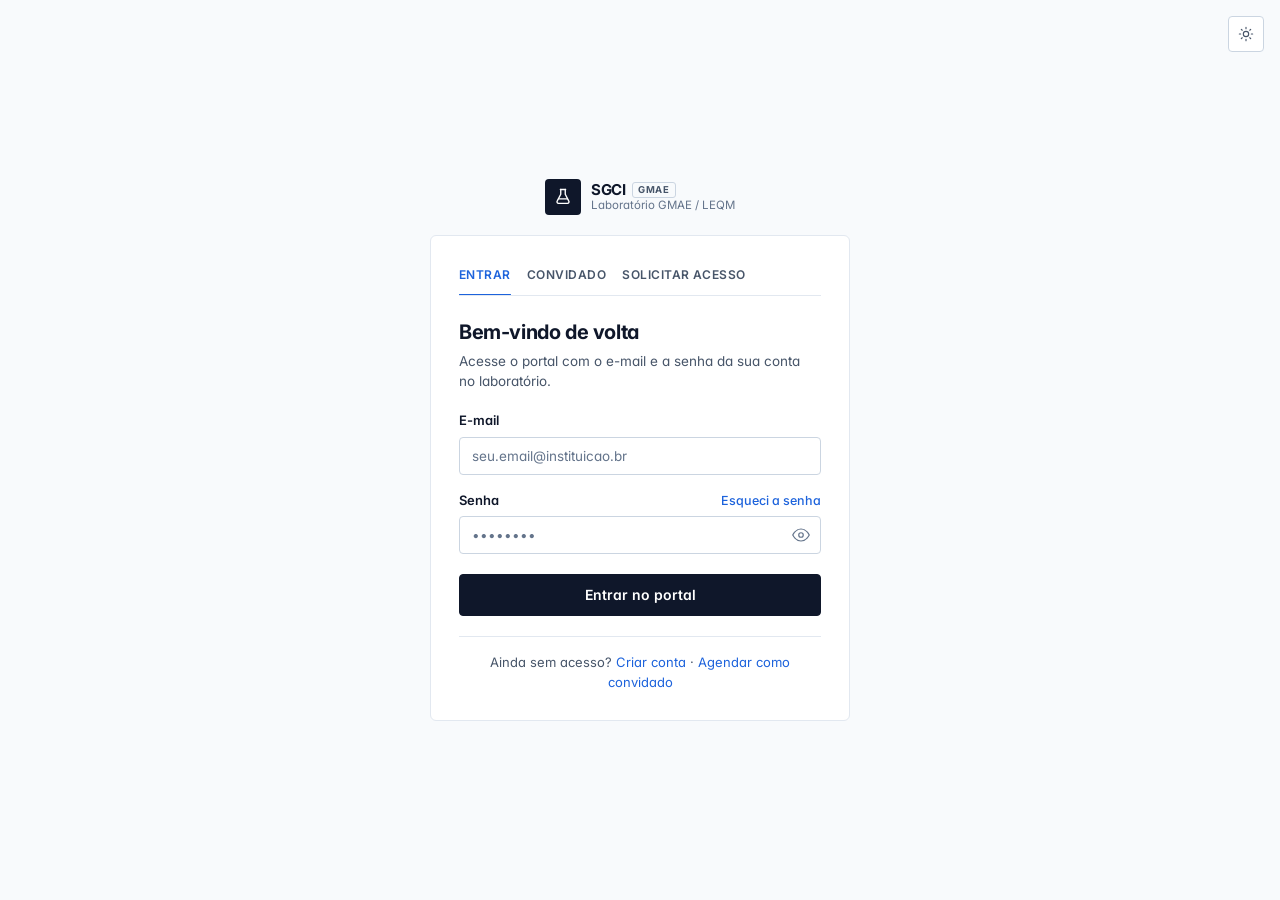
==== commit 44c5f38a: "asd" ====
--- a/index.html
+++ b/index.html
@@ -12,10 +12,10 @@
     <link rel="preconnect" href="https://fonts.googleapis.com">
     <link rel="preconnect" href="https://fonts.gstatic.com" crossorigin>
     <link rel="stylesheet" href="https://fonts.googleapis.com/css2?family=Inter:wght@400;500;600;700&display=swap">
-    <link rel="stylesheet" href="tokens.css?v=5">
-    <link rel="stylesheet" href="css/global.css?v=23">
-    <link rel="stylesheet" href="css/layout.css?v=23">
-    <link rel="stylesheet" href="css/components.css?v=23">
+    <link rel="stylesheet" href="tokens.css?v=6">
+    <link rel="stylesheet" href="css/global.css?v=24">
+    <link rel="stylesheet" href="css/layout.css?v=24">
+    <link rel="stylesheet" href="css/components.css?v=24">
 </head>
 <body>
     <main class="auth-shell">
--- a/tokens.css
+++ b/tokens.css
@@ -1,37 +1,43 @@
 /* ==========================================
    TOKENS DO DESIGN SYSTEM (design-system-enforcer)
    Fonte única de cor, borda, raio, sombra e tipografia.
-   Estrutura da referência (topbar flutuante, sidebar recolhível, área de
-   trabalho arredondada) com paleta técnica própria: azul + grafite.
+   Estética industrial/técnica: superfícies brancas delimitadas por bordas
+   nítidas de 1px, cantos secos, sem sombras difusas, grafite como ação
+   primária e azul técnico só no item ativo do menu, links e foco.
    Pares de texto conferidos para WCAG AA (≥ 4.5:1) — ver SKILL.md §2.
    ========================================== */
 :root {
     /* ---------- Paleta principal ---------- */
-    --bg-canvas: #F5F7FA;          /* fundo da página */
-    --bg-workspace: #ECEFF4;       /* moldura arredondada da área de trabalho */
-    --bg-surface: #FFFFFF;         /* sidebar, topbar, cards, dropdowns */
-    --bg-subtle: #F1F5F9;          /* pílulas de data/hora, inputs, hover sutil */
-    --border-subtle: #E2E8F0;      /* bordas de cards e divisórias */
+    --bg-canvas: #F8FAFC;          /* fundo geral da página */
+    --bg-workspace: #F8FAFC;       /* área útil: mesma cor do fundo (sem moldura) */
+    --bg-surface: #FFFFFF;         /* sidebar, tabelas, painéis, dropdowns, modais */
+    --bg-subtle: #F1F5F9;          /* hover sutil, cabeçalho de tabela, inputs */
+    --border-subtle: #E2E8F0;      /* a borda padrão de toda superfície */
 
-    --brand-primary: #1D63DC;      /* ação principal, item ativo, dia ativo */
+    --brand-primary: #1D63DC;      /* azul técnico: item ativo, links, foco */
     --brand-hover: #164EB3;
     --brand-soft: #EEF4FF;
 
-    --action-dark: #0F172A;        /* cabeçalho técnico do destaque, marca */
+    --action-dark: #0F172A;        /* grafite: ação primária, marca */
     --action-dark-hover: #1E293B;
 
-    --danger-primary: #DC2626;     /* fundo sólido de sair/excluir (texto branco) */
+    /* Botão primário (grafite no claro; claro sobre grafite no escuro) */
+    --action-primary: #0F172A;
+    --action-primary-hover: #1E293B;
+    --action-primary-text: #FFFFFF;
+
+    --danger-primary: #DC2626;     /* fundo sólido de excluir (texto branco) */
     --danger-soft: #FEF2F2;
 
     --text-primary: #0F172A;
     --text-secondary: #475569;
-    --text-muted: #64748B;         /* só sobre branco/--bg-hover */
+    --text-muted: #64748B;         /* só sobre branco/--bg-hover/--bg-canvas */
 
     /* ---------- Auxiliares ---------- */
-    --bg-hover: #F8FAFC;           /* hover de linhas e container de grupo aberto */
-    --bg-input: #F1F5F9;
-    --bg-inset: #F8FAFC;           /* bloco interno de fatos dos cards */
-    --border-soft: #E5E9F0;
+    --bg-hover: #F8FAFC;           /* hover de linhas */
+    --bg-input: #FFFFFF;
+    --bg-inset: #F8FAFC;
+    --border-soft: #EEF2F6;        /* divisórias internas de tabela */
     --border-strong: #CBD5E1;      /* botões secundários e controles */
     --border-control: #94A3B8;     /* hover de inputs, checkbox (≥ 3:1) */
     --brand-border: #C7D9FB;
@@ -40,11 +46,11 @@
     --rating: #F59E0B;
 
     --success-text: #15803D;
-    --success-bg: #DCFCE7;
+    --success-bg: #F0FDF4;
     --success-border: #BBF7D0;
     --success-solid: #16A34A;
     --warning-text: #B45309;
-    --warning-bg: #FEF3C7;
+    --warning-bg: #FFFBEB;
     --warning-border: #FDE68A;
     --warning-solid: #F59E0B;
     --danger-text: #B91C1C;        /* texto vermelho sobre --danger-soft (5,6:1) */
@@ -53,17 +59,17 @@
 
     --overlay: rgb(15 23 42 / 0.40);
 
-    /* ---------- Raios ---------- */
-    --radius-lg: 14px;             /* moldura da área de trabalho e cards principais */
-    --radius-panel: 12px;          /* topbar flutuante e card lateral de agenda */
-    --radius-md: 10px;             /* cards internos e dropdowns */
-    --radius-sm: 8px;              /* botões, inputs, itens de menu */
-    --radius-pill: 999px;          /* badges, contadores, pills de status, pontos */
+    /* ---------- Raios (cantos técnicos) ---------- */
+    --radius-lg: 6px;              /* containers: tabelas, painéis, modais */
+    --radius-panel: 6px;           /* painéis laterais (agenda) */
+    --radius-md: 6px;              /* cards internos e dropdowns */
+    --radius-sm: 4px;              /* botões, inputs, badges, itens de menu */
+    --radius-pill: 999px;          /* só pontos de status e avatares */
 
-    /* ---------- Sombras (as únicas permitidas) ---------- */
-    --shadow-card: 0 1px 2px rgba(15, 23, 42, 0.04);
-    --shadow-float: 0 1px 2px rgba(15, 23, 42, 0.04), 0 6px 18px -8px rgba(15, 23, 42, 0.10);
-    --shadow-pop: 0 12px 32px -12px rgba(15, 23, 42, 0.22), 0 0 0 1px rgba(15, 23, 42, 0.05);
+    /* ---------- Sombras: sem sombra difusa; só modais se destacam ---------- */
+    --shadow-card: none;
+    --shadow-float: none;
+    --shadow-pop: 0 0 0 1px rgba(15, 23, 42, 0.08), 0 16px 40px -16px rgba(15, 23, 42, 0.28);
 
     /* ---------- Tipografia ---------- */
     --font-sans: 'Inter', system-ui, -apple-system, 'Segoe UI', Roboto, Arial, sans-serif;
@@ -99,17 +105,21 @@
 @media screen {
     [data-theme="dark"] {
         --bg-canvas: #0B1120;
-        --bg-workspace: #111A2B;
+        --bg-workspace: #0B1120;
         --bg-surface: #0F172A;
-        --bg-subtle: #1A2436;
+        --bg-subtle: #16203A;
         --border-subtle: #243044;
 
-        --brand-primary: #2F6AD4;      /* fundo de botão: branco por cima ≥ 5:1 */
+        --brand-primary: #2F6AD4;
         --brand-hover: #2559BF;
         --brand-soft: #16243F;
 
         --action-dark: #1E293B;
         --action-dark-hover: #273449;
+
+        --action-primary: #E2E8F0;
+        --action-primary-hover: #FFFFFF;
+        --action-primary-text: #0F172A;
 
         --danger-primary: #DC2626;
         --danger-soft: #2D1215;
@@ -118,10 +128,10 @@
         --text-secondary: #CBD5E1;
         --text-muted: #94A3B8;
 
-        --bg-hover: #162032;
-        --bg-input: #1A2436;
+        --bg-hover: #131D31;
+        --bg-input: #0F172A;
         --bg-inset: #131D2F;
-        --border-soft: #2A364B;
+        --border-soft: #1C2739;
         --border-strong: #364257;
         --border-control: #64748B;
         --brand-border: #2A4677;
@@ -143,7 +153,7 @@
 
         --overlay: rgb(2 6 23 / 0.66);
         --shadow-card: none;
-        --shadow-float: 0 0 0 1px var(--border-subtle);
+        --shadow-float: none;
         --shadow-pop: 0 0 0 1px var(--border-strong);
 
         /* links e texto azul sobre fundo escuro precisam de um azul mais claro */
--- a/css/global.css
+++ b/css/global.css
@@ -31,7 +31,7 @@
     --ctrl-lg: 42px;
 
     /* Layout */
-    --sidebar-w: 248px;
+    --sidebar-w: 240px;
     --topbar-h: 64px;
     --content-max: none;
 
@@ -122,7 +122,7 @@
     --ctrl-md: 42px;
     --ctrl-lg: 46px;
 
-    --sidebar-w: 264px;
+    --sidebar-w: 240px;
 }
 
 /* ==========================================
@@ -135,7 +135,7 @@
 }
 
 html {
-    scroll-padding-top: calc(var(--topbar-h) + 8px);
+    scroll-padding-top: 16px;
     -webkit-tap-highlight-color: transparent;
     -webkit-text-size-adjust: 100%;
 }
--- a/css/layout.css
+++ b/css/layout.css
@@ -1,96 +1,41 @@
 /* ==========================================
    SHELL DO SISTEMA
-   Topbar flutuante (largura total) · sidebar recolhível à esquerda ·
-   barra de saudação · área de trabalho arredondada em --bg-workspace.
-
-   ┌──────────────────────── topbar ────────────────────────┐
-   │ ≡  SGCI   Início  Conhecimento▾  Rotina▾        ⌕ ☾ T │
-   └────────────────────────────────────────────────────────┘
-   ┌─ sidebar ─┐  Bom dia, Gabriel            [2FA][Novo][Sair]
-   │ Início    │  ┌──────────── área de trabalho ────────────┐
-   │ ▸ grupo   │  │  cards brancos                           │
-   │ perfil    │  └──────────────────────────────────────────┘
+   Sidebar fixa de 240px (marca, navegação em acordeão, conta) e área útil
+   direto sobre o fundo. Sem topbar, sem barra de saudação, sem moldura.
+
+   ┌─ sidebar 240 ──┐┌──────────── área útil ─────────────────────┐
+   │ SGCI GMAE  ●on ││ Título · subtítulo           [ação][ação]  │
+   │ ⌕ Buscar  ⌃K   ││ ───────────────────────────────────────────│
+   │ Início         ││ 7 EQUIPAMENTOS              [⌕ buscar…  ] │
+   │ ▾ Conhecimento ││ ┌ tabela técnica ─────────────────────────┐│
+   │ ▸ Rotina       ││ │ linha · linha · linha                    ││
+   │ GP Gabriel     ││ └──────────────────────────────────────────┘│
+   │ 🔒 ☾ T   Sair  ││                                             │
+   └────────────────┘└─────────────────────────────────────────────┘
    ========================================== */
-:root {
-    --shell-gap: 16px;
-    --shell-pad: 16px;
-    --topbar-top: 12px;
-}
-
 .app-layout,
 .dashboard-layout {
-    display: grid;
-    grid-template-columns: var(--sidebar-w) minmax(0, 1fr);
-    grid-template-rows: auto 1fr;
-    column-gap: 20px;
-    row-gap: var(--shell-gap);
     min-height: 100vh;
     min-height: 100dvh;
     width: 100%;
-    padding: 0 20px 20px;
     background: var(--bg-canvas);
 }
 
 /* ==========================================
-   TOPBAR FLUTUANTE
+   MARCA (sidebar, barra do celular e telas de login)
    ========================================== */
-.top-bar,
-.topbar {
-    grid-column: 1 / -1;
-    position: sticky;
-    top: var(--topbar-top);
-    z-index: var(--z-topbar);
-    margin-top: var(--topbar-top);
-    height: var(--topbar-h);
-    display: flex;
-    align-items: center;
-    gap: var(--space-3);
-    padding: 0 var(--space-3) 0 var(--space-2);
-    background: var(--bg-surface);
-    border: 1px solid var(--border-subtle);
-    border-radius: var(--radius-panel);
-    /* sombra suave + faixa da cor do fundo acima: o conteúdo rolado não aparece por cima da barra */
-    box-shadow: var(--shadow-float), 0 calc(var(--topbar-top) * -1 - 1px) 0 0 var(--bg-canvas);
-}
-
-.topbar-left {
-    display: flex;
-    align-items: center;
-    gap: var(--space-2);
+.brand {
+    display: inline-flex;
+    align-items: center;
+    gap: 8px;
     min-width: 0;
-    flex-shrink: 0;
-}
-
-.menu-toggle {
-    width: 40px;
-    height: 40px;
-    flex-shrink: 0;
-    display: inline-flex;
-    align-items: center;
-    justify-content: center;
-    border: 0;
-    border-radius: var(--radius-sm);
-    background: transparent;
-    color: var(--text-primary);
-    cursor: pointer;
-    transition: background-color var(--t-fast);
-}
-.menu-toggle:hover { background: var(--bg-subtle); }
-.menu-toggle:focus-visible { outline-offset: -2px; }
-
-/* Marca */
-.brand {
-    display: inline-flex;
-    align-items: center;
-    gap: 10px;
-    padding-right: var(--space-2);
     color: var(--text-primary);
     text-decoration: none;
 }
 
 .brand-glyph {
-    width: 30px;
-    height: 30px;
+    width: 24px;
+    height: 24px;
     border-radius: var(--radius-sm);
     display: inline-flex;
     align-items: center;
@@ -115,23 +60,23 @@
 }
 
 .brand-mark {
-    font-size: 17px;
+    font-size: 15px;
     font-weight: 700;
-    letter-spacing: -0.03em;
+    letter-spacing: -0.02em;
     color: var(--text-primary);
 }
 
 .brand-chip {
     display: inline-flex;
     align-items: center;
-    height: 18px;
-    padding: 0 6px;
-    border-radius: 5px;
-    background: var(--action-dark);
-    color: var(--text-on-dark);
+    height: 16px;
+    padding: 0 5px;
+    border: 1px solid var(--border-strong);
+    border-radius: 3px;
+    color: var(--text-secondary);
     font-size: 9.5px;
     font-weight: 700;
-    letter-spacing: 0.06em;
+    letter-spacing: 0.08em;
 }
 
 .brand-sub {
@@ -142,116 +87,35 @@
     text-overflow: ellipsis;
 }
 
-/* ---------- Navegação horizontal com dropdowns ---------- */
-.topnav {
-    margin-left: auto;
-    min-width: 0;
-}
-
-.topnav-list {
-    list-style: none;
-    display: flex;
-    align-items: center;
-    gap: 2px;
-}
-
-.topnav-item { position: relative; }
-
-.topnav-link,
-.topnav-trigger {
-    display: inline-flex;
-    align-items: center;
-    gap: 6px;
-    height: 38px;
-    padding: 0 12px;
-    border: 0;
+/* Botão de tema das telas de login */
+.theme-toggle {
+    width: 36px;
+    height: 36px;
+    display: inline-flex;
+    align-items: center;
+    justify-content: center;
+    border: 1px solid var(--border-strong);
     border-radius: var(--radius-sm);
-    background: transparent;
-    color: var(--text-secondary);
-    font-size: 13.5px;
-    font-weight: 600;
-    white-space: nowrap;
+    background: var(--bg-surface);
+    color: var(--text-secondary);
     cursor: pointer;
     transition: background-color var(--t-fast), color var(--t-fast);
 }
-.topnav-link:hover,
-.topnav-trigger:hover {
-    background: var(--bg-subtle);
+.theme-toggle:hover {
+    background: var(--bg-hover);
     color: var(--text-primary);
 }
-.topnav-trigger .icon { transition: transform var(--t-base) var(--ease); }
-.topnav-trigger[aria-expanded="true"] { background: var(--bg-subtle); color: var(--text-primary); }
-.topnav-trigger[aria-expanded="true"] .icon { transform: rotate(180deg); }
-
-/* Seção atual: fundo azul suave */
-.topnav-list > li > .topnav-link[aria-current="page"],
-.topnav-trigger.is-active {
-    background: var(--brand-soft);
-    color: var(--accent-brand);
-}
-
-/* Dropdown flutuante */
-.topnav-menu {
-    position: absolute;
-    top: calc(100% + 6px);
-    left: 0;
-    z-index: 5;
-    min-width: 220px;
-    padding: 6px;
-    list-style: none;
-    background: var(--bg-surface);
-    border: 1px solid var(--border-subtle);
-    border-radius: var(--radius-md);
-    box-shadow: var(--shadow-float);
-}
-.topnav-menu[hidden] { display: none; }
-
-.topnav-menu .topnav-link {
-    width: 100%;
-    height: 36px;
-    justify-content: flex-start;
+
+/* Indicador de conexão: ponto + texto discreto */
+.sys-status {
+    display: inline-flex;
+    align-items: center;
+    gap: 5px;
+    margin-left: auto;
+    font-size: 11px;
     font-weight: 500;
-}
-.topnav-menu .topnav-link[aria-current="page"] {
-    background: var(--brand-soft);
-    color: var(--accent-brand);
-    font-weight: 600;
-}
-
-.topnav-link:focus-visible,
-.topnav-trigger:focus-visible { outline-offset: -2px; }
-
-/* ---------- Ações à direita da topbar ---------- */
-.topbar-right {
-    display: flex;
-    align-items: center;
-    gap: 6px;
-    flex-shrink: 0;
-}
-.topnav + .topbar-right {
-    padding-left: var(--space-3);
-    margin-left: var(--space-1);
-    border-left: 1px solid var(--border-subtle);
-}
-
-.topbar-right .icon-btn {
-    width: 38px;
-    height: 38px;
-    color: var(--text-secondary);
-}
-
-/* Indicador de conexão: só um ponto com texto acessível */
-.sys-status {
-    display: inline-flex;
-    align-items: center;
-    gap: 6px;
-    height: 28px;
-    padding: 0 10px;
-    border-radius: var(--radius-pill);
-    background: var(--success-bg);
-    font-size: 12px;
-    font-weight: 600;
-    color: var(--success-text);
+    color: var(--text-muted);
+    white-space: nowrap;
 }
 .sys-status .dot {
     width: 6px;
@@ -259,79 +123,61 @@
     border-radius: 50%;
     background: var(--success-solid);
 }
-.sys-status.is-offline {
-    color: var(--danger-text);
-    background: var(--danger-soft);
-}
+.sys-status.is-offline { color: var(--danger-text); }
 .sys-status.is-offline .dot { background: var(--danger-solid); }
 
-/* Gatilho grande de busca (mantido para outras páginas que o usem) */
-.search-trigger {
-    display: inline-flex;
+/* ==========================================
+   SIDEBAR FIXA
+   ========================================== */
+.sidebar {
+    position: fixed;
+    top: 0;
+    left: 0;
+    bottom: 0;
+    width: var(--sidebar-w);
+    height: 100vh;
+    height: 100dvh;
+    display: flex;
+    flex-direction: column;
+    background: var(--bg-surface);
+    border-right: 1px solid var(--border-subtle);
+    z-index: var(--z-sidebar);
+    user-select: none;
+}
+
+.sidebar-header,
+.sidebar-brand {
+    height: 52px;
+    flex-shrink: 0;
+    display: flex;
+    align-items: center;
+    gap: var(--space-2);
+    padding: 0 var(--space-4);
+    border-bottom: 1px solid var(--border-subtle);
+}
+.sidebar-brand .sidebar-close { display: none; }
+
+/* Gatilho da paleta (Ctrl+K) */
+.sidebar-search {
+    flex-shrink: 0;
+    display: flex;
     align-items: center;
     gap: 8px;
-    height: 38px;
-    padding: 0 10px 0 12px;
-    border: 0;
-    border-radius: var(--radius-sm);
-    background: var(--bg-subtle);
-    color: var(--text-secondary);
-    font-size: 13px;
-    cursor: pointer;
-}
-.search-trigger .keys { display: inline-flex; gap: 3px; }
-
-.theme-toggle {
-    width: 38px;
-    height: 38px;
-    display: inline-flex;
-    align-items: center;
-    justify-content: center;
-    border: 1px solid var(--border-strong);
+    height: 32px;
+    margin: var(--space-3) var(--space-3) 0;
+    padding: 0 6px 0 10px;
+    border: 1px solid var(--border-subtle);
     border-radius: var(--radius-sm);
     background: var(--bg-surface);
     color: var(--text-secondary);
+    font-size: 13px;
+    text-align: left;
     cursor: pointer;
-    transition: background-color var(--t-fast), color var(--t-fast);
-}
-.theme-toggle:hover {
-    background: var(--bg-hover);
-    color: var(--text-primary);
-}
-
-/* ==========================================
-   SIDEBAR (card branco, recolhível)
-   ========================================== */
-.sidebar {
-    grid-column: 1;
-    align-self: start;
-    position: sticky;
-    top: calc(var(--topbar-top) + var(--topbar-h) + var(--shell-gap));
-    height: calc(100dvh - var(--topbar-top) - var(--topbar-h) - var(--shell-gap) - 20px);
-    min-height: 360px;
-    display: flex;
-    flex-direction: column;
-    background: var(--bg-surface);
-    border: 1px solid var(--border-subtle);
-    border-radius: var(--radius-lg);
-    box-shadow: var(--shadow-card);
-    z-index: var(--z-sidebar);
-    user-select: none;
-    overflow: hidden;
-}
-
-/* Cabeçalho da gaveta (só no modo celular/tablet) */
-.sidebar-header,
-.sidebar-brand {
-    display: none;
-    height: var(--topbar-h);
-    flex-shrink: 0;
-    align-items: center;
-    justify-content: space-between;
-    gap: 10px;
-    padding: 0 var(--space-3) 0 var(--space-4);
-    border-bottom: 1px solid var(--border-subtle);
-}
+    transition: border-color var(--t-fast), color var(--t-fast);
+}
+.sidebar-search > span:first-of-type { flex: 1; }
+.sidebar-search .keys { display: inline-flex; gap: 2px; }
+.sidebar-search:hover { border-color: var(--border-strong); color: var(--text-primary); }
 
 .nav-links,
 .sidebar-nav {
@@ -345,9 +191,9 @@
     list-style: none;
     display: flex;
     flex-direction: column;
-    gap: 2px;
-}
-.sidebar-nav > ul { gap: 4px; }
+    gap: 1px;
+}
+.sidebar-nav > ul { gap: 2px; }
 
 /* Item de navegação */
 .nav-item {
@@ -355,20 +201,20 @@
     display: flex;
     align-items: center;
     gap: 10px;
-    height: 40px;
-    padding: 0 12px;
+    height: 32px;
+    padding: 0 10px;
     border: 0;
     border-radius: var(--radius-sm);
     background: transparent;
     color: var(--text-secondary);
-    font-size: 14px;
+    font-size: 13.5px;
     font-weight: 500;
     text-align: left;
     cursor: pointer;
     position: relative;
     transition: background-color var(--t-fast), color var(--t-fast);
 }
-[data-densidade="bancada"] .nav-item { height: 46px; }
+[data-densidade="bancada"] .nav-item { height: 42px; }
 
 .nav-item .icon {
     color: var(--text-muted);
@@ -385,16 +231,17 @@
 
 .nav-item .nav-tag {
     flex-shrink: 0;
-    height: 18px;
-    padding: 0 7px;
-    display: inline-flex;
-    align-items: center;
-    border-radius: var(--radius-pill);
+    height: 16px;
+    padding: 0 5px;
+    display: inline-flex;
+    align-items: center;
+    border: 1px solid var(--warning-border);
+    border-radius: 3px;
     background: var(--warning-bg);
     color: var(--warning-text);
-    font-size: 10px;
+    font-size: 9.5px;
     font-weight: 700;
-    letter-spacing: 0.03em;
+    letter-spacing: 0.05em;
     text-transform: uppercase;
 }
 
@@ -412,39 +259,39 @@
 .nav-item:hover .icon { color: var(--text-primary); }
 .nav-item:focus-visible { outline-offset: -2px; }
 
-/* Ativo: pill sólida azul com texto branco */
+/* Ativo: azul técnico suave + filete à esquerda */
 .nav-item.active,
 .nav-item.active:hover {
+    background: var(--brand-soft);
+    color: var(--accent-brand);
+    font-weight: 600;
+}
+.nav-item.active::before {
+    content: "";
+    position: absolute;
+    left: 0;
+    top: 7px;
+    bottom: 7px;
+    width: 2px;
+    border-radius: 1px;
     background: var(--brand-primary);
-    color: var(--text-on-dark);
-    font-weight: 600;
-}
-.nav-item.active .icon { color: var(--text-on-dark); }
-.nav-item.active .nav-tag { background: var(--bg-surface); color: var(--brand-primary); }
-.nav-item.active:focus-visible { outline-offset: 2px; }
+}
+.nav-item.active .icon { color: var(--accent-brand); }
 
 /* Rótulo de grupo simples (ex.: "Sistema") */
 .nav-section-label,
 .nav-group {
     display: block;
-    padding: var(--space-4) 12px 6px;
+    padding: var(--space-4) 10px 6px;
     font-size: var(--fs-micro);
     font-weight: 600;
-    letter-spacing: 0.05em;
+    letter-spacing: 0.06em;
     text-transform: uppercase;
     color: var(--text-muted);
 }
 
-/* Grupo em acordeão: o cabeçalho tem a mesma forma de um item */
-.nav-acc {
-    border-radius: var(--radius-md);
-    transition: background-color var(--t-fast);
-}
-.nav-acc:has(> .nav-acc-toggle[aria-expanded="true"]) {
-    background: var(--bg-hover);
-    box-shadow: inset 0 0 0 1px var(--border-soft);
-    padding-bottom: 6px;
-}
+/* Grupo em acordeão */
+.nav-acc { margin-top: var(--space-2); }
 /* modo convidado: grupos sem itens somem */
 .nav-acc:not(:has(.nav-item)) { display: none; }
 
@@ -454,63 +301,68 @@
     align-items: center;
     justify-content: space-between;
     gap: 10px;
-    height: 40px;
-    padding: 0 12px;
+    height: 28px;
+    padding: 0 10px;
     border: 0;
     border-radius: var(--radius-sm);
     background: transparent;
-    color: var(--text-primary);
-    font-size: 14px;
+    color: var(--text-muted);
+    font-size: var(--fs-micro);
     font-weight: 600;
-    letter-spacing: 0;
-    text-transform: none;
+    letter-spacing: 0.06em;
+    text-transform: uppercase;
     text-align: left;
     cursor: pointer;
-    transition: background-color var(--t-fast);
-}
-[data-densidade="bancada"] .nav-acc-toggle { height: 46px; }
-.nav-acc-toggle:hover { background: var(--bg-subtle); }
+    transition: background-color var(--t-fast), color var(--t-fast);
+}
+[data-densidade="bancada"] .nav-acc-toggle { height: 36px; }
+.nav-acc-toggle:hover { color: var(--text-primary); background: var(--bg-subtle); }
 .nav-acc-toggle:focus-visible { outline-offset: -2px; }
 
 /* Chevron desenhado em CSS: o texto do botão continua só o nome do grupo */
 .nav-acc-toggle::after {
     content: "";
-    width: 7px;
-    height: 7px;
+    width: 6px;
+    height: 6px;
     margin-right: 3px;
-    border-right: 1.6px solid currentColor;
-    border-bottom: 1.6px solid currentColor;
-    color: var(--text-muted);
+    border-right: 1.5px solid currentColor;
+    border-bottom: 1.5px solid currentColor;
     transform: rotate(-45deg);
     transition: transform var(--t-base) var(--ease);
     flex-shrink: 0;
 }
-.nav-acc-toggle[aria-expanded="true"]::after { transform: rotate(45deg); margin-top: -4px; }
-
-.nav-acc-panel { padding: 2px 6px 0 6px; }
+.nav-acc-toggle[aria-expanded="true"]::after { transform: rotate(45deg); margin-top: -3px; }
+
+.nav-acc-panel { padding-top: 2px; }
 .nav-acc-panel[hidden] { display: none; }
-.nav-acc-panel .nav-item { height: 36px; font-size: 13.5px; padding: 0 10px; }
-[data-densidade="bancada"] .nav-acc-panel .nav-item { height: 44px; }
-
-/* Rodapé: perfil fixo */
+[data-densidade="bancada"] .nav-acc-panel .nav-item { height: 42px; }
+
+/* ---------- Rodapé: perfil + ações de conta ---------- */
 .sidebar-footer {
     flex-shrink: 0;
-    margin: 0 var(--space-3) var(--space-3);
-    padding: 10px 12px;
+    padding: var(--space-3);
     border-top: 1px solid var(--border-subtle);
     display: flex;
+    flex-direction: column;
+    gap: var(--space-2);
+}
+
+.sidebar-profile {
+    display: flex;
     align-items: center;
     gap: 10px;
+    min-width: 0;
+    padding: 0 2px;
 }
 
 .user-avatar,
 .sidebar-footer .avatar {
-    width: 36px;
-    height: 36px;
-    border-radius: var(--radius-pill);
-    background: var(--brand-primary);
+    width: 30px;
+    height: 30px;
+    border-radius: var(--radius-sm);
+    background: var(--action-dark);
     color: var(--text-on-dark);
-    font-size: 12px;
+    font-size: 11px;
     font-weight: 700;
     letter-spacing: 0.02em;
     display: inline-flex;
@@ -530,7 +382,7 @@
 .user-name,
 .sidebar-user {
     display: block;
-    font-size: 13.5px;
+    font-size: 13px;
     font-weight: 600;
     color: var(--text-primary);
     white-space: nowrap;
@@ -541,13 +393,59 @@
 .user-role,
 .sidebar-role {
     display: block;
-    font-size: 12px;
+    font-size: 11.5px;
     color: var(--text-muted);
     white-space: nowrap;
     overflow: hidden;
     text-overflow: ellipsis;
 }
 .sidebar-role::first-letter { text-transform: uppercase; }
+
+.sidebar-actions {
+    display: flex;
+    align-items: center;
+    gap: 2px;
+}
+.sidebar-actions .icon-btn {
+    width: 30px;
+    height: 30px;
+    color: var(--text-secondary);
+}
+/* 2FA pendente: ponto âmbar discreto no cadeado */
+.sidebar-actions .icon-btn.is-alert { position: relative; }
+.sidebar-actions .icon-btn.is-alert::after {
+    content: "";
+    position: absolute;
+    top: 5px;
+    right: 5px;
+    width: 6px;
+    height: 6px;
+    border-radius: 50%;
+    background: var(--warning-solid);
+    box-shadow: 0 0 0 2px var(--bg-surface);
+}
+
+.sidebar-logout {
+    display: inline-flex;
+    align-items: center;
+    gap: 6px;
+    height: 30px;
+    margin-left: auto;
+    padding: 0 8px;
+    border: 0;
+    border-radius: var(--radius-sm);
+    background: transparent;
+    color: var(--text-secondary);
+    font-size: 12.5px;
+    font-weight: 500;
+    cursor: pointer;
+    transition: background-color var(--t-fast), color var(--t-fast);
+}
+.sidebar-logout:hover {
+    background: var(--danger-soft);
+    color: var(--danger-text);
+}
+.sidebar-logout:focus-visible { outline: 2px solid var(--accent-brand); outline-offset: 0; }
 
 .sidebar-tools {
     display: flex;
@@ -564,122 +462,81 @@
     border-color: var(--brand-border);
 }
 
-/* Convidado: sem navegação horizontal nem botão "Novo" */
-body[data-guest="true"] .guest-hide,
-body[data-guest="true"] .topnav { display: none !important; }
+/* Convidado: sem ações de criação */
+body[data-guest="true"] .guest-hide { display: none !important; }
+
+/* Barra mínima do celular (só abre a gaveta) */
+.mobile-bar { display: none; }
 
 /* ==========================================
-   COLUNA PRINCIPAL: SAUDAÇÃO + ÁREA DE TRABALHO
+   ÁREA ÚTIL
    ========================================== */
 .main-content,
 .main-wrapper {
-    grid-column: 2;
+    margin-left: var(--sidebar-w);
     min-width: 0;
+    min-height: 100vh;
+    min-height: 100dvh;
     display: flex;
     flex-direction: column;
-    gap: var(--shell-gap);
-}
-
-.greeting-bar {
-    display: flex;
-    align-items: center;
-    justify-content: space-between;
-    flex-wrap: wrap;
-    gap: var(--space-3) var(--space-4);
-    min-height: 44px;
-    padding: 0 2px;
-}
-
-.greeting {
-    font-size: 21px;
-    font-weight: 700;
-    letter-spacing: -0.02em;
-    line-height: 1.2;
-    color: var(--text-primary);
-}
-.greeting-date {
-    margin-top: 2px;
-    font-size: 13px;
-    color: var(--text-secondary);
-}
-.greeting-date::first-letter { text-transform: uppercase; }
-
-.greeting-actions {
-    display: flex;
-    align-items: center;
-    flex-wrap: wrap;
-    gap: var(--space-2);
-}
-.greeting-actions .short { display: none; }
-
-/* Área de trabalho */
+}
+
 .content-area {
     flex: 1;
     width: 100%;
+    max-width: 1440px;
     min-width: 0;
-    padding: var(--space-6);
-    background: var(--bg-workspace);
-    border-radius: var(--radius-lg);
+    padding: var(--space-6) var(--space-8) var(--space-10);
 }
 .content-area:focus { outline: none; }
-.content-area:focus-visible { outline: 2px solid var(--accent-brand); outline-offset: 2px; }
-
-/* Cabeçalho da página dentro da área de trabalho */
+.content-area:focus-visible { outline: 2px solid var(--accent-brand); outline-offset: -2px; }
+
+/* ---------- Cabeçalho único da página ---------- */
 .page-head {
     display: flex;
     justify-content: space-between;
-    align-items: flex-start;
-    gap: var(--space-4);
+    align-items: center;
+    gap: var(--space-3) var(--space-4);
     flex-wrap: wrap;
-    margin-bottom: var(--space-5);
+    padding-bottom: var(--space-4);
+    margin-bottom: var(--space-4);
+    border-bottom: 1px solid var(--border-subtle);
 }
 
 .page-head > * { min-width: 0; }
 
 .page-head > div:first-child:not(.page-actions):not(.cluster) {
     display: flex;
-    flex-wrap: wrap;
-    align-items: center;
-    gap: 6px 10px;
-    flex: 1 1 420px;
+    flex-direction: column;
+    gap: 2px;
+    flex: 1 1 360px;
 }
 
 .page-head h1 {
     order: 1;
     overflow-wrap: anywhere;
     font-size: var(--fs-xl);
-    font-weight: 700;
-    letter-spacing: -0.02em;
+    font-weight: 600;
+    letter-spacing: -0.015em;
     line-height: 1.25;
     color: var(--text-primary);
 }
 
-/* O eyebrow do cabeçalho vira um chip discreto ao lado do título */
+/* Eyebrow vira trilha técnica acima do título */
 .page-head .eyebrow {
+    order: 0;
+    font-size: var(--fs-micro);
+    font-weight: 600;
+    letter-spacing: 0.06em;
+    text-transform: uppercase;
+    color: var(--text-muted);
+}
+.page-head .eyebrow:empty { display: none; }
+
+.page-head .lede {
     order: 2;
-    display: inline-block;
-    height: 26px;
-    padding: 0 10px;
-    border: 1px solid var(--border-subtle);
-    border-radius: var(--radius-pill);
-    background: var(--bg-surface);
-    font-size: 12px;
-    font-weight: 500;
-    line-height: 24px;
-    letter-spacing: 0;
-    text-transform: none;
-    color: var(--text-secondary);
-    white-space: nowrap;
-}
-.page-head .eyebrow::first-letter { text-transform: uppercase; }
-.page-head .eyebrow:empty { display: none; }
-
-.page-head .lede {
-    order: 3;
-    flex: 0 0 100%;
-    /* linha inteira (nunca sobe para o lado do título), texto até ~78 caracteres */
-    padding-inline-end: max(0px, calc(100% - 78ch));
-    font-size: var(--fs-base);
+    max-width: 78ch;
+    font-size: 13.5px;
     color: var(--text-secondary);
     text-wrap: pretty;
 }
@@ -695,7 +552,7 @@
 .page-head + .tabs-nav { margin-top: calc(var(--space-2) * -1); }
 
 /* ==========================================
-   SEÇÕES (CARDS DE CONTEÚDO)
+   SEÇÕES (PAINÉIS DE CONTEÚDO)
    ========================================== */
 .section,
 .columns > section,
@@ -704,9 +561,8 @@
     background-color: var(--bg-surface);
     border: 1px solid var(--border-subtle);
     border-radius: var(--radius-lg);
-    box-shadow: var(--shadow-card);
-    padding: var(--space-5) var(--space-6);
-    margin-bottom: var(--space-5);
+    padding: var(--space-4) var(--space-5);
+    margin-bottom: var(--space-4);
 }
 
 .columns > section,
@@ -716,7 +572,7 @@
 .stack-lg {
     display: flex;
     flex-direction: column;
-    gap: var(--space-5);
+    gap: var(--space-4);
 }
 
 .section-head {
@@ -725,29 +581,29 @@
     align-items: center;
     flex-wrap: wrap;
     gap: var(--space-2) var(--space-3);
-    margin-bottom: var(--space-4);
+    margin-bottom: var(--space-3);
 }
 
 .section-head h2,
 .section-head h3 {
-    font-size: var(--fs-md);
+    font-size: var(--fs-base);
     font-weight: 600;
-    letter-spacing: -0.01em;
+    letter-spacing: -0.005em;
     color: var(--text-primary);
 }
 
 .columns {
     display: grid;
     grid-template-columns: minmax(0, 1fr) minmax(0, 1fr);
-    gap: var(--space-5);
+    gap: var(--space-4);
     align-items: start;
-    margin-bottom: var(--space-5);
+    margin-bottom: var(--space-4);
 }
 
 .columns-main-aside {
     display: grid;
     grid-template-columns: minmax(0, 1fr) 320px;
-    gap: var(--space-5);
+    gap: var(--space-4);
     align-items: start;
 }
 
@@ -953,18 +809,10 @@
 .toast-region > *,
 #toast-container > * { pointer-events: auto; }
 
-/* ==========================================
-   SIDEBAR RECOLHIDA (desktop ≥ 1200px, pelo botão ≡)
-   ========================================== */
-@media (min-width: 1200px) {
-    [data-sidebar="recolhida"] .dashboard-layout { grid-template-columns: minmax(0, 1fr); }
-    [data-sidebar="recolhida"] .sidebar { display: none; }
-    [data-sidebar="recolhida"] .main-wrapper { grid-column: 1 / -1; }
-}
 
 /* ==========================================
    RESPONSIVIDADE
-   ≤ 1199px: a sidebar sai do grid e vira gaveta (≡ abre/fecha).
+   ≤ 1023px: a sidebar vira gaveta, aberta pela barra mínima (#menu-toggle).
    ========================================== */
 .sidebar-backdrop {
     position: fixed;
@@ -976,21 +824,31 @@
     transition: opacity var(--t-base) var(--ease), visibility var(--t-base);
 }
 
-@media (max-width: 1199px) {
-    .app-layout,
-    .dashboard-layout { grid-template-columns: minmax(0, 1fr); }
-    .main-wrapper { grid-column: 1; }
+@media (max-width: 1279px) {
+    .content-area { padding: var(--space-5) var(--space-6) var(--space-8); }
+}
+
+@media (max-width: 1023px) {
+    .mobile-bar {
+        position: sticky;
+        top: 0;
+        z-index: var(--z-topbar);
+        display: flex;
+        align-items: center;
+        gap: var(--space-2);
+        height: 48px;
+        padding: 0 var(--space-3);
+        background: var(--bg-surface);
+        border-bottom: 1px solid var(--border-subtle);
+    }
+    .mobile-bar .icon-btn { width: 36px; height: 36px; color: var(--text-primary); }
+
+    .main-content,
+    .main-wrapper { margin-left: 0; min-height: calc(100dvh - 48px); }
 
     .sidebar {
-        position: fixed;
-        top: 0;
-        left: 0;
-        bottom: 0;
-        height: 100dvh;
-        min-height: 0;
-        width: min(300px, 86vw);
-        border-radius: 0 var(--radius-lg) var(--radius-lg) 0;
-        border-left: 0;
+        width: min(280px, 86vw);
+        z-index: calc(var(--z-topbar) + 10);
         transform: translateX(-100%);
         visibility: hidden;
         transition: transform var(--t-base) var(--ease), visibility var(--t-base);
@@ -1000,32 +858,17 @@
         visibility: visible;
         box-shadow: var(--shadow-pop);
     }
+    .sidebar-backdrop { z-index: calc(var(--z-topbar) + 9); }
     .sidebar.open ~ .sidebar-backdrop {
         opacity: 1;
         visibility: visible;
     }
-    .sidebar-header,
-    .sidebar-brand { display: flex; }
-}
-
-@media (max-width: 899px) {
-    .topnav { display: none; }
-    .topbar-right { margin-left: auto; }
-    .topnav + .topbar-right { border-left: 0; padding-left: 0; }
+    .sidebar-brand .sidebar-close { display: inline-flex; margin-right: -6px; }
+    .sidebar-brand .sys-status { margin-left: auto; }
 }
 
 @media (max-width: 760px) {
-    :root { --topbar-top: 8px; }
-    .app-layout,
-    .dashboard-layout { padding: 0 10px 12px; row-gap: 12px; }
-    .topbar { padding: 0 6px; gap: 6px; }
-    .brand-chip { display: none; }
-
-    .greeting { font-size: 18px; }
-    .greeting-actions .long { display: none; }
-    .greeting-actions .short { display: inline; }
-
-    .content-area { padding: var(--space-4); border-radius: var(--radius-md); }
+    .content-area { padding: var(--space-4) var(--space-4) var(--space-8); }
     .section,
     .columns > section,
     .columns-main-aside > section,
@@ -1044,13 +887,7 @@
 }
 
 @media (max-width: 480px) {
-    .sys-status,
-    .topbar #btn-densidade { display: none; }
-    .greeting-bar { align-items: flex-start; }
-    /* Ações da saudação viram só ícone (aria-label mantém o nome) */
-    .greeting-actions .btn-label,
-    .greeting-actions .short { display: none; }
-    .greeting-actions .btn { width: 40px; padding: 0; }
+    .mobile-bar .brand-chip { display: none; }
     .page-head h1 { font-size: var(--fs-lg); }
     .auth-panel { padding: var(--space-5); }
     .auth-shell { padding-top: 64px; }
@@ -1060,12 +897,7 @@
     .sidebar, .sidebar-backdrop { transition: none; }
 }
 
-/* Gaveta acima da topbar flutuante; texto auxiliar direto na área de trabalho
-   usa --text-secondary (--text-muted fica abaixo de 4,5:1 sobre --bg-workspace) */
-@media (max-width: 1199px) {
-    .sidebar { z-index: calc(var(--z-topbar) + 10); }
-    .sidebar-backdrop { z-index: calc(var(--z-topbar) + 9); }
-}
+/* Texto auxiliar direto na área útil */
 .content-area > .meta,
 .content-area > .help,
 .content-area .page-head .meta,
--- a/css/components.css
+++ b/css/components.css
@@ -16,7 +16,7 @@
     height: var(--ctrl-md);
     padding: 0 14px;
     font-family: var(--font-sans);
-    font-size: 13.5px;
+    font-size: 13px;
     font-weight: 500;
     line-height: 1;
     white-space: nowrap;
@@ -38,17 +38,17 @@
     text-decoration: none;
 }
 
-/* Ação principal: azul de marca com texto branco (5,4:1) */
+/* Ação principal: grafite com texto branco (17:1); no escuro, claro com texto grafite */
 .btn-primary {
-    background: var(--brand-primary);
-    border-color: var(--brand-primary);
-    color: var(--text-on-dark);
-    font-weight: 600;
+    background: var(--action-primary);
+    border-color: var(--action-primary);
+    color: var(--action-primary-text);
+    font-weight: 500;
 }
 .btn-primary:hover:not(:disabled) {
-    background: var(--brand-hover);
-    border-color: var(--brand-hover);
-    color: var(--text-on-dark);
+    background: var(--action-primary-hover);
+    border-color: var(--action-primary-hover);
+    color: var(--action-primary-text);
 }
 
 /* Ação escura (grafite) — usada sobre fundos claros quando o azul já está em uso */
@@ -71,17 +71,17 @@
     color: var(--text-primary);
 }
 
-/* Ação de destaque suave (azul) — par do neutro no rodapé dos cards */
+/* Ação secundária neutra (o azul fica para ativo, links e foco) */
 .btn-soft {
-    background: var(--accent-brand-bg);
-    border-color: transparent;
-    color: var(--accent-brand);
-    font-weight: 600;
+    background: var(--bg-subtle);
+    border-color: var(--border-subtle);
+    color: var(--text-primary);
+    font-weight: 500;
 }
 .btn-soft:hover:not(:disabled) {
-    background: color-mix(in srgb, var(--accent-brand) 12%, var(--accent-brand-bg));
-    border-color: transparent;
-    color: var(--accent-brand-hover);
+    background: var(--bg-surface);
+    border-color: var(--border-strong);
+    color: var(--text-primary);
 }
 
 .btn-ghost {
@@ -726,7 +726,7 @@
 .cell-icon {
     width: 32px;
     height: 32px;
-    border-radius: var(--radius-pill);
+    border-radius: var(--radius-sm);
     background: var(--accent-brand-bg);
     color: var(--accent-brand);
     display: inline-flex;
@@ -1160,7 +1160,7 @@
 .index-row .ic {
     width: 36px;
     height: 36px;
-    border-radius: var(--radius-pill);
+    border-radius: var(--radius-sm);
     background: var(--accent-brand-bg);
     color: var(--accent-brand);
     display: inline-flex;
@@ -1190,9 +1190,9 @@
     display: inline-flex;
     align-items: center;
     gap: 6px;
-    height: 22px;
-    padding: 0 9px;
-    border-radius: var(--radius-pill);
+    height: 20px;
+    padding: 0 7px;
+    border-radius: var(--radius-sm);
     background: var(--tint);
     border: 1px solid var(--bdr);
     color: var(--tone);
@@ -1253,7 +1253,7 @@
     min-width: 20px;
     height: 18px;
     padding: 0 6px;
-    border-radius: var(--radius-pill);
+    border-radius: var(--radius-sm);
     background: var(--bg-subtle);
     color: var(--text-secondary);
     font-size: 11px;
@@ -1476,7 +1476,7 @@
     min-width: 20px;
     height: 18px;
     padding: 0 6px;
-    border-radius: var(--radius-pill);
+    border-radius: var(--radius-sm);
     background: var(--bg-subtle);
     color: var(--text-secondary);
     font-size: 11px;
@@ -1756,7 +1756,7 @@
     height: 22px;
     padding: 0 9px;
     margin-right: 10px;
-    border-radius: var(--radius-pill);
+    border-radius: var(--radius-sm);
     background: var(--warning-bg);
     font-size: 11px;
     font-weight: 600;
@@ -1891,7 +1891,7 @@
     align-items: center;
     height: 20px;
     padding: 0 8px;
-    border-radius: var(--radius-pill);
+    border-radius: var(--radius-sm);
     background: var(--tint);
     color: var(--tone);
     font-size: 10.5px;
@@ -2298,10 +2298,10 @@
    No fim do arquivo para vencer as variações acima.
    ========================================== */
 .btn:active:not(:disabled) { background: var(--bg-subtle); }
-.btn-primary:active:not(:disabled) { background: var(--brand-hover); }
+.btn-primary:active:not(:disabled) { background: var(--action-primary-hover); }
 .btn-dark:active:not(:disabled) { background: var(--action-dark); }
 .btn-danger:active:not(:disabled) { background: var(--danger-primary); }
-.btn-soft:active:not(:disabled) { background: var(--accent-brand-bg); }
+.btn-soft:active:not(:disabled) { background: var(--bg-subtle); }
 
 .btn-danger:hover:not(:disabled) {
     background: color-mix(in srgb, var(--danger-primary) 84%, var(--action-dark));
@@ -2425,7 +2425,7 @@
 .home-aside {
     min-width: 0;
     position: sticky;
-    top: calc(var(--topbar-top) + var(--topbar-h) + var(--space-4));
+    top: var(--space-4);
 }
 
 @media (max-width: 1100px) {
@@ -2472,7 +2472,7 @@
     gap: 6px;
     height: 22px;
     padding: 0 9px;
-    border-radius: var(--radius-pill);
+    border-radius: var(--radius-sm);
     background: var(--action-dark-hover);
     color: var(--text-on-dark);
 }
@@ -2624,7 +2624,7 @@
     justify-content: center;
     padding: 0;
     border: 0;
-    border-radius: var(--radius-pill);
+    border-radius: var(--radius-sm);
     background: transparent;
     color: var(--text-primary);
     font-size: 13px;
@@ -2743,7 +2743,7 @@
     gap: 5px;
     height: 22px;
     padding: 0 8px;
-    border-radius: var(--radius-pill);
+    border-radius: var(--radius-sm);
     background: var(--bg-subtle);
     color: var(--text-secondary);
     font-size: 11.5px;
@@ -2761,3 +2761,152 @@
     .agenda-card { padding: var(--space-4); }
     .mcal-day { width: 34px; height: 34px; }
 }
+
+/* ==========================================
+   ESTÉTICA TÉCNICA — TOOLBAR, TABELAS E DESTAQUE
+   Bordas de 1px no lugar de sombras, cantos secos, linhas densas.
+   ========================================== */
+
+/* ---------- Barra de controle: contador à esquerda, busca à direita ---------- */
+.toolbar { margin-bottom: var(--space-3); }
+.toolbar .form-control,
+.toolbar .btn { height: 32px; }
+.result-count {
+    font-size: var(--fs-micro);
+    letter-spacing: 0.06em;
+    color: var(--text-secondary);
+}
+.search-box .form-control {
+    background: var(--bg-surface);
+    border-color: var(--border-subtle);
+}
+.search-box .form-control:hover { border-color: var(--border-strong); }
+.search-box .form-control::placeholder { color: var(--text-muted); }
+
+/* ---------- Tabela técnica ---------- */
+.table-container {
+    border-radius: var(--radius-lg);
+    box-shadow: none;
+}
+.data-table { font-size: 13px; }
+.data-table thead th {
+    height: 34px;
+    padding: 0 14px;
+    background: var(--bg-subtle);
+    color: var(--text-secondary);
+    letter-spacing: 0.06em;
+}
+.data-table tbody td {
+    padding: 10px 14px;
+    border-bottom-color: var(--border-soft);
+}
+[data-densidade="bancada"] .data-table tbody td { padding: 14px 16px; }
+.data-table .is-skeleton td { height: 48px; padding: 0 14px; }
+.data-table tr.clickable:focus-visible td { background: var(--bg-subtle); }
+
+.cell-icon {
+    width: 28px;
+    height: 28px;
+    background: var(--bg-subtle);
+    color: var(--text-secondary);
+    border: 1px solid var(--border-subtle);
+}
+
+.pagination { padding-top: var(--space-2); }
+
+/* ---------- Destaque da tela inicial: painel branco com borda, sem bloco grafite ---------- */
+.hero-stage {
+    min-height: 0;
+    padding: 44px var(--space-5) var(--space-5);
+    background: var(--bg-surface);
+    border: 1px solid var(--border-subtle);
+    justify-content: flex-start;
+}
+.hero-meta {
+    top: 0;
+    left: 0;
+    right: 0;
+    height: 32px;
+    padding: 0 var(--space-4);
+    background: var(--bg-subtle);
+    border-bottom: 1px solid var(--border-subtle);
+    color: var(--text-secondary);
+}
+.hero-tag {
+    height: 18px;
+    padding: 0;
+    background: transparent;
+    color: var(--text-secondary);
+}
+.hero-slide { justify-content: flex-start; }
+.hero-card {
+    max-width: none;
+    padding: var(--space-2) 0 0;
+    background: transparent;
+    border-radius: 0;
+    box-shadow: none;
+    text-align: left;
+}
+.hero-card h2 { font-size: 16px; font-weight: 600; text-wrap: pretty; }
+.hero-card p { margin-left: 0; margin-right: 0; }
+.hero-card .btn { margin-top: var(--space-4); }
+.hero-dots { justify-content: flex-start; }
+.hero-dot[aria-current="true"]::before { width: 16px; border-radius: 2px; background: var(--text-primary); }
+
+/* ---------- Listagem densa de equipamentos ---------- */
+.eq-table .eq-name {
+    display: inline;
+    padding: 0;
+    border: 0;
+    background: none;
+    font: inherit;
+    font-size: 13.5px;
+    font-weight: 600;
+    color: var(--text-primary);
+    text-align: left;
+    cursor: pointer;
+}
+.eq-table .eq-name:hover { color: var(--accent-brand); text-decoration: underline; text-underline-offset: 3px; }
+.eq-table .eq-name:focus-visible { outline: 2px solid var(--accent-brand); outline-offset: 2px; border-radius: 2px; }
+.eq-table .eq-desc {
+    display: block;
+    max-width: 64ch;
+    margin-top: 2px;
+    font-size: 12.5px;
+    color: var(--text-secondary);
+    white-space: nowrap;
+    overflow: hidden;
+    text-overflow: ellipsis;
+}
+.eq-table td.eq-main { min-width: 240px; max-width: 0; width: 46%; }
+.eq-table .eq-link {
+    display: inline-flex;
+    align-items: center;
+    gap: 5px;
+    font-size: 12.5px;
+    font-weight: 500;
+    color: var(--accent-brand);
+    white-space: nowrap;
+    text-decoration: none;
+}
+.eq-table .eq-link:hover { text-decoration: underline; text-underline-offset: 3px; }
+.eq-table .eq-none {
+    font-size: 12.5px;
+    color: var(--text-muted);
+    white-space: nowrap;
+}
+.eq-table .row-actions .link-btn { height: 28px; padding: 0 8px; font-size: 12.5px; }
+.eq-table .row-actions .link-btn:not(.muted) { color: var(--text-primary); }
+.eq-table .row-actions .link-btn:not(.muted):hover { background: var(--bg-subtle); color: var(--text-primary); }
+.eq-table .row-actions .link-btn + .link-btn { border-left: 1px solid var(--border-subtle); border-radius: 0; }
+.eq-table .row-actions .link-btn + .link-btn:hover { border-radius: 0; }
+.data-table tbody tr:hover .eq-none { color: var(--text-secondary); }
+/* Telas estreitas: a linha inteira já abre os detalhes; sobra só Agendar/Editar */
+@media (max-width: 640px) {
+    .eq-table .row-actions .link-btn:first-child { display: none; }
+    .eq-table .row-actions .link-btn:nth-child(2) { border-left: 0; }
+    .eq-table td.eq-main { min-width: 180px; }
+}
+@media (max-width: 640px) {
+    .list-toolbar .search-box { max-width: none; }
+}
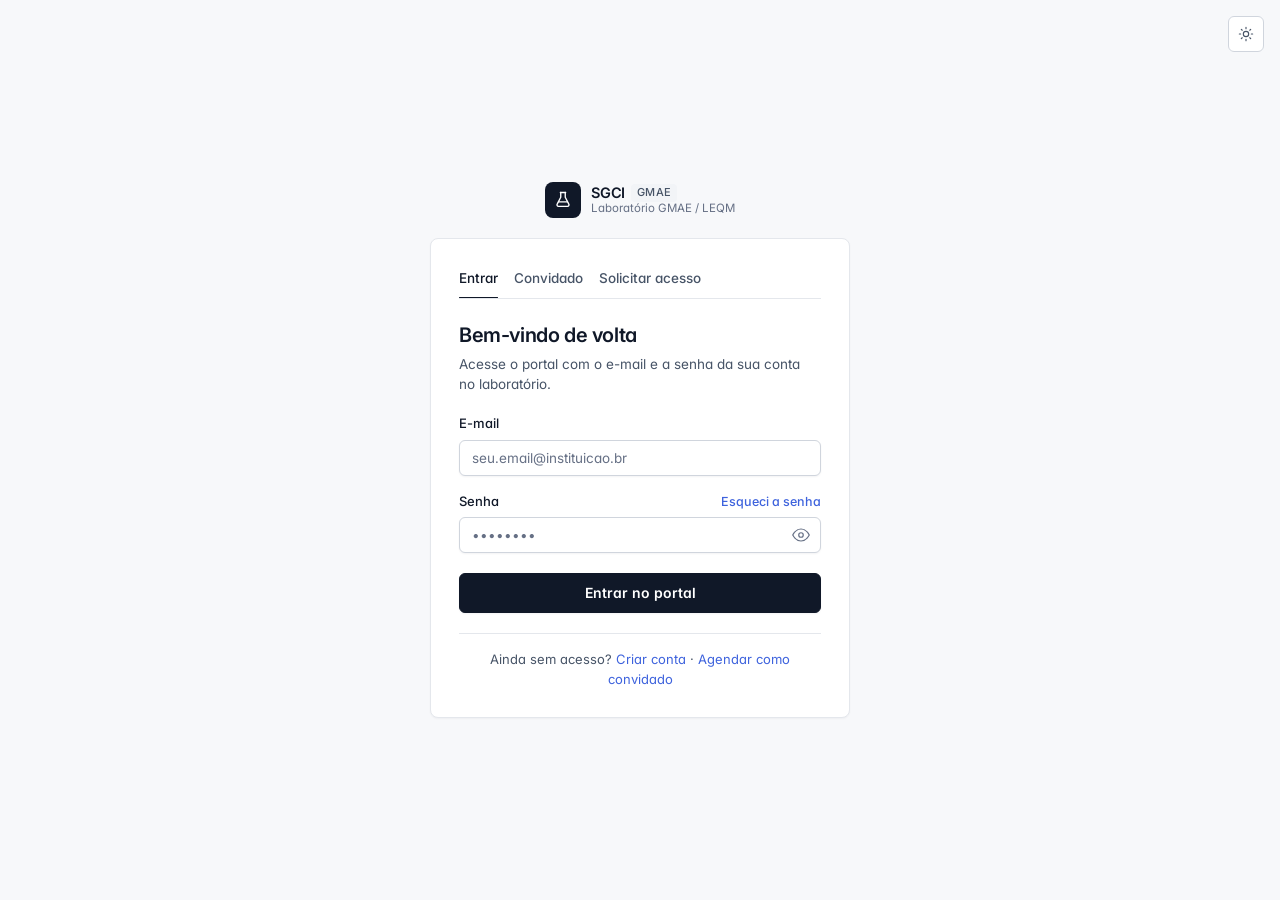
==== commit 11c99c2e: "gf" ====
--- a/index.html
+++ b/index.html
@@ -6,16 +6,16 @@
     <title>Entrar · SGCI / GMAE</title>
 
     <meta name="color-scheme" content="light dark">
-    <meta name="theme-color" content="#F5F7FA">
+    <meta name="theme-color" content="#F7F8FA">
     <script>try { var t = localStorage.getItem('sgci-theme-v3'); if (t === 'light' || t === 'dark') document.documentElement.dataset.theme = t; if (localStorage.getItem('sgci-densidade') === 'bancada') document.documentElement.dataset.densidade = 'bancada'; } catch (e) {}</script>
 
     <link rel="preconnect" href="https://fonts.googleapis.com">
     <link rel="preconnect" href="https://fonts.gstatic.com" crossorigin>
     <link rel="stylesheet" href="https://fonts.googleapis.com/css2?family=Inter:wght@400;500;600;700&display=swap">
-    <link rel="stylesheet" href="tokens.css?v=6">
-    <link rel="stylesheet" href="css/global.css?v=24">
-    <link rel="stylesheet" href="css/layout.css?v=24">
-    <link rel="stylesheet" href="css/components.css?v=24">
+    <link rel="stylesheet" href="tokens.css?v=7">
+    <link rel="stylesheet" href="css/global.css?v=25">
+    <link rel="stylesheet" href="css/layout.css?v=25">
+    <link rel="stylesheet" href="css/components.css?v=25">
 </head>
 <body>
     <main class="auth-shell">
--- a/tokens.css
+++ b/tokens.css
@@ -1,75 +1,79 @@
 /* ==========================================
    TOKENS DO DESIGN SYSTEM (design-system-enforcer)
    Fonte única de cor, borda, raio, sombra e tipografia.
-   Estética industrial/técnica: superfícies brancas delimitadas por bordas
-   nítidas de 1px, cantos secos, sem sombras difusas, grafite como ação
-   primária e azul técnico só no item ativo do menu, links e foco.
+   Direção: minimalismo técnico moderno. Fundo cinza muito suave,
+   superfícies brancas com borda fina, cantos levemente arredondados,
+   tipografia escura e UMA cor de destaque (índigo) usada só onde orienta:
+   item ativo, links, foco, seleção e o dia ativo do calendário.
+   A ação primária é neutra (grafite), para o destaque não competir.
    Pares de texto conferidos para WCAG AA (≥ 4.5:1) — ver SKILL.md §2.
    ========================================== */
 :root {
-    /* ---------- Paleta principal ---------- */
-    --bg-canvas: #F8FAFC;          /* fundo geral da página */
-    --bg-workspace: #F8FAFC;       /* área útil: mesma cor do fundo (sem moldura) */
+    /* ---------- Neutros ---------- */
+    --bg-canvas: #F7F8FA;          /* fundo geral da página */
+    --bg-workspace: #F7F8FA;       /* área útil: mesma cor do fundo (sem moldura) */
     --bg-surface: #FFFFFF;         /* sidebar, tabelas, painéis, dropdowns, modais */
-    --bg-subtle: #F1F5F9;          /* hover sutil, cabeçalho de tabela, inputs */
-    --border-subtle: #E2E8F0;      /* a borda padrão de toda superfície */
+    --bg-subtle: #F2F4F7;          /* hover sutil, trilhos, chips neutros */
+    --border-subtle: #E4E7EC;      /* a borda padrão de toda superfície */
 
-    --brand-primary: #1D63DC;      /* azul técnico: item ativo, links, foco */
-    --brand-hover: #164EB3;
-    --brand-soft: #EEF4FF;
+    /* ---------- Cor de destaque (única) ---------- */
+    --brand-primary: #3E63DD;      /* índigo: ativo, links, foco (branco sobre ele 5,2:1) */
+    --brand-hover: #3451B2;
+    --brand-soft: #EEF2FE;
 
-    --action-dark: #0F172A;        /* grafite: ação primária, marca */
-    --action-dark-hover: #1E293B;
+    --action-dark: #101828;        /* grafite: ação primária, marca */
+    --action-dark-hover: #1D2939;
 
     /* Botão primário (grafite no claro; claro sobre grafite no escuro) */
-    --action-primary: #0F172A;
-    --action-primary-hover: #1E293B;
+    --action-primary: #101828;
+    --action-primary-hover: #1D2939;
     --action-primary-text: #FFFFFF;
 
-    --danger-primary: #DC2626;     /* fundo sólido de excluir (texto branco) */
-    --danger-soft: #FEF2F2;
+    --danger-primary: #D92D20;     /* fundo sólido de excluir (texto branco 4,8:1) */
+    --danger-soft: #FEF3F2;
 
-    --text-primary: #0F172A;
-    --text-secondary: #475569;
-    --text-muted: #64748B;         /* só sobre branco/--bg-hover/--bg-canvas */
+    --text-primary: #101828;
+    --text-secondary: #475467;
+    --text-muted: #667085;         /* só sobre branco/--bg-hover/--bg-canvas */
 
     /* ---------- Auxiliares ---------- */
-    --bg-hover: #F8FAFC;           /* hover de linhas */
+    --bg-hover: #F9FAFB;           /* hover de linhas */
     --bg-input: #FFFFFF;
-    --bg-inset: #F8FAFC;
-    --border-soft: #EEF2F6;        /* divisórias internas de tabela */
-    --border-strong: #CBD5E1;      /* botões secundários e controles */
-    --border-control: #94A3B8;     /* hover de inputs, checkbox (≥ 3:1) */
-    --brand-border: #C7D9FB;
+    --bg-inset: #F9FAFB;
+    --border-soft: #EEF0F3;        /* divisórias internas de tabela */
+    --border-strong: #D0D5DD;      /* botões secundários e controles */
+    --border-control: #98A2B3;     /* hover de inputs, checkbox (≥ 3:1) */
+    --brand-border: #C6D4F9;
     --text-on-dark: #FFFFFF;
-    --accent-violet: #6D4AE0;      /* variação de avatar de iniciais */
-    --rating: #F59E0B;
+    --accent-violet: #6E56CF;      /* variação de avatar de iniciais */
+    --rating: #F79009;
 
-    --success-text: #15803D;
-    --success-bg: #F0FDF4;
-    --success-border: #BBF7D0;
-    --success-solid: #16A34A;
-    --warning-text: #B45309;
-    --warning-bg: #FFFBEB;
-    --warning-border: #FDE68A;
-    --warning-solid: #F59E0B;
-    --danger-text: #B91C1C;        /* texto vermelho sobre --danger-soft (5,6:1) */
-    --danger-border: #FECACA;
-    --danger-solid: #DC2626;
+    --success-text: #067647;
+    --success-bg: #ECFDF3;
+    --success-border: #ABEFC6;
+    --success-solid: #17B26A;
+    --warning-text: #B54708;
+    --warning-bg: #FFFAEB;
+    --warning-border: #FEDF89;
+    --warning-solid: #F79009;
+    --danger-text: #B42318;        /* texto vermelho sobre --danger-soft (5,9:1) */
+    --danger-border: #FECDCA;
+    --danger-solid: #D92D20;
 
-    --overlay: rgb(15 23 42 / 0.40);
+    --overlay: rgb(16 24 40 / 0.36);
 
-    /* ---------- Raios (cantos técnicos) ---------- */
-    --radius-lg: 6px;              /* containers: tabelas, painéis, modais */
-    --radius-panel: 6px;           /* painéis laterais (agenda) */
-    --radius-md: 6px;              /* cards internos e dropdowns */
-    --radius-sm: 4px;              /* botões, inputs, badges, itens de menu */
+    /* ---------- Raios (levemente arredondados) ---------- */
+    --radius-lg: 8px;              /* containers: tabelas, painéis, modais */
+    --radius-panel: 8px;           /* painéis laterais (agenda) */
+    --radius-md: 8px;              /* cards internos e dropdowns */
+    --radius-sm: 6px;              /* botões, inputs, badges, itens de menu */
     --radius-pill: 999px;          /* só pontos de status e avatares */
 
-    /* ---------- Sombras: sem sombra difusa; só modais se destacam ---------- */
-    --shadow-card: none;
-    --shadow-float: none;
-    --shadow-pop: 0 0 0 1px rgba(15, 23, 42, 0.08), 0 16px 40px -16px rgba(15, 23, 42, 0.28);
+    /* ---------- Sombras: quase imperceptíveis; a borda separa ---------- */
+    --shadow-xs: 0 1px 2px rgb(16 24 40 / 0.05);     /* botões secundários e campos */
+    --shadow-card: 0 1px 2px rgb(16 24 40 / 0.04);   /* tabelas e painéis */
+    --shadow-float: 0 1px 2px rgb(16 24 40 / 0.04);
+    --shadow-pop: 0 0 0 1px rgb(16 24 40 / 0.06), 0 16px 32px -12px rgb(16 24 40 / 0.20);
 
     /* ---------- Tipografia ---------- */
     --font-sans: 'Inter', system-ui, -apple-system, 'Segoe UI', Roboto, Arial, sans-serif;
@@ -99,65 +103,66 @@
 }
 
 /* ==========================================
-   MODO ESCURO (botão de tema) — mesmos nomes, valores escuros.
+   MODO ESCURO (botão de tema) — mesmos nomes, valores escuros neutros.
    Só em tela: na impressão valem sempre os tokens claros.
    ========================================== */
 @media screen {
     [data-theme="dark"] {
-        --bg-canvas: #0B1120;
-        --bg-workspace: #0B1120;
-        --bg-surface: #0F172A;
-        --bg-subtle: #16203A;
-        --border-subtle: #243044;
+        --bg-canvas: #0C0D10;
+        --bg-workspace: #0C0D10;
+        --bg-surface: #121417;
+        --bg-subtle: #1A1D22;
+        --border-subtle: #262A31;
 
-        --brand-primary: #2F6AD4;
-        --brand-hover: #2559BF;
-        --brand-soft: #16243F;
+        --brand-primary: #3E63DD;
+        --brand-hover: #3451B2;
+        --brand-soft: #182039;
 
-        --action-dark: #1E293B;
-        --action-dark-hover: #273449;
+        --action-dark: #1D2026;
+        --action-dark-hover: #262A31;
 
-        --action-primary: #E2E8F0;
+        --action-primary: #EDEEF0;
         --action-primary-hover: #FFFFFF;
-        --action-primary-text: #0F172A;
+        --action-primary-text: #101828;
 
-        --danger-primary: #DC2626;
-        --danger-soft: #2D1215;
+        --danger-primary: #D92D20;
+        --danger-soft: #2A1414;
 
-        --text-primary: #F1F5F9;
-        --text-secondary: #CBD5E1;
-        --text-muted: #94A3B8;
+        --text-primary: #EDEEF0;
+        --text-secondary: #C1C6CF;
+        --text-muted: #8E96A3;
 
-        --bg-hover: #131D31;
-        --bg-input: #0F172A;
-        --bg-inset: #131D2F;
-        --border-soft: #1C2739;
-        --border-strong: #364257;
-        --border-control: #64748B;
-        --brand-border: #2A4677;
+        --bg-hover: #16181C;
+        --bg-input: #121417;
+        --bg-inset: #15171B;
+        --border-soft: #1E2126;
+        --border-strong: #343A44;
+        --border-control: #5F6773;
+        --brand-border: #2B3A6B;
         --text-on-dark: #FFFFFF;
-        --accent-violet: #9A85F2;
-        --rating: #FBBF24;
+        --accent-violet: #A99BF0;
+        --rating: #FDB022;
 
-        --success-text: #4ADE80;
-        --success-bg: #0F2A1B;
-        --success-border: #1B4D30;
-        --success-solid: #22C55E;
-        --warning-text: #FBBF24;
-        --warning-bg: #2B200B;
-        --warning-border: #5B4410;
-        --warning-solid: #F59E0B;
-        --danger-text: #F87171;
-        --danger-border: #5C2226;
-        --danger-solid: #EF4444;
+        --success-text: #47CD89;
+        --success-bg: #0E2A1C;
+        --success-border: #1A4D33;
+        --success-solid: #17B26A;
+        --warning-text: #FDB022;
+        --warning-bg: #2B1F0A;
+        --warning-border: #5A4210;
+        --warning-solid: #F79009;
+        --danger-text: #F97066;
+        --danger-border: #5C2222;
+        --danger-solid: #F04438;
 
-        --overlay: rgb(2 6 23 / 0.66);
+        --overlay: rgb(0 0 0 / 0.60);
+        --shadow-xs: none;
         --shadow-card: none;
         --shadow-float: none;
-        --shadow-pop: 0 0 0 1px var(--border-strong);
+        --shadow-pop: 0 0 0 1px var(--border-strong), 0 16px 40px -12px rgb(0 0 0 / 0.6);
 
-        /* links e texto azul sobre fundo escuro precisam de um azul mais claro */
-        --accent-brand: #7AA7F7;
-        --accent-brand-hover: #A3C2FA;
+        /* links e texto índigo sobre fundo escuro precisam de um tom mais claro */
+        --accent-brand: #93A8F4;
+        --accent-brand-hover: #B4C3F8;
     }
 }
--- a/css/global.css
+++ b/css/global.css
@@ -14,24 +14,24 @@
     --radius: var(--radius-md);
 
     /* Escala tipográfica */
-    --fs-micro: 11px;
+    --fs-micro: 12px;
     --fs-2xs: 11px;
     --fs-xs: 12px;
     --fs-sm: 13px;
     --fs-base: 14px;
     --fs-md: 15px;
     --fs-lg: 17px;
-    --fs-xl: 20px;
-    --fs-2xl: 22px;
+    --fs-xl: 22px;
+    --fs-2xl: 24px;
     --fs-kpi: 24px;
 
     /* Alturas de controles */
-    --ctrl-sm: 32px;
-    --ctrl-md: 38px;
-    --ctrl-lg: 42px;
+    --ctrl-sm: 30px;
+    --ctrl-md: 36px;
+    --ctrl-lg: 40px;
 
     /* Layout */
-    --sidebar-w: 240px;
+    --sidebar-w: 224px;
     --topbar-h: 64px;
     --content-max: none;
 
@@ -107,7 +107,7 @@
    MODO BANCADA (letras e controles maiores)
    ========================================== */
 [data-densidade="bancada"] {
-    --fs-micro: 12px;
+    --fs-micro: 13px;
     --fs-2xs: 12px;
     --fs-xs: 13px;
     --fs-sm: 14px;
@@ -217,6 +217,7 @@
     background: var(--bg-surface);
     border: 1px solid var(--border-subtle);
     border-radius: 4px;
+    box-shadow: 0 1px 0 var(--border-subtle);
 }
 
 hr {
@@ -288,9 +289,8 @@
 /* Micro-label: metadados, rótulos de KPI, grupos e cabeçalhos de tabela */
 .micro {
     font-size: var(--fs-micro);
-    font-weight: 600;
-    letter-spacing: 0.05em;
-    text-transform: uppercase;
+    font-weight: 500;
+    letter-spacing: 0;
     color: var(--text-muted);
     line-height: 1.3;
 }
@@ -299,11 +299,13 @@
 .eyebrow {
     display: block;
     font-size: var(--fs-micro);
-    font-weight: 600;
-    letter-spacing: 0.05em;
-    text-transform: uppercase;
+    font-weight: 500;
+    letter-spacing: 0;
     color: var(--text-muted);
 }
+/* Rótulos vêm em minúsculas do JS ("equipamento", "período"): só a inicial sobe */
+.eyebrow::first-letter,
+.micro::first-letter { text-transform: uppercase; }
 
 .meta {
     font-size: var(--fs-xs);
--- a/css/layout.css
+++ b/css/layout.css
@@ -1,12 +1,12 @@
 /* ==========================================
    SHELL DO SISTEMA
-   Sidebar fixa de 240px (marca, navegação em acordeão, conta) e área útil
-   direto sobre o fundo. Sem topbar, sem barra de saudação, sem moldura.
-
-   ┌─ sidebar 240 ──┐┌──────────── área útil ─────────────────────┐
+   Sidebar compacta de 224px (marca, navegação em acordeão, conta) e área útil
+   ampla direto sobre o fundo. Sem topbar, sem barra de saudação, sem moldura.
+
+   ┌─ sidebar 224 ──┐┌──────────── área útil ─────────────────────┐
    │ SGCI GMAE  ●on ││ Título · subtítulo           [ação][ação]  │
    │ ⌕ Buscar  ⌃K   ││ ───────────────────────────────────────────│
-   │ Início         ││ 7 EQUIPAMENTOS              [⌕ buscar…  ] │
+   │ Início         ││ 7 equipamentos              [⌕ buscar…  ] │
    │ ▾ Conhecimento ││ ┌ tabela técnica ─────────────────────────┐│
    │ ▸ Rotina       ││ │ linha · linha · linha                    ││
    │ GP Gabriel     ││ └──────────────────────────────────────────┘│
@@ -44,6 +44,7 @@
     color: var(--text-on-dark);
     flex-shrink: 0;
 }
+[data-theme="dark"] .brand-glyph { background: var(--action-primary); color: var(--action-primary-text); }
 
 .brand-copy,
 .brand-text {
@@ -60,23 +61,23 @@
 }
 
 .brand-mark {
-    font-size: 15px;
-    font-weight: 700;
-    letter-spacing: -0.02em;
+    font-size: 14.5px;
+    font-weight: 600;
+    letter-spacing: -0.015em;
     color: var(--text-primary);
 }
 
 .brand-chip {
     display: inline-flex;
     align-items: center;
-    height: 16px;
-    padding: 0 5px;
-    border: 1px solid var(--border-strong);
-    border-radius: 3px;
-    color: var(--text-secondary);
-    font-size: 9.5px;
-    font-weight: 700;
-    letter-spacing: 0.08em;
+    height: 18px;
+    padding: 0 6px;
+    border-radius: 4px;
+    background: var(--bg-subtle);
+    color: var(--text-secondary);
+    font-size: 11px;
+    font-weight: 500;
+    letter-spacing: 0.02em;
 }
 
 .brand-sub {
@@ -147,13 +148,12 @@
 
 .sidebar-header,
 .sidebar-brand {
-    height: 52px;
+    height: 56px;
     flex-shrink: 0;
     display: flex;
     align-items: center;
     gap: var(--space-2);
     padding: 0 var(--space-4);
-    border-bottom: 1px solid var(--border-subtle);
 }
 .sidebar-brand .sidebar-close { display: none; }
 
@@ -164,12 +164,13 @@
     align-items: center;
     gap: 8px;
     height: 32px;
-    margin: var(--space-3) var(--space-3) 0;
+    margin: 0 var(--space-3);
     padding: 0 6px 0 10px;
     border: 1px solid var(--border-subtle);
     border-radius: var(--radius-sm);
     background: var(--bg-surface);
-    color: var(--text-secondary);
+    box-shadow: var(--shadow-xs);
+    color: var(--text-muted);
     font-size: 13px;
     text-align: left;
     cursor: pointer;
@@ -202,7 +203,7 @@
     align-items: center;
     gap: 10px;
     height: 32px;
-    padding: 0 10px;
+    padding: 0 8px;
     border: 0;
     border-radius: var(--radius-sm);
     background: transparent;
@@ -235,14 +236,11 @@
     padding: 0 5px;
     display: inline-flex;
     align-items: center;
-    border: 1px solid var(--warning-border);
-    border-radius: 3px;
-    background: var(--warning-bg);
-    color: var(--warning-text);
-    font-size: 9.5px;
-    font-weight: 700;
-    letter-spacing: 0.05em;
-    text-transform: uppercase;
+    border-radius: 4px;
+    background: var(--bg-subtle);
+    color: var(--text-secondary);
+    font-size: 11px;
+    font-weight: 500;
 }
 
 .nav-item .nav-index,
@@ -259,22 +257,11 @@
 .nav-item:hover .icon { color: var(--text-primary); }
 .nav-item:focus-visible { outline-offset: -2px; }
 
-/* Ativo: azul técnico suave + filete à esquerda */
+/* Ativo: fundo de destaque suave; mesmo peso para o rótulo não "pular" */
 .nav-item.active,
 .nav-item.active:hover {
     background: var(--brand-soft);
     color: var(--accent-brand);
-    font-weight: 600;
-}
-.nav-item.active::before {
-    content: "";
-    position: absolute;
-    left: 0;
-    top: 7px;
-    bottom: 7px;
-    width: 2px;
-    border-radius: 1px;
-    background: var(--brand-primary);
 }
 .nav-item.active .icon { color: var(--accent-brand); }
 
@@ -282,16 +269,14 @@
 .nav-section-label,
 .nav-group {
     display: block;
-    padding: var(--space-4) 10px 6px;
+    padding: var(--space-4) 8px 4px;
     font-size: var(--fs-micro);
-    font-weight: 600;
-    letter-spacing: 0.06em;
-    text-transform: uppercase;
+    font-weight: 500;
     color: var(--text-muted);
 }
 
 /* Grupo em acordeão */
-.nav-acc { margin-top: var(--space-2); }
+.nav-acc { margin-top: var(--space-3); }
 /* modo convidado: grupos sem itens somem */
 .nav-acc:not(:has(.nav-item)) { display: none; }
 
@@ -302,31 +287,30 @@
     justify-content: space-between;
     gap: 10px;
     height: 28px;
-    padding: 0 10px;
+    padding: 0 8px;
     border: 0;
     border-radius: var(--radius-sm);
     background: transparent;
     color: var(--text-muted);
     font-size: var(--fs-micro);
-    font-weight: 600;
-    letter-spacing: 0.06em;
-    text-transform: uppercase;
+    font-weight: 500;
     text-align: left;
     cursor: pointer;
     transition: background-color var(--t-fast), color var(--t-fast);
 }
 [data-densidade="bancada"] .nav-acc-toggle { height: 36px; }
-.nav-acc-toggle:hover { color: var(--text-primary); background: var(--bg-subtle); }
+.nav-acc-toggle:hover { color: var(--text-secondary); }
 .nav-acc-toggle:focus-visible { outline-offset: -2px; }
 
 /* Chevron desenhado em CSS: o texto do botão continua só o nome do grupo */
 .nav-acc-toggle::after {
     content: "";
-    width: 6px;
-    height: 6px;
-    margin-right: 3px;
+    width: 5px;
+    height: 5px;
+    margin-right: 4px;
     border-right: 1.5px solid currentColor;
     border-bottom: 1.5px solid currentColor;
+    opacity: 0.7;
     transform: rotate(-45deg);
     transition: transform var(--t-base) var(--ease);
     flex-shrink: 0;
@@ -357,14 +341,15 @@
 
 .user-avatar,
 .sidebar-footer .avatar {
-    width: 30px;
-    height: 30px;
-    border-radius: var(--radius-sm);
-    background: var(--action-dark);
-    color: var(--text-on-dark);
+    width: 28px;
+    height: 28px;
+    border-radius: var(--radius-pill);
+    background: var(--bg-subtle);
+    color: var(--text-secondary);
+    box-shadow: inset 0 0 0 1px var(--border-subtle);
     font-size: 11px;
-    font-weight: 700;
-    letter-spacing: 0.02em;
+    font-weight: 600;
+    letter-spacing: 0;
     display: inline-flex;
     align-items: center;
     justify-content: center;
@@ -486,7 +471,7 @@
     width: 100%;
     max-width: 1440px;
     min-width: 0;
-    padding: var(--space-6) var(--space-8) var(--space-10);
+    padding: var(--space-8) var(--space-10) var(--space-12);
 }
 .content-area:focus { outline: none; }
 .content-area:focus-visible { outline: 2px solid var(--accent-brand); outline-offset: -2px; }
@@ -498,9 +483,7 @@
     align-items: center;
     gap: var(--space-3) var(--space-4);
     flex-wrap: wrap;
-    padding-bottom: var(--space-4);
-    margin-bottom: var(--space-4);
-    border-bottom: 1px solid var(--border-subtle);
+    margin-bottom: var(--space-6);
 }
 
 .page-head > * { min-width: 0; }
@@ -508,7 +491,7 @@
 .page-head > div:first-child:not(.page-actions):not(.cluster) {
     display: flex;
     flex-direction: column;
-    gap: 2px;
+    gap: 4px;
     flex: 1 1 360px;
 }
 
@@ -517,18 +500,16 @@
     overflow-wrap: anywhere;
     font-size: var(--fs-xl);
     font-weight: 600;
-    letter-spacing: -0.015em;
-    line-height: 1.25;
-    color: var(--text-primary);
-}
-
-/* Eyebrow vira trilha técnica acima do título */
+    letter-spacing: -0.02em;
+    line-height: 1.2;
+    color: var(--text-primary);
+}
+
+/* Eyebrow vira trilha discreta acima do título */
 .page-head .eyebrow {
     order: 0;
-    font-size: var(--fs-micro);
-    font-weight: 600;
-    letter-spacing: 0.06em;
-    text-transform: uppercase;
+    font-size: 13px;
+    font-weight: 500;
     color: var(--text-muted);
 }
 .page-head .eyebrow:empty { display: none; }
@@ -536,7 +517,7 @@
 .page-head .lede {
     order: 2;
     max-width: 78ch;
-    font-size: 13.5px;
+    font-size: 14px;
     color: var(--text-secondary);
     text-wrap: pretty;
 }
@@ -549,7 +530,7 @@
 }
 
 .page-head + .tabs,
-.page-head + .tabs-nav { margin-top: calc(var(--space-2) * -1); }
+.page-head + .tabs-nav { margin-top: calc(var(--space-3) * -1); }
 
 /* ==========================================
    SEÇÕES (PAINÉIS DE CONTEÚDO)
@@ -561,7 +542,8 @@
     background-color: var(--bg-surface);
     border: 1px solid var(--border-subtle);
     border-radius: var(--radius-lg);
-    padding: var(--space-4) var(--space-5);
+    box-shadow: var(--shadow-card);
+    padding: var(--space-5);
     margin-bottom: var(--space-4);
 }
 
@@ -653,7 +635,7 @@
 .auth-logo-mark {
     width: 36px;
     height: 36px;
-    border-radius: var(--radius-sm);
+    border-radius: var(--radius-md);
     display: inline-flex;
     align-items: center;
     justify-content: center;
@@ -694,10 +676,8 @@
     height: 40px;
     margin-bottom: -1px;
     border-bottom: 2px solid transparent;
-    font-size: 12px;
-    font-weight: 600;
-    letter-spacing: 0.04em;
-    text-transform: uppercase;
+    font-size: 13.5px;
+    font-weight: 500;
     color: var(--text-secondary);
     white-space: nowrap;
     text-decoration: none !important;
@@ -708,8 +688,8 @@
     border-bottom-color: var(--border-strong);
 }
 .auth-switch-btn.active {
-    color: var(--accent-brand);
-    border-bottom-color: var(--accent-brand);
+    color: var(--text-primary);
+    border-bottom-color: var(--text-primary);
 }
 .auth-switch-btn:focus-visible { outline-offset: -2px; border-radius: var(--radius-sm) var(--radius-sm) 0 0; }
 
@@ -722,7 +702,7 @@
 
 .auth-panel h1 {
     font-size: 20px;
-    font-weight: 700;
+    font-weight: 600;
     letter-spacing: -0.02em;
     color: var(--text-primary);
     margin-bottom: 6px;
@@ -825,7 +805,7 @@
 }
 
 @media (max-width: 1279px) {
-    .content-area { padding: var(--space-5) var(--space-6) var(--space-8); }
+    .content-area { padding: var(--space-6) var(--space-6) var(--space-10); }
 }
 
 @media (max-width: 1023px) {
--- a/css/components.css
+++ b/css/components.css
@@ -1,5 +1,5 @@
 /* ==========================================
-   COMPONENTES — DESIGN SYSTEM SGCI
+   COMPONENTES — DESIGN SYSTEM SGCI (minimalismo técnico moderno)
    Cores, bordas, raios e sombras vêm de tokens.css.
    Ordem: botões · formulários · toolbar · tabelas · cards de listagem ·
    badges · KPIs · abas · modais · feedback · utilitários · estados.
@@ -558,8 +558,6 @@
     margin-right: auto;
     font-size: 12px;
     font-weight: 600;
-    letter-spacing: 0.05em;
-    text-transform: uppercase;
     color: var(--text-primary);
     font-variant-numeric: tabular-nums;
     white-space: nowrap;
@@ -637,8 +635,6 @@
     padding: 0 16px;
     font-size: var(--fs-micro);
     font-weight: 600;
-    letter-spacing: 0.05em;
-    text-transform: uppercase;
     color: var(--text-muted);
     background: var(--bg-surface);
     border-bottom: 1px solid var(--border-subtle);
@@ -1054,8 +1050,6 @@
 .fact-k {
     font-size: 10.5px;
     font-weight: 600;
-    letter-spacing: 0.05em;
-    text-transform: uppercase;
     color: var(--text-secondary);
     white-space: nowrap;
     overflow: hidden;
@@ -1284,8 +1278,6 @@
     padding-top: 2px;
     font-size: var(--fs-micro);
     font-weight: 600;
-    letter-spacing: 0.05em;
-    text-transform: uppercase;
     color: var(--text-muted);
 }
 
@@ -1362,8 +1354,6 @@
     width: 100%;
     font-size: var(--fs-micro);
     font-weight: 600;
-    letter-spacing: 0.05em;
-    text-transform: uppercase;
     color: var(--text-muted);
 }
 /* Ícones decorativos nos indicadores ficam fora (regra anti-genérico) */
@@ -1383,8 +1373,6 @@
 .kpi-meta dt {
     font-size: var(--fs-micro);
     font-weight: 600;
-    letter-spacing: 0.05em;
-    text-transform: uppercase;
     color: var(--text-muted);
     margin-bottom: 4px;
 }
@@ -1428,7 +1416,7 @@
 .link-list .link-btn { text-align: left; margin-left: -8px; white-space: normal; }
 
 /* ==========================================
-   ABAS (caixa alta, sublinhado azul, contador pill)
+   ABAS (caixa normal, sublinhado neutro, contador pill)
    ========================================== */
 .tabs, .tabs-nav {
     display: flex;
@@ -1452,8 +1440,6 @@
     background: none;
     font-size: 12px;
     font-weight: 600;
-    letter-spacing: 0.04em;
-    text-transform: uppercase;
     color: var(--text-secondary);
     white-space: nowrap;
     cursor: pointer;
@@ -1515,8 +1501,7 @@
     justify-content: center;
     font-size: 12px;
     font-weight: 600;
-    letter-spacing: 0.04em;
-    text-transform: uppercase;
+    text-transform: capitalize;
     color: var(--text-secondary);
     border-radius: var(--radius-sm);
     cursor: pointer;
@@ -1760,8 +1745,7 @@
     background: var(--warning-bg);
     font-size: 11px;
     font-weight: 600;
-    letter-spacing: 0.05em;
-    text-transform: uppercase;
+    text-transform: capitalize;
     color: var(--warning-text);
 }
 .notice-row:last-of-type { margin-bottom: var(--space-5); }
@@ -1822,8 +1806,6 @@
 .thread-label {
     font-size: var(--fs-micro);
     font-weight: 600;
-    letter-spacing: 0.05em;
-    text-transform: uppercase;
     color: var(--text-secondary);
     margin-bottom: 6px;
 }
@@ -1896,8 +1878,7 @@
     color: var(--tone);
     font-size: 10.5px;
     font-weight: 700;
-    letter-spacing: 0.05em;
-    text-transform: uppercase;
+    text-transform: capitalize;
 }
 
 .toast-msg { flex: 1; min-width: 0; padding-top: 1px; }
@@ -2201,8 +2182,6 @@
     padding: 10px 10px 4px;
     font-size: var(--fs-micro);
     font-weight: 600;
-    letter-spacing: 0.05em;
-    text-transform: uppercase;
     color: var(--text-muted);
 }
 
@@ -2460,8 +2439,6 @@
     gap: var(--space-3);
     font-size: var(--fs-micro);
     font-weight: 600;
-    letter-spacing: 0.05em;
-    text-transform: uppercase;
     color: var(--text-on-dark);
 }
 .hero-meta .hero-count { font-variant-numeric: tabular-nums; }
@@ -2607,8 +2584,7 @@
     margin-bottom: 4px;
     font-size: 10.5px;
     font-weight: 600;
-    letter-spacing: 0.05em;
-    text-transform: uppercase;
+    text-transform: capitalize;
     color: var(--text-muted);
 }
 .mcal-week abbr { text-decoration: none; }
@@ -2714,8 +2690,7 @@
     margin-top: 5px;
     font-size: 11px;
     font-weight: 700;
-    letter-spacing: 0.06em;
-    text-transform: uppercase;
+    text-transform: capitalize;
     color: var(--text-secondary);
 }
 .event-card.is-late .event-day { color: var(--danger-text); }
@@ -2763,73 +2738,170 @@
 }
 
 /* ==========================================
-   ESTÉTICA TÉCNICA — TOOLBAR, TABELAS E DESTAQUE
-   Bordas de 1px no lugar de sombras, cantos secos, linhas densas.
+   MINIMALISMO TÉCNICO MODERNO — camada final
+   Bordas finas, cantos levemente arredondados, rótulos em caixa normal,
+   uma cor de destaque só onde orienta. Cada regra aqui tem função:
+   nada decorativo. No fim do arquivo para vencer as variações acima.
    ========================================== */
+
+/* ---------- Controles: sombra de 1px dá corpo sem peso ---------- */
+.btn { padding: 0 12px; box-shadow: var(--shadow-xs); }
+.btn-ghost,
+.btn-ghost:hover:not(:disabled),
+.btn:disabled { box-shadow: none; }
+.btn-sm { padding: 0 10px; }
+
+.input-group input:not([type="checkbox"]):not([type="radio"]):not([type="range"]):not([type="file"]),
+.input-group select,
+.input-group textarea,
+.form-control,
+.num-suffix,
+.code-input,
+.agenda-controls select { box-shadow: var(--shadow-xs); }
+.input-group label,
+.input-group > .label,
+.field-label,
+.file-field label { font-weight: 500; }
 
 /* ---------- Barra de controle: contador à esquerda, busca à direita ---------- */
 .toolbar { margin-bottom: var(--space-3); }
 .toolbar .form-control,
 .toolbar .btn { height: 32px; }
 .result-count {
-    font-size: var(--fs-micro);
-    letter-spacing: 0.06em;
+    font-size: 13px;
+    font-weight: 500;
     color: var(--text-secondary);
 }
 .search-box .form-control {
     background: var(--bg-surface);
-    border-color: var(--border-subtle);
-}
-.search-box .form-control:hover { border-color: var(--border-strong); }
+    border-color: var(--border-strong);
+}
+.search-box .form-control:hover { border-color: var(--border-control); }
 .search-box .form-control::placeholder { color: var(--text-muted); }
 
-/* ---------- Tabela técnica ---------- */
+/* ---------- Tabela: cabeçalho branco e quieto, linhas com respiro ---------- */
 .table-container {
     border-radius: var(--radius-lg);
-    box-shadow: none;
-}
-.data-table { font-size: 13px; }
+    box-shadow: var(--shadow-card);
+}
+.section .table-container,
+.columns .table-container { box-shadow: none; }
+.data-table { font-size: 13.5px; }
 .data-table thead th {
-    height: 34px;
-    padding: 0 14px;
-    background: var(--bg-subtle);
-    color: var(--text-secondary);
-    letter-spacing: 0.06em;
+    height: 40px;
+    padding: 0 16px;
+    background: var(--bg-surface);
+    color: var(--text-muted);
+    font-size: 12px;
+    font-weight: 500;
+    border-bottom-color: var(--border-subtle);
 }
 .data-table tbody td {
-    padding: 10px 14px;
+    padding: 12px 16px;
     border-bottom-color: var(--border-soft);
 }
-[data-densidade="bancada"] .data-table tbody td { padding: 14px 16px; }
-.data-table .is-skeleton td { height: 48px; padding: 0 14px; }
-.data-table tr.clickable:focus-visible td { background: var(--bg-subtle); }
+[data-densidade="bancada"] .data-table tbody td { padding: 16px 18px; }
+.data-table .is-skeleton td { height: 52px; padding: 0 16px; }
+.data-table tr.clickable:focus-visible td { background: var(--bg-hover); }
 
 .cell-icon {
     width: 28px;
     height: 28px;
     background: var(--bg-subtle);
     color: var(--text-secondary);
-    border: 1px solid var(--border-subtle);
-}
-
-.pagination { padding-top: var(--space-2); }
-
-/* ---------- Destaque da tela inicial: painel branco com borda, sem bloco grafite ---------- */
+}
+
+.pagination { padding-top: var(--space-3); }
+
+/* ---------- Rótulos: caixa normal, peso médio, só a inicial maiúscula ---------- */
+.dl dt,
+.kpi-meta dt,
+.figures .figure .k,
+.fact-k,
+.thread-label,
+.cmdk-group {
+    font-size: 12.5px;
+    font-weight: 500;
+    color: var(--text-muted);
+}
+.thread-label,
+.fact-k { color: var(--text-secondary); }
+.dl dt::first-letter,
+.kpi-meta dt::first-letter,
+.figures .figure .k::first-letter,
+.fact-k::first-letter,
+.thread-label::first-letter,
+.cmdk-group::first-letter { text-transform: uppercase; }
+
+.dl dt { font-size: 13px; padding-top: 0; }
+.figures .figure { padding: 18px 20px; gap: 6px; }
+.figures .figure .v { font-size: var(--fs-kpi); font-weight: 600; letter-spacing: -0.025em; }
+.kpi-panel,
+.figures { box-shadow: var(--shadow-card); }
+
+/* ---------- Badges: pastilha discreta com ponto ---------- */
+.badge,
+.status-badge {
+    height: 22px;
+    padding: 0 8px;
+    border-radius: var(--radius-pill);
+    font-weight: 500;
+}
+.count-pill,
+.tab-count { border-radius: var(--radius-pill); }
+
+/* ---------- Abas: neutras; o destaque fica com o menu ---------- */
+.tabs, .tabs-nav { gap: var(--space-5); }
+.tab-btn {
+    height: 40px;
+    font-size: 13.5px;
+    font-weight: 500;
+}
+.tab-btn.active {
+    color: var(--text-primary);
+    border-bottom-color: var(--text-primary);
+}
+.tab-btn .mono,
+.tab-btn .tab-count { border-radius: var(--radius-pill); }
+.tab-btn.active .mono,
+.tab-btn.active .tab-count {
+    background: var(--action-primary);
+    color: var(--action-primary-text);
+}
+
+/* ---------- Modais: cabeçalho sem filete, rodapé separado ---------- */
+.modal-header {
+    padding-bottom: 0;
+    margin-bottom: var(--space-5);
+    border-bottom: 0;
+}
+.modal-header h2,
+.modal-header h3 { font-size: 16px; font-weight: 600; }
+
+/* ---------- Régua de meses e calendário ---------- */
+.mes-card { font-weight: 500; }
+.mcal-week { font-size: 11.5px; font-weight: 500; }
+.event-mon { font-weight: 500; color: var(--text-muted); }
+.event-day { font-weight: 600; }
+
+/* ---------- Destaque da tela inicial: painel branco, faixa de contexto ---------- */
 .hero-stage {
     min-height: 0;
-    padding: 44px var(--space-5) var(--space-5);
+    padding: 52px var(--space-6) var(--space-5);
     background: var(--bg-surface);
     border: 1px solid var(--border-subtle);
+    box-shadow: var(--shadow-card);
     justify-content: flex-start;
 }
 .hero-meta {
     top: 0;
     left: 0;
     right: 0;
-    height: 32px;
-    padding: 0 var(--space-4);
-    background: var(--bg-subtle);
-    border-bottom: 1px solid var(--border-subtle);
+    height: 36px;
+    padding: 0 var(--space-5);
+    border-bottom: 1px solid var(--border-soft);
+    font-size: 12.5px;
+    font-weight: 500;
     color: var(--text-secondary);
 }
 .hero-tag {
@@ -2847,11 +2919,14 @@
     box-shadow: none;
     text-align: left;
 }
-.hero-card h2 { font-size: 16px; font-weight: 600; text-wrap: pretty; }
+.hero-card h2 { font-size: 17px; font-weight: 600; text-wrap: pretty; }
 .hero-card p { margin-left: 0; margin-right: 0; }
 .hero-card .btn { margin-top: var(--space-4); }
 .hero-dots { justify-content: flex-start; }
-.hero-dot[aria-current="true"]::before { width: 16px; border-radius: 2px; background: var(--text-primary); }
+.hero-dot[aria-current="true"]::before { width: 16px; background: var(--text-primary); }
+
+.agenda-card { box-shadow: var(--shadow-card); }
+.agenda-head h2 { font-size: 16px; font-weight: 600; }
 
 /* ---------- Listagem densa de equipamentos ---------- */
 .eq-table .eq-name {
